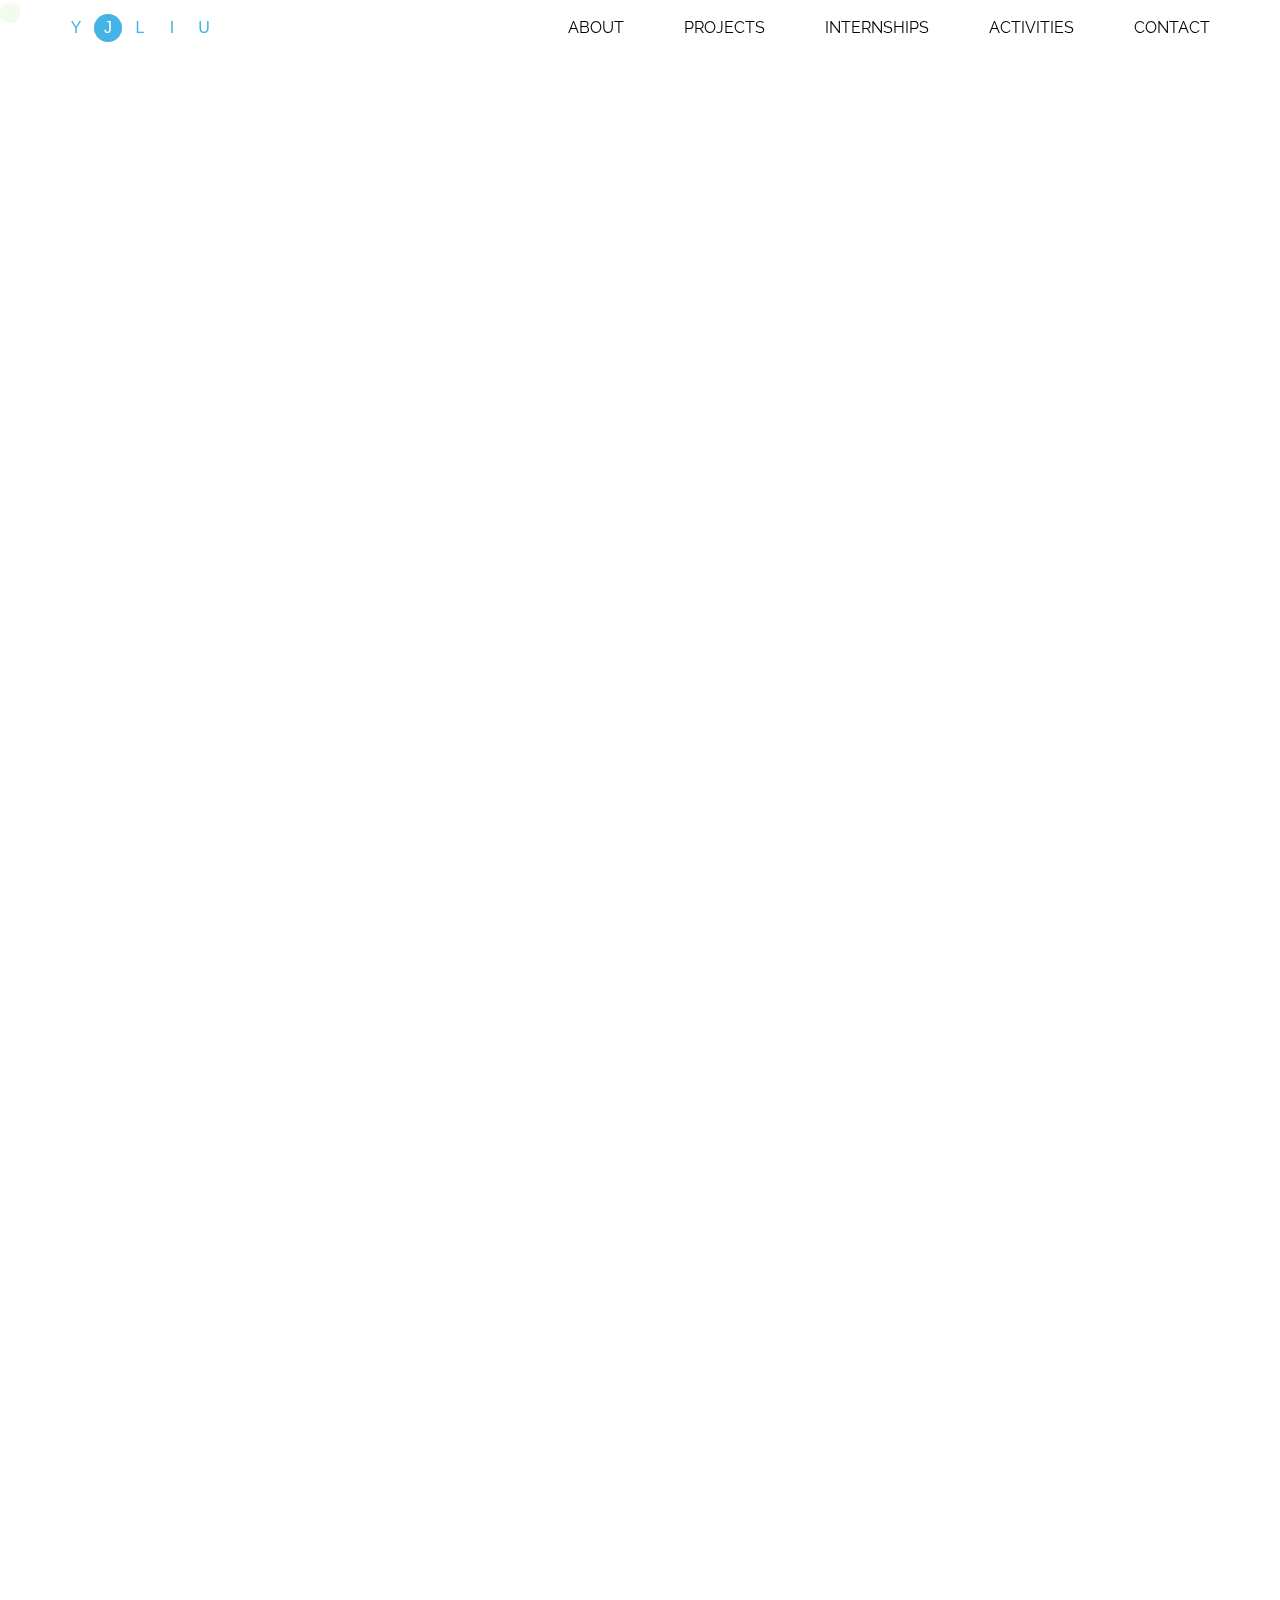
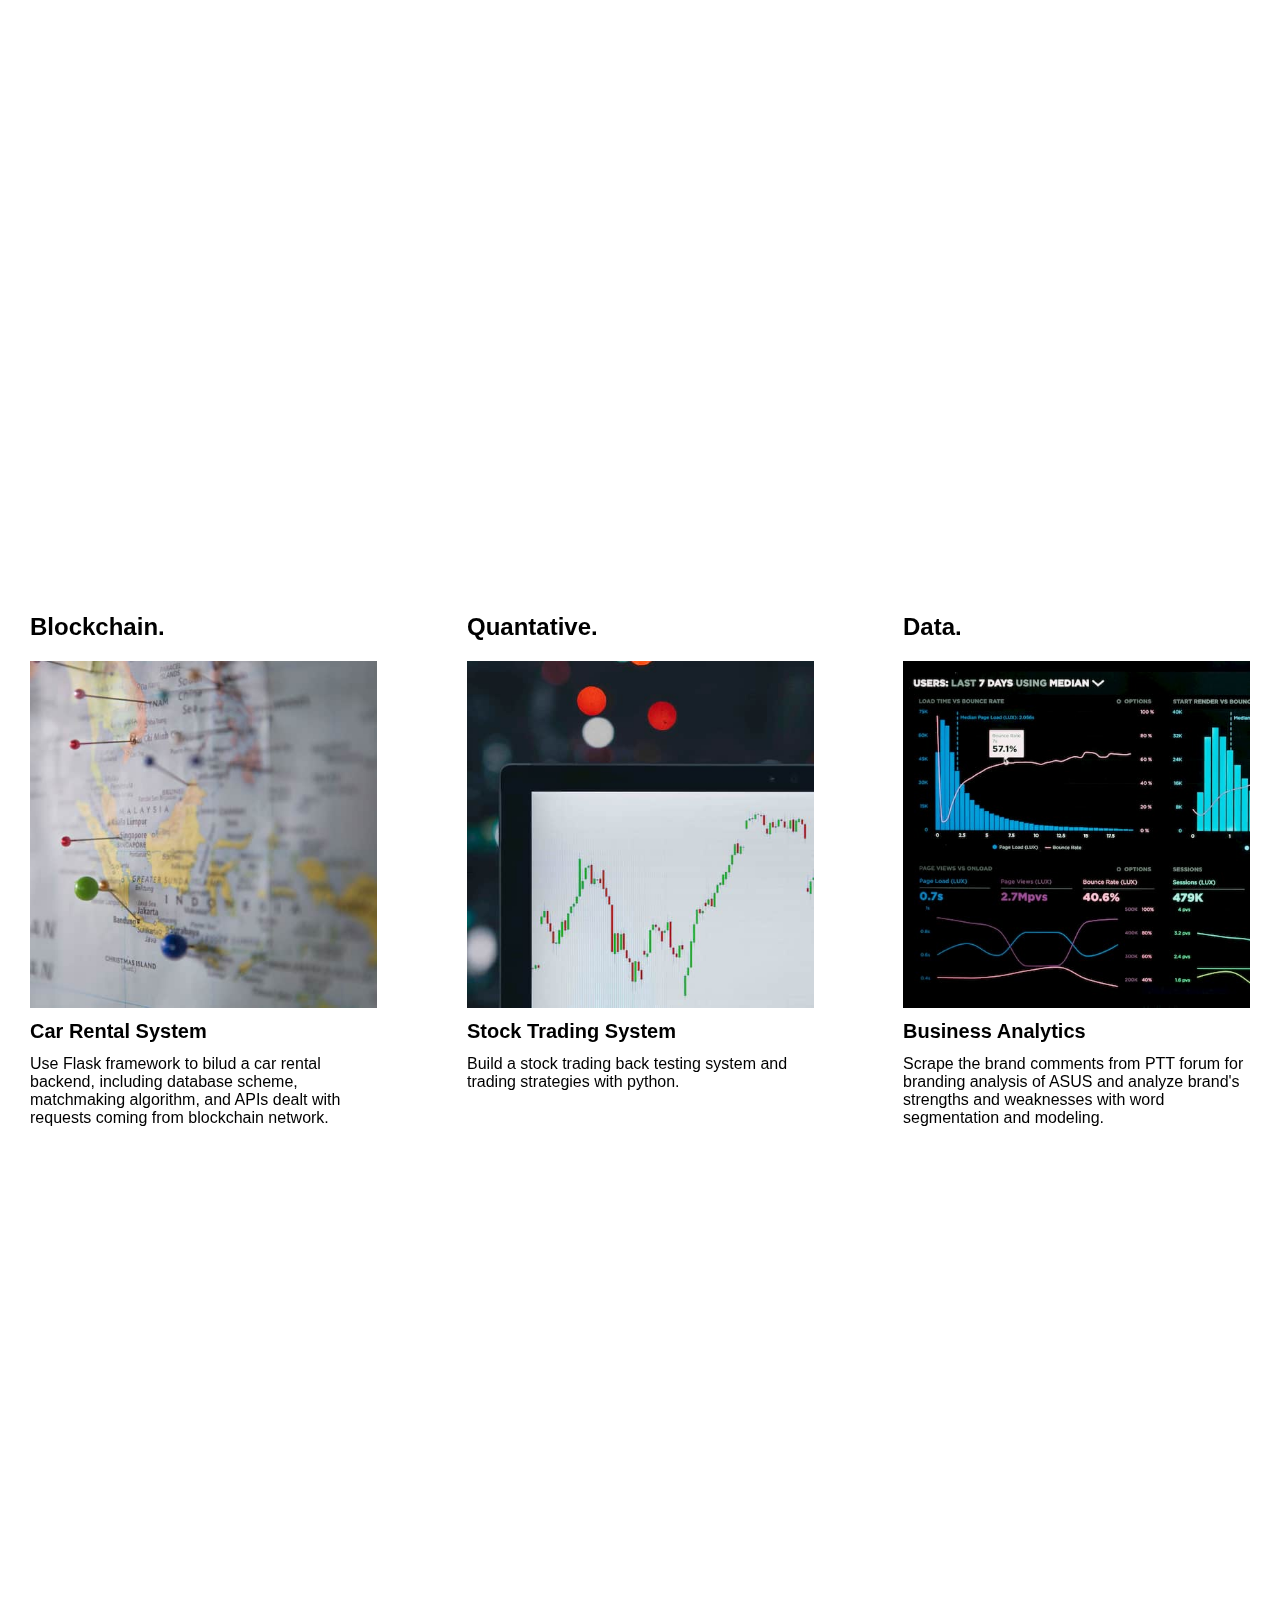
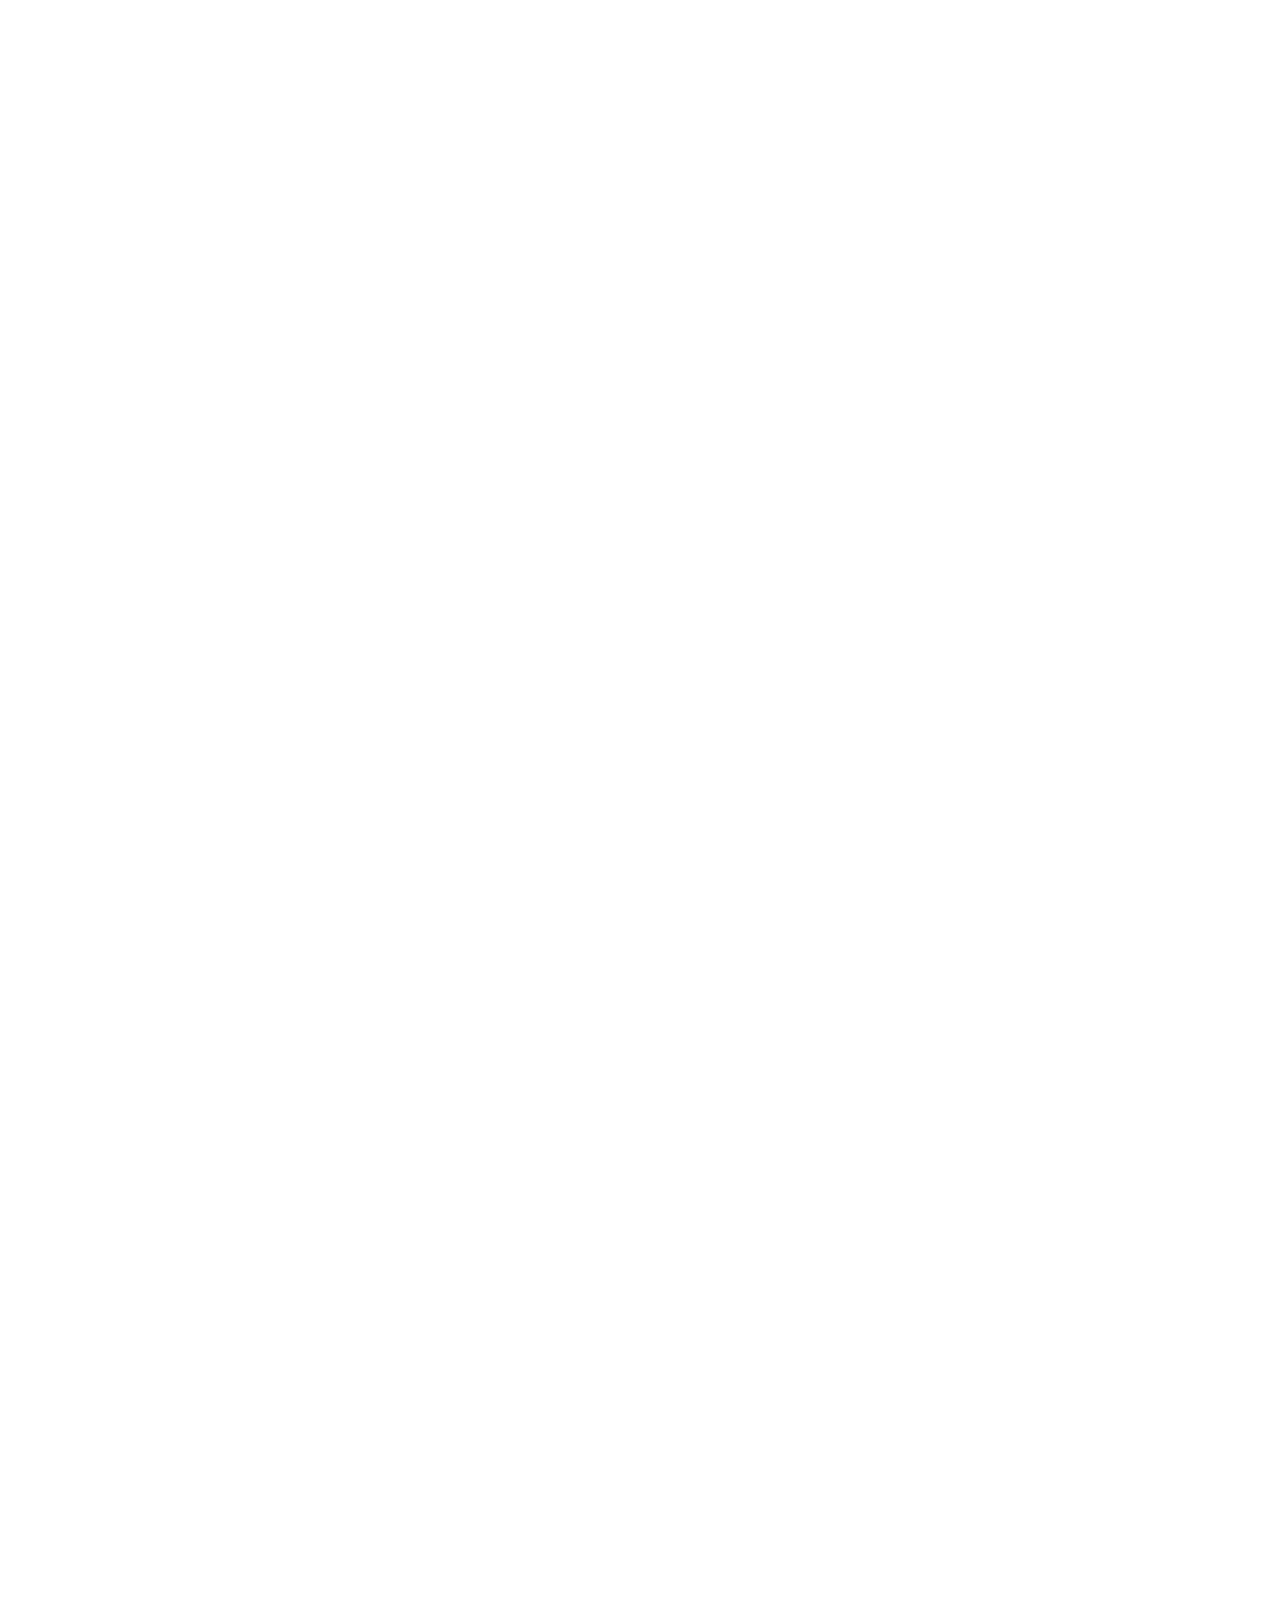
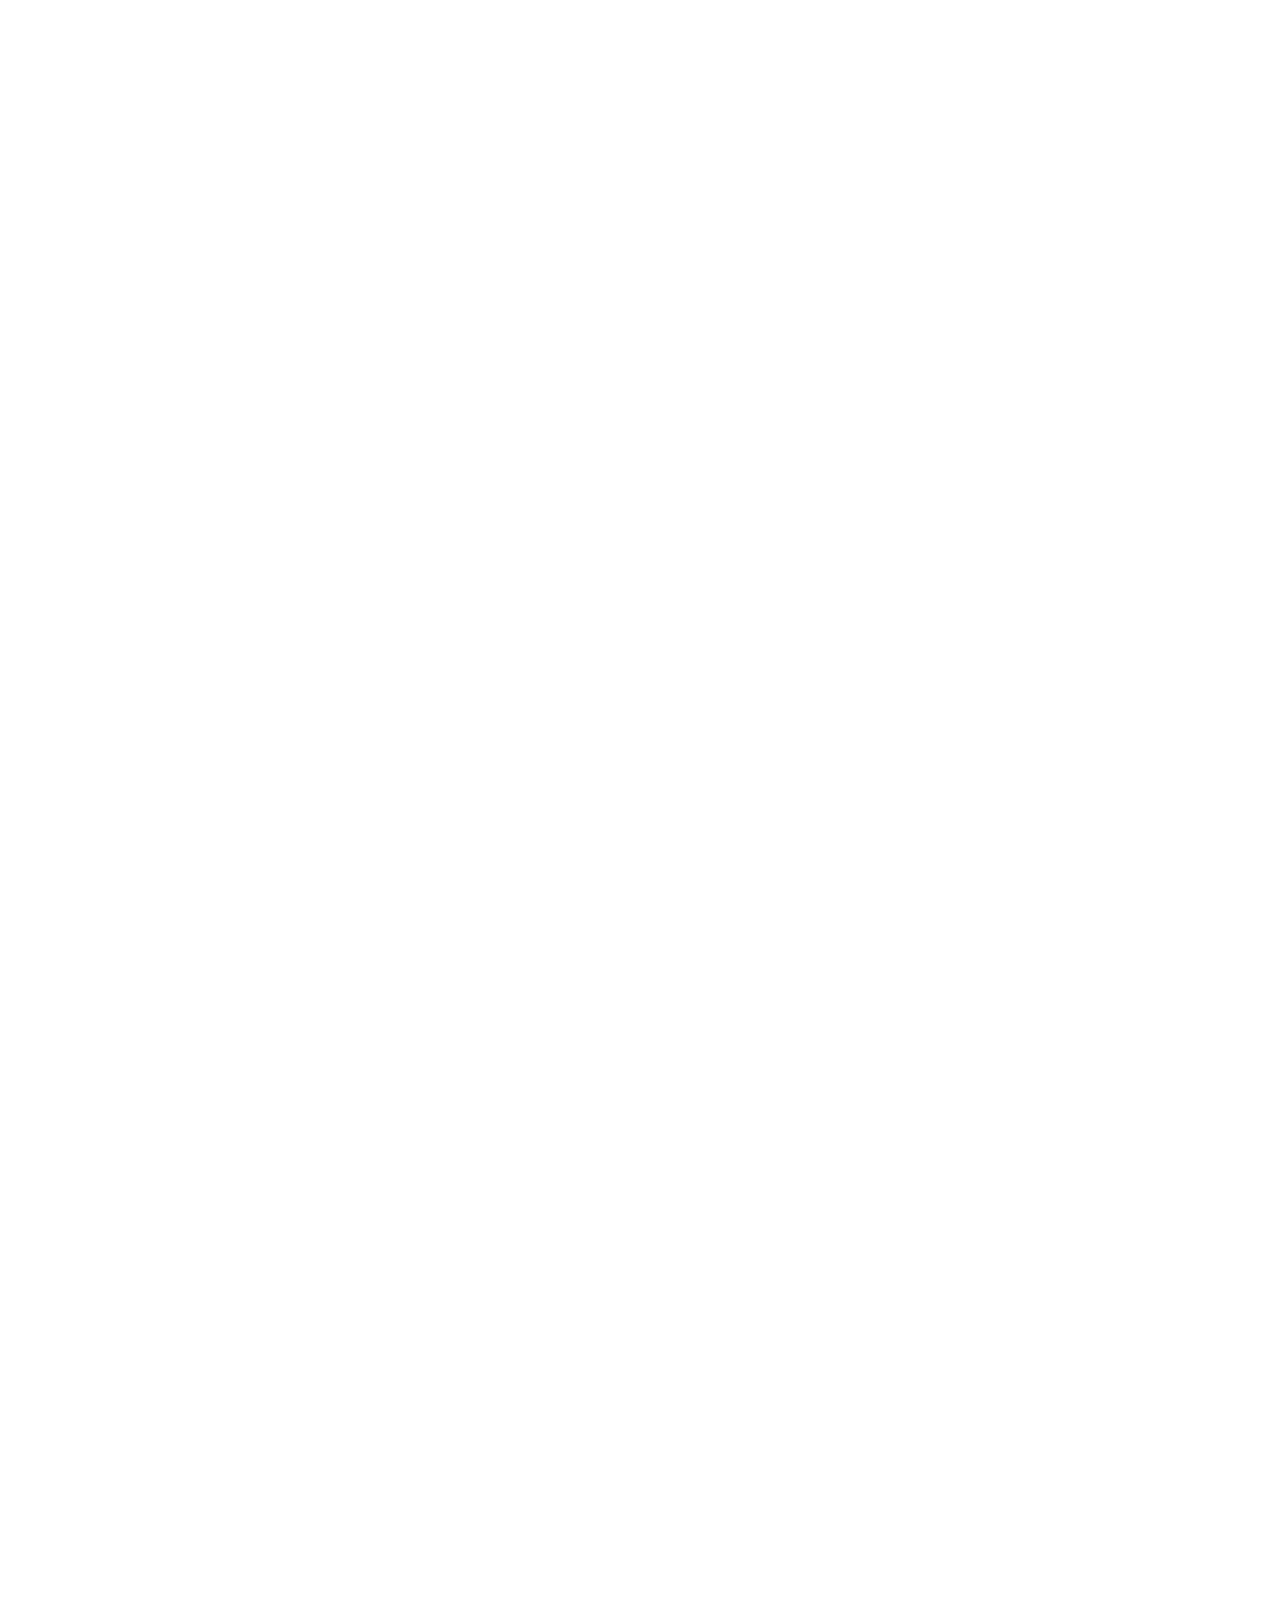
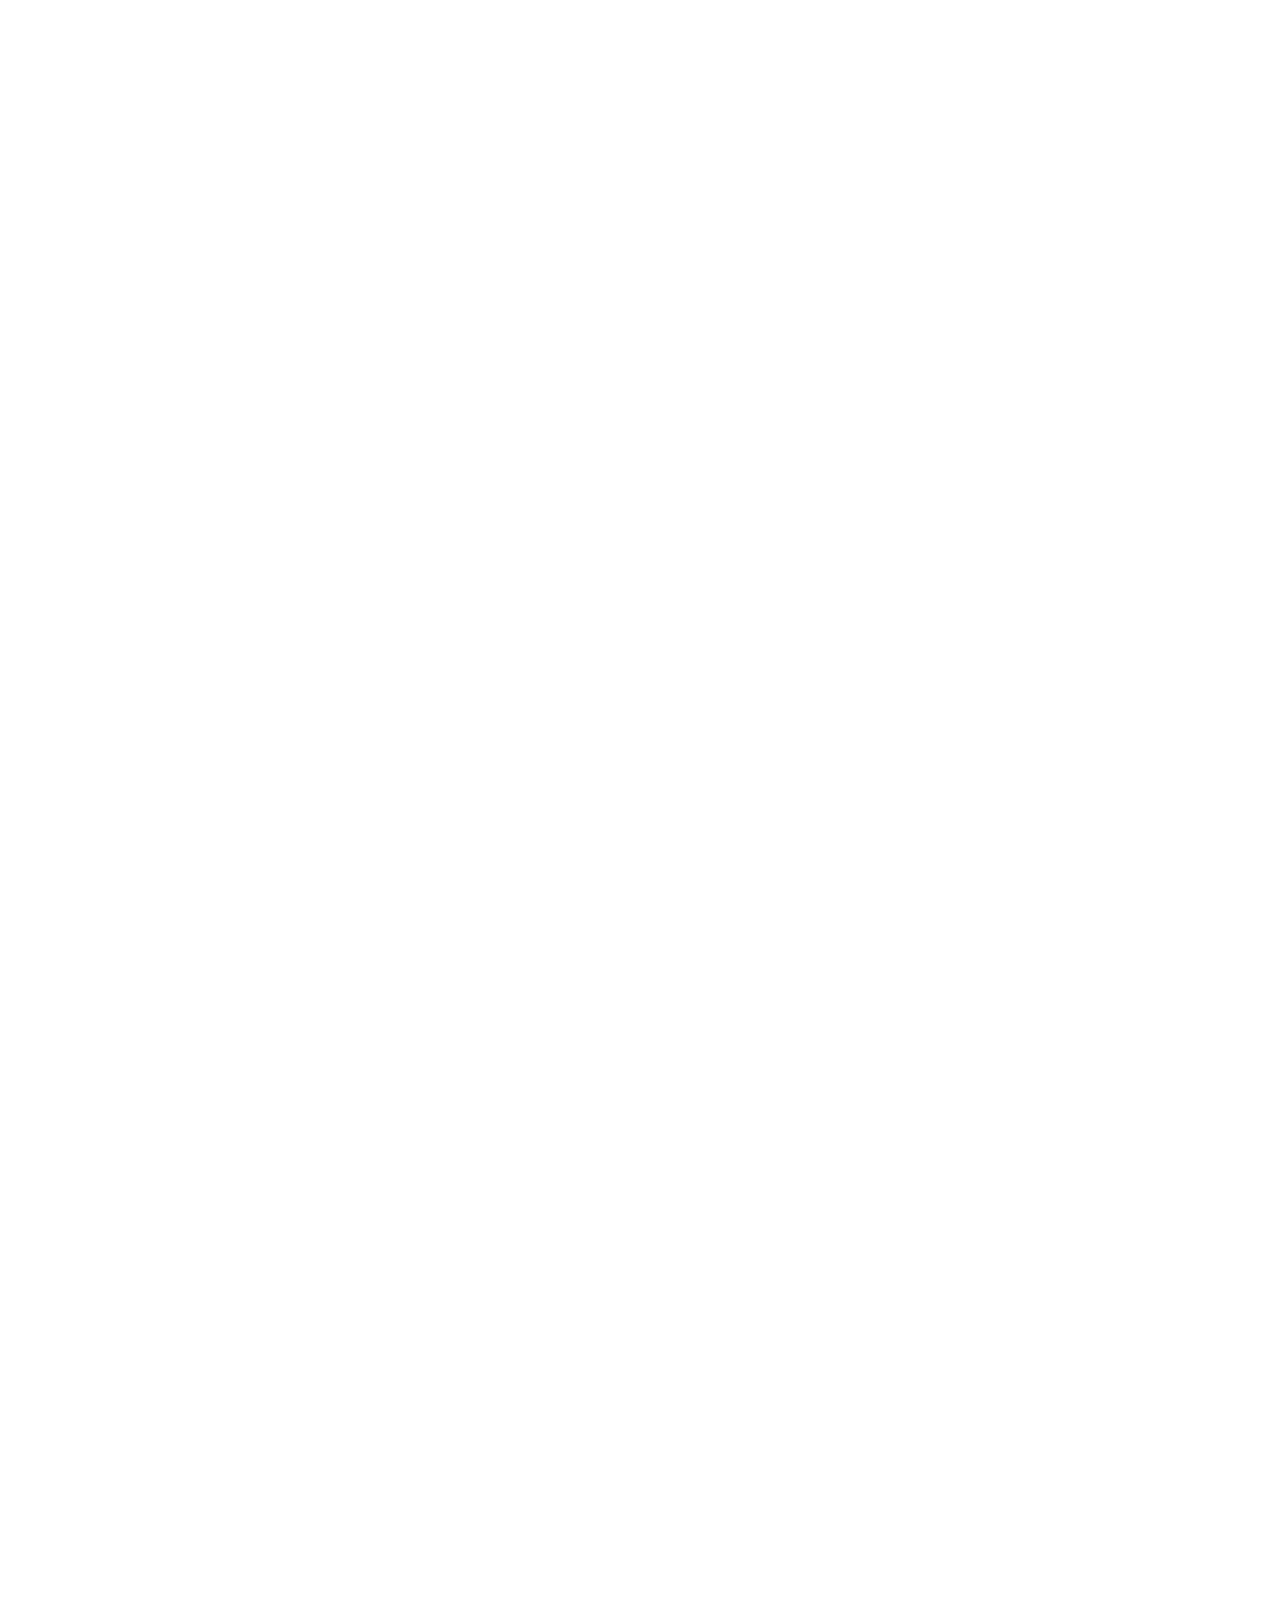
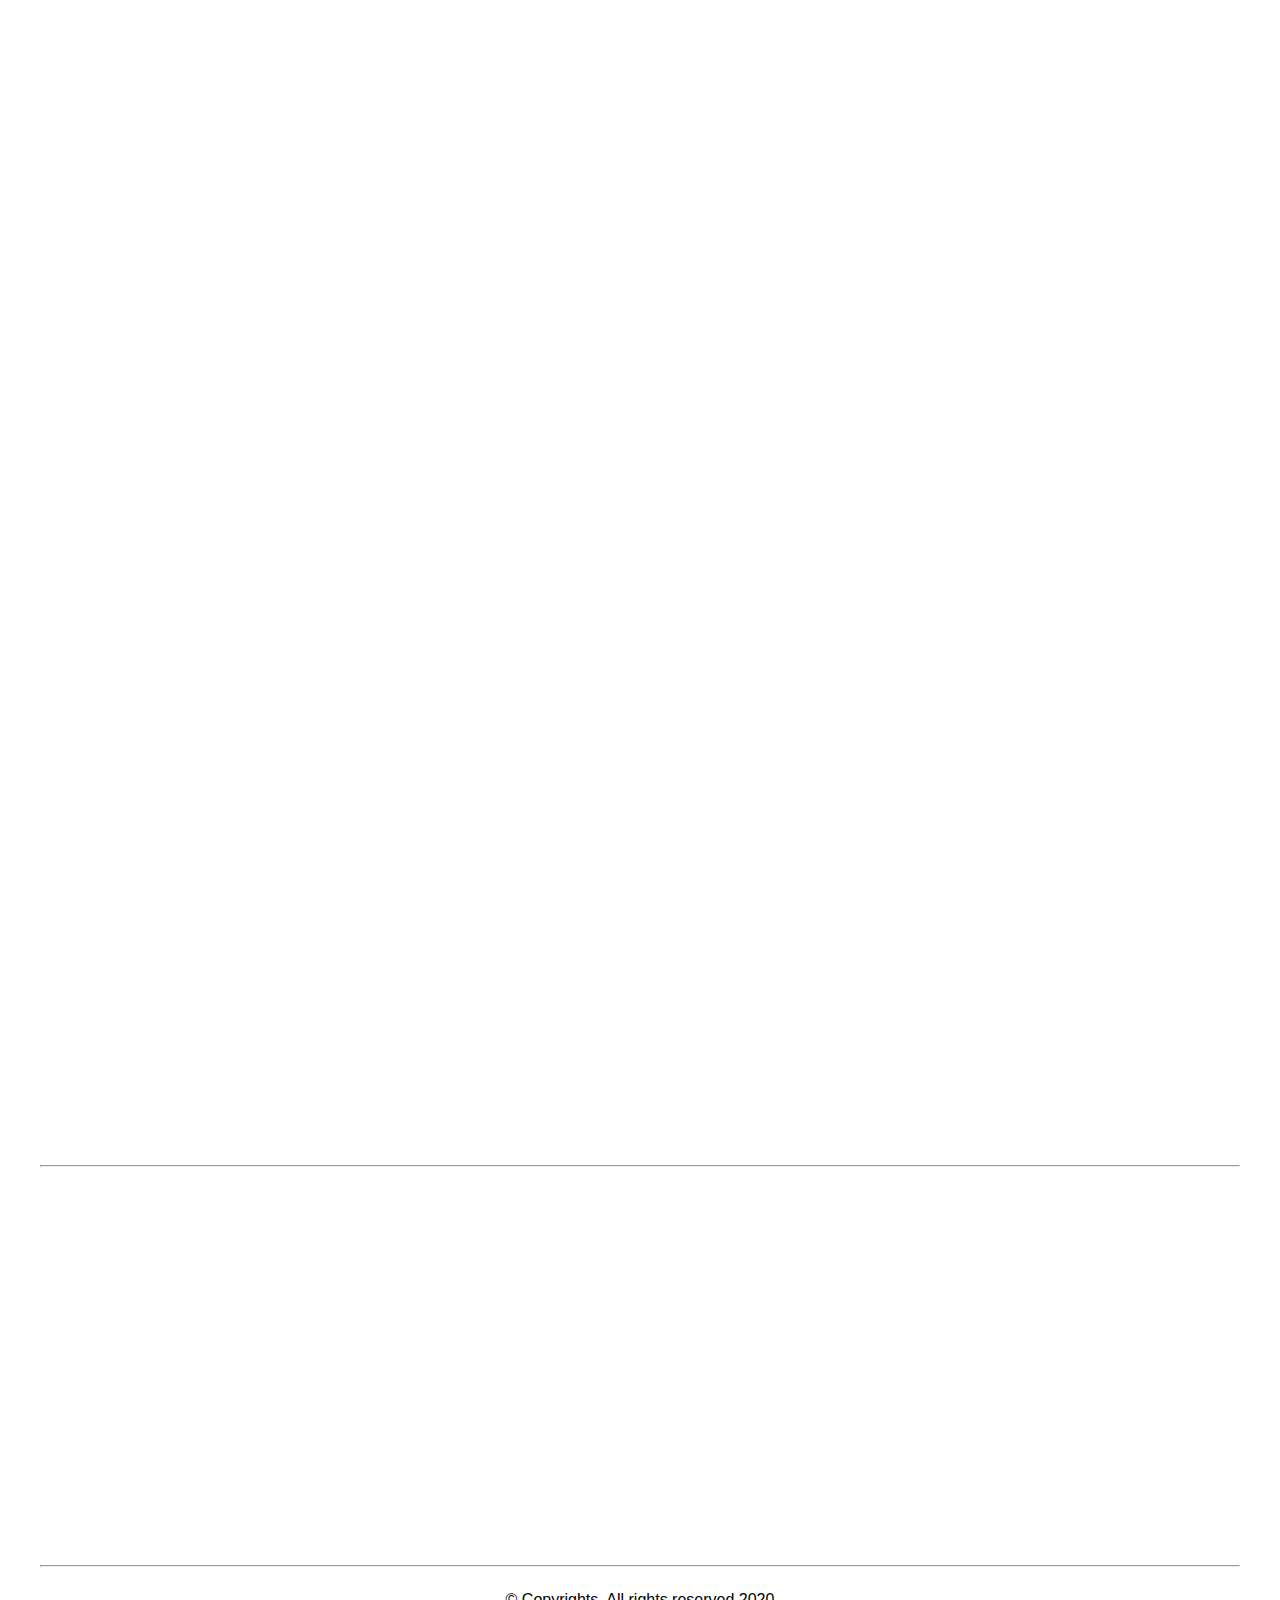
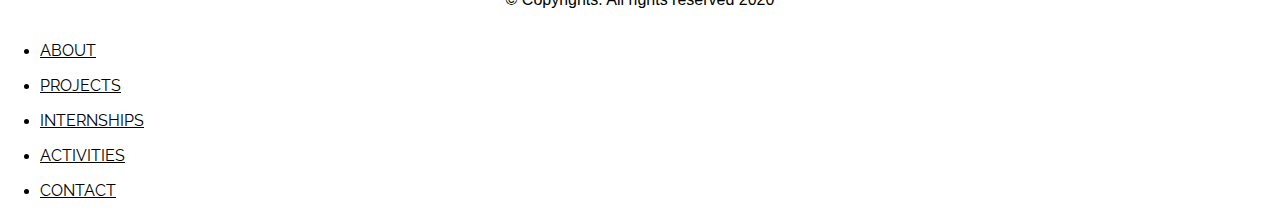
==== index.html @ fba3adbe "." ====
<!DOCTYPE html>
<html lang="en">

<head>
    <meta charset="UTF-8">
    <meta name="viewport" content="width=device-width, initial-scale=1.0,shrink-to-fit=no">
    <title>YJ LIU's Page</title>
    <link rel="stylesheet" href="index.css">
    <link rel="stylesheet" href="Hover/css/hover.css">
    <link href="https://fonts.googleapis.com/css2?family=Raleway&display=swap" rel="stylesheet">

    <!-- Bootstrap CSS -->
    <!-- <link rel=" stylesheet" href="https://maxcdn.bootstrapcdn.com/bootstrap/4.0.0/css/bootstrap.min.css" integrity="sha384-Gn5384xqQ1aoWXA+058RXPxPg6fy4IWvTNh0E263XmFcJlSAwiGgFAW/dAiS6JXm" crossorigin="anonymous"> -->
</head>

<body>

    <div class="header">
        <div class="wrap">

            <div class="header-inner">
                <div class="logo">
                    <div class="y-circle circle-font">
                        Y
                    </div>
                    <div class="j-circle circle-font">
                        J
                    </div>
                    <div class="l-circle circle-font">
                        L
                    </div>
                    <div class="i-circle circle-font">
                        I
                    </div>
                    <div class="u-circle circle-font">
                        U
                    </div>
                </div>
                <div class="menu">
                    <img src="resized_image/menu.svg" alt="menu">

                </div>

                <ul>
                    <li>
                        <!-- id要叫about -->
                        <a href="#about">
                            <p>ABOUT</p>
                        </a>
                    </li>
                    <li>
                        <a href="#projects">
                            <p>PROJECTS</p>
                        </a>
                    </li>
                    <li>
                        <a href="#internships">
                            <p>INTERNSHIPS</p>
                        </a>
                    </li>
                    <li>
                        <a href="#activities">
                            <p>ACTIVITIES</p>
                        </a>
                    </li>
                    <li>
                        <a href="#contact">
                            <p>CONTACT</p>
                        </a>
                    </li>
                </ul>
            </div>
        </div>

    </div>
    <a class="anchor" id="about"></a>
    <div class="content">

        <div class="network-container">
            <!-- <img src="resized_image/network.jpg" alt="network" class="network"> -->

            <div class="self-intro">
                <!-- <h2>self-intro</h2> -->
                <h1>A Researcher, A Developer, A Dreamer </h1>
                <h2>Love to Code and Trade.</h2>
                <h2>Turn My Big Dreams Into Reality.</h2>

            </div>
        </div>



        <div class="wrap">
            <div class="about">

                <!-- 網頁不care高度 -->
            </div>
            <div class="myimage-container">
                <img class="myimage myimage-1" src="resized_image/self.jpg" alt="self">

                <img class="myimage myimage-2" src="resized_image/gis.jpg" alt="sky">

                <img class="myimage myimage-3" src="resized_image/sky.jpg" alt="gis">

            </div>


        </div>
        <a class="anchor" id="projects"></a>
        <div class="title">
            <h3>PROJECTS
                <div class=" ball ball-1 title-ball project-title-1"></div>

            </h3>
            <h4>
                The side-projects, including Blockchain Car Rental Application Backend with Automobile Industry, Stock
                Trading System, and Product Data Analysis for Companys.
            </h4>

        </div>

        <div class="projects">
            <ul>
                <li class="project-slide hvr-radial-out project-1 ">
                    <div class="ball ball-1 project-content-1"></div>

                    <!-- <div class="slider"> -->

                    <h3>Blockchain.</h3>
                    <a href="https://github.com/yichiehliu/test-flask">
                        <img src="resized_image/map.jpg" alt="rental">
                    </a>
                    <h4>Car Rental System</h4>
                    <p>Use Flask framework to bilud a car rental backend, including database scheme, matchmaking
                        algorithm, and APIs dealt with requests coming from blockchain network.</p>
                </li>
                <li class="project-slide hvr-radial-out project-2">
                    <div class="">
                        <h3>Quantative.</h3>
                        <a href=" https://github.com/yichiehliu/volume-test">
                            <img src="resized_image/stock.jpg" alt="stock">
                        </a>
                        <h4>Stock Trading System</h4>
                        <p>Build a stock trading back testing system and trading strategies with python.</p>
                    </div>
                </li>
                <li class="project-slide hvr-radial-out project-3">
                    <div class="">
                        <h3>Data.</h3>
                        <a href="">
                            <img src="resized_image/data.jpg" alt="data">
                        </a>
                        <h4>Business Analytics</h4>
                        <p>Scrape the brand comments from PTT forum for branding analysis of ASUS and analyze brand's
                            strengths and weaknesses with word segmentation and modeling.</p>
                        <!-- <p>Scrape the SEC websites for US's funds and fund families reports.</p> -->
                    </div>

                </li>
            </ul>

        </div>
        <a class="anchor" id="internships"></a>
        <div class="title">
            <h3>

                INTERNSHIPS
                <div class=" ball ball-1 title-ball intern-title-1"></div>

            </h3>
            <h4>
                Focusing on Blockchain, Quantative Trading, Web Application Programming.
            </h4>
        </div>
        <div class="internships" id="internships">

            <!-- <div class="intern-company">

                <h3>
                    <div class="ball ball-1 intern-content-ball-1"></div>
                    AEGIS CUSTODY
                </h3>
                <h3>
                    <div class="ball ball-2 intern-content-ball-2"></div>NTU
                </h3>
                <h3>
                    <div class="ball ball-3 intern-content-ball-3"></div>
                    TAISHIN BANK
                </h3>
            </div> -->
            <ul>
                <li>
                    <div class="intern-intro intern-intro-1">
                        <div class="intern-inner">
                            <div class="intern-title">
                                <h3>
                                    <div class="ball ball-1 intern-content-ball-1"></div>
                                    AEGIS CUSTODY
                                </h3>
                            </div>


                            <div class="intern-content">
                                <h4 class="intern-content-1">
                                    Software Engineering Intern / QA Intern
                                </h4>

                                <h4 class="intern-content-2">
                                    2019.1-present
                                </h4>
                                <p class="intern-content-3">
                                    Set up testing scenario and workflow, and practiced the scenario for products.
                                </p>
                                <p class="intern-content-4">Reaearch the blockchain stable coin structure.</p>
                                <p class="intern-content-5">
                                    Tested the API for backend using Flask framework and researched the potential
                                    Blockchain techniques for products.</p>
                            </div>
                        </div>
                    </div>
                    <!-- <div class="intern-pic-container">
                            <a href="https://github.com/yichiehliu/test-flask">
                                <img src="resized_image/asus.jpg" alt="asus">
                            </a>
                        </div> -->
                </li>
                <li>
                    <!-- <div class="intern-pic-container">
                            <a href="">
                                <img src="resized_image/asus.jpg" alt="asus">
                            </a>
                        </div> -->
                    <div class="intern-intro intern-intro-2">
                        <div class="intern-inner">

                            <div class="intern-title">
                                <h3>
                                    NTU
                                    <div class="ball ball-2 intern-content-bb"></div>
                                </h3>
                            </div>
                            <div class="intern-content">

                                <h4 class="intern-content-1">Research Assistant</h4>
                                <h4 class="intern-content-2">2019.3 - present at Electrical Engineering Department</h4>
                                <p class="intern-content-3">Constructed market mechanism and developed a new form of
                                    implementation of Blockchain in automobile industry and built the backend connected
                                    the Quorum node.</p>

                                <h4 class="intern-content-4">Research Assistant</h4>
                                <h4 class="intern-content-5">2018.9 - 2020.1 at Finance Department</h4>
                                <p class="intern-content-6">Scraped the websites for CRS research of US companies, and
                                    skilled labor risks research in 10-k files.</p>
                            </div>
                        </div>
                    </div>

                </li>
                <li>
                    <div class="intern-intro intern-intro-3">
                        <div class="intern-inner">
                            <div class="intern-title">
                                <h3>
                                    TAISHIN BANK
                                    <!-- <div class="dotted-circle"></div> -->
                                    <div class="ball ball-3 intern-content-bb"></div>

                                </h3>
                            </div>
                            <div class="intern-content">
                                <h4 class="intern-content-1">Summer Macroeconomics Research Intern</h4>

                                <h4 class="intern-content-2">2018.7 – 2018.9</h4>
                                <p class="intern-content-3">
                                    Built the financial model with Bloomberg terminal and Excel to cross check the
                                    actual 45 global markets performance and the investment recommendations from the
                                    department of securities investment consulting
                                </p>

                            </div>
                        </div>
                    </div>
                </li>

            </ul>
        </div>
        <!-- <div class="title" id="activities">
            <h3>ACTIVITIES</h3>
            <h4>Build up the connections around the world.
                <br> Get prepared to start my own bussiness in the future.
            </h4>
            <div class="act-pic">
                <br> <br> <br> <br>
                <h2>
                    5+ GRAND EVENTS DELIVERED
                </h2>
                <h5>
                    and counting more..
                </h5>
                <img src="resized_image/world-map.jpg" alt="world-map" class="world-map">
            </div>
        </div> -->
        <br> <br> <br> <br> <br><br> <br> <br> <br> <br> <br> <br> <br> <br> <br>
        <a class="anchor" id="activities"></a>
        <div class="act-title">
            <h3>ACTIVITIES</h3>
            <h4>Build up the connections around the world.
                <br> Get prepared to start my own bussiness in the future.
            </h4>
            <br> <br> <br> <br> <br>
            <h2>
                5+ GRAND EVENTS DELIVERED
            </h2>
            <h5>
                and counting more..
            </h5>
            <img src="resized_image/world-map.jpg" alt="world-map" class="world-map">

        </div>
    </div>



    <div class="activities">
        <div class="activity-tokyo activity">
            <!-- <p>Tokyo</p> -->
            <div class="img-container">
                <img src="resized_image/slush.jpg" alt="slush" class="slush-img">
            </div>
            <div class="overlay-slush overlay">
                <h2>Slush Tokyo, Japan</h2>
                <h4>
                    Executive Officer in VIP Support Team
                </h4>
                <h4>
                    Mar 2017
                </h4>
                <p>
                    Organized the forum agenda for the two-day global startup forum for investors, CEOs, entrepeneurs.
                </p>
            </div>

        </div>
        <div class="activity-taipei activity">
            <div class="overlay-nfac overlay">
                <h2>
                    National Finance Apex Conference
                </h2>
                <h4>
                    Chief of academia
                </h4>
                <h4>
                    Feb 2019
                </h4>

                <p>
                    Planned for the forum's topics and Invited the CEOs, Entreprenuers, Influencers for the five-day
                    forum.
                </p>
            </div>
            <div class="img-container">

                <img src="resized_image/nfac.jpg" alt="nfac" id="nfac">
            </div>

        </div>
        <div class="activity-china activity">
            <!-- <p>Henan, China</p> -->

            <div class="img-container">
                <img src="resized_image/yanxing.jpg" alt="yanxing" id="yanxing">
            </div>
            <div class="overlay-yan overlay">
                <h2>
                    YanXing China Foundation
                </h2>
                <h4>
                    Speaker & Camp Coordinator
                </h4>
                <h4>
                    Aug 2018
                </h4>
                <p>
                    Delivered speeches at four high schools in Henan Anyang, China, toward thousands of student
                    audience. Inspired them with my struggling life story.
                </p>
            </div>
        </div>



    </div>


    <div class="wrap">
        <div class="ball-divider">
            <hr class="line">
            <div class="circle1">

            </div>
            <div class="circle2">

            </div>
            <div class="circle1">

            </div>
        </div>
        <div class="contact" id="contact">
            <div class="contact-info">

                <h3>CONTACT</h3>
                <h4>YJ LIU</h4>

                <ul class="s-media">
                    <li>
                        <a href="mailto:jacvd7@gmail.com">
                            <img src="icons/mail.svg" alt="email">
                        </a>
                    </li>
                    <li>
                        <a href="https://linkedin.com/in/jess-liu-4015b6139">
                            <img src="icons/linkedin.svg" alt="linkedin">
                        </a>
                    </li>
                    <li>
                        <a href="https://github.com/yichiehliu">
                            <img src="icons/github.svg" alt="github">
                        </a>
                    </li>
                    <li>
                        <a href="https://www.facebook.com/liuyichieh">
                            <img src="icons/facebook.svg" alt="facebook">
                        </a>
                    </li>

                </ul>

            </div>
            <!-- <h2>Have something to say?</h2> -->
            <div class="form">
                <h4>Wanna say something...?</h4>

                <!-- <div class="col-xs-6 col-sm-6 col-md-6 col-lg-6 col-xs-offset-3"> -->
                <form id="contact-form" class="form" action="#" method="POST" role="form">
                    <div class="form-group">
                        <!-- <label class="form-label" for="name">Your Name</label> -->
                        <input type="text" class="form-control" id="name" name="name" placeholder="Your name"
                            tabindex="1" required>
                    </div>
                    <div class="form-group">
                        <!-- <label class="form-label" for="email">Your Email</label> -->
                        <input type="email" class="form-control" id="email" name="email" placeholder="Your Email"
                            tabindex="2" required>
                    </div>
                    <div class="form-group">
                        <input type="text" class="form-control" id="subject" name="subject" placeholder="Subject"
                            tabindex="3">
                    </div>
                    <div class="form-group">
                        <textarea rows="5" cols="50" name="message" class="form-control" id="message"
                            placeholder="Message..." tabindex="4" required></textarea>
                    </div>
                    <div class="text-center">
                        <button type="submit" class="btn btn-start-order">Send Message</button>
                    </div>
                </form>
                <!-- </div> -->


            </div>

        </div>


        <!-- <div class="container">
        <div class="row">
            <div class="col-xs-12 col-sm-12 col-md-12 col-lg-12 text-center">
            </div>
        </div> -->



    </div>
    </div>



    <div class="footer">
        <div class="wrap">
            <hr class="line">
            <div class="copyrights">
                <p>© Copyrights. All rights reserved 2020</p>
            </div>
        </div>

    </div>
    <div class="balls">
        <div class="ball ball-blue"></div>
        <div class="ball ball-pink"></div>
        <div class="ball ball-purple"></div>
    </div>
    <div class="unfold_menu">
        <ul>
            <li>
                <!-- id要叫about -->
                <a href="#about">
                    <p>ABOUT</p>
                </a>
            </li>
            <li>
                <a href="#projects">
                    <p>PROJECTS</p>
                </a>
            </li>
            <li>
                <a href="#internships">
                    <p>INTERNSHIPS</p>
                </a>
            </li>
            <li>
                <a href="#activities">
                    <p>ACTIVITIES</p>
                </a>
            </li>
            <li>
                <a href="#contact">
                    <p>CONTACT</p>
                </a>
            </li>
        </ul>

    </div>
    <script src="https://ajax.googleapis.com/ajax/libs/jquery/3.5.1/jquery.min.js"></script>
    <script src="https://unpkg.com/scrollama"></script>
    <script src="index.js"></script>

</body>

</html>
---- index.css ----
body {
    margin: 0;
    /* padding-top: 55px; */
    font-family: -apple-system, BlinkMacSystemFont, 'Segoe UI', Roboto, Oxygen, Ubuntu, Cantarell, 'Open Sans', 'Helvetica Neue', sans-serif
}

/* 

#ffe23c
#baf1a1
#46b3e6
 */

/* 智能合約安全問題
密冠合約
DAO事件
POKATALK ETHEREUM
1. 用HIGHPERLEDGER的原因
寫過智能合約麻
履歷問題
作品集
網頁
智能合約 ERC20/721
car rental 實做哪些部分?
backend flask 實作
和區塊鏈架構
Quorum服務 使用架構

在Aegis custody做的事?
1. api testing
unitest
(穩定幣架構不知道要不要講???)

視差運動
JS固定使用者位置扣掉MARGIN

 */

a {
    color: black;
    font-family: 'Raleway';
}

a.anchor {
    display: block;
    position: relative;
    top: -50%;
    visibility: hidden;
}

a:visited {
    /* //設定已經瀏覽過的連結 */
    color: black;
}

a:active {
    text-decoration: none;
    color: black;
}

a:hover {
    text-decoration: underline;
    color: #3fc5f0;
}

.wrap {
    max-width: 1200px;
    width: 100%;
    height: 100%;
    /* width 100% padding會爆掉往外加 */
    box-sizing: border-box;
    /* 沒有加margin，不會自動左右致中 */
    margin: auto;
}

.header {
    position: fixed;
    left: 0;
    top: 0;
    display: flex;
    align-items: center;
    width: 100%;
    /* height: 55px; */
    background-color: rgba(255,255,255,0.8);
    /* box-shadow: black 0 0 10px; */
    z-index: 100;
    /* font-family: 'Raleway'; */
}

.header .header-inner {
    height: 100%;
    /* 陰影顏色，x軸座標 y軸座標 陰影範圍 */
    display: flex;
    /* 上下致中 */
    align-items: center;
    /* logo和ul分開排版，SPACE只留在中間，SAPCE AROUND左右中等分 */
    justify-content: space-between;
}

.header-inner>ul {
    height: 100%;
    margin: 0;
    padding: 0;
    /* 去掉點點 */
    list-style-type: none;
    /* 預設單列排版 */
    display: flex;
}

.header-inner li {
    padding: 10px 30px;
    /* border: double; */
    display: flex;
    /* 上下致中 */
    align-items: center;
    /* 左右致中 */
    justify-content: center;
}

.header-inner li p {
    padding: 0;
    margin: 0;
    /* 去掉文字底線 */
    display: inline-block;
    /* font-family: 'regular'; */
}

.menu {
    display: none;
}
.ball {
    width: 20px;
    height: 20px;
    margin: 3px 0 0 0;
    border-radius: 100%;
    background-color: #baf1a1;
}

.title {
    /* max-width: 70%; */
    display: block;
    margin: 300px 0;
    padding: 0 300px;
    /* text-align: center;s */
    /* visibility: hidden; */
    opacity: 0;
    transition: all 1s ease-in;

}




/* position > display > width height > padding margin >font size background */

.title>h3 {
    display: flex;
    align-items: center;
    color: #46b3e6;
    font-size: 26px;
}

.title>h4 {
    font-size: 36px;
}

.title-ball {
    margin: 3px 0 0 20px;
}

.title.animate {
    transition: all 1s ease-in;
    /* transition-duration: 2s;
    background-color: #2098D1;
    color: white; */
    /* visibility: visible; */
    opacity: 1;
}

.logo {
    position: relative;
    width: 200px;
    height: 55px;
    /* background-color: aqua; */
    display: flex;
    align-items: center;
    justify-content: center;
}


/* .y-circle {
    top: 0;
    bottom: 100%;
    left: 0;
    right: 0;
    max-height:0;
    overflow: hidden;
    opacity: 0;
    transition: .5s ease;
}

.logo:hover .y-circle {
    opacity: 1;
    color: white;
    bottom: 0;
    height: 28px;
    -webkit-transition:max-height .7s ease-in-out;
} */

.circle-font {
    border-radius: 100%;
    width: 28px;
    height: 28px;
    margin: 0 2px;
    color: #46b3e6;
    box-sizing: border-box;
    /* background-color: #381460; */
    text-align: center;
    /* margin: auto; */
    /* Referenced */
    display: inline-block;
    vertical-align: middle;
    -webkit-transform: perspective(1px) translateZ(0);
    transform: perspective(1px) translateZ(0);
    box-shadow: 0 0 1px rgba(0, 0, 0, 0);
    -webkit-transition-duration: 0.5s;
    transition-duration: 0.5s;
    -webkit-transition-property: transform;
    transition-property: transform;
    -webkit-transition-timing-function: ease-out;
    transition-timing-function: ease-out;
    /* transform: translateY(-50%); */
    /* 置中 */
    line-height: 28px;
}

.circle-font:hover,
.circle-font:focus,
.circle-font:active {
    /* Referenced */
    -webkit-transform: translateY(-8px);
    transform: translateY(-8px);
}

.y-circle {
    /* background-color: #a278b5; */
}

.j-circle {
    color: white;
    background-color: #46b3e6;
}

.l-circle {
    /* background-color: #b2dffb; */
}

.i-circle {
    /* background-color: #ff2e63; */
}

.about {
    /* %跟着哪里？》？？？ */
    /* padding-top: 5%; */
    display: block;
    text-align: center;
}


.network-container {
    width: 100%;
    height: 100vh;
    background-image: url(resized_image/network.png);
    background-size: cover ;
    background-repeat: no-repeat;
    display: flex;
    align-items: center;

}

/* .network {
    width: 100%;
    display: block;
    margin: 0 auto;
    
} */

.self-intro {
    width: 100%;
    /* background-color: white; */
    z-index: 100;
    background: rgb(255,255,255);
    background: linear-gradient(180deg, rgba(255,255,255,0) 0%, rgba(255,255,255,1) 22%, rgba(255,255,255,1) 78%, rgba(255, 255, 255, 0) 100%);
    opacity: 0;
}

.self-intro.animate {
    -webkit-transition: all 0.8 ease-in-out;
    transition: all 0.8s ease-in-out;
    opacity: 1;
}
.self-intro > h1 {
    color: #46b3e6;
    
}

.myimage-container {
    display: flex;
    /* 上下致中 */
    align-items: center;
    /* logo和ul分開排版，SPACE只留在中間，SAPCE AROUND左右中等分 */
    justify-content: space-between;
}

.myimage {
    padding: 0;
    width: calc(100%/3);
    display: block;
    margin: 0 auto;
    -webkit-transition: all 0.8 ease-in-out;
    transition: all 0.8s ease-in-out;
    opacity: 0;
}

.myimage-container.animate .myimage-1 {
    -webkit-transition: all 0.8 ease-in-out;
    transition: all 0.8s ease-in-out;
    opacity: 1;
}


.myimage-container.animate .myimage-2 {
    -webkit-transition: all 0.8 ease-in-out;
    transition: all 0.8s ease-in-out;
    opacity: 1;
    transition-delay: 600ms;
    -webkit-animation-delay: 600ms;

}

.myimage-container.animate .myimage-3 {
    -webkit-transition: all 0.8 ease-in-out;
    transition: all 0.8s ease-in-out;
    opacity: 1;
    transition-delay: 300ms;
    -webkit-animation-delay: 300ms;
}
.self-intro {
    display: block;
    /* 上下致中 */
    /* flex-grow: 1; */
    text-align: center;
}

.projects li h3 {
    /* default  */
    font-size: 24px;
    height: 1em;
}

.projects li h4 {
    /* default  */
    margin: 12px 0;
    font-size: 20px;
}

.projects li p {
    margin-top: 0;
}

.projects {
    /* position: relative; */
    overflow: hidden;
}

.projects>ul {
    /* 不能設width 100%因為已經超過100 */
    /* width: 100%; */
    margin: 0 -15px;
    /* default有padding */
    padding: 0;
    --column: 3;
    list-style-type: none;
    display: flex;
    background-color: white;
}

.projects li {
    position: relative;
    margin: 0 15px;
    padding: 0 30px;
    width: calc((100% / var(--column)) - 30px);
    box-sizing: border-box;
    /* border-style: double; */
    /* background-color: ; */
}


/* .slide:before {
    background: rgba(255, 93, 125, 0.11);
} */


/* 
.slide {}

.projects:hover {
    transition:max-height .7s ease-in-out;
    -webkit-transition:max-height .7s ease-in-out;
    border-radius: 50%;
    z-index: -1;
} */

.slider {
    position: absolute;
    top: 0;
    bottom: 100%;
    left: 0;
    right: 0;
    width: 100%;
    /* max-height:0; */
    /* height: calc(calc(100/3) * calc(10/11)); */
    overflow: hidden;
    opacity: 0;
    transition: .5s ease;
    background-color: #ff5d7d;
}


/* .activity-taipei:hover .overlay-nfac {
    opacity: 1;
    color: white;
    text-align: center;
    bottom: 0;
    height: 100%;
} */


/* .slider {
    position: absolute;
    left: 0;
    right: 0;
} */

.projects .ball {
    position: absolute;
    /* 另外一種置中方法 */
    left: 0;
    right: 0;
    margin: auto;
    top: 170px;
    /* 隱藏到圖片底下 */
    z-index: -1;
}



.projects li img {
    margin: 0;
    padding: 0;
    max-width: 100%;
    display: flex;
    margin: 0 auto;
    /* background-repeat: no-repeat;
    background-position: center;
    background-size: cover; */
}

/* 動畫 */

/* Radial Out Referenced */
.hvr-radial-out {
  display: inline-block;
  vertical-align: middle;
  -webkit-transform: perspective(1px) translateZ(0);
  transform: perspective(1px) translateZ(0);
  box-shadow: 0 0 1px rgba(0, 0, 0, 0);
  position: relative;
  overflow: hidden;
  background: white;
  -webkit-transition-property: color;
  transition-property: color;
  -webkit-transition-duration: 0.3s;
  transition-duration: 0.3s;
  
}
.hvr-radial-out:before {
  content: "";
  position: absolute;
  z-index: -1;
  top: 0;
  left: 0;
  right: 0;
  bottom: 0;
  /* background: #2098D1; */
  border-radius: 100%;
  -webkit-transform: scale(0);
  transform: scale(0);
  -webkit-transition-property: transform;
  transition-property: transform;
  -webkit-transition-duration: 0.7s;
  transition-duration: 0.7s;
  -webkit-transition-timing-function: ease-out;
  transition-timing-function: ease-out;
}
.hvr-radial-out:hover, .hvr-radial-out:focus, .hvr-radial-out:active {
  /* color: white; */
}
.hvr-radial-out:hover:before, .hvr-radial-out:focus:before, .hvr-radial-out:active:before {
  -webkit-transform: scale(2);
  transform: scale(2);
}
/* Radial Out Referenced */

.projects.animate .hvr-radial-out:before  {
  -webkit-transform: scale(2);
  transform: scale(2);
}

.projects.animate .project-1  {
    color: #46b3e6;
}

.projects.animate .project-1:before  {
    background: #d7fffd;
}

.projects.animate .project-2  {
    color: #216353;
}


.projects.animate .project-2:before  {
    background: #d1f5d3;
}

.projects.animate .project-3  {
    color: #eb8242;

}
.projects.animate .project-3:before  {
    background: #fcf7bb;
}


.project-1:hover {
    color: #46b3e6;
}

.project-2:hover{
    color: #216353;

}
.project-3:hover{
    color: #eb8242;
}
.project-1:hover:before {
    background: #d7fffd;
}

.project-2:hover:before {
    background: #d1f5d3;

}

.project-3:hover:before {
    background: #fcf7bb;
}



/* ------ */

.internships {
    max-width: 50%;
    display: block;
    margin: 0 auto;
    opacity: 0;
}

.internships.animate {
    transition: all 1s ease-in;
    opacity: 1;
}

.intern-company {
    height: 100vh;
}

.internships {
    height: 300vh;
}

.internships h3 {
    display: flex;
    position: relative;
    font-size: 50px;
    margin: 0;
}

.internships h3>.ball {
    /* 推點點出去 */
    position: absolute;
    left: -64px;
    right: 0;
    top: .15em;
    width: 1em;
    height: 1em;
}

.internships h4 {
    font-size: 20px;
}

.internships>ul {
    margin: 0;
    /* default有padding */
    padding: 0;
    /* max-width: 100%; */
    /* height: 100%; */
    list-style-type: none;
}

.internships li {
    /*  */
    margin: 30px 0;
    padding: 0;
    /* width: 100%; */
    /* border-style: double; */
    display: flex;
    /* align-items: center; */
    align-items: center;
    justify-items: center;
}

.internships li>div {
    margin: 0;
    padding: 0;
}

.internships li a {
    margin: 0;
    padding: 0;

}

.intern-company h3 {
    margin: 30px 0;
}



/* 動畫 */
/* 先從display射程none之後發現不能用動畫    display: none; */
/* 之後改成visibility 發現還是占空間 */
/* 最後改成設height，發現波不了動畫 */
/* 最後改成max-height成功 */

/* .intern-intro {
    height: 100vh;
} */

.intern-content {

    -webkit-transition: max-height 0.5 ease-in-out;
    transition: max-height 0.5s ease-in-out;
    max-height: 0;
    overflow: hidden;
}

.intern-intro.animate {
    overflow: auto;
}

.intern-content > * {
    opacity: 0;
    transform: translate(-50px, 0);
    transition: all .3s ease-out;
}

.intern-intro.animate .intern-content > * {
    opacity: 1;
    transform: translate(0, 0);
}

.intern-intro.animate .intern-content .intern-content-1 {
    transition-delay: 300ms;
}
/* 
.intern-content-1 {


    overflow: hidden;    
    transition: all 0.5s ease-in-out;
    -webkit-transition:max-height 0.5 ease-in-out;
    transition-delay: 300ms;
} */

.intern-content-2 {
    /* max-height:0; */
    overflow: hidden;
    transition:max-height 0.5s ease-in-out;
    -webkit-transition:max-height 0.5 ease-in-out;
    transition-delay: 250ms;

}
.intern-content-3 {


    /* max-height:0; */
    overflow: hidden;
    transition:max-height 0.5s ease-in-out;
    -webkit-transition:max-height 0.5 ease-in-out;

    transition-delay: 200ms;
}

.intern-content-4 {
    /* max-height:0; */

    transition:max-height 0.5s ease-in-out;
    -webkit-transition:max-height 0.5 ease-in-out;

    transition-delay: 150ms;

    overflow: hidden;


}
.intern-content-5 {

    /* max-height:0; */
    overflow: hidden;
    transition:max-height 0.5s ease-in-out;
    -webkit-transition:max-height 0.5 ease-in-out;
    transition-delay: 100ms;

}
.intern-content-6 {

    /* max-height:0; */
    overflow: hidden;
    transition: 0.5s ease-in-out;
    -webkit-transition:max-height 0.5 ease-in-out;
}
.intern-inner {
    position: -webkit-sticky;
    position: sticky;
    top: 16%; 
}

.intern-intro.animate {
    height: 100vh;
}


.intern-intro.animate .intern-content { 
    max-height:100%;
    overflow: auto;
    position: sticky;
    -webkit-transition:max-height 0.5 ease-in-out;
    transition:max-height 0.5s ease-in-out;
}

.intern-intro.animate .intern-inner {
    /* background: #216353;
    color: white; */
}

.intern-intro.animate .intern-title {
    /* opacity: 0.6; 這樣會整個都變透明 */
    color: rgba(0, 0, 0, 0.2); 
    -webkit-transition:all 0.3 linear;
    transition:all 0.3s linear;
}
/* .intern-intro.animate .intern-content-1 {
    max-height:100%;
    overflow: auto;    
    -webkit-transition:max-height 0.5 ease-in-out;
    transition:max-height 0.5s ease-in-out;
} */

.intern-intro.animate .intern-content-2 {

    max-height:100%;
    overflow: auto;

    -webkit-transition:max- height 0.5 ease-in-out;
    transition:max-height 0.5s ease-in-out;

    transition-delay: 100ms;

}
.intern-intro.animate .intern-content-3 {

    max-height:100%;
    overflow: auto;

    -webkit-transition:max-height 0.5 ease-in-out;
    transition:max-height 0.5s ease-in-out;

    transition-delay: 150ms;

    
}
.intern-intro.animate .intern-content-4 {

    max-height:100%;
    overflow: auto;
    -webkit-transition:max-height 0.5 ease-in-out;
    transition:max-height 0.5s ease-in-out;
    transition-delay: 200ms;

}
.intern-intro.animate .intern-content-5 {

    max-height:100%;
    overflow: auto;
    -webkit-transition:max-height 0.5 ease-in-out;
    transition:max-height 0.5s ease-in-out;

    transition-delay: 250ms;

}
.intern-intro.animate .intern-content-6 {

    overflow: auto;
    max-height:100%;
    -webkit-transition: max-height 0.5 ease-in-out;
    transition: max-height 0.5s ease-in-out;

    transition-delay: 300ms;

}

.internships li img {
    width: 100%;
    /* height: 100%; */
    margin: 0;
    padding: 0;
    /* img預設是inline 會有3px的空隙 */
    display: block;
}


.act-title {
    /* max-width: 70%; */
    display: block;
    margin:200px 0;
    /* display: flex; */
    /* 還是可以置中 */
    /* flex-direction: column;
    align-items: center;
    justify-content: center; */
    text-align: center;
    opacity: 0;
    transition: all 1.5s ease-in-out;

}

.act-title.animate{
    opacity: 1;
    transition: all 1.5s ease-in-out;


}

.act-title>h2 {
    margin: 100px 0 0;
    font-size: 36px;
}

.act-title>h3 {
    color: #46b3e6;
    font-size: 26px;
}

.act-title>h4 {
    margin: 0;
    font-size: 36px;
}

.act-title>h5 {
    margin: 0 0 100px;
    font-size: 20px;
}

.act-title img {
    max-width: 100%;
    display: block;
    margin: 50px auto 0;
}



.activities {
    display: block;
    width: 80%;
    /* height: 30%; */
    margin: 0 auto;
}

.activity{
    display: flex;
    align-items: center;
    justify-content: center;
    margin: 200px 0;

}

.activity > div {
    width: 40%;
}


.img-container {
    /* width: 50%; */
    /* position: relative; */
    /* padding: 30%; */
    /* background-color: #633; */
    /* padding-bottom: 67.43886%; */
    height: 100%;
}

.img-container>img {
    width: 100%;
}

.overlay {
    box-sizing: border-box;

    padding: 0 20px;
}

.activity-tokyo {
    -webkit-transition: all 0.8 ease-in-out;
    transition: all 0.8s ease-in-out;
    opacity: 0;
}

.activity-taipei {
    -webkit-transition: all 0.8 ease-in-out;
    transition: all 0.8s ease-in-out;
    opacity: 0;
}

.activity-china {
    -webkit-transition: all 0.8 ease-in-out;
    transition: all 0.8s ease-in-out;
    opacity: 0;
}

/* Activities  */

.activity-tokyo.animate  {
    -webkit-transition: all 0.8 ease-in-out;
    transition: all 0.8s ease-in-out;
    opacity: 1;

}

.activity-china.animate{
    -webkit-transition: all 0.8 ease-in-out;
    transition: all 0.8s ease-in-out;
    opacity: 1; 
}

.activity-taipei.animate {
    -webkit-transition: all 0.8 ease-in-out;
    transition: all 0.8s ease-in-out;
    opacity: 1;

}

/* Contact */
.contact {
    display: flex;
    opacity: 0;
    -webkit-transition: all 0.8 ease-in-out;
    transition: all 0.8s ease-in-out;
}

.contact.animate {
    opacity: 1;
    -webkit-transition: all 0.8 ease-in-out;
    transition: all 0.8s ease-in-out;
}

.contact>div {
    width: 50%;
}

.s-media {
    display: flex;
    /* width: calc(30%/4); */
    padding: 0;
    margin: 0;
    list-style-type: none;
    text-align: center;
}

.s-media img {
    margin: 0 10px;
    width: 30px;    
}

.contact-info {
    /* padding: 0 100px; */
    /* max-width: 60%; */
    display: flex;
    flex-direction: column;
    /* margin: 0 auto; */
    align-items: center;
    justify-content: center;
    /* text-align: center;   */
}

.contact-info>h3 {
    margin: 50px 0 0;
    color: #46b3e6;
    font-size: 26px;
}

.contact-info>h4 {
    margin: 0 0 30px;
    font-size: 36px;
}

.form {
    display: flex;
    flex-direction: column;
    margin: 15px 0;
    font-family: Arial, Helvetica, sans-serif;
    /* align-items: center;
    justify-content: center; */
}

.form>h4 {
    margin: 35px 0 10px;
    font-size: 26px;
}

.form-control {
    border-radius: 0;
    border-color: #ccc;
    border-radius: 4px;
    border-width: 0 0 2px 0;
    /* border-width: 2px; */

    border-style: none none solid none;
    box-shadow: none;
    font-family: -apple-system, BlinkMacSystemFont, 'Segoe UI', Roboto, Oxygen, Ubuntu, Cantarell, 'Open Sans', 'Helvetica Neue', sans-serif;
}

.form-control:focus {
    box-shadow: none;
    /* border-style: none none solid none; */
    outline: none;
    border-color: #46b3e6;
}


/* 
.form-control {
    border-style: none;
} */

.btn-start-order {
    background: 0 0 #ffffff;
    border: 1px solid #2f323a;
    border-radius: 3px;
    color: #2f323a;
    font-family: "Raleway";
    font-size: 16px;
    margin: 30px 0;
    padding: 10px 50px;
    text-transform: uppercase;
}

.btn-start-order:hover,
.btn-start-order:active,
.btn-start-order:focus {
    border-color: #5e9bfc;
    color: #5e9bfc;
}


/* ------------------------------------------------------------ */
/* 球動畫 */
.dotted-circle {
    position: absolute;
    border-radius: 50%;
    border-style: dashed;
    width: 1.2em;
    height: 1.2em;
    left: -71px;
    right: 0;
    bottom: .15px;
}


.balls>.ball {
    position: absolute;
    top: 0;
}

.ball {
    width: 20px;
    height: 20px;
    border-radius: 100%;
}

.ball-1 {
    background-color: #46b3e6;
    transition:max-height 0.5 ease-out;
}

.float-ball-2 {}

.ball-2 {
    background-color: #baf1a1;
}


.ball-3 {
    background-color: #ffe23c;
}

.footer {
    /* background-color: #b2dffb; */
}

.copyrights {
    display: flex;
    align-items: center;
    justify-content: center;
    max-width: 100%;
    max-height: 200px;
}

/* Media query */

@media only screen and (max-width: 980px) {
    .network-container {
        
    }
    .header ul {
        display: none;
    }
    .menu {
        display: block;
        margin: 0 10px 0;
    }
    .unfold_menu {  
        position: fixed;
        top: 0;
        right: 0;
        width: 75%;
        height: 100%;
        background-color: white;
        z-index: 1000;
    }

    
.unfold_menu>ul {
    height: 100%;
    margin: 0;
    padding: 0;
    /* 去掉點點 */
}

.unfold_menu li {
    padding: 10px 30px;
    margin: 50px ;
    /* border: double; */
    display: flex;
    flex-direction: column;
    /* 左右致中 */
    justify-content: center;
}

.unfold_menu li p {
    padding: 0;
    margin: 0;
    /* 去掉文字底線 */
    display: inline-block;
    /* font-family: 'regular'; */
}
}
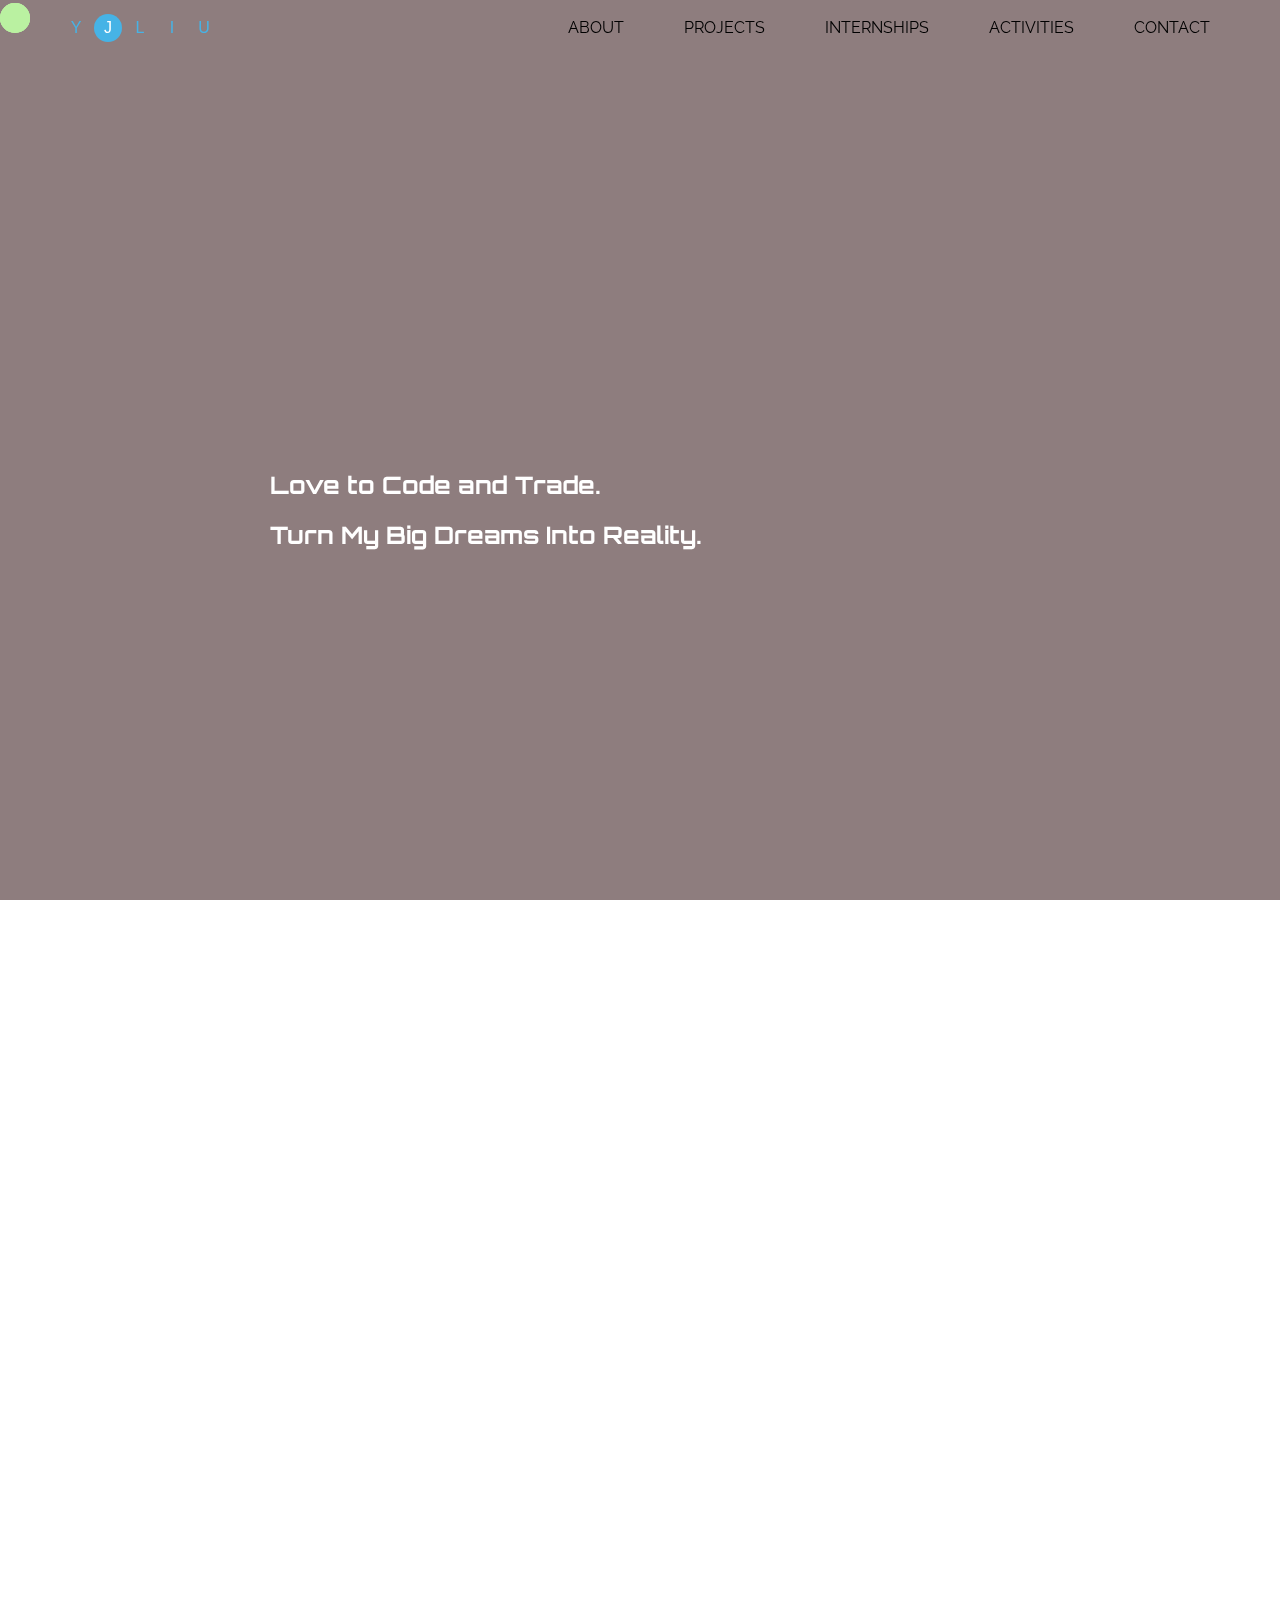
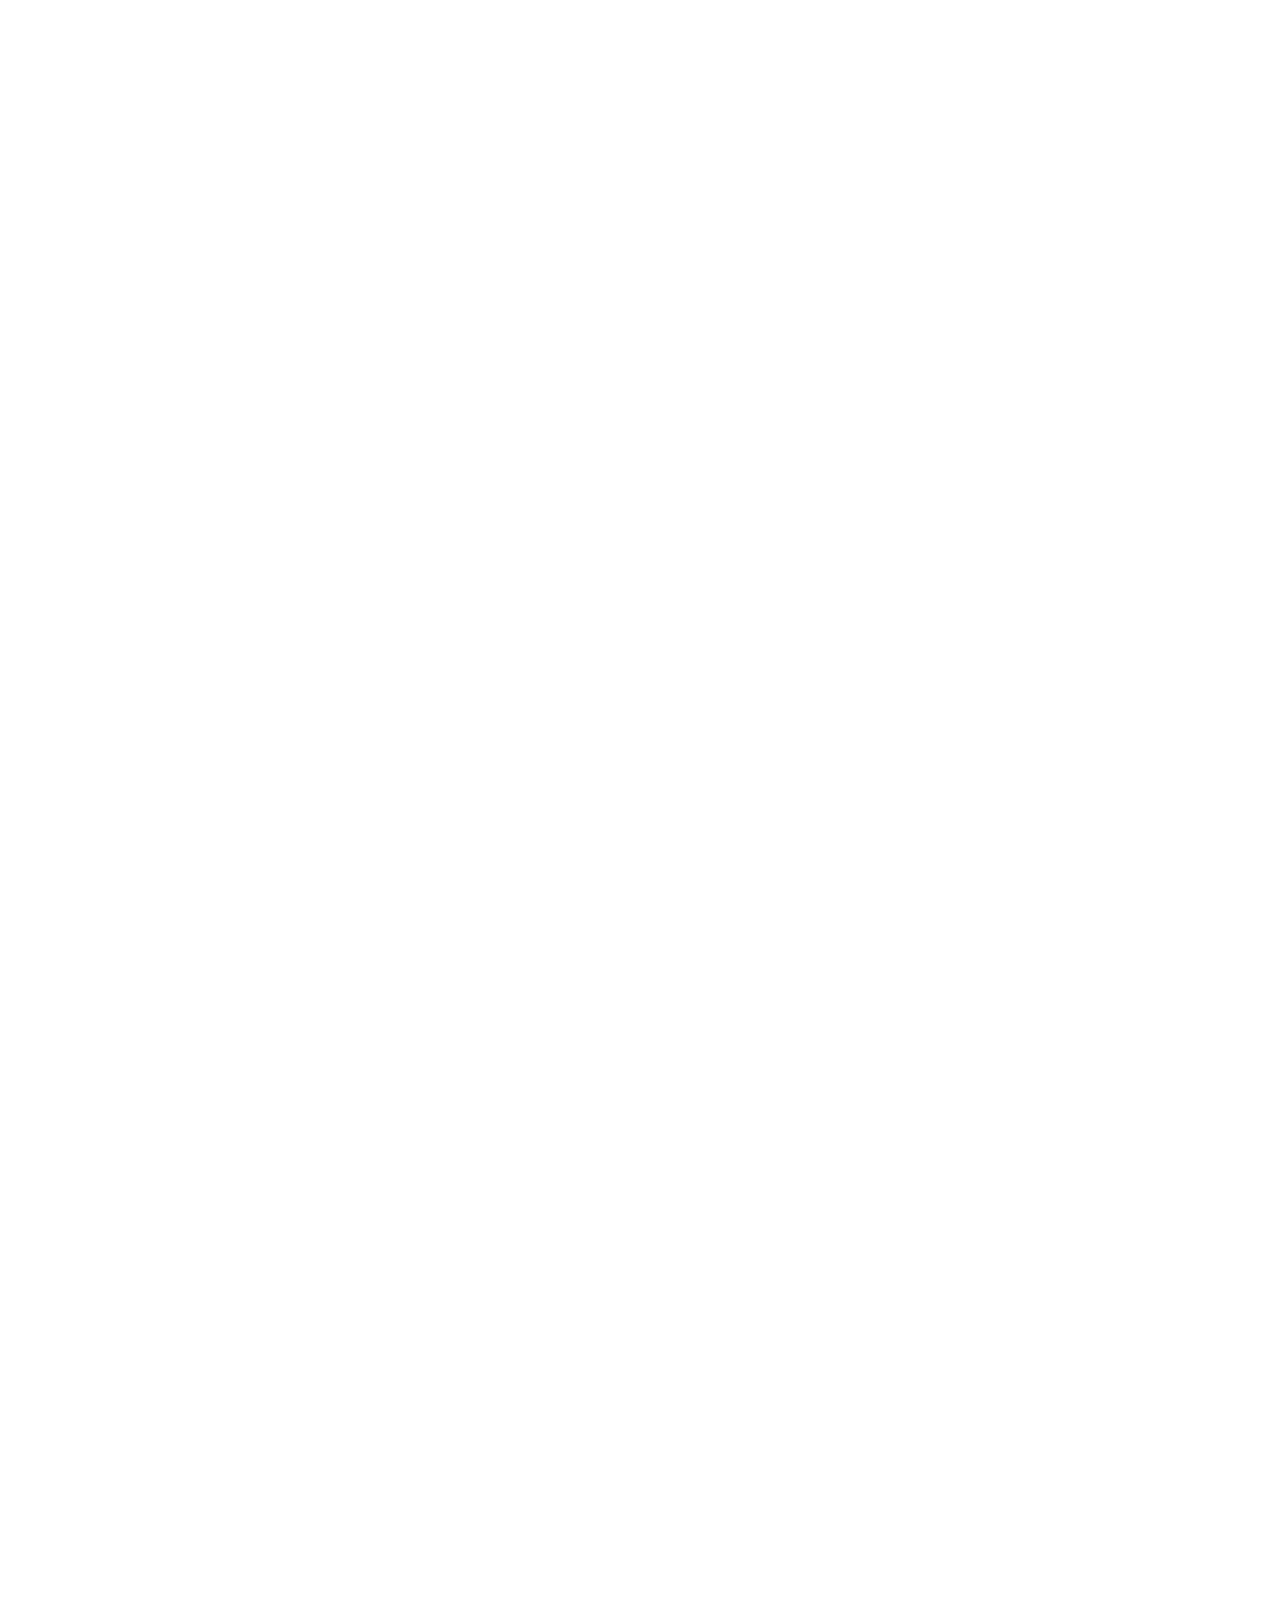
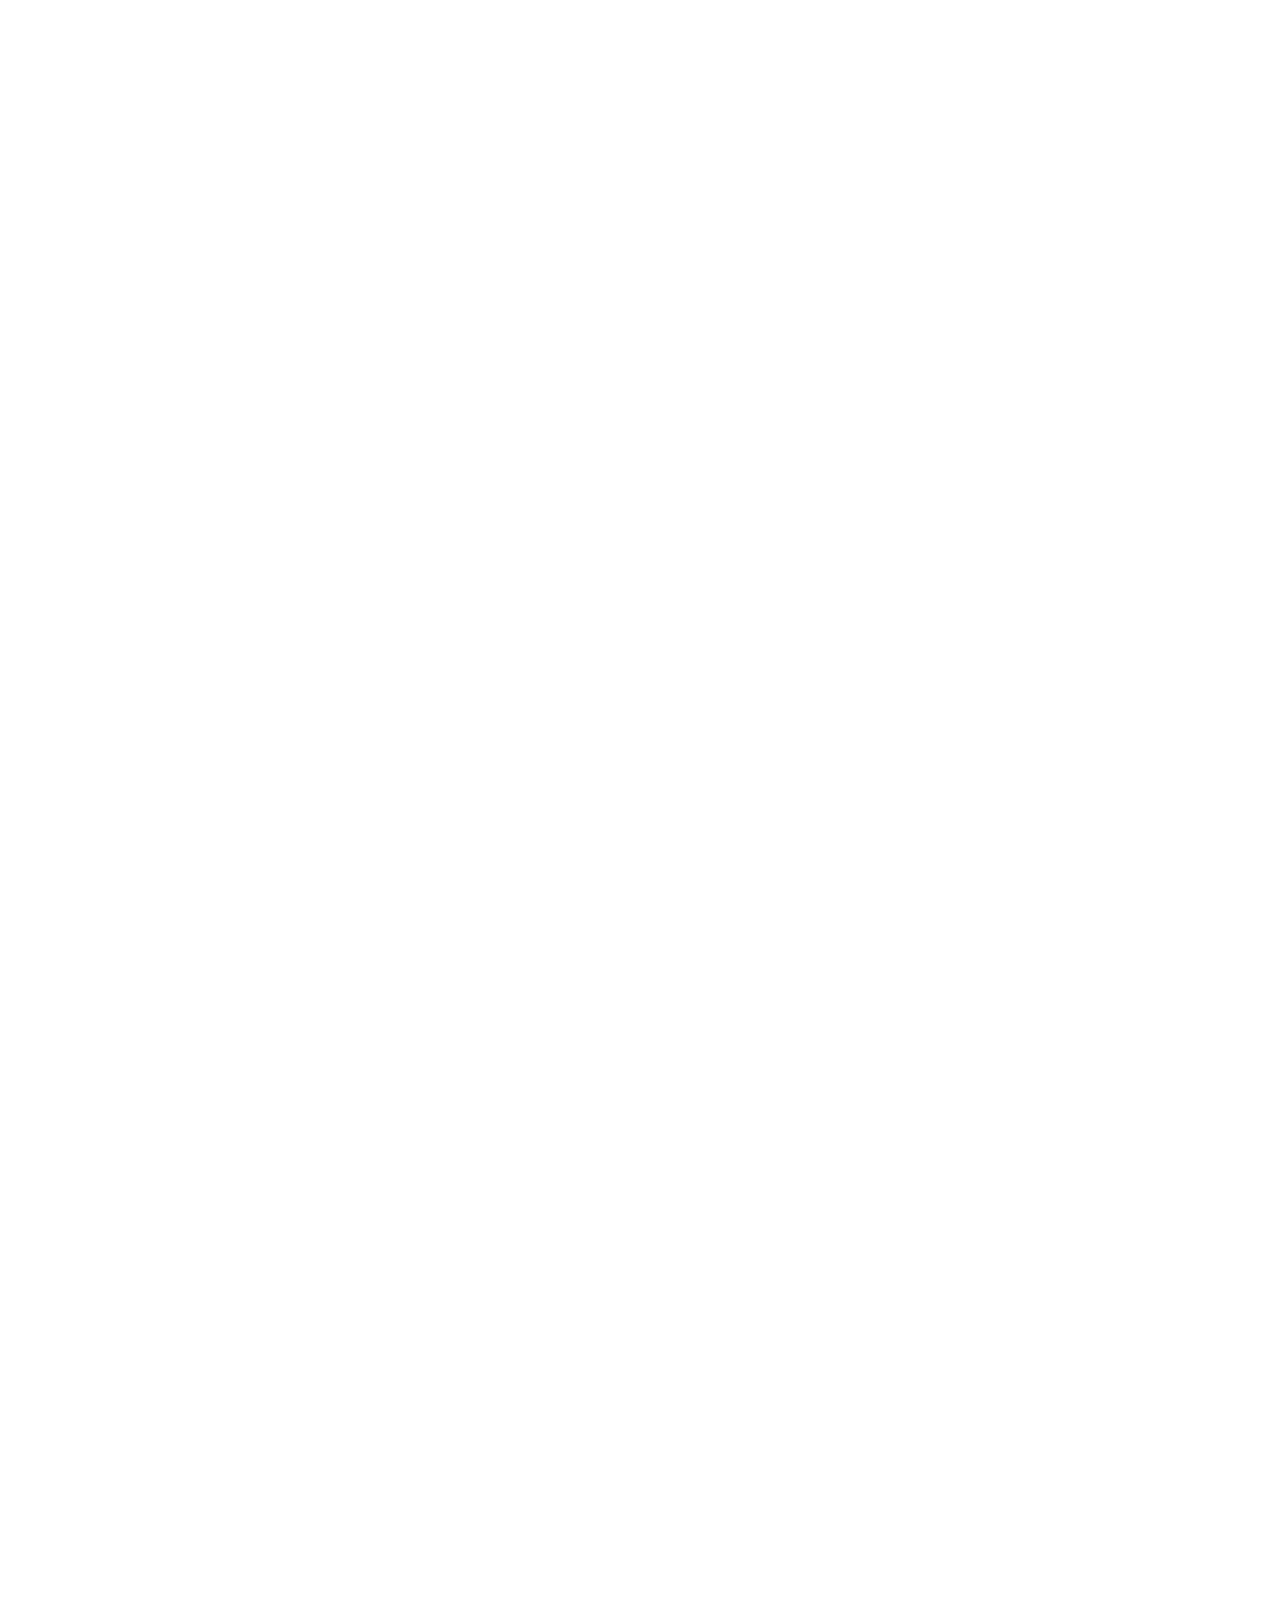
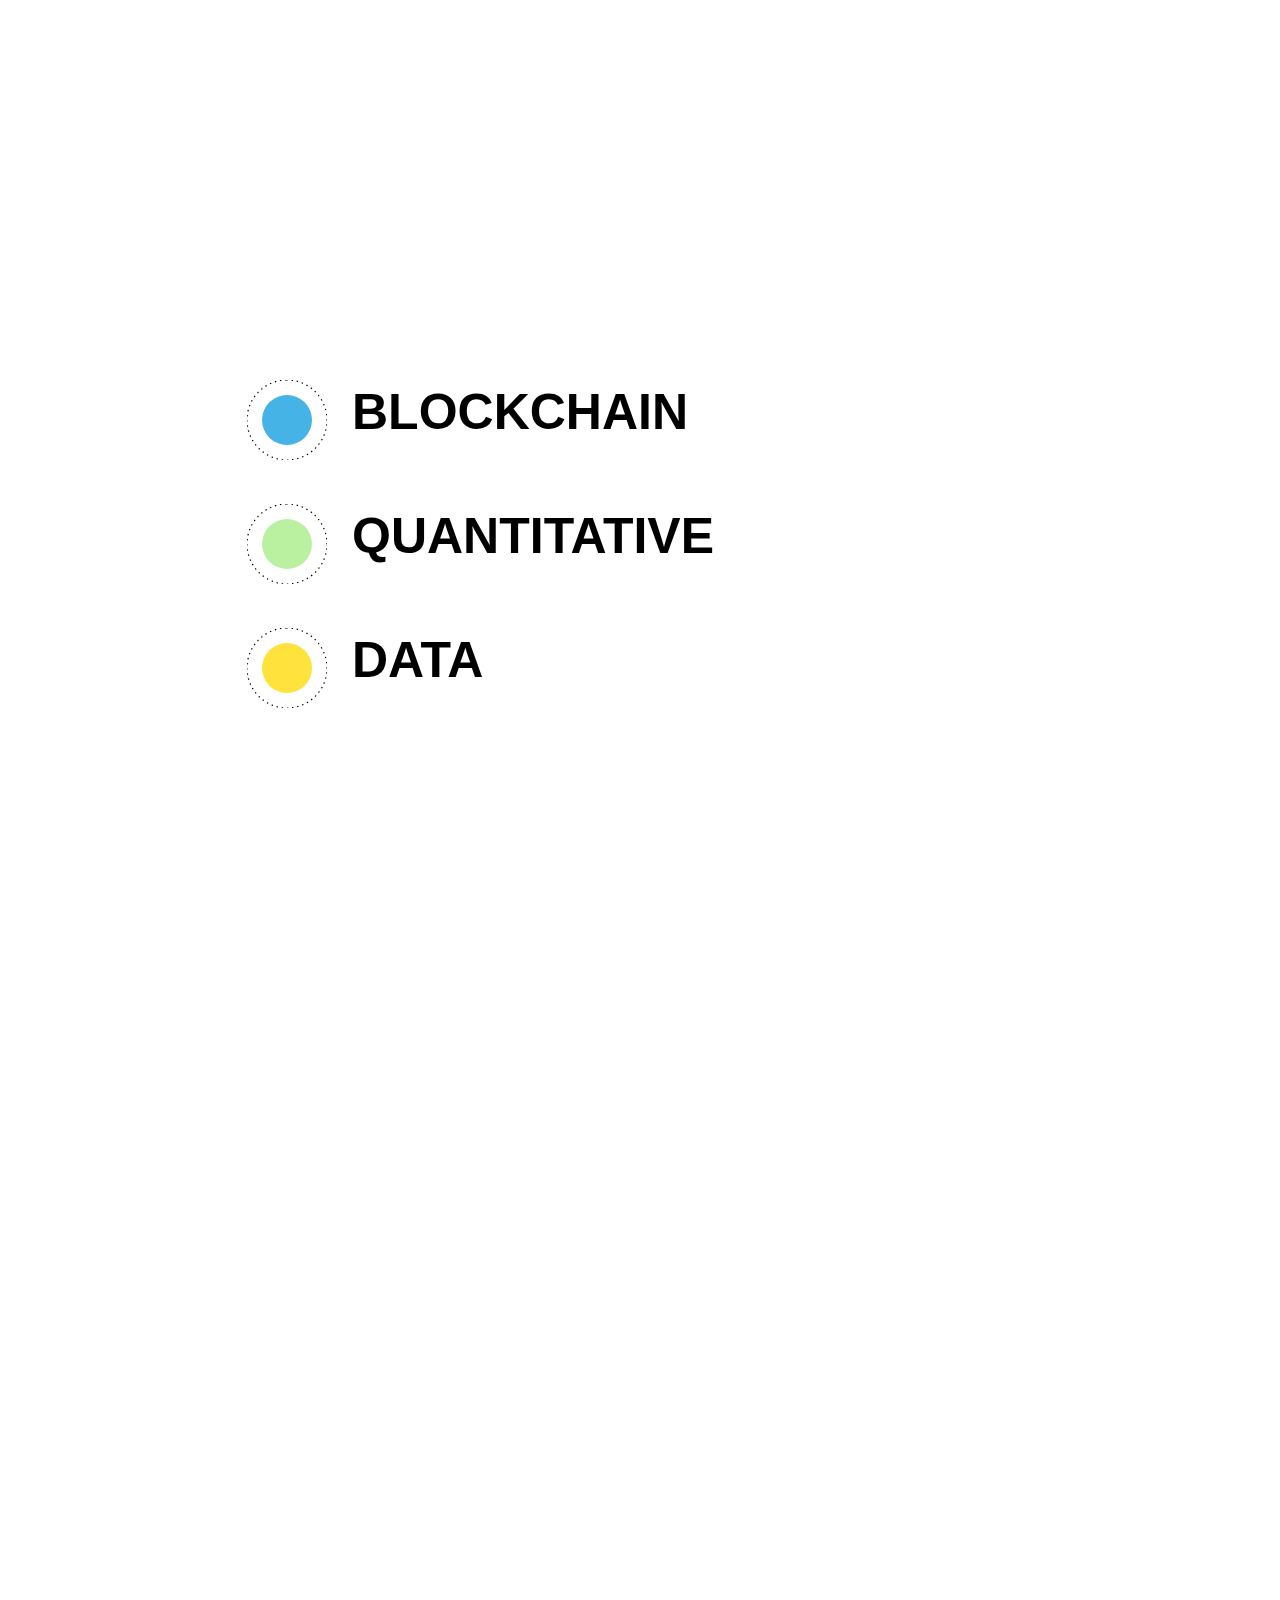
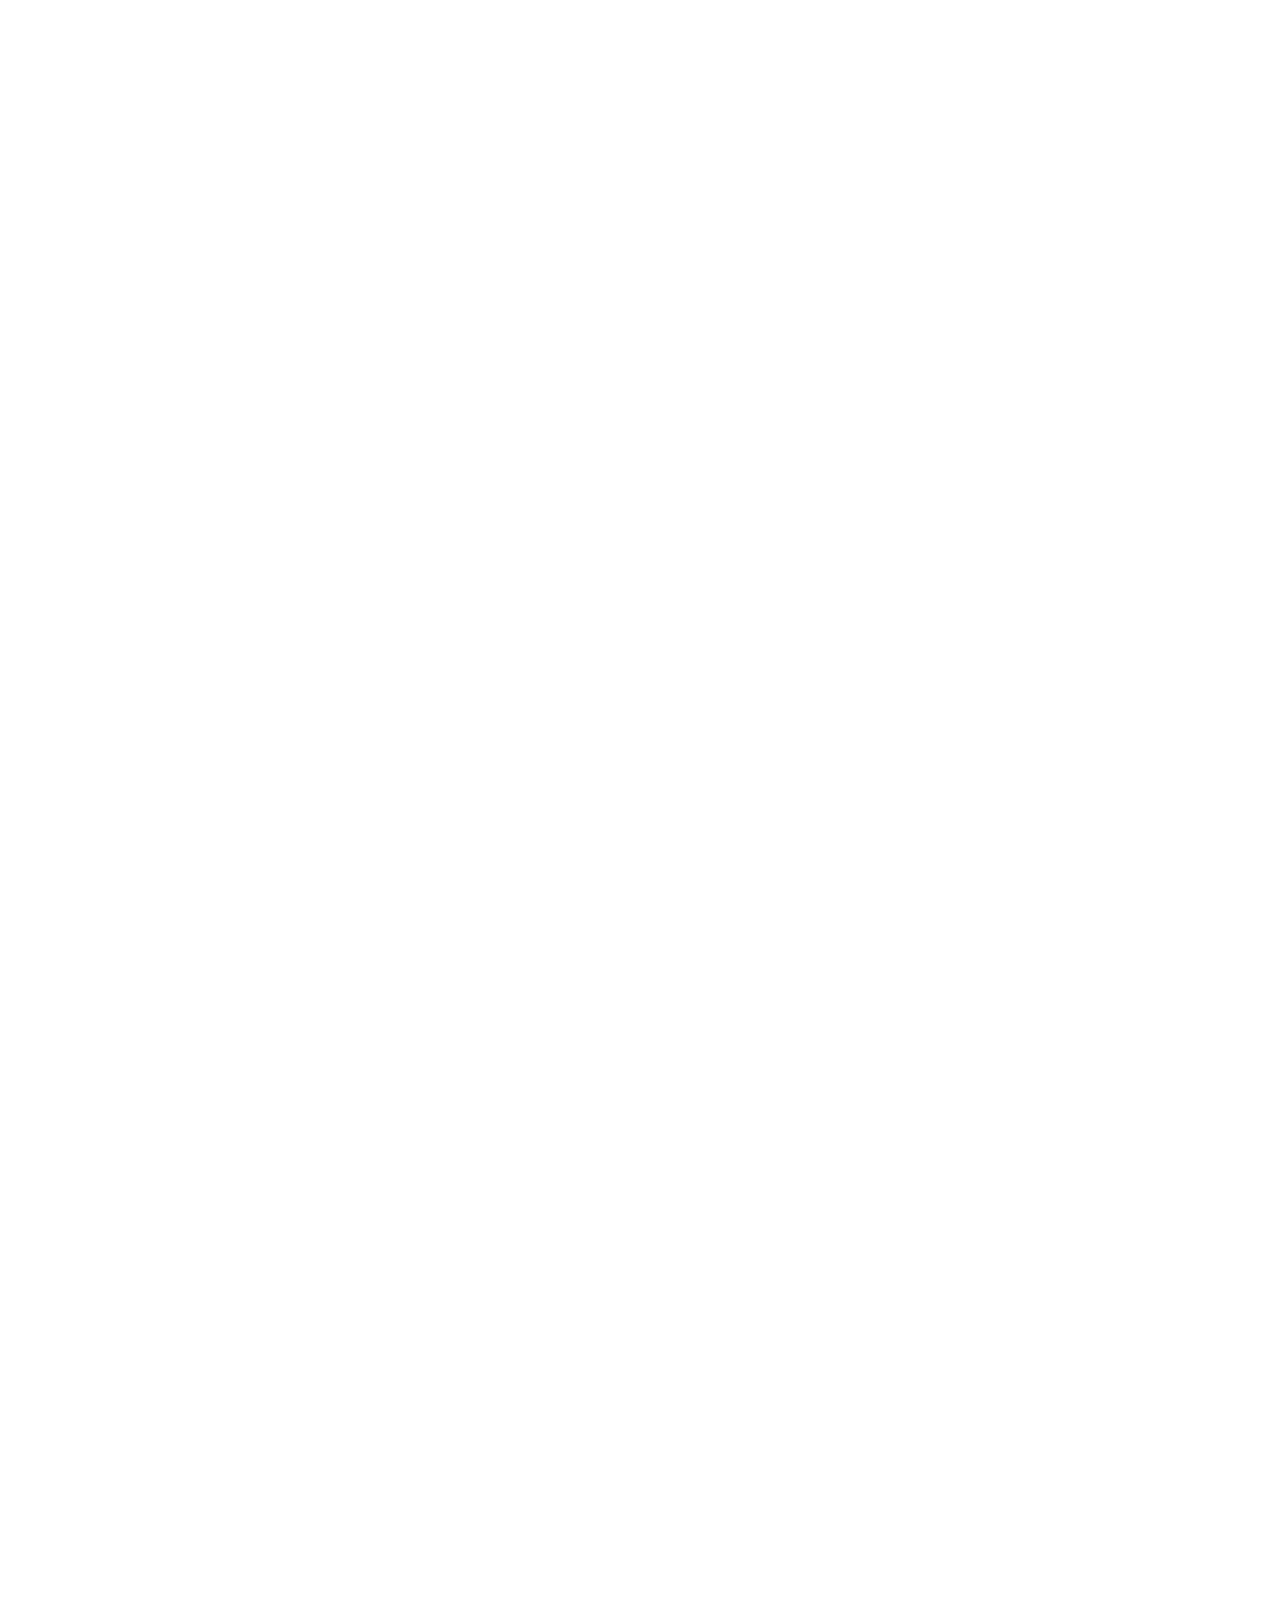
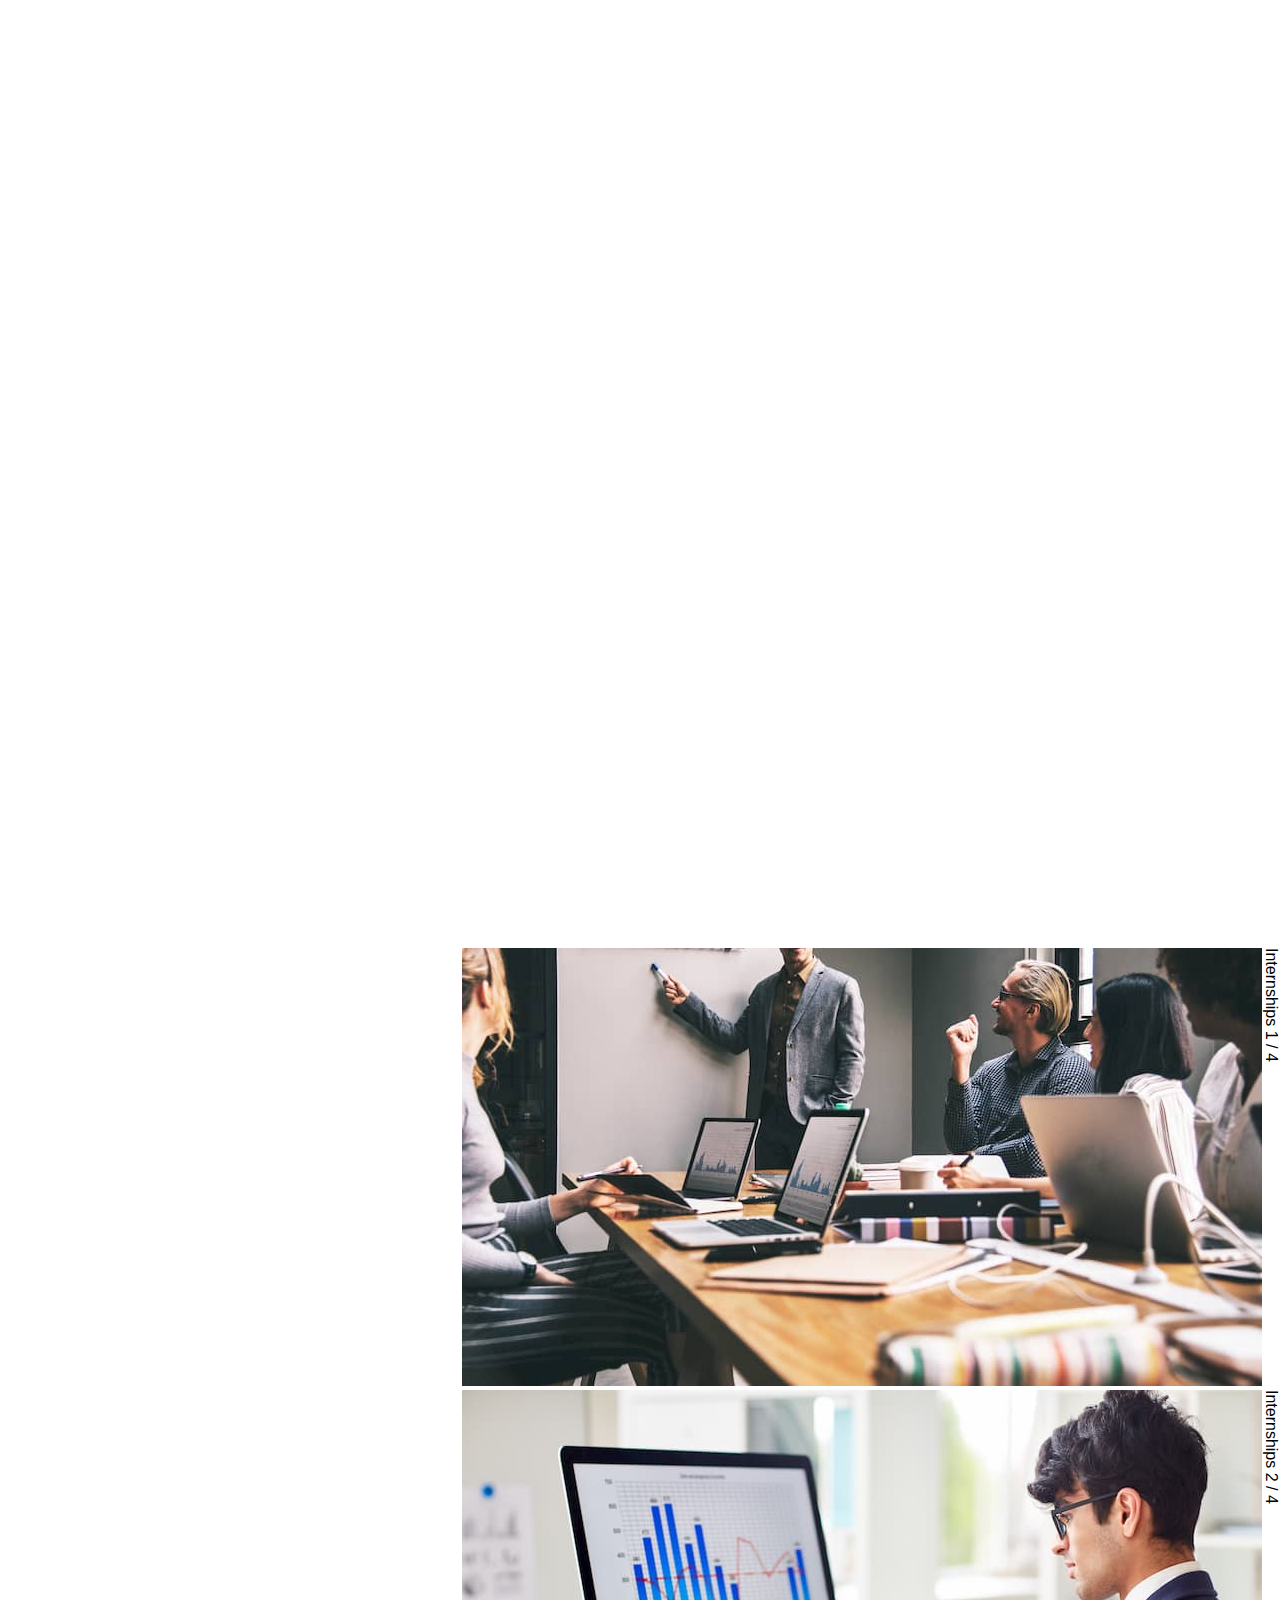
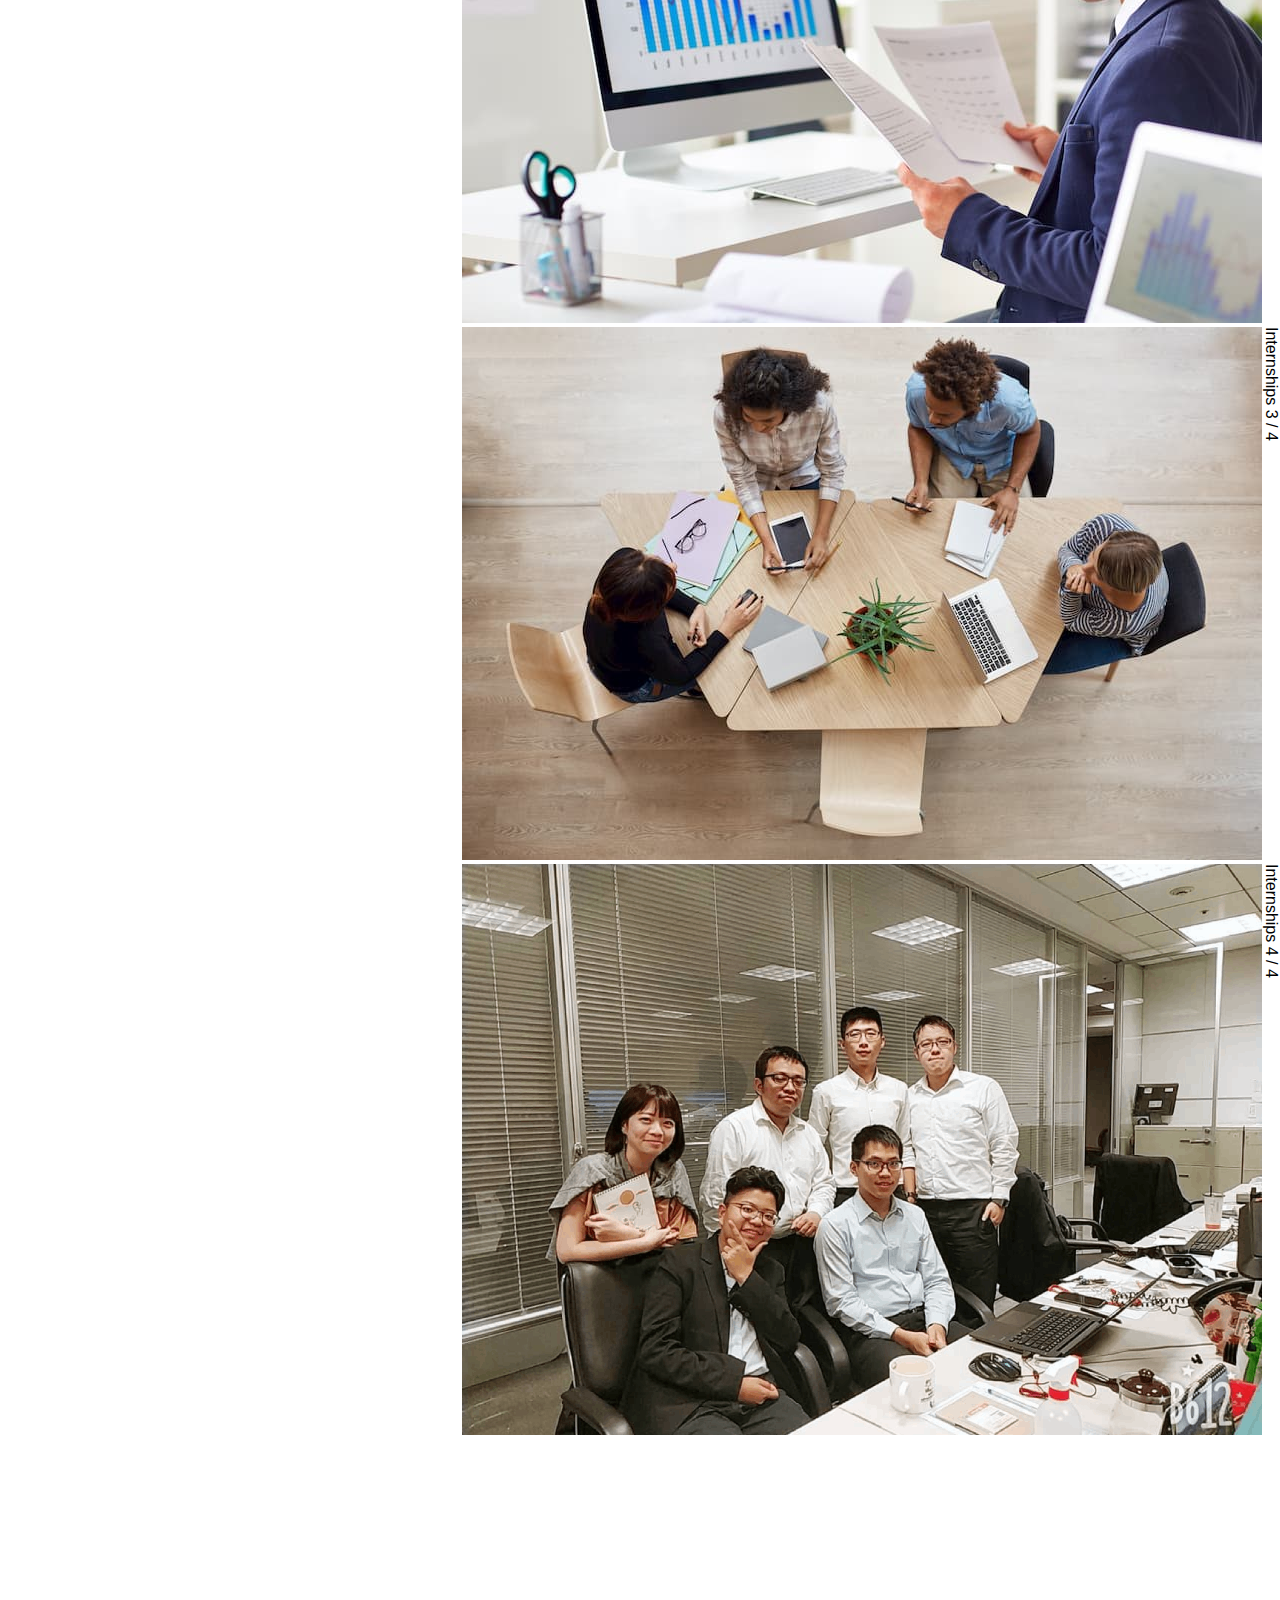
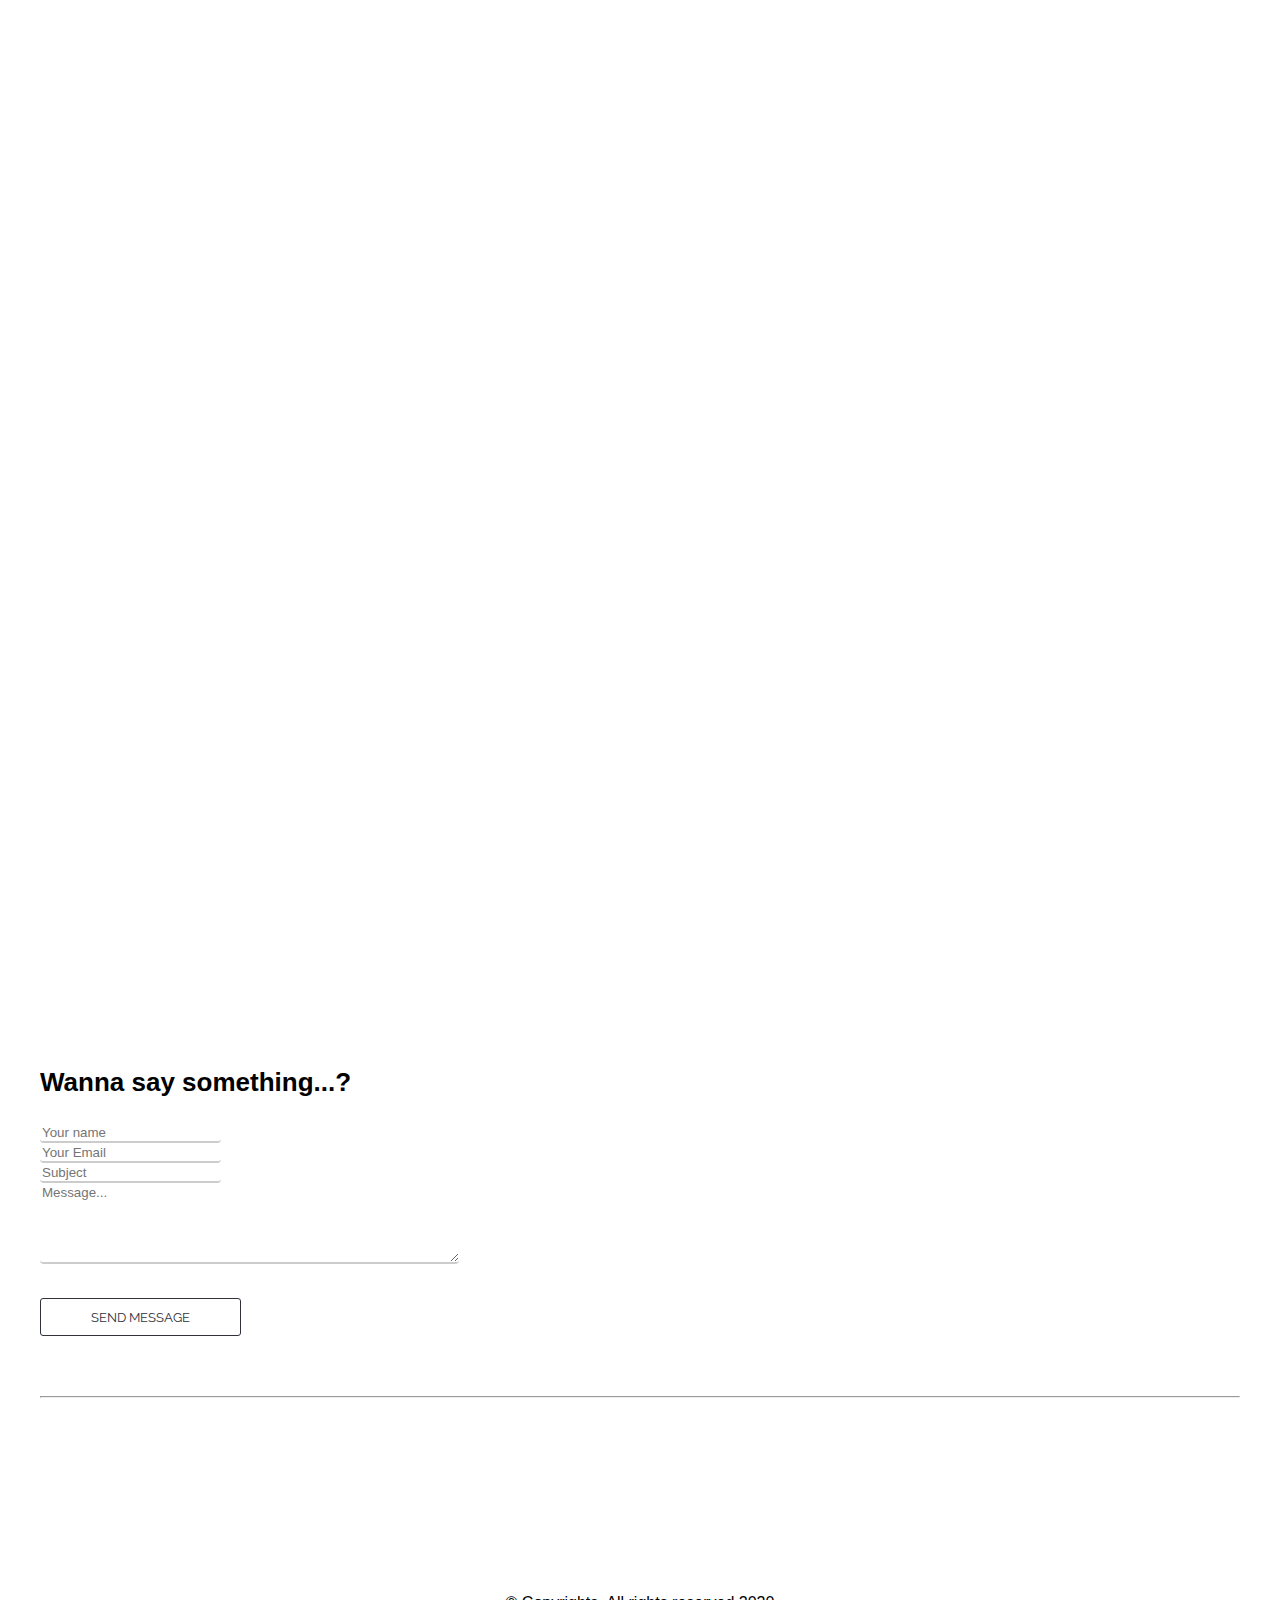
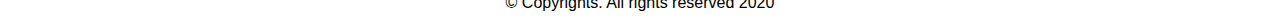
==== commit 98344eee: "." ====
--- a/index.html
+++ b/index.html
@@ -6,7 +6,10 @@
     <meta name="viewport" content="width=device-width, initial-scale=1.0,shrink-to-fit=no">
     <title>YJ LIU's Page</title>
     <link rel="stylesheet" href="index.css">
-    <link rel="stylesheet" href="Hover/css/hover.css">
+    <link rel="stylesheet" href="canvas.css">
+
+    <!-- <link rel="stylesheet" href="Hover/css/hover.css"> -->
+    <link href="https://fonts.googleapis.com/css2?family=Orbitron&display=swap" rel="stylesheet">
     <link href="https://fonts.googleapis.com/css2?family=Raleway&display=swap" rel="stylesheet">
 
     <!-- Bootstrap CSS -->
@@ -75,17 +78,17 @@
     </div>
     <a class="anchor" id="about"></a>
     <div class="content">
-
-        <div class="network-container">
-            <!-- <img src="resized_image/network.jpg" alt="network" class="network"> -->
-
-            <div class="self-intro">
-                <!-- <h2>self-intro</h2> -->
-                <h1>A Researcher, A Developer, A Dreamer </h1>
-                <h2>Love to Code and Trade.</h2>
-                <h2>Turn My Big Dreams Into Reality.</h2>
-
-            </div>
+        <!-- particles.js container -->
+        <div id="particles-js">
+
+        </div>
+        <!-- particles.js lib - https://github.com/VincentGarreau/particles.js -->
+        <!-- <img src="resized_image/network.jpg" alt="network" class="network"> -->
+
+        <div class="self-intro">
+            <!-- <h2>self-intro</h2> -->
+            <h2>Love to Code and Trade.</h2>
+            <h2>Turn My Big Dreams Into Reality.</h2>
         </div>
 
 
@@ -95,17 +98,38 @@
 
                 <!-- 網頁不care高度 -->
             </div>
-            <div class="myimage-container">
-                <img class="myimage myimage-1" src="resized_image/self.jpg" alt="self">
-
-                <img class="myimage myimage-2" src="resized_image/gis.jpg" alt="sky">
-
-                <img class="myimage myimage-3" src="resized_image/sky.jpg" alt="gis">
-
-            </div>
-
-
-        </div>
+            <div class="myimages">
+                <div class="circle-n-image">
+                    <div class="img-circle">
+
+                    </div>
+                    <div class="myimage myimage-1">
+                        <img src="resized_image/self.png" alt="self">
+                    </div>
+                </div>
+                <div class="circle-n-image">
+                    <div class="img-circle">
+
+                    </div>
+                    <div class="image-shadow image-shadow-2">
+                        <img class="myimage myimage-2" src="resized_image/gis.png" alt="sky">
+                    </div>
+                </div>
+                <div class="circle-n-image">
+                    <div class="img-circle">
+
+                    </div>
+                    <div class="image-shadow image-shadow-3">
+
+                        <img class="myimage myimage-3" src="resized_image/sky.png" alt="gis">
+                    </div>
+                </div>
+            </div>
+
+        </div>
+
+
+
         <a class="anchor" id="projects"></a>
         <div class="title">
             <h3>PROJECTS
@@ -113,57 +137,120 @@
 
             </h3>
             <h4>
-                The side-projects, including Blockchain Car Rental Application Backend with Automobile Industry, Stock
-                Trading System, and Product Data Analysis for Companys.
+                The side-projects, including Blockchain Car Rental Application Backend, Stock Trading System, and Product Data Analysis.
             </h4>
 
         </div>
 
         <div class="projects">
-            <ul>
-                <li class="project-slide hvr-radial-out project-1 ">
-                    <div class="ball ball-1 project-content-1"></div>
-
-                    <!-- <div class="slider"> -->
-
-                    <h3>Blockchain.</h3>
-                    <a href="https://github.com/yichiehliu/test-flask">
-                        <img src="resized_image/map.jpg" alt="rental">
-                    </a>
-                    <h4>Car Rental System</h4>
-                    <p>Use Flask framework to bilud a car rental backend, including database scheme, matchmaking
-                        algorithm, and APIs dealt with requests coming from blockchain network.</p>
-                </li>
-                <li class="project-slide hvr-radial-out project-2">
-                    <div class="">
-                        <h3>Quantative.</h3>
-                        <a href=" https://github.com/yichiehliu/volume-test">
-                            <img src="resized_image/stock.jpg" alt="stock">
-                        </a>
-                        <h4>Stock Trading System</h4>
-                        <p>Build a stock trading back testing system and trading strategies with python.</p>
-                    </div>
-                </li>
-                <li class="project-slide hvr-radial-out project-3">
-                    <div class="">
-                        <h3>Data.</h3>
-                        <a href="">
-                            <img src="resized_image/data.jpg" alt="data">
-                        </a>
-                        <h4>Business Analytics</h4>
-                        <p>Scrape the brand comments from PTT forum for branding analysis of ASUS and analyze brand's
-                            strengths and weaknesses with word segmentation and modeling.</p>
-                        <!-- <p>Scrape the SEC websites for US's funds and fund families reports.</p> -->
-                    </div>
-
-                </li>
-            </ul>
+
+            <div class="project-intro project-intro-1">
+                <div class="project-inner">
+                    <div class="project-title">
+                        <h3>
+                            <div class="ball ball-1 dotted-ball"></div>
+                            Blockchain
+                        </h3>
+
+                    </div>
+
+                    <div class="project-content">
+                        <h4 class="project-content-1">
+                            Smart Contract
+                        </h4>
+                        <h4 class="project-content-2">
+                            Car Rental System
+                        </h4>
+                        <h4 class="project-content-3">
+                            Python Flask
+                        </h4>
+                        <h4 class="project-content-4">
+                            Database schema
+                        </h4>
+                        <h4 class="project-content-5">
+                            Matchmaking algorithm
+                        </h4>
+                        <h4 class="project-content-6">
+                            API Design
+                        </h4>
+                    </div>
+
+                </div>
+            </div>
+            <div class="project-intro project-intro-2">
+                <div class="project-inner">
+                    <div class="project-title">
+                        <h3>
+                            <div class="ball ball-2 dotted-ball"></div>
+                            Quantitative
+                        </h3>
+
+                    </div>
+
+                    <div class="project-content">
+                        <h4 class="project-content-1">
+                            Trading Strategies
+                        </h4>
+                        <h4 class="project-content-2">
+                            Back Testing
+                        </h4>
+                        <h4 class="project-content-3">
+                            Stock
+                        </h4>
+                        <h4 class="project-content-4">
+                            Options
+                        </h4>
+                        <h4 class="project-content-5">
+                            Commodities
+                        </h4>
+                        <h4 class="project-content-6">
+                            Crypto Currencies
+                        </h4>
+                    </div>
+
+                </div>
+            </div>
+            <div class="project-intro project-intro-3">
+                <div class="project-inner">
+                    <div class="project-title">
+                        <h3>
+                            <div class="ball ball-3 dotted-ball"></div>
+                            Data
+                        </h3>
+
+                    </div>
+
+                    <div class="project-content">
+                        <h4 class="project-content-1">
+                            Statistics
+                        </h4>
+                        <h4 class="project-content-2">
+                            Analytics Skills
+                        </h4>
+                        <h4 class="project-content-3">
+                            Text Mining
+                        </h4>
+                        <h4 class="project-content-4">
+                            Branding Performance
+                        </h4>
+                        <h4 class="project-content-5">
+                            Data Engineering
+                        </h4>
+                        <h4 class="project-content-6">
+                            Social Media Analysis
+                        </h4>
+                    </div>
+
+                </div>
+            </div>
+
+
+
 
         </div>
         <a class="anchor" id="internships"></a>
         <div class="title">
             <h3>
-
                 INTERNSHIPS
                 <div class=" ball ball-1 title-ball intern-title-1"></div>
 
@@ -173,148 +260,104 @@
             </h4>
         </div>
         <div class="internships" id="internships">
-
-            <!-- <div class="intern-company">
-
-                <h3>
-                    <div class="ball ball-1 intern-content-ball-1"></div>
-                    AEGIS CUSTODY
-                </h3>
-                <h3>
-                    <div class="ball ball-2 intern-content-ball-2"></div>NTU
-                </h3>
-                <h3>
-                    <div class="ball ball-3 intern-content-ball-3"></div>
-                    TAISHIN BANK
-                </h3>
-            </div> -->
-            <ul>
-                <li>
-                    <div class="intern-intro intern-intro-1">
-                        <div class="intern-inner">
-                            <div class="intern-title">
-                                <h3>
-                                    <div class="ball ball-1 intern-content-ball-1"></div>
-                                    AEGIS CUSTODY
-                                </h3>
-                            </div>
-
-
-                            <div class="intern-content">
-                                <h4 class="intern-content-1">
-                                    Software Engineering Intern / QA Intern
-                                </h4>
-
-                                <h4 class="intern-content-2">
-                                    2019.1-present
-                                </h4>
-                                <p class="intern-content-3">
-                                    Set up testing scenario and workflow, and practiced the scenario for products.
-                                </p>
-                                <p class="intern-content-4">Reaearch the blockchain stable coin structure.</p>
-                                <p class="intern-content-5">
-                                    Tested the API for backend using Flask framework and researched the potential
-                                    Blockchain techniques for products.</p>
-                            </div>
-                        </div>
-                    </div>
-                    <!-- <div class="intern-pic-container">
-                            <a href="https://github.com/yichiehliu/test-flask">
-                                <img src="resized_image/asus.jpg" alt="asus">
-                            </a>
-                        </div> -->
-                </li>
-                <li>
-                    <!-- <div class="intern-pic-container">
-                            <a href="">
-                                <img src="resized_image/asus.jpg" alt="asus">
-                            </a>
-                        </div> -->
-                    <div class="intern-intro intern-intro-2">
-                        <div class="intern-inner">
-
-                            <div class="intern-title">
-                                <h3>
-                                    NTU
-                                    <div class="ball ball-2 intern-content-bb"></div>
-                                </h3>
-                            </div>
-                            <div class="intern-content">
-
-                                <h4 class="intern-content-1">Research Assistant</h4>
-                                <h4 class="intern-content-2">2019.3 - present at Electrical Engineering Department</h4>
-                                <p class="intern-content-3">Constructed market mechanism and developed a new form of
-                                    implementation of Blockchain in automobile industry and built the backend connected
-                                    the Quorum node.</p>
-
-                                <h4 class="intern-content-4">Research Assistant</h4>
-                                <h4 class="intern-content-5">2018.9 - 2020.1 at Finance Department</h4>
-                                <p class="intern-content-6">Scraped the websites for CRS research of US companies, and
-                                    skilled labor risks research in 10-k files.</p>
-                            </div>
-                        </div>
-                    </div>
-
-                </li>
-                <li>
-                    <div class="intern-intro intern-intro-3">
-                        <div class="intern-inner">
-                            <div class="intern-title">
-                                <h3>
-                                    TAISHIN BANK
-                                    <!-- <div class="dotted-circle"></div> -->
-                                    <div class="ball ball-3 intern-content-bb"></div>
-
-                                </h3>
-                            </div>
-                            <div class="intern-content">
-                                <h4 class="intern-content-1">Summer Macroeconomics Research Intern</h4>
-
-                                <h4 class="intern-content-2">2018.7 – 2018.9</h4>
-                                <p class="intern-content-3">
-                                    Built the financial model with Bloomberg terminal and Excel to cross check the
-                                    actual 45 global markets performance and the investment recommendations from the
-                                    department of securities investment consulting
-                                </p>
-
-                            </div>
-                        </div>
-                    </div>
-                </li>
-
-            </ul>
-        </div>
-        <!-- <div class="title" id="activities">
+            <div class="intern intern-1">
+                <div class="intern-info intern-info-1">
+                    <h3>
+                        AEGIS CUSTODY
+                    </h3>
+
+                    <h4>
+                        Software Engineering Intern / QA Intern 2019.1-present
+                    </h4>
+                    <p>
+                        Set up testing scenario and workflow, and practiced the scenario for products. Reaearch the blockchain stable coin structure. Tested the API for backend using Flask framework and researched the potential Blockchain techniques for products.
+                    </p>
+                </div>
+                <div class="intern-pic intern-pic-1">
+                    <img src="resized_image/meeting.jpg" alt="meeting">
+                </div>
+                <div class="intern-ind intern-ind-1">
+                    Internships 1 / 4
+                </div>
+            </div>
+            <div class="intern intern-2">
+                <div class="intern-info intern-info-2">
+                    <h3>
+                        NTU
+                    </h3>
+
+                    <h4>
+                        Research Assistant 2019.3 - present at Electrical Engineering Department
+                    </h4>
+                    <p>
+                        Constructed market mechanism and developed a new form of implementation of Blockchain in automobile industry and built the backend connected the Quorum node.</p>
+                    </p>
+                </div>
+                <div class="intern-pic intern-pic-2">
+                    <img src="resized_image/RA1.jpg" alt="ra">
+                </div>
+
+                <div class="intern-ind intern-ind-2">
+                    Internships 2 / 4
+                </div>
+
+            </div>
+            <div class="intern intern-3">
+                <div class="intern-info intern-info-3">
+                    <h3>
+                        NTU
+                    </h3>
+                    <h4>Research Assistant</h4>
+                    <h4>2018.9 - 2020.1 at Finance Department</h4>
+                    <p>Scraped the websites for CRS research of US companies, and skilled labor risks research in 10-k files.</p>
+                </div>
+                <div class="intern-pic intern-pic-3">
+                    <img src="resized_image/RA2.jpg" alt="ra2">
+                </div>
+                <div class="intern-ind intern-ind-3">
+                    Internships 3 / 4
+                </div>
+            </div>
+            <div class="intern intern-4">
+                <div class="intern-info intern-info-4">
+                    <h3>
+                        TAISHIN BANK
+                    </h3>
+                    <h4>Summer Macroeconomics Research Intern</h4>
+
+                    <h4>2018.7 – 2018.9</h4>
+                    <p>
+                        Built the financial model with Bloomberg terminal and Excel to cross check the actual 45 global markets performance and the investment recommendations from the department of securities investment consulting
+                    </p>
+                </div>
+                <div class="intern-pic intern-pic-4">
+                    <img src="resized_image/taishin.png" alt="taishin">
+                </div>
+                <div class="intern-ind intern-ind-4">
+                    Internships 4 / 4
+                </div>
+            </div>
+
+            <div class="intern-infos">
+            </div>
+
+
+            <div class="intern-pics">
+            </div>
+            <div class="indicators">
+
+
+            </div>
+
+        </div>
+
+        <br> <br> <br> <br> <br>
+        <a class="anchor" id="activities"></a>
+        <div class="title">
             <h3>ACTIVITIES</h3>
             <h4>Build up the connections around the world.
                 <br> Get prepared to start my own bussiness in the future.
             </h4>
-            <div class="act-pic">
-                <br> <br> <br> <br>
-                <h2>
-                    5+ GRAND EVENTS DELIVERED
-                </h2>
-                <h5>
-                    and counting more..
-                </h5>
-                <img src="resized_image/world-map.jpg" alt="world-map" class="world-map">
-            </div>
-        </div> -->
-        <br> <br> <br> <br> <br><br> <br> <br> <br> <br> <br> <br> <br> <br> <br>
-        <a class="anchor" id="activities"></a>
-        <div class="act-title">
-            <h3>ACTIVITIES</h3>
-            <h4>Build up the connections around the world.
-                <br> Get prepared to start my own bussiness in the future.
-            </h4>
-            <br> <br> <br> <br> <br>
-            <h2>
-                5+ GRAND EVENTS DELIVERED
-            </h2>
-            <h5>
-                and counting more..
-            </h5>
-            <img src="resized_image/world-map.jpg" alt="world-map" class="world-map">
 
         </div>
     </div>
@@ -324,67 +367,70 @@
     <div class="activities">
         <div class="activity-tokyo activity">
             <!-- <p>Tokyo</p> -->
-            <div class="img-container">
-                <img src="resized_image/slush.jpg" alt="slush" class="slush-img">
-            </div>
-            <div class="overlay-slush overlay">
-                <h2>Slush Tokyo, Japan</h2>
-                <h4>
-                    Executive Officer in VIP Support Team
-                </h4>
-                <h4>
-                    Mar 2017
-                </h4>
-                <p>
-                    Organized the forum agenda for the two-day global startup forum for investors, CEOs, entrepeneurs.
-                </p>
-            </div>
-
-        </div>
+            <!-- <div class="img-container">
+                <div class="overlay-slush overlay">
+                    <h2>Slush Tokyo, Japan</h2>
+                    <h4>
+                        Executive Officer in VIP Support Team
+                    </h4>
+                    <h4>
+                        Mar 2017
+                    </h4>
+                    <p>
+                        Organized the forum agenda for the two-day global startup forum for investors, CEOs, entrepeneurs.
+                    </p>
+                </div>
+                <img src="resized_image/slush.jpg" alt="slush" class="slush-img"> -->
+
+        </div>
+
+
         <div class="activity-taipei activity">
-            <div class="overlay-nfac overlay">
-                <h2>
-                    National Finance Apex Conference
-                </h2>
-                <h4>
-                    Chief of academia
-                </h4>
-                <h4>
-                    Feb 2019
-                </h4>
-
-                <p>
-                    Planned for the forum's topics and Invited the CEOs, Entreprenuers, Influencers for the five-day
-                    forum.
-                </p>
-            </div>
-            <div class="img-container">
+            <!-- <div class="img-container">
+                <div class="overlay-nfac overlay">
+                    <h2>
+                        National Finance Apex Conference
+                    </h2>
+                    <h4>
+                        Chief of academia
+                    </h4>
+                    <h4>
+                        Feb 2019
+                    </h4>
+
+                    <p>
+                        Planned for the forum's topics and Invited the CEOs, Entreprenuers, Influencers for the five-day forum.
+                    </p>
+                </div>
+
 
                 <img src="resized_image/nfac.jpg" alt="nfac" id="nfac">
-            </div>
-
-        </div>
+            </div> -->
+        </div>
+
+
         <div class="activity-china activity">
             <!-- <p>Henan, China</p> -->
 
-            <div class="img-container">
+            <!-- <div class="img-container">
+
+                <div class="overlay-yan overlay">
+                    <h2>
+                        YanXing China Foundation
+                    </h2>
+                    <h4>
+                        Speaker & Camp Coordinator
+                    </h4>
+                    <h4>
+                        Aug 2018
+                    </h4>
+                    <p>
+                        Delivered speeches at four high schools in Henan Anyang, China, toward thousands of student audience. Inspired them with my struggling life story.
+                    </p>
+                </div>
                 <img src="resized_image/yanxing.jpg" alt="yanxing" id="yanxing">
-            </div>
-            <div class="overlay-yan overlay">
-                <h2>
-                    YanXing China Foundation
-                </h2>
-                <h4>
-                    Speaker & Camp Coordinator
-                </h4>
-                <h4>
-                    Aug 2018
-                </h4>
-                <p>
-                    Delivered speeches at four high schools in Henan Anyang, China, toward thousands of student
-                    audience. Inspired them with my struggling life story.
-                </p>
-            </div>
+
+            </div> -->
         </div>
 
 
@@ -394,7 +440,6 @@
 
     <div class="wrap">
         <div class="ball-divider">
-            <hr class="line">
             <div class="circle1">
 
             </div>
@@ -405,69 +450,33 @@
 
             </div>
         </div>
-        <div class="contact" id="contact">
-            <div class="contact-info">
-
-                <h3>CONTACT</h3>
-                <h4>YJ LIU</h4>
-
-                <ul class="s-media">
-                    <li>
-                        <a href="mailto:jacvd7@gmail.com">
-                            <img src="icons/mail.svg" alt="email">
-                        </a>
-                    </li>
-                    <li>
-                        <a href="https://linkedin.com/in/jess-liu-4015b6139">
-                            <img src="icons/linkedin.svg" alt="linkedin">
-                        </a>
-                    </li>
-                    <li>
-                        <a href="https://github.com/yichiehliu">
-                            <img src="icons/github.svg" alt="github">
-                        </a>
-                    </li>
-                    <li>
-                        <a href="https://www.facebook.com/liuyichieh">
-                            <img src="icons/facebook.svg" alt="facebook">
-                        </a>
-                    </li>
-
-                </ul>
-
-            </div>
-            <!-- <h2>Have something to say?</h2> -->
-            <div class="form">
-                <h4>Wanna say something...?</h4>
-
-                <!-- <div class="col-xs-6 col-sm-6 col-md-6 col-lg-6 col-xs-offset-3"> -->
-                <form id="contact-form" class="form" action="#" method="POST" role="form">
-                    <div class="form-group">
-                        <!-- <label class="form-label" for="name">Your Name</label> -->
-                        <input type="text" class="form-control" id="name" name="name" placeholder="Your name"
-                            tabindex="1" required>
-                    </div>
-                    <div class="form-group">
-                        <!-- <label class="form-label" for="email">Your Email</label> -->
-                        <input type="email" class="form-control" id="email" name="email" placeholder="Your Email"
-                            tabindex="2" required>
-                    </div>
-                    <div class="form-group">
-                        <input type="text" class="form-control" id="subject" name="subject" placeholder="Subject"
-                            tabindex="3">
-                    </div>
-                    <div class="form-group">
-                        <textarea rows="5" cols="50" name="message" class="form-control" id="message"
-                            placeholder="Message..." tabindex="4" required></textarea>
-                    </div>
-                    <div class="text-center">
-                        <button type="submit" class="btn btn-start-order">Send Message</button>
-                    </div>
-                </form>
-                <!-- </div> -->
-
-
-            </div>
+
+        <!-- <h2>Have something to say?</h2> -->
+        <div class="form">
+            <h4>Wanna say something...?</h4>
+
+            <!-- <div class="col-xs-6 col-sm-6 col-md-6 col-lg-6 col-xs-offset-3"> -->
+            <form id="contact-form" class="form" action="#" method="POST" role="form">
+                <div class="form-group">
+                    <!-- <label class="form-label" for="name">Your Name</label> -->
+                    <input type="text" class="form-control" id="name" name="name" placeholder="Your name" tabindex="1" required>
+                </div>
+                <div class="form-group">
+                    <!-- <label class="form-label" for="email">Your Email</label> -->
+                    <input type="email" class="form-control" id="email" name="email" placeholder="Your Email" tabindex="2" required>
+                </div>
+                <div class="form-group">
+                    <input type="text" class="form-control" id="subject" name="subject" placeholder="Subject" tabindex="3">
+                </div>
+                <div class="form-group">
+                    <textarea rows="5" cols="50" name="message" class="form-control" id="message" placeholder="Message..." tabindex="4" required></textarea>
+                </div>
+                <div class="text-center">
+                    <button type="submit" class="btn btn-start-order">Send Message</button>
+                </div>
+            </form>
+            <!-- </div> -->
+
 
         </div>
 
@@ -481,13 +490,46 @@
 
 
     </div>
-    </div>
+
 
 
 
     <div class="footer">
         <div class="wrap">
             <hr class="line">
+            <div class="contact" id="contact">
+                <div class="contact-info">
+
+                    <h3>CONTACT</h3>
+                    <h4>YJ LIU</h4>
+
+                    <ul class="s-media">
+                        <li>
+                            <a href="mailto:jacvd7@gmail.com">
+                                <img src="icons/mail.svg" alt="email">
+                            </a>
+                        </li>
+                        <li>
+                            <a href="https://linkedin.com/in/jess-liu-4015b6139">
+                                <img src="icons/linkedin.svg" alt="linkedin">
+                            </a>
+                        </li>
+                        <li>
+                            <a href="https://github.com/yichiehliu">
+                                <img src="icons/github.svg" alt="github">
+                            </a>
+                        </li>
+                        <li>
+                            <a href="https://www.facebook.com/liuyichieh">
+                                <img src="icons/facebook.svg" alt="facebook">
+                            </a>
+                        </li>
+
+                    </ul>
+
+                </div>
+
+            </div>
             <div class="copyrights">
                 <p>© Copyrights. All rights reserved 2020</p>
             </div>
@@ -499,10 +541,9 @@
         <div class="ball ball-pink"></div>
         <div class="ball ball-purple"></div>
     </div>
-    <div class="unfold_menu">
+    <!-- <div class="unfold_menu">
         <ul>
             <li>
-                <!-- id要叫about -->
                 <a href="#about">
                     <p>ABOUT</p>
                 </a>
@@ -529,9 +570,12 @@
             </li>
         </ul>
 
-    </div>
+    </div> -->
     <script src="https://ajax.googleapis.com/ajax/libs/jquery/3.5.1/jquery.min.js"></script>
+    <script src="http://cdn.jsdelivr.net/particles.js/2.0.0/particles.min.js"></script>
+    <script src="http://threejs.org/examples/js/libs/stats.min.js"></script>
     <script src="https://unpkg.com/scrollama"></script>
+    <script src="canvas.js"></script>
     <script src="index.js"></script>
 
 </body>
--- a/index.css
+++ b/index.css
@@ -1,8 +1,10 @@
 body {
     margin: 0;
+    font-size: 16px;
     /* padding-top: 55px; */
     font-family: -apple-system, BlinkMacSystemFont, 'Segoe UI', Roboto, Oxygen, Ubuntu, Cantarell, 'Open Sans', 'Helvetica Neue', sans-serif
 }
+
 
 /* 
 
@@ -10,6 +12,7 @@
 #baf1a1
 #46b3e6
  */
+
 
 /* 智能合約安全問題
 密冠合約
@@ -80,11 +83,6 @@
     display: flex;
     align-items: center;
     width: 100%;
-    /* height: 55px; */
-    background-color: rgba(255,255,255,0.8);
-    /* box-shadow: black 0 0 10px; */
-    z-index: 100;
-    /* font-family: 'Raleway'; */
 }
 
 .header .header-inner {
@@ -125,9 +123,16 @@
     /* font-family: 'regular'; */
 }
 
+.show_header {
+    background-color: rgba(255, 255, 255, 0.8);
+    z-index: 100;
+    box-shadow: black 0 0 10px;
+}
+
 .menu {
     display: none;
 }
+
 .ball {
     width: 20px;
     height: 20px;
@@ -139,16 +144,13 @@
 .title {
     /* max-width: 70%; */
     display: block;
-    margin: 300px 0;
-    padding: 0 300px;
+    margin: 50vh 0;
+    padding: 0 50vh;
     /* text-align: center;s */
     /* visibility: hidden; */
     opacity: 0;
     transition: all 1s ease-in;
-
-}
-
-
+}
 
 
 /* position > display > width height > padding margin >font size background */
@@ -157,11 +159,11 @@
     display: flex;
     align-items: center;
     color: #46b3e6;
-    font-size: 26px;
+    font-size: 1.25rem;
 }
 
 .title>h4 {
-    font-size: 36px;
+    font-size: 1.7rem;
 }
 
 .title-ball {
@@ -186,26 +188,6 @@
     align-items: center;
     justify-content: center;
 }
-
-
-/* .y-circle {
-    top: 0;
-    bottom: 100%;
-    left: 0;
-    right: 0;
-    max-height:0;
-    overflow: hidden;
-    opacity: 0;
-    transition: .5s ease;
-}
-
-.logo:hover .y-circle {
-    opacity: 1;
-    color: white;
-    bottom: 0;
-    height: 28px;
-    -webkit-transition:max-height .7s ease-in-out;
-} */
 
 .circle-font {
     border-radius: 100%;
@@ -263,20 +245,28 @@
     /* %跟着哪里？》？？？ */
     /* padding-top: 5%; */
     display: block;
-    text-align: center;
-}
-
-
-.network-container {
+}
+
+.self-intro {
+    position: absolute;
+    top: 50vh;
+    left: 30vh;
+    z-index: 1;
+    font-family: 'Orbitron', sans-serif;
+    color: white;
+}
+
+
+/* .network-container {
     width: 100%;
     height: 100vh;
     background-image: url(resized_image/network.png);
-    background-size: cover ;
+    background-size: cover;
     background-repeat: no-repeat;
     display: flex;
     align-items: center;
-
-}
+} */
+
 
 /* .network {
     width: 100%;
@@ -285,12 +275,13 @@
     
 } */
 
+
+/* 
 .self-intro {
     width: 100%;
-    /* background-color: white; */
     z-index: 100;
-    background: rgb(255,255,255);
-    background: linear-gradient(180deg, rgba(255,255,255,0) 0%, rgba(255,255,255,1) 22%, rgba(255,255,255,1) 78%, rgba(255, 255, 255, 0) 100%);
+    background: rgb(255, 255, 255);
+    background: linear-gradient(180deg, rgba(255, 255, 255, 0) 0%, rgba(255, 255, 255, 1) 22%, rgba(255, 255, 255, 1) 78%, rgba(255, 255, 255, 0) 100%);
     opacity: 0;
 }
 
@@ -298,11 +289,7 @@
     -webkit-transition: all 0.8 ease-in-out;
     transition: all 0.8s ease-in-out;
     opacity: 1;
-}
-.self-intro > h1 {
-    color: #46b3e6;
-    
-}
+} */
 
 .myimage-container {
     display: flex;
@@ -313,21 +300,45 @@
 }
 
 .myimage {
-    padding: 0;
-    width: calc(100%/3);
+    /* padding: 10px; */
+    /* width: calc(100%/3); */
     display: block;
-    margin: 0 auto;
     -webkit-transition: all 0.8 ease-in-out;
     transition: all 0.8s ease-in-out;
     opacity: 0;
-}
-
-.myimage-container.animate .myimage-1 {
+    width: 100%;
+}
+
+.image-shadow {
+    width: calc(100%/3);
+    text-align: center;
+    /* height: auto; */
+    /* border-radius: 50%;
+    border: 3px solid #7E9CC2; */
+    /* height: 50vh; */
+    display: flex;
+    justify-content: center;
+    align-items: center;
+}
+
+.image-shadow-1 {
+    width: 100%;
+}
+
+.image-shadow-2 {
+    width: 100%;
+}
+
+.image-shadow-3 {
+    width: 100%;
+}
+
+
+/* .myimage-container.animate .myimage-1 {
     -webkit-transition: all 0.8 ease-in-out;
     transition: all 0.8s ease-in-out;
     opacity: 1;
 }
-
 
 .myimage-container.animate .myimage-2 {
     -webkit-transition: all 0.8 ease-in-out;
@@ -335,7 +346,6 @@
     opacity: 1;
     transition-delay: 600ms;
     -webkit-animation-delay: 600ms;
-
 }
 
 .myimage-container.animate .myimage-3 {
@@ -344,635 +354,313 @@
     opacity: 1;
     transition-delay: 300ms;
     -webkit-animation-delay: 300ms;
-}
-.self-intro {
-    display: block;
-    /* 上下致中 */
-    /* flex-grow: 1; */
-    text-align: center;
-}
-
-.projects li h3 {
+} */
+
+
+/* project */
+
+.projects h3 {
+    height: 1.5rem;
+    text-transform: uppercase;
+    display: flex;
+    position: relative;
+    font-size: 3.125rem;
+    margin: 50px 0;
+}
+
+.projects h4 {
     /* default  */
-    font-size: 24px;
-    height: 1em;
-}
-
-.projects li h4 {
-    /* default  */
-    margin: 12px 0;
-    font-size: 20px;
-}
-
-.projects li p {
-    margin-top: 0;
+    font-size: 1.25rem;
+    /* text-transform: uppercase; */
 }
 
 .projects {
-    /* position: relative; */
-    overflow: hidden;
-}
-
-.projects>ul {
-    /* 不能設width 100%因為已經超過100 */
-    /* width: 100%; */
-    margin: 0 -15px;
-    /* default有padding */
-    padding: 0;
-    --column: 3;
-    list-style-type: none;
-    display: flex;
-    background-color: white;
-}
-
-.projects li {
-    position: relative;
-    margin: 0 15px;
-    padding: 0 30px;
-    width: calc((100% / var(--column)) - 30px);
-    box-sizing: border-box;
-    /* border-style: double; */
-    /* background-color: ; */
-}
-
-
-/* .slide:before {
-    background: rgba(255, 93, 125, 0.11);
-} */
-
-
-/* 
-.slide {}
-
-.projects:hover {
-    transition:max-height .7s ease-in-out;
-    -webkit-transition:max-height .7s ease-in-out;
-    border-radius: 50%;
-    z-index: -1;
-} */
-
-.slider {
-    position: absolute;
-    top: 0;
-    bottom: 100%;
-    left: 0;
-    right: 0;
-    width: 100%;
-    /* max-height:0; */
-    /* height: calc(calc(100/3) * calc(10/11)); */
-    overflow: hidden;
-    opacity: 0;
-    transition: .5s ease;
-    background-color: #ff5d7d;
-}
-
-
-/* .activity-taipei:hover .overlay-nfac {
-    opacity: 1;
-    color: white;
-    text-align: center;
-    bottom: 0;
-    height: 100%;
-} */
-
-
-/* .slider {
-    position: absolute;
-    left: 0;
-    right: 0;
-} */
-
-.projects .ball {
-    position: absolute;
-    /* 另外一種置中方法 */
-    left: 0;
-    right: 0;
-    margin: auto;
-    top: 170px;
-    /* 隱藏到圖片底下 */
-    z-index: -1;
-}
-
-
-
-.projects li img {
-    margin: 0;
-    padding: 0;
-    max-width: 100%;
-    display: flex;
-    margin: 0 auto;
-    /* background-repeat: no-repeat;
-    background-position: center;
-    background-size: cover; */
-}
-
-/* 動畫 */
-
-/* Radial Out Referenced */
-.hvr-radial-out {
-  display: inline-block;
-  vertical-align: middle;
-  -webkit-transform: perspective(1px) translateZ(0);
-  transform: perspective(1px) translateZ(0);
-  box-shadow: 0 0 1px rgba(0, 0, 0, 0);
-  position: relative;
-  overflow: hidden;
-  background: white;
-  -webkit-transition-property: color;
-  transition-property: color;
-  -webkit-transition-duration: 0.3s;
-  transition-duration: 0.3s;
-  
-}
-.hvr-radial-out:before {
-  content: "";
-  position: absolute;
-  z-index: -1;
-  top: 0;
-  left: 0;
-  right: 0;
-  bottom: 0;
-  /* background: #2098D1; */
-  border-radius: 100%;
-  -webkit-transform: scale(0);
-  transform: scale(0);
-  -webkit-transition-property: transform;
-  transition-property: transform;
-  -webkit-transition-duration: 0.7s;
-  transition-duration: 0.7s;
-  -webkit-transition-timing-function: ease-out;
-  transition-timing-function: ease-out;
-}
-.hvr-radial-out:hover, .hvr-radial-out:focus, .hvr-radial-out:active {
-  /* color: white; */
-}
-.hvr-radial-out:hover:before, .hvr-radial-out:focus:before, .hvr-radial-out:active:before {
-  -webkit-transform: scale(2);
-  transform: scale(2);
-}
-/* Radial Out Referenced */
-
-.projects.animate .hvr-radial-out:before  {
-  -webkit-transform: scale(2);
-  transform: scale(2);
-}
-
-.projects.animate .project-1  {
-    color: #46b3e6;
-}
-
-.projects.animate .project-1:before  {
-    background: #d7fffd;
-}
-
-.projects.animate .project-2  {
-    color: #216353;
-}
-
-
-.projects.animate .project-2:before  {
-    background: #d1f5d3;
-}
-
-.projects.animate .project-3  {
-    color: #eb8242;
-
-}
-.projects.animate .project-3:before  {
-    background: #fcf7bb;
-}
-
-
-.project-1:hover {
-    color: #46b3e6;
-}
-
-.project-2:hover{
-    color: #216353;
-
-}
-.project-3:hover{
-    color: #eb8242;
-}
-.project-1:hover:before {
-    background: #d7fffd;
-}
-
-.project-2:hover:before {
-    background: #d1f5d3;
-
-}
-
-.project-3:hover:before {
-    background: #fcf7bb;
-}
-
-
-
-/* ------ */
-
-.internships {
-    max-width: 50%;
+    max-width: 45%;
     display: block;
     margin: 0 auto;
-    opacity: 0;
-}
-
-.internships.animate {
+    height: 300vh;
+}
+
+
+/* .projects.animate {
     transition: all 1s ease-in;
     opacity: 1;
-}
-
-.intern-company {
-    height: 100vh;
-}
-
-.internships {
-    height: 300vh;
-}
-
-.internships h3 {
-    display: flex;
-    position: relative;
-    font-size: 50px;
-    margin: 0;
-}
-
-.internships h3>.ball {
+} */
+
+.projects h3>.ball {
     /* 推點點出去 */
     position: absolute;
-    left: -64px;
+    left: -90px;
     right: 0;
-    top: .15em;
+    top: .18em;
     width: 1em;
     height: 1em;
 }
 
-.internships h4 {
-    font-size: 20px;
-}
-
-.internships>ul {
-    margin: 0;
-    /* default有padding */
-    padding: 0;
-    /* max-width: 100%; */
-    /* height: 100%; */
-    list-style-type: none;
-}
-
-.internships li {
-    /*  */
-    margin: 30px 0;
-    padding: 0;
-    /* width: 100%; */
-    /* border-style: double; */
-    display: flex;
-    /* align-items: center; */
-    align-items: center;
-    justify-items: center;
-}
-
-.internships li>div {
-    margin: 0;
-    padding: 0;
-}
-
-.internships li a {
-    margin: 0;
-    padding: 0;
-
-}
-
-.intern-company h3 {
-    margin: 30px 0;
-}
-
-
 
 /* 動畫 */
+
+
 /* 先從display射程none之後發現不能用動畫    display: none; */
+
+
 /* 之後改成visibility 發現還是占空間 */
+
+
 /* 最後改成設height，發現波不了動畫 */
+
+
 /* 最後改成max-height成功 */
 
-/* .intern-intro {
-    height: 100vh;
-} */
-
-.intern-content {
-
+.project-content {
     -webkit-transition: max-height 0.5 ease-in-out;
     transition: max-height 0.5s ease-in-out;
     max-height: 0;
     overflow: hidden;
-}
-
-.intern-intro.animate {
+    transition-delay: 2s;
+}
+
+
+/* .project-intro.animate {
     overflow: auto;
-}
-
-.intern-content > * {
+} */
+
+.project-content>* {
     opacity: 0;
     transform: translate(-50px, 0);
     transition: all .3s ease-out;
 }
 
-.intern-intro.animate .intern-content > * {
+.project-content-1 {
+    transition-delay: 700ms;
+}
+
+.project-content-2 {
+    transition-delay: 600ms;
+}
+
+.project-content-3 {
+    transition-delay: 500ms;
+}
+
+.project-content-4 {
+    transition-delay: 400ms;
+}
+
+.project-content-5 {
+    transition-delay: 300ms;
+}
+
+.project-content-6 {
+    transition-delay: 200ms;
+}
+
+.project-intro.animate .project-content>* {
     opacity: 1;
     transform: translate(0, 0);
 }
 
-.intern-intro.animate .intern-content .intern-content-1 {
+.project-intro.animate .project-content .project-content-1 {
+    transition-delay: 200ms;
+}
+
+.project-intro.animate .project-content .project-content-2 {
     transition-delay: 300ms;
 }
-/* 
-.intern-content-1 {
-
-
-    overflow: hidden;    
-    transition: all 0.5s ease-in-out;
-    -webkit-transition:max-height 0.5 ease-in-out;
-    transition-delay: 300ms;
-} */
-
-.intern-content-2 {
-    /* max-height:0; */
-    overflow: hidden;
-    transition:max-height 0.5s ease-in-out;
-    -webkit-transition:max-height 0.5 ease-in-out;
-    transition-delay: 250ms;
-
-}
-.intern-content-3 {
-
-
-    /* max-height:0; */
-    overflow: hidden;
-    transition:max-height 0.5s ease-in-out;
-    -webkit-transition:max-height 0.5 ease-in-out;
-
-    transition-delay: 200ms;
-}
-
-.intern-content-4 {
-    /* max-height:0; */
-
-    transition:max-height 0.5s ease-in-out;
-    -webkit-transition:max-height 0.5 ease-in-out;
-
-    transition-delay: 150ms;
-
-    overflow: hidden;
-
-
-}
-.intern-content-5 {
-
-    /* max-height:0; */
-    overflow: hidden;
-    transition:max-height 0.5s ease-in-out;
-    -webkit-transition:max-height 0.5 ease-in-out;
-    transition-delay: 100ms;
-
-}
-.intern-content-6 {
-
-    /* max-height:0; */
-    overflow: hidden;
-    transition: 0.5s ease-in-out;
-    -webkit-transition:max-height 0.5 ease-in-out;
-}
-.intern-inner {
+
+.project-intro.animate .project-content .project-content-3 {
+    transition-delay: 400ms;
+}
+
+.project-intro.animate .project-content .project-content-4 {
+    transition-delay: 500ms;
+}
+
+.project-intro.animate .project-content .project-content-5 {
+    transition-delay: 600ms;
+}
+
+.project-intro.animate .project-content .project-content-6 {
+    transition-delay: 700ms;
+}
+
+.project-inner {
     position: -webkit-sticky;
     position: sticky;
-    top: 16%; 
-}
-
-.intern-intro.animate {
+    top: 16%;
+}
+
+.project-intro.animate {
+    -webkit-transition: all 0.5 ease-in-out;
+    transition: all 0.5s ease-in-out;
     height: 100vh;
 }
 
-
-.intern-intro.animate .intern-content { 
-    max-height:100%;
+.project-intro.animate .project-content {
+    max-height: 100%;
     overflow: auto;
     position: sticky;
-    -webkit-transition:max-height 0.5 ease-in-out;
-    transition:max-height 0.5s ease-in-out;
-}
-
-.intern-intro.animate .intern-inner {
-    /* background: #216353;
-    color: white; */
-}
-
-.intern-intro.animate .intern-title {
-    /* opacity: 0.6; 這樣會整個都變透明 */
-    color: rgba(0, 0, 0, 0.2); 
-    -webkit-transition:all 0.3 linear;
-    transition:all 0.3s linear;
-}
-/* .intern-intro.animate .intern-content-1 {
-    max-height:100%;
-    overflow: auto;    
-    -webkit-transition:max-height 0.5 ease-in-out;
-    transition:max-height 0.5s ease-in-out;
-} */
-
-.intern-intro.animate .intern-content-2 {
-
-    max-height:100%;
-    overflow: auto;
-
-    -webkit-transition:max- height 0.5 ease-in-out;
-    transition:max-height 0.5s ease-in-out;
-
-    transition-delay: 100ms;
-
-}
-.intern-intro.animate .intern-content-3 {
-
-    max-height:100%;
-    overflow: auto;
-
-    -webkit-transition:max-height 0.5 ease-in-out;
-    transition:max-height 0.5s ease-in-out;
-
-    transition-delay: 150ms;
-
-    
-}
-.intern-intro.animate .intern-content-4 {
-
-    max-height:100%;
-    overflow: auto;
-    -webkit-transition:max-height 0.5 ease-in-out;
-    transition:max-height 0.5s ease-in-out;
-    transition-delay: 200ms;
-
-}
-.intern-intro.animate .intern-content-5 {
-
-    max-height:100%;
-    overflow: auto;
-    -webkit-transition:max-height 0.5 ease-in-out;
-    transition:max-height 0.5s ease-in-out;
-
-    transition-delay: 250ms;
-
-}
-.intern-intro.animate .intern-content-6 {
-
-    overflow: auto;
-    max-height:100%;
     -webkit-transition: max-height 0.5 ease-in-out;
     transition: max-height 0.5s ease-in-out;
-
-    transition-delay: 300ms;
-
-}
-
-.internships li img {
+}
+
+.project-intro.animate .project-title {
+    /* opacity: 0.6; 這樣會整個都變透明 */
+    color: rgba(0, 0, 0, 0.2);
+    -webkit-transition: all 0.2 linear;
+    transition: all 0.2 linear;
+}
+
+
+/* Internships */
+
+.internships {}
+
+.intern {
+    display: flex;
+}
+
+.intern-ind {
+    writing-mode: vertical-lr;
+    text-orientation: mixed;
+}
+
+
+/* .intern-pics {
+    width: 40vw;
+} */
+
+.intern-info {
+    opacity: 0;
+    transform: translate(-50px, 0);
+    transition: all .3s ease-out;
+}
+
+.intern.animate .intern-info {
+    opacity: 1;
+    position: sticky;
+    transform: translate(0, 0);
+    /* background-color: black; */
+    height: 100vh;
+}
+
+
+/* .intern-pic {
+    margin: 30vh 0 0;
+    width: 40vw;
+}
+
+.intern-pic img {
     width: 100%;
-    /* height: 100%; */
-    margin: 0;
-    padding: 0;
-    /* img預設是inline 會有3px的空隙 */
-    display: block;
-}
-
-
-.act-title {
-    /* max-width: 70%; */
-    display: block;
-    margin:200px 0;
-    /* display: flex; */
-    /* 還是可以置中 */
-    /* flex-direction: column;
-    align-items: center;
-    justify-content: center; */
-    text-align: center;
-    opacity: 0;
-    transition: all 1.5s ease-in-out;
-
-}
-
-.act-title.animate{
-    opacity: 1;
-    transition: all 1.5s ease-in-out;
-
-
-}
-
-.act-title>h2 {
-    margin: 100px 0 0;
-    font-size: 36px;
-}
-
-.act-title>h3 {
-    color: #46b3e6;
-    font-size: 26px;
-}
-
-.act-title>h4 {
-    margin: 0;
-    font-size: 36px;
-}
-
-.act-title>h5 {
-    margin: 0 0 100px;
-    font-size: 20px;
-}
-
-.act-title img {
-    max-width: 100%;
-    display: block;
-    margin: 50px auto 0;
-}
-
-
+}
+
+.intern-info>* {
+    opacity: 0;
+    transform: translate(-50px, 0);
+    transition: all .3s ease-out;
+}
+
+.intern-pic.animate .intern-info>* {
+    opacity: 1;
+    transform: translate(0, 0);
+} */
+
+
+/* .intern-info-2 {
+    opacity: 0;
+}
+
+.intern-pic-2 {
+    opacity: 0;
+}
+
+.intern-info-3 {
+    opacity: 0;
+}
+
+.intern-pic-3 {
+    opacity: 0;
+}
+
+.intern-info-4 {
+    opacity: 0;
+}
+
+.intern-pic-4 {
+    opacity: 0;
+} */
+
+
+/* Activity */
+
+.thumb {}
+
+.thumb a:hover img {
+    opacity: 1;
+    transform: scale(1.2);
+}
 
 .activities {
-    display: block;
-    width: 80%;
-    /* height: 30%; */
-    margin: 0 auto;
-}
-
-.activity{
-    display: flex;
-    align-items: center;
-    justify-content: center;
-    margin: 200px 0;
-
-}
-
-.activity > div {
-    width: 40%;
-}
-
+    display: flex;
+    /* width: 80%;
+    height: 100%; */
+    /* margin: 0 auto; */
+}
+
+.activity>div {
+    /* width: 50vw;
+    height: 50vh; */
+}
 
 .img-container {
     /* width: 50%; */
     /* position: relative; */
+    /* overflow: hidden; */
     /* padding: 30%; */
     /* background-color: #633; */
     /* padding-bottom: 67.43886%; */
-    height: 100%;
-}
-
-.img-container>img {
-    width: 100%;
+    display: flex;
+    flex-direction: column;
+}
+
+.img-container:hover img {
+    opacity: .25;
+    transform: scale(.8);
+    transition: opacity 1s, transform 1s;
+}
+
+.overlay img:hover {
+    opacity: 1;
+    transform: scale(1.2);
+    transition: opacity 1s, transform 1s;
+}
+
+
+/* position: absolute; */
+
+.overlay>* {
+    margin: 0;
 }
 
 .overlay {
-    box-sizing: border-box;
-
-    padding: 0 20px;
-}
-
-.activity-tokyo {
-    -webkit-transition: all 0.8 ease-in-out;
-    transition: all 0.8s ease-in-out;
-    opacity: 0;
-}
-
-.activity-taipei {
-    -webkit-transition: all 0.8 ease-in-out;
-    transition: all 0.8s ease-in-out;
-    opacity: 0;
-}
-
-.activity-china {
-    -webkit-transition: all 0.8 ease-in-out;
-    transition: all 0.8s ease-in-out;
-    opacity: 0;
-}
-
-/* Activities  */
-
-.activity-tokyo.animate  {
-    -webkit-transition: all 0.8 ease-in-out;
-    transition: all 0.8s ease-in-out;
-    opacity: 1;
-
-}
-
-.activity-china.animate{
-    -webkit-transition: all 0.8 ease-in-out;
-    transition: all 0.8s ease-in-out;
-    opacity: 1; 
-}
-
-.activity-taipei.animate {
-    -webkit-transition: all 0.8 ease-in-out;
-    transition: all 0.8s ease-in-out;
-    opacity: 1;
-
-}
+    /* position: absolute; */
+    color: white;
+    align-self: flex-end;
+    top: 75%;
+    left: 0%;
+}
+
+.overlay-taipei {
+    top: 80%;
+}
+
+.overlay-taipei {
+    top: 80%;
+}
+
 
 /* Contact */
+
 .contact {
     display: flex;
     opacity: 0;
@@ -1001,7 +689,7 @@
 
 .s-media img {
     margin: 0 10px;
-    width: 30px;    
+    width: 30px;
 }
 
 .contact-info {
@@ -1037,7 +725,7 @@
 
 .form>h4 {
     margin: 35px 0 10px;
-    font-size: 26px;
+    font-size: 1.625rem;
 }
 
 .form-control {
@@ -1046,7 +734,6 @@
     border-radius: 4px;
     border-width: 0 0 2px 0;
     /* border-width: 2px; */
-
     border-style: none none solid none;
     box-shadow: none;
     font-family: -apple-system, BlinkMacSystemFont, 'Segoe UI', Roboto, Oxygen, Ubuntu, Cantarell, 'Open Sans', 'Helvetica Neue', sans-serif;
@@ -1071,7 +758,6 @@
     border-radius: 3px;
     color: #2f323a;
     font-family: "Raleway";
-    font-size: 16px;
     margin: 30px 0;
     padding: 10px 50px;
     text-transform: uppercase;
@@ -1086,7 +772,10 @@
 
 
 /* ------------------------------------------------------------ */
+
+
 /* 球動畫 */
+
 .dotted-circle {
     position: absolute;
     border-radius: 50%;
@@ -1098,29 +787,52 @@
     bottom: .15px;
 }
 
-
 .balls>.ball {
     position: absolute;
     top: 0;
 }
 
 .ball {
-    width: 20px;
-    height: 20px;
-    border-radius: 100%;
+    position: relative;
+    width: 30px;
+    height: 30px;
+    border-radius: 50%;
+}
+
+.dotted-ball {
+    position: relative;
+    width: 30px;
+    height: 30px;
+    border-radius: 50%;
+}
+
+.dotted-ball:before {
+    position: absolute;
+    content: '';
+    height: calc(100% + 30px);
+    width: calc(100% + 30px);
+    top: -15px;
+    left: -15px;
+    /* border: 5px dotted;
+    border-radius: inherit; */
+    animation: spin 5s linear infinite;
+    background-image: url("data:image/svg+xml,%3csvg width='100%25' height='100%25' xmlns='http://www.w3.org/2000/svg'%3e%3crect width='100%25' height='100%25' fill='none' rx='100' ry='100' stroke='black' stroke-width='1.2' stroke-dasharray='0.2%2c 5' stroke-dashoffset='0' stroke-linecap='square'/%3e%3c/svg%3e");
+}
+
+@keyframes spin {
+    100% {
+        transform: rotateZ(360deg);
+    }
 }
 
 .ball-1 {
     background-color: #46b3e6;
-    transition:max-height 0.5 ease-out;
-}
-
-.float-ball-2 {}
+    transition: max-height 0.5 ease-out;
+}
 
 .ball-2 {
     background-color: #baf1a1;
 }
-
 
 .ball-3 {
     background-color: #ffe23c;
@@ -1138,12 +850,14 @@
     max-height: 200px;
 }
 
+
 /* Media query */
 
 @media only screen and (max-width: 980px) {
-    .network-container {
-        
+    html {
+        font-size: 10px;
     }
+    .network-container {}
     .header ul {
         display: none;
     }
@@ -1151,7 +865,8 @@
         display: block;
         margin: 0 10px 0;
     }
-    .unfold_menu {  
+    .unfold_menu {
+        display: block;
         position: fixed;
         top: 0;
         right: 0;
@@ -1160,30 +875,26 @@
         background-color: white;
         z-index: 1000;
     }
-
-    
-.unfold_menu>ul {
-    height: 100%;
-    margin: 0;
-    padding: 0;
-    /* 去掉點點 */
-}
-
-.unfold_menu li {
-    padding: 10px 30px;
-    margin: 50px ;
-    /* border: double; */
-    display: flex;
-    flex-direction: column;
-    /* 左右致中 */
-    justify-content: center;
-}
-
-.unfold_menu li p {
-    padding: 0;
-    margin: 0;
-    /* 去掉文字底線 */
-    display: inline-block;
-    /* font-family: 'regular'; */
-}
+    .unfold_menu>ul {
+        height: 100%;
+        margin: 0;
+        padding: 0;
+        /* 去掉點點 */
+    }
+    .unfold_menu li {
+        padding: 10px 30px;
+        margin: 50px;
+        /* border: double; */
+        display: flex;
+        flex-direction: column;
+        /* 左右致中 */
+        justify-content: center;
+    }
+    .unfold_menu li p {
+        padding: 0;
+        margin: 0;
+        /* 去掉文字底線 */
+        display: inline-block;
+        /* font-family: 'regular'; */
+    }
 }--- a/canvas.css
+++ b/canvas.css
@@ -0,0 +1,68 @@
+/* ---- reset ---- */
+
+
+/* body {
+    margin: 0;
+    font: normal 75% Arial, Helvetica, sans-serif;
+}
+
+canvas {
+    display: block;
+    vertical-align: bottom;
+} */
+
+
+/* ---- particles.js container ---- */
+
+#particles-js {
+    /* position: absolute; */
+    width: 100%;
+    height: 100vh;
+    background-color: #8e7d7e;
+    background-image: url("");
+    background-repeat: no-repeat;
+    background-size: cover;
+    background-position: 100% 100%;
+}
+
+
+/* ---- stats.js ---- */
+
+
+/* .count-particles {
+    background: #000022;
+    position: absolute;
+    top: 48px;
+    left: 0;
+    width: 80px;
+    color: #13e8e9;
+    font-size: 0.8em;
+    text-align: left;
+    text-indent: 4px;
+    line-height: 14px;
+    padding-bottom: 2px;
+    font-family: Helvetica, Arial, sans-serif;
+    font-weight: bold;
+} */
+
+
+/* .js-count-particles {
+    font-size: 1.1em;
+} */
+
+
+/* #stats,
+.count-particles {
+    -webkit-user-select: none;
+    margin-top: 5px;
+    margin-left: 5px;
+}
+
+#stats {
+    border-radius: 3px 3px 0 0;
+    overflow: hidden;
+}
+
+.count-particles {
+    border-radius: 0 0 3px 3px;
+} */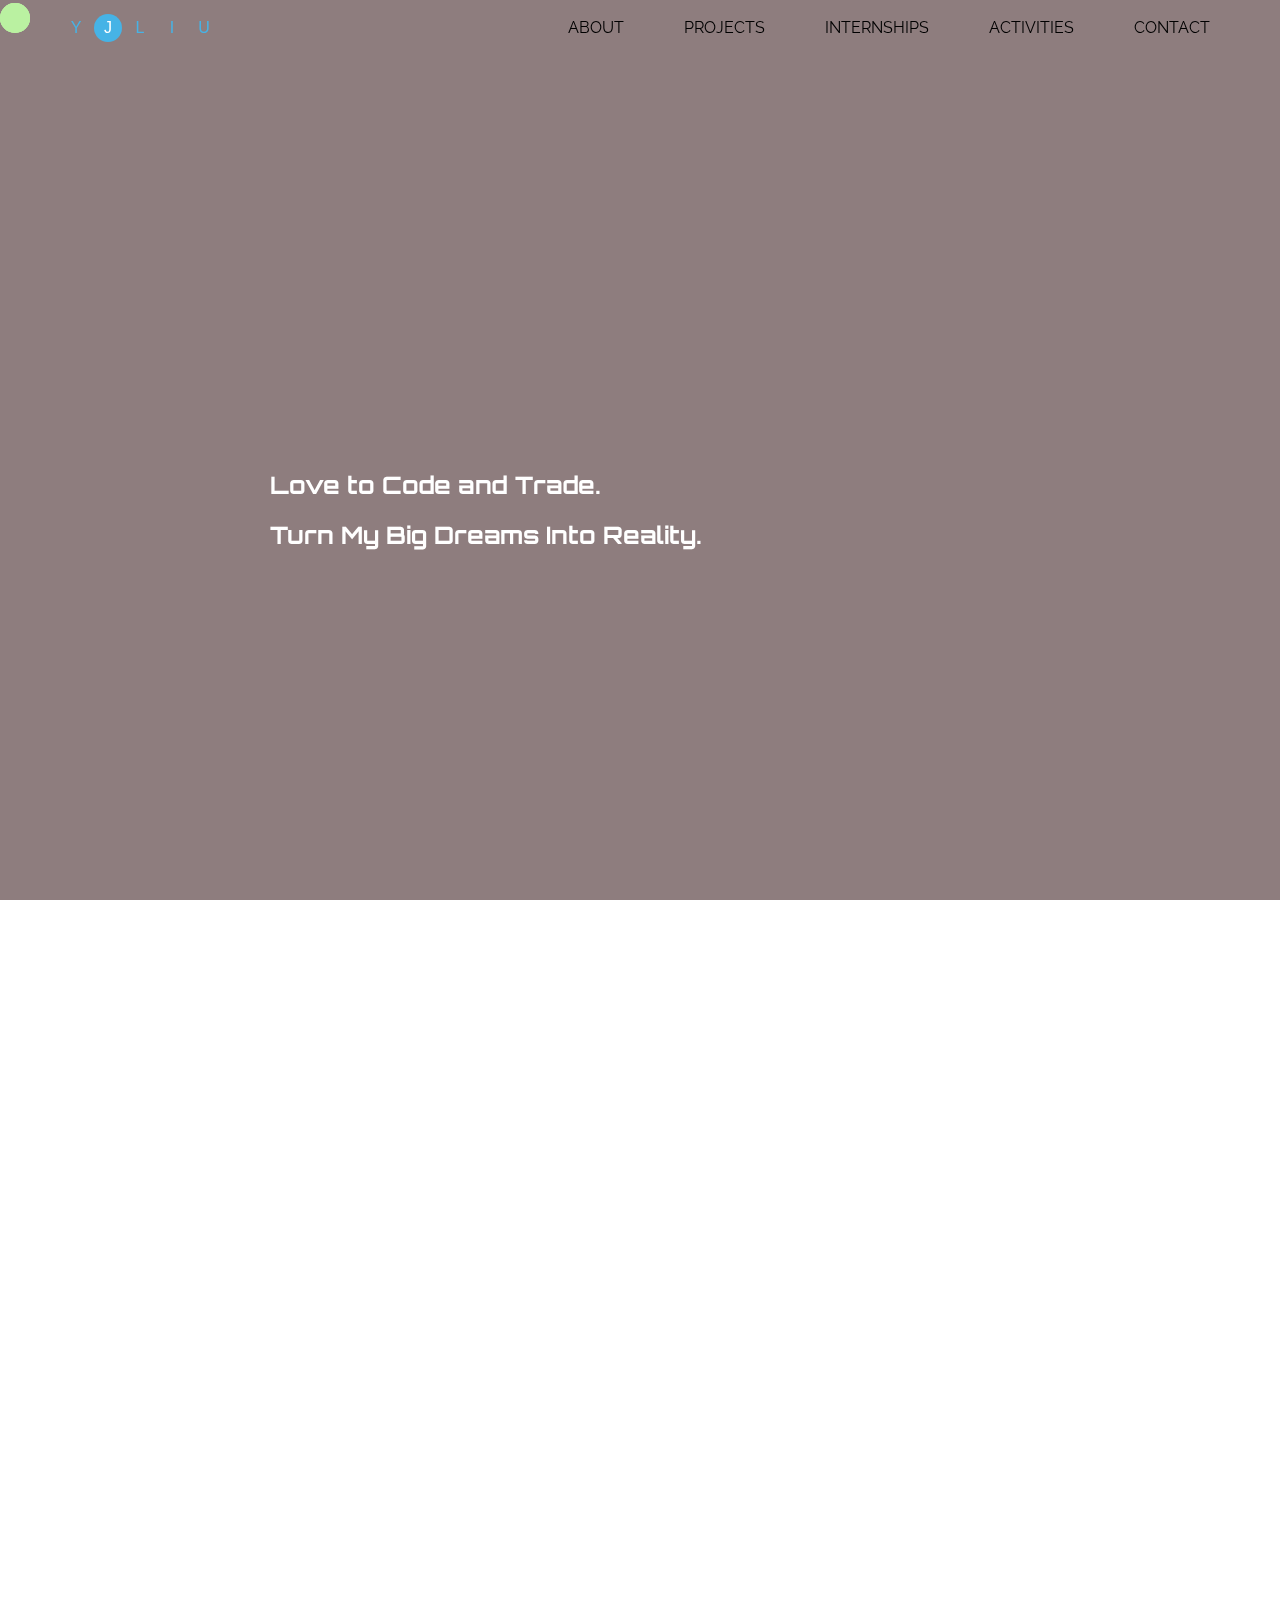
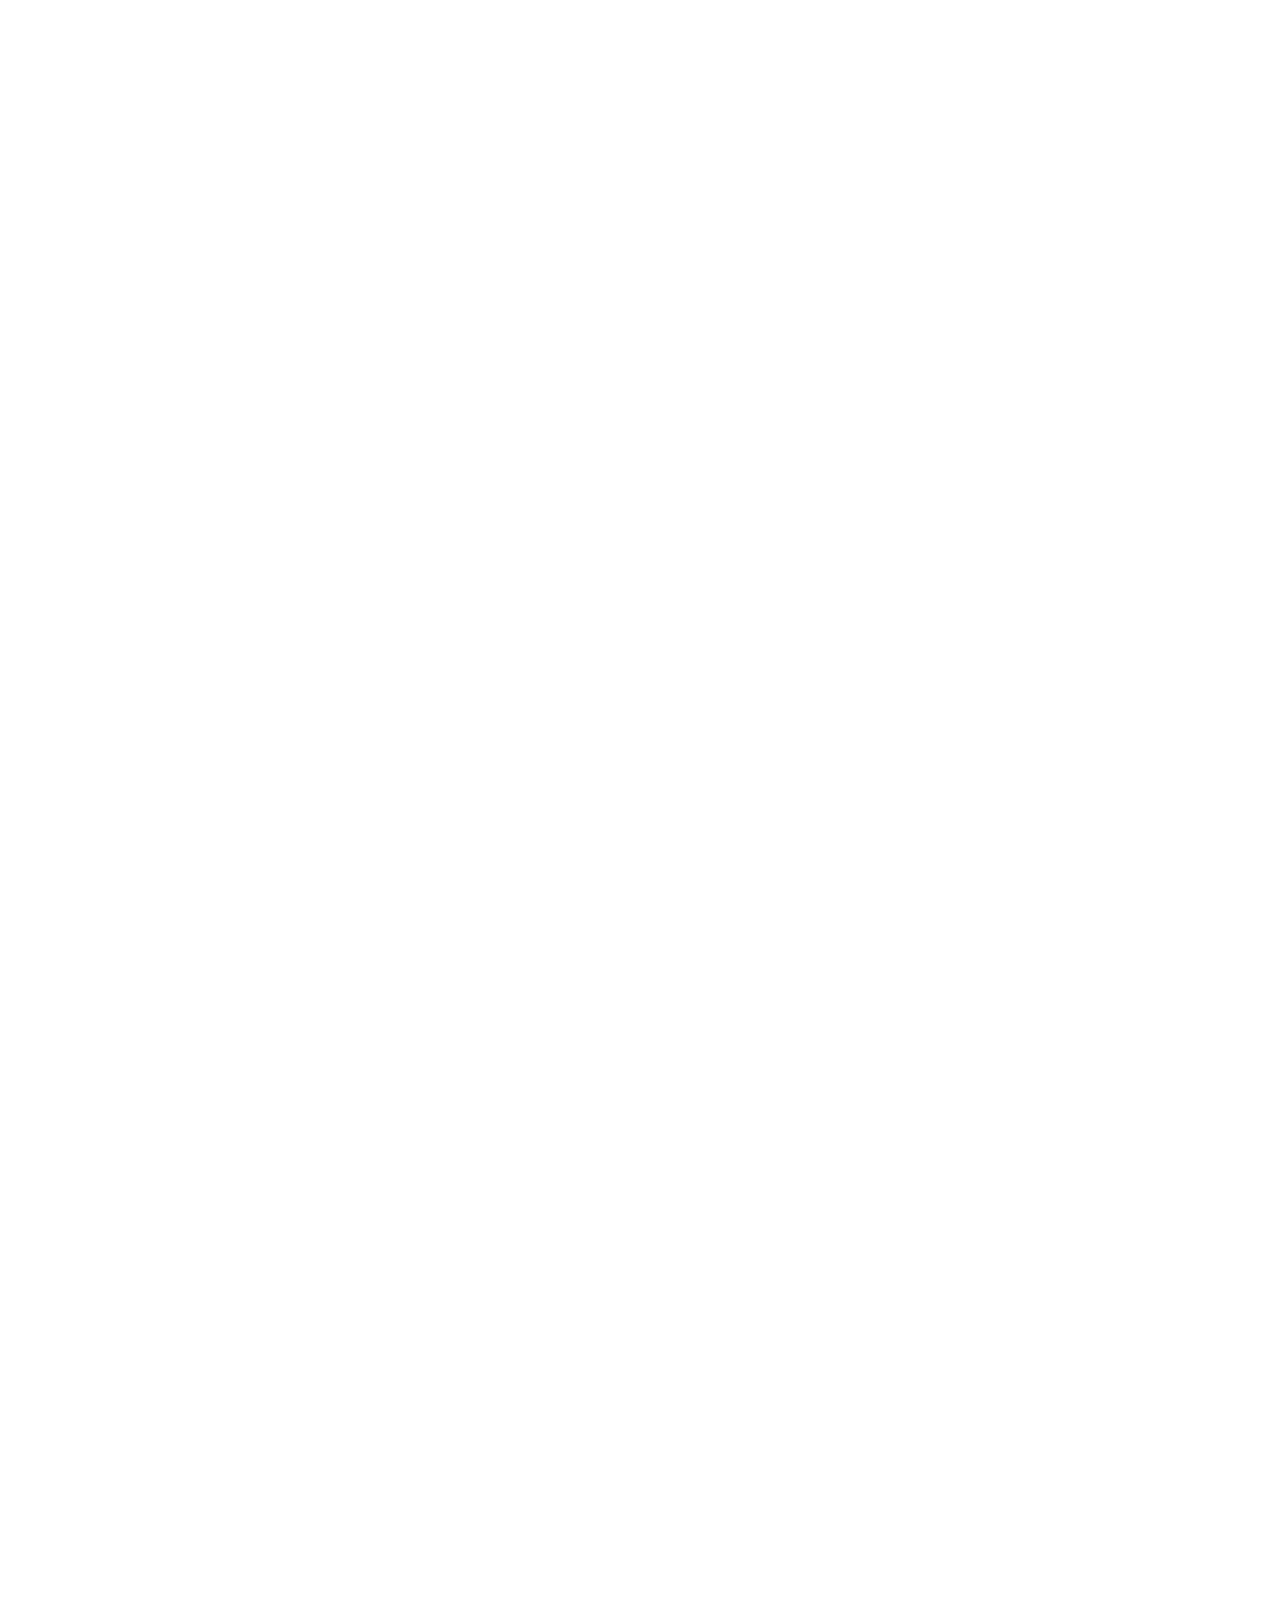
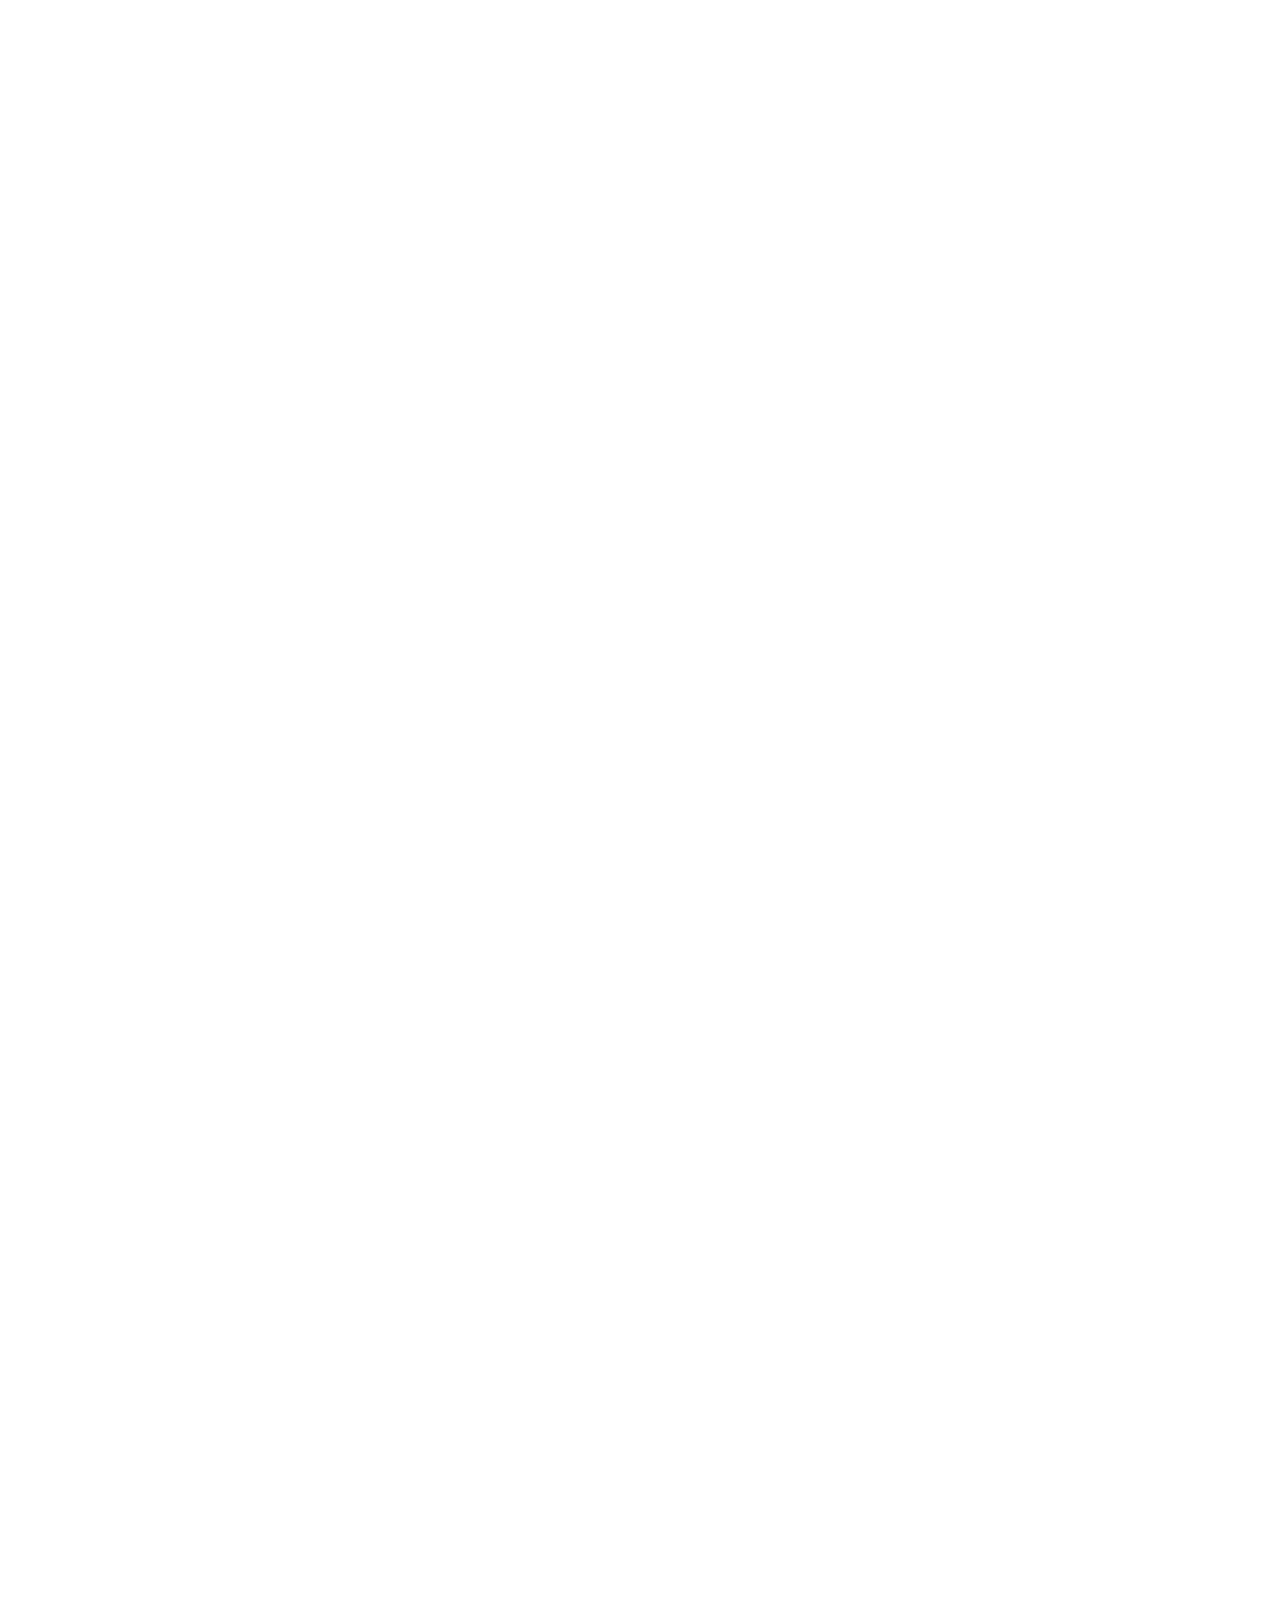
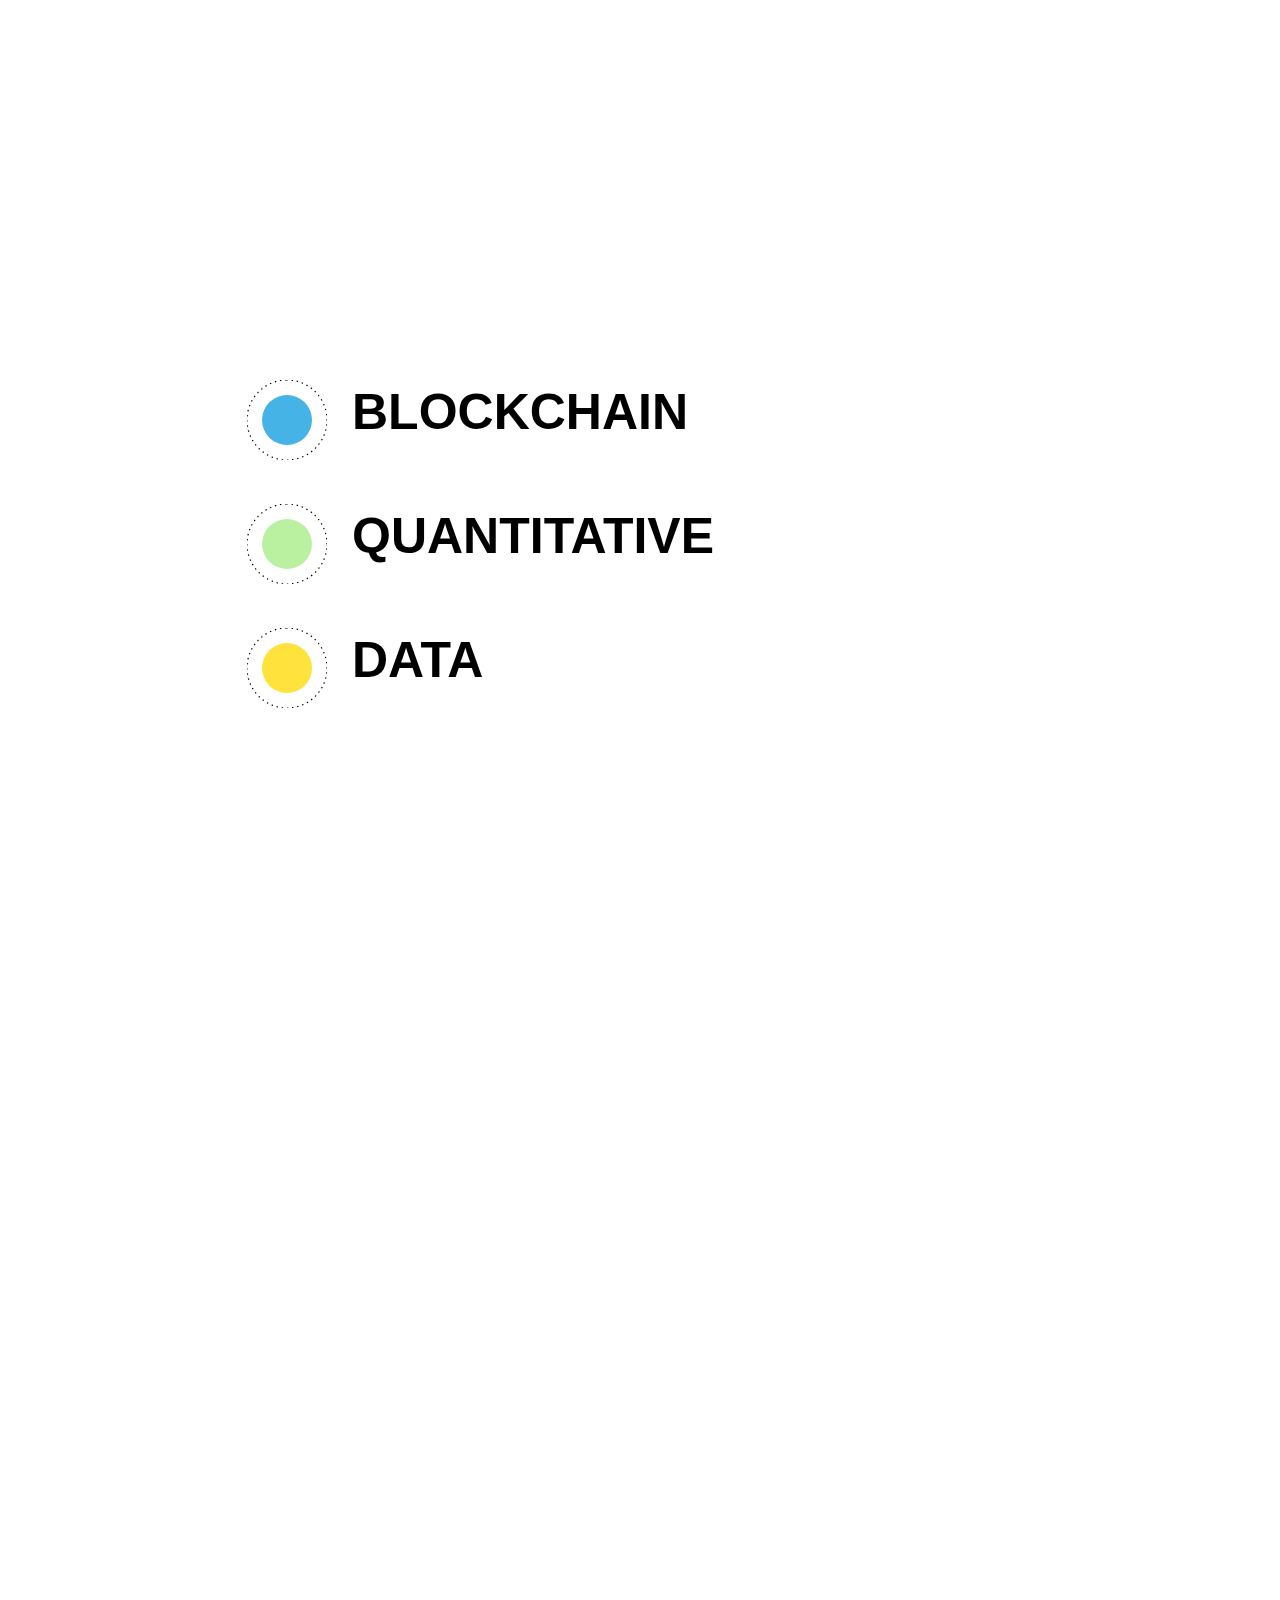
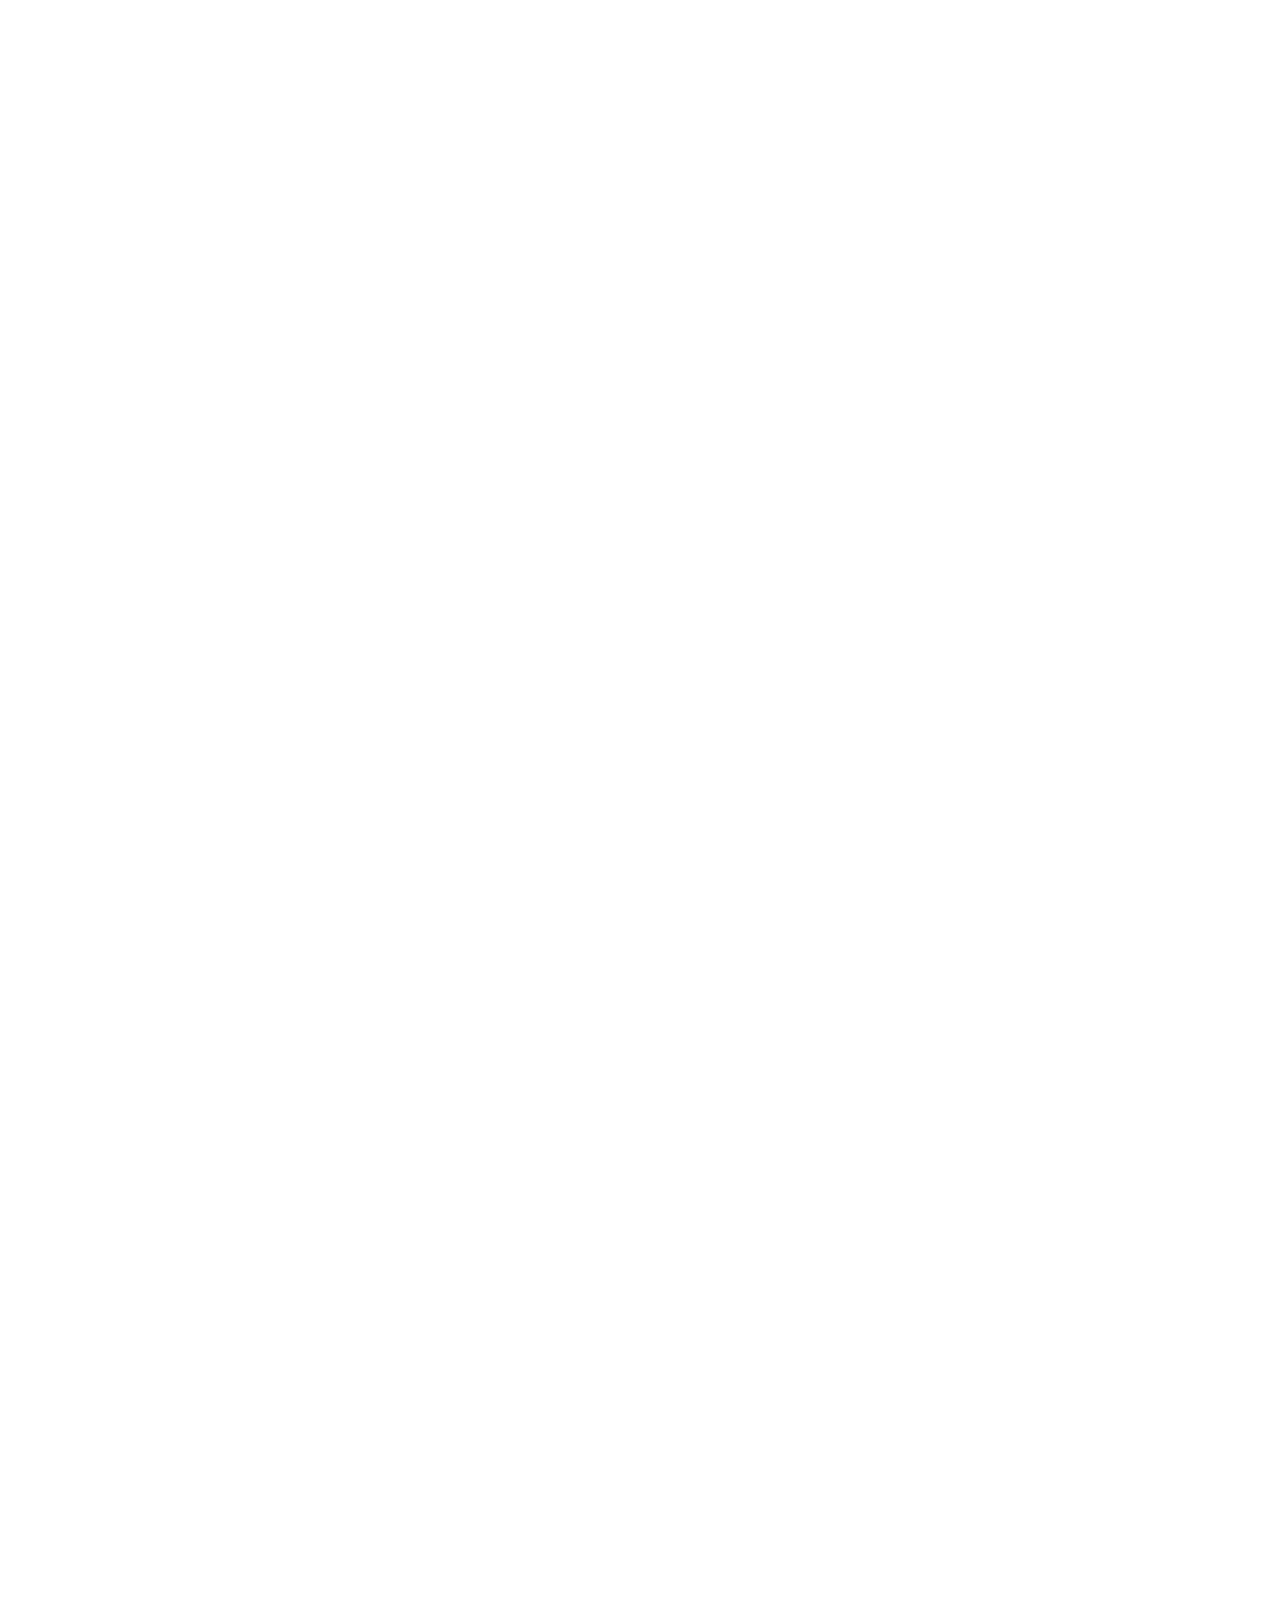
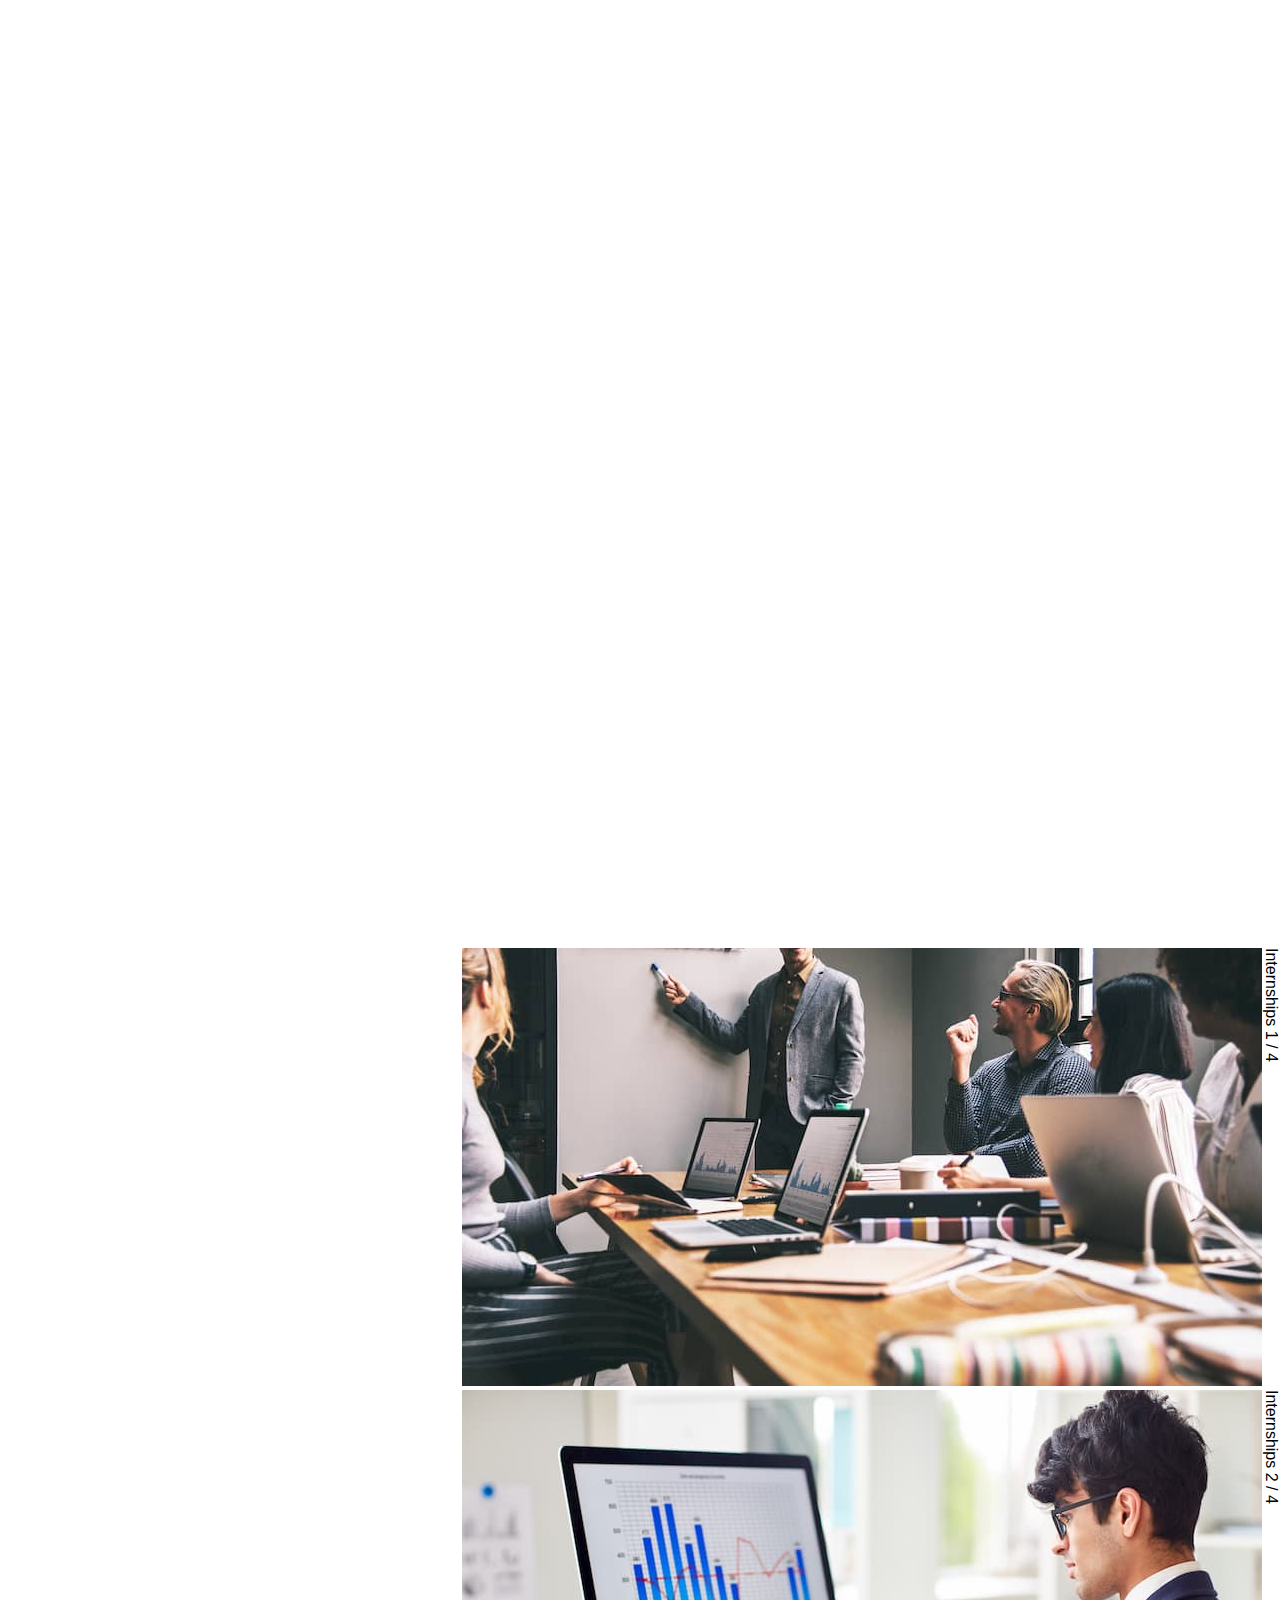
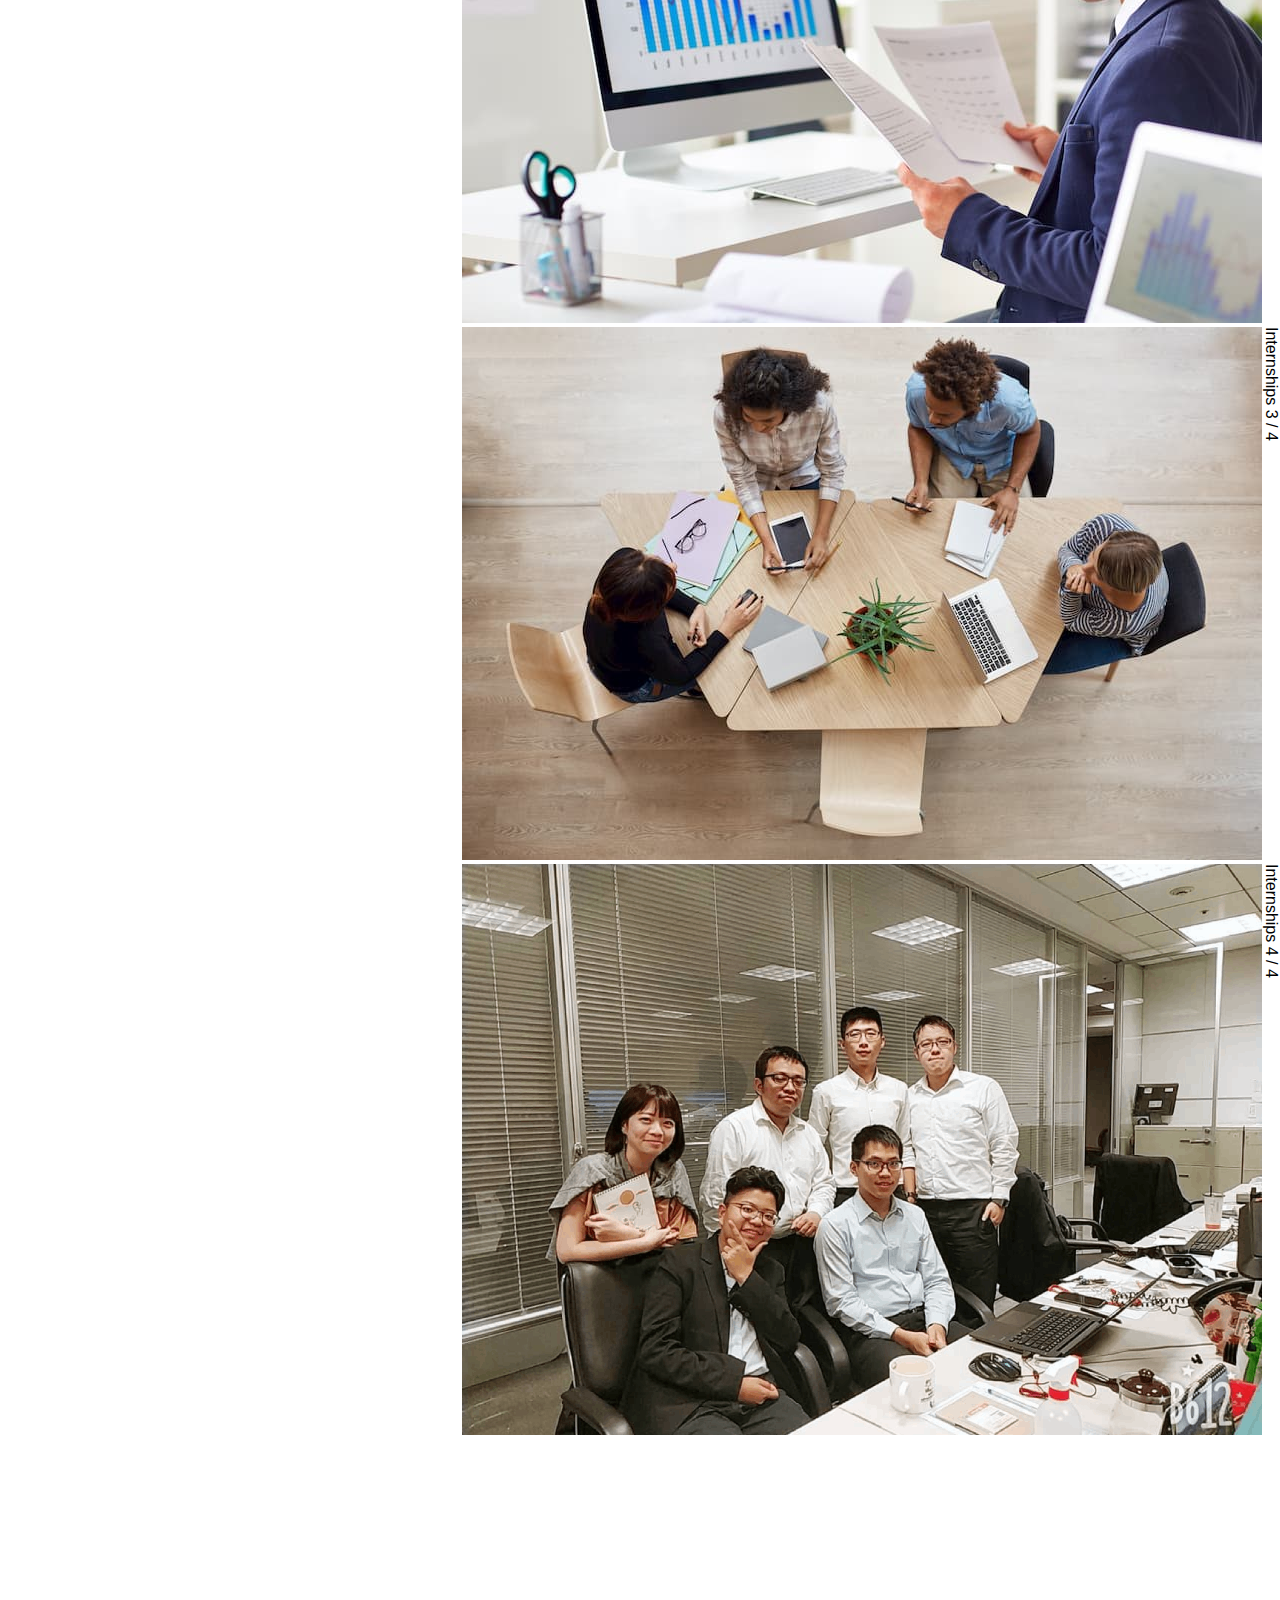
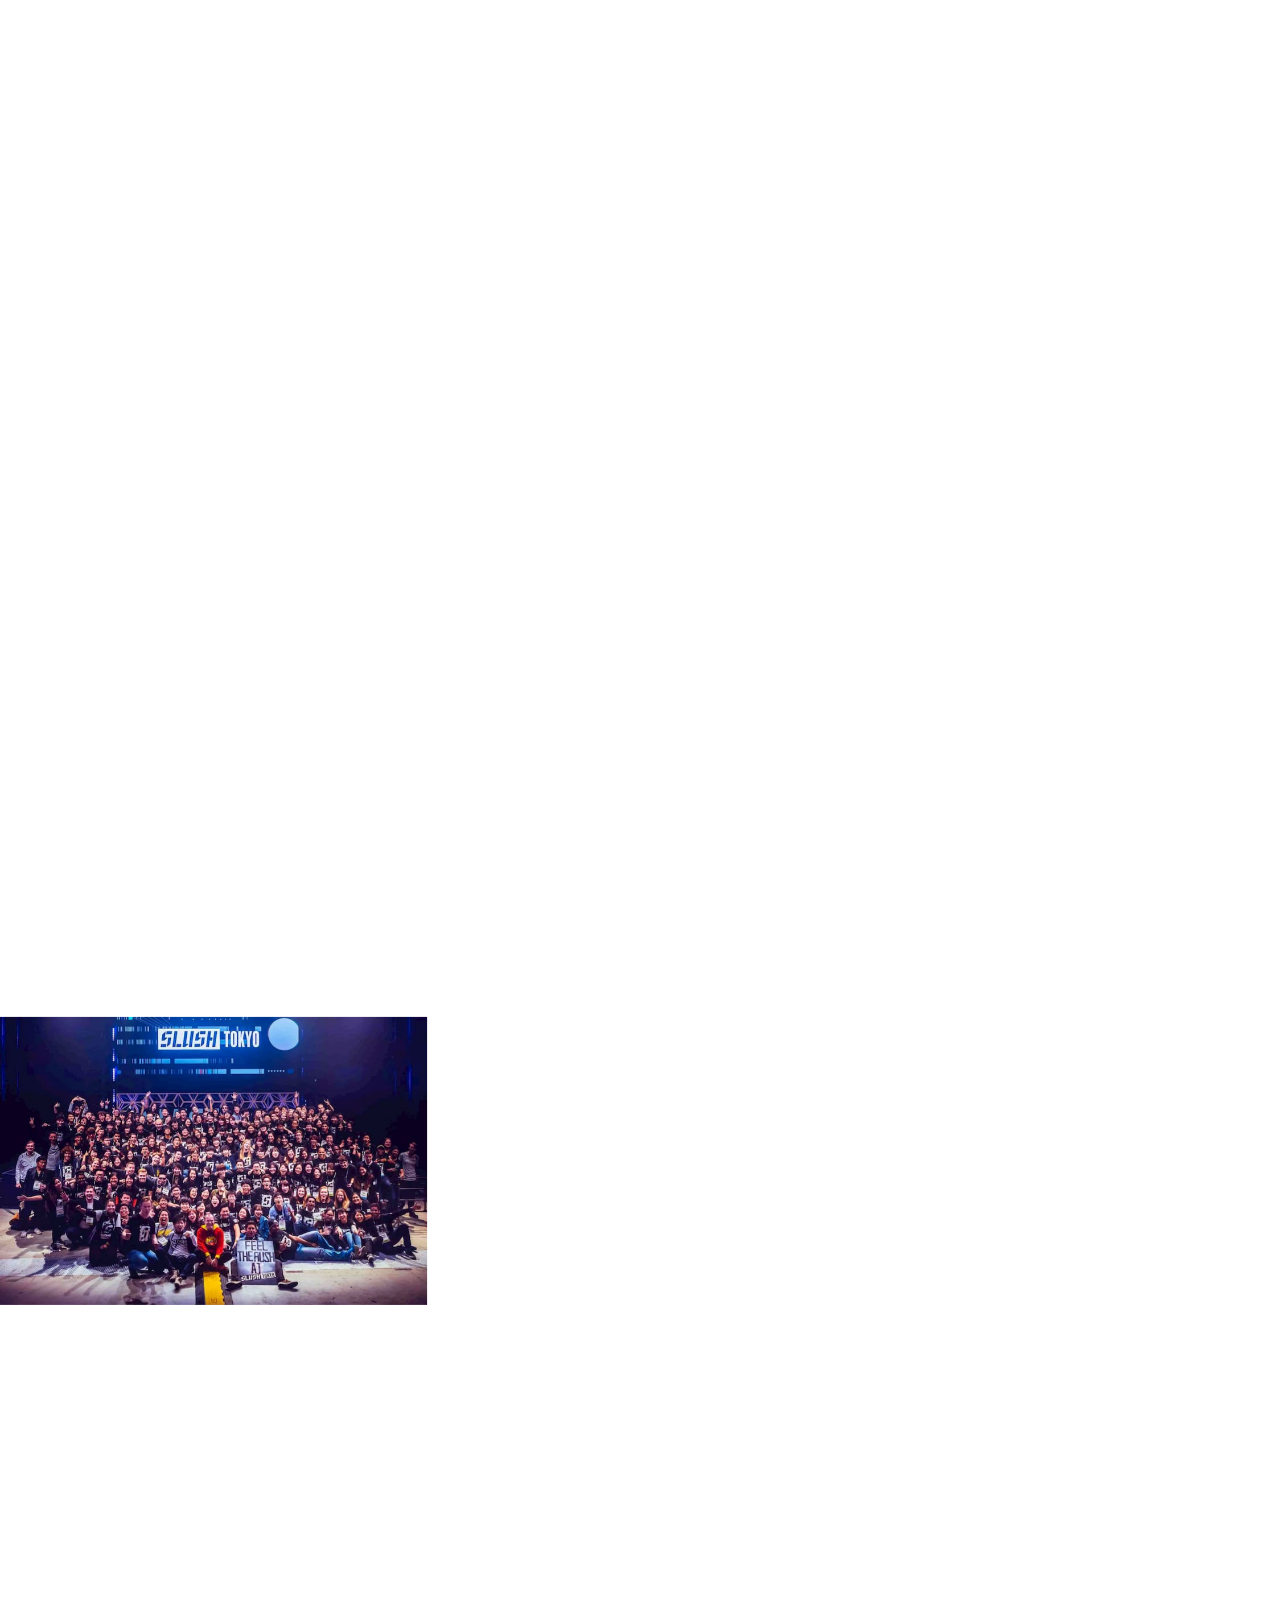
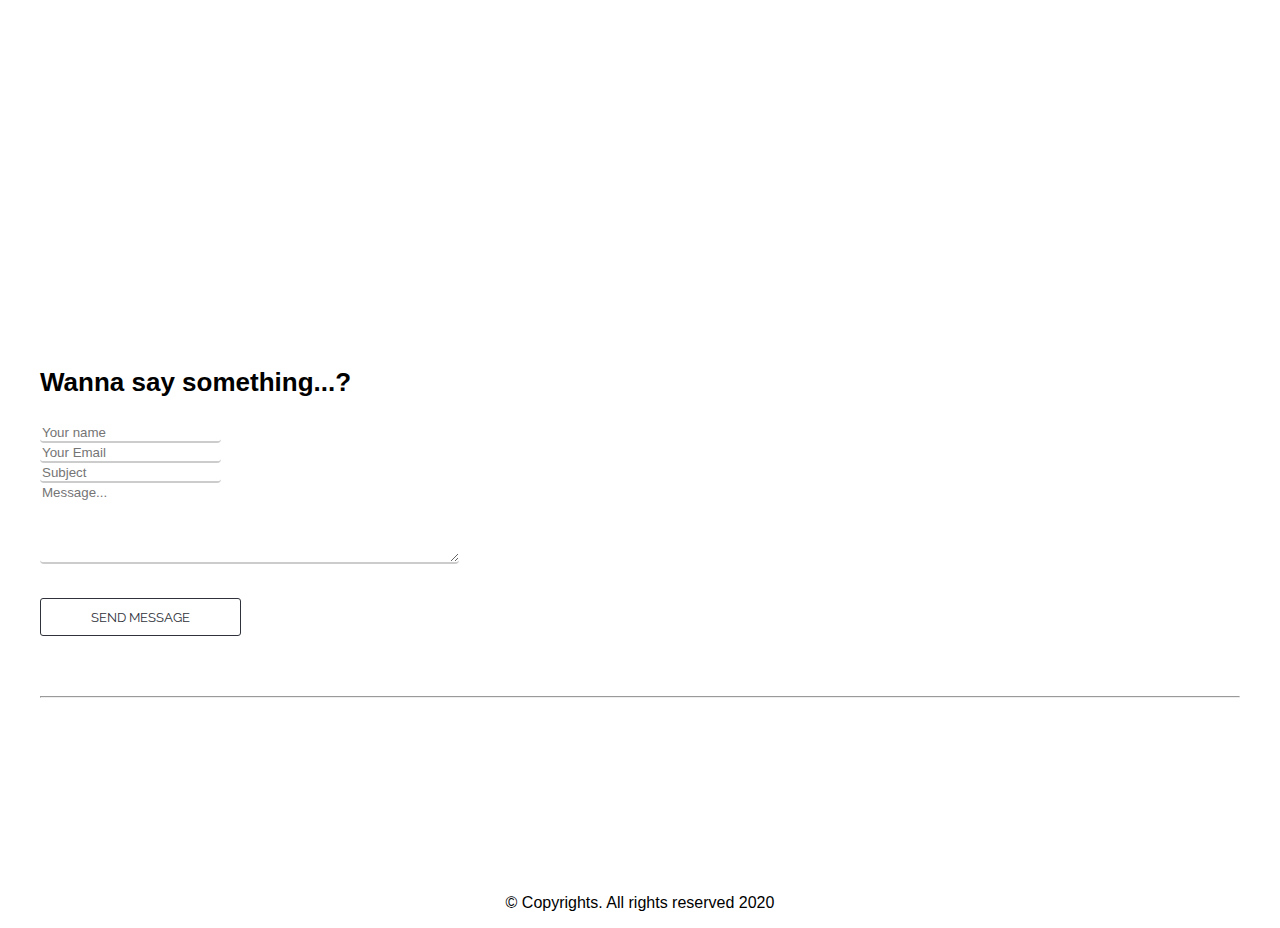
==== commit 9ec6f096: "." ====
--- a/index.html
+++ b/index.html
@@ -137,7 +137,8 @@
 
             </h3>
             <h4>
-                The side-projects, including Blockchain Car Rental Application Backend, Stock Trading System, and Product Data Analysis.
+                The side-projects, including Blockchain Car Rental Application Backend, Stock Trading System, and
+                Product Data Analysis.
             </h4>
 
         </div>
@@ -270,7 +271,9 @@
                         Software Engineering Intern / QA Intern 2019.1-present
                     </h4>
                     <p>
-                        Set up testing scenario and workflow, and practiced the scenario for products. Reaearch the blockchain stable coin structure. Tested the API for backend using Flask framework and researched the potential Blockchain techniques for products.
+                        Set up testing scenario and workflow, and practiced the scenario for products. Reaearch the
+                        blockchain stable coin structure. Tested the API for backend using Flask framework and
+                        researched the potential Blockchain techniques for products.
                     </p>
                 </div>
                 <div class="intern-pic intern-pic-1">
@@ -290,7 +293,8 @@
                         Research Assistant 2019.3 - present at Electrical Engineering Department
                     </h4>
                     <p>
-                        Constructed market mechanism and developed a new form of implementation of Blockchain in automobile industry and built the backend connected the Quorum node.</p>
+                        Constructed market mechanism and developed a new form of implementation of Blockchain in
+                        automobile industry and built the backend connected the Quorum node.</p>
                     </p>
                 </div>
                 <div class="intern-pic intern-pic-2">
@@ -309,7 +313,8 @@
                     </h3>
                     <h4>Research Assistant</h4>
                     <h4>2018.9 - 2020.1 at Finance Department</h4>
-                    <p>Scraped the websites for CRS research of US companies, and skilled labor risks research in 10-k files.</p>
+                    <p>Scraped the websites for CRS research of US companies, and skilled labor risks research in 10-k
+                        files.</p>
                 </div>
                 <div class="intern-pic intern-pic-3">
                     <img src="resized_image/RA2.jpg" alt="ra2">
@@ -327,7 +332,9 @@
 
                     <h4>2018.7 – 2018.9</h4>
                     <p>
-                        Built the financial model with Bloomberg terminal and Excel to cross check the actual 45 global markets performance and the investment recommendations from the department of securities investment consulting
+                        Built the financial model with Bloomberg terminal and Excel to cross check the actual 45 global
+                        markets performance and the investment recommendations from the department of securities
+                        investment consulting
                     </p>
                 </div>
                 <div class="intern-pic intern-pic-4">
@@ -381,7 +388,7 @@
                     </p>
                 </div>
                 <img src="resized_image/slush.jpg" alt="slush" class="slush-img"> -->
-
+            <!-- <img src="resized_image/slush.jpg" alt="slush" class="slush-img"> -->
         </div>
 
 
@@ -406,6 +413,8 @@
 
                 <img src="resized_image/nfac.jpg" alt="nfac" id="nfac">
             </div> -->
+            <!-- <img src="resized_image/nfac.jpg" alt="nfac" id="nfac"> -->
+
         </div>
 
 
@@ -431,6 +440,8 @@
                 <img src="resized_image/yanxing.jpg" alt="yanxing" id="yanxing">
 
             </div> -->
+            <!-- <img src="resized_image/yanxing.jpg" alt="yanxing" id="yanxing"> -->
+
         </div>
 
 
@@ -459,17 +470,21 @@
             <form id="contact-form" class="form" action="#" method="POST" role="form">
                 <div class="form-group">
                     <!-- <label class="form-label" for="name">Your Name</label> -->
-                    <input type="text" class="form-control" id="name" name="name" placeholder="Your name" tabindex="1" required>
+                    <input type="text" class="form-control" id="name" name="name" placeholder="Your name" tabindex="1"
+                        required>
                 </div>
                 <div class="form-group">
                     <!-- <label class="form-label" for="email">Your Email</label> -->
-                    <input type="email" class="form-control" id="email" name="email" placeholder="Your Email" tabindex="2" required>
+                    <input type="email" class="form-control" id="email" name="email" placeholder="Your Email"
+                        tabindex="2" required>
                 </div>
                 <div class="form-group">
-                    <input type="text" class="form-control" id="subject" name="subject" placeholder="Subject" tabindex="3">
+                    <input type="text" class="form-control" id="subject" name="subject" placeholder="Subject"
+                        tabindex="3">
                 </div>
                 <div class="form-group">
-                    <textarea rows="5" cols="50" name="message" class="form-control" id="message" placeholder="Message..." tabindex="4" required></textarea>
+                    <textarea rows="5" cols="50" name="message" class="form-control" id="message"
+                        placeholder="Message..." tabindex="4" required></textarea>
                 </div>
                 <div class="text-center">
                     <button type="submit" class="btn btn-start-order">Send Message</button>
--- a/index.css
+++ b/index.css
@@ -601,16 +601,46 @@
 }
 
 .activities {
-    display: flex;
-    /* width: 80%;
-    height: 100%; */
-    /* margin: 0 auto; */
-}
-
-.activity>div {
-    /* width: 50vw;
-    height: 50vh; */
-}
+  display: flex;
+  height:100vh;
+}
+.activity {
+  overflow: hidden;
+  position: relative;
+  flex-grow: 1;
+  transition: flex .3s ease-out, background-size 1.5s ease-out;
+  background-attachment: scroll;
+  background-size: 100%;
+  background-repeat: no-repeat;
+}
+.activity:nth-child(1) {
+  background-image: url("https://yichiehliu.github.io/resized_image/slush.jpg");
+  background-position: 0 0;
+}
+.activity:nth-child(2) {
+  background-image: url("https://yichiehliu.github.io/resized_image/nfac.jpg");
+  background-position: 50% 0;
+}
+.activity:nth-child(3) {
+  background-image: url("https://yichiehliu.github.io/resized_image/yanxing.jpg");
+  background-position: 100% 0;
+}
+.activity:hover {
+  flex-grow: 2;
+  background-size: 100%;
+}
+
+/* 
+.activity-tokyo {
+    background-color: #2f323a;
+}
+
+.activity-taipei {
+    background-color: #46b3e6;
+}
+.activity-china {
+    background-color: #baf1a1;
+} */
 
 .img-container {
     /* width: 50%; */
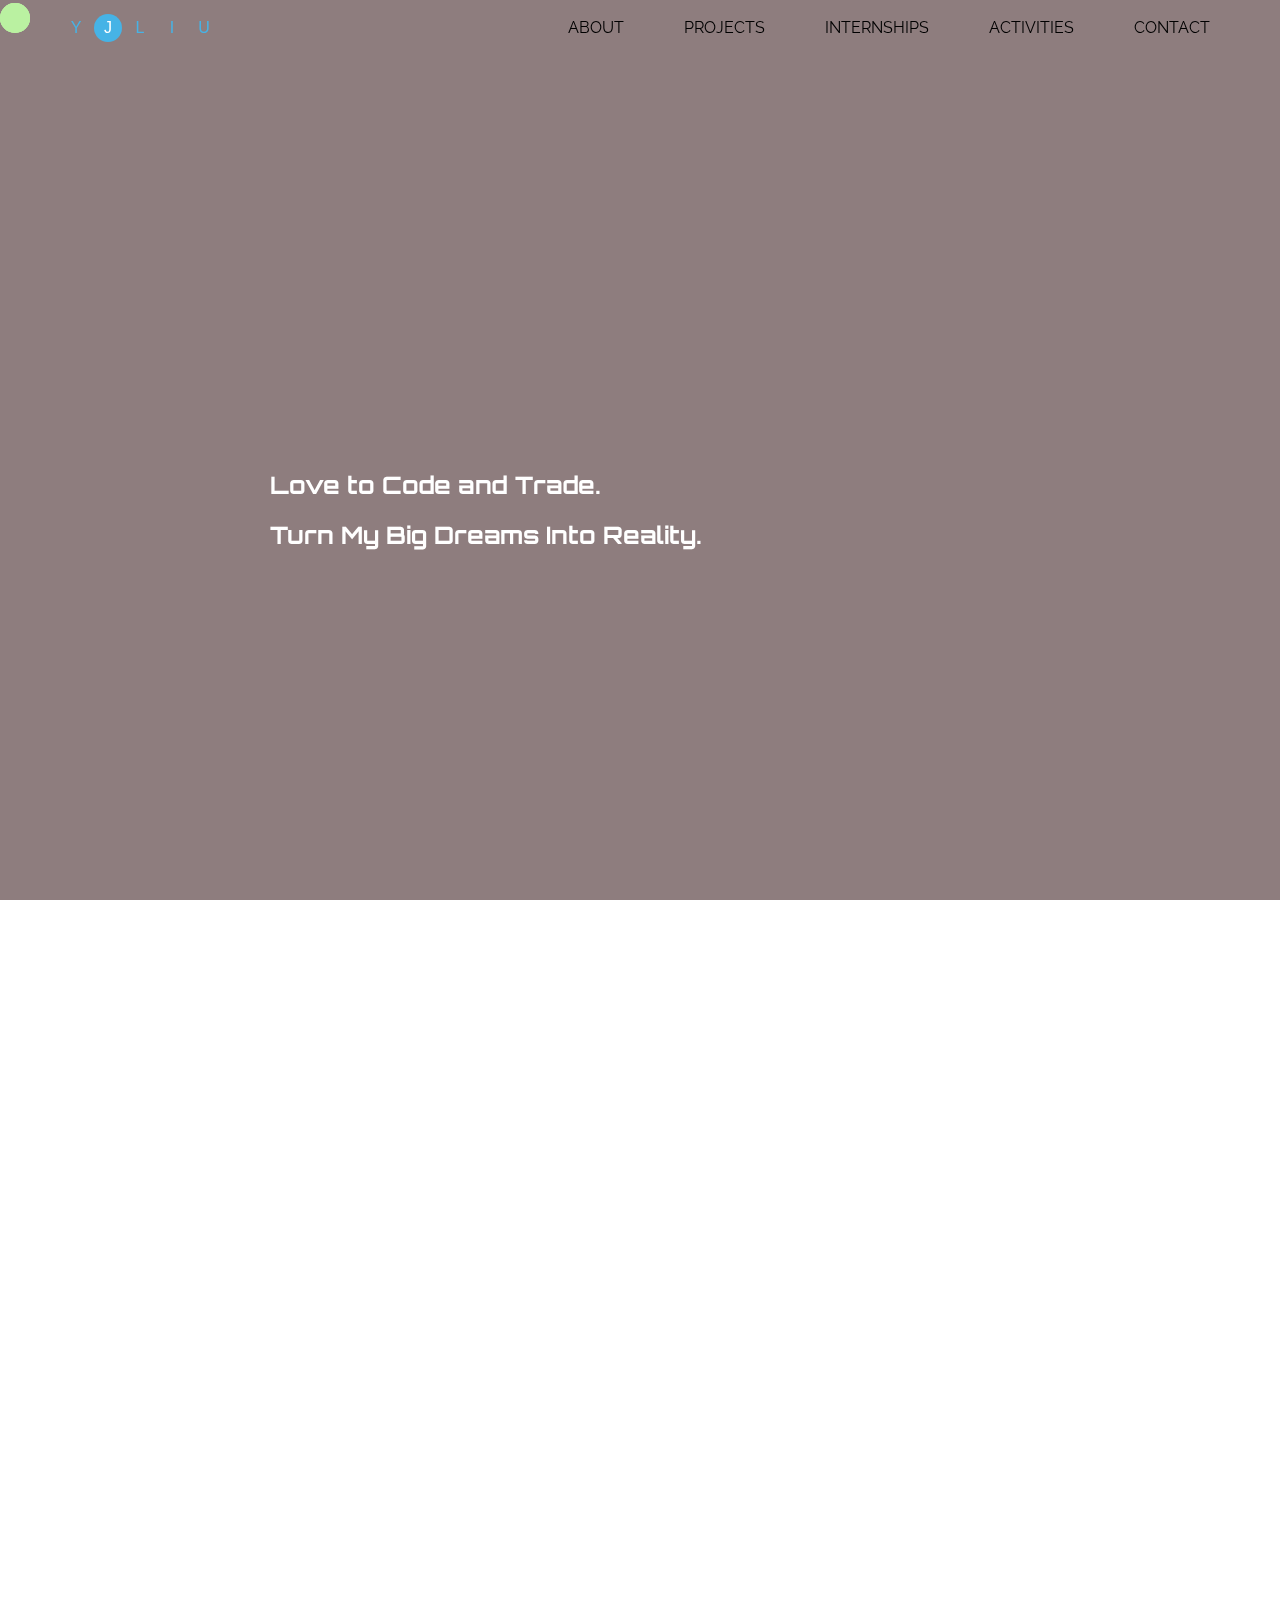
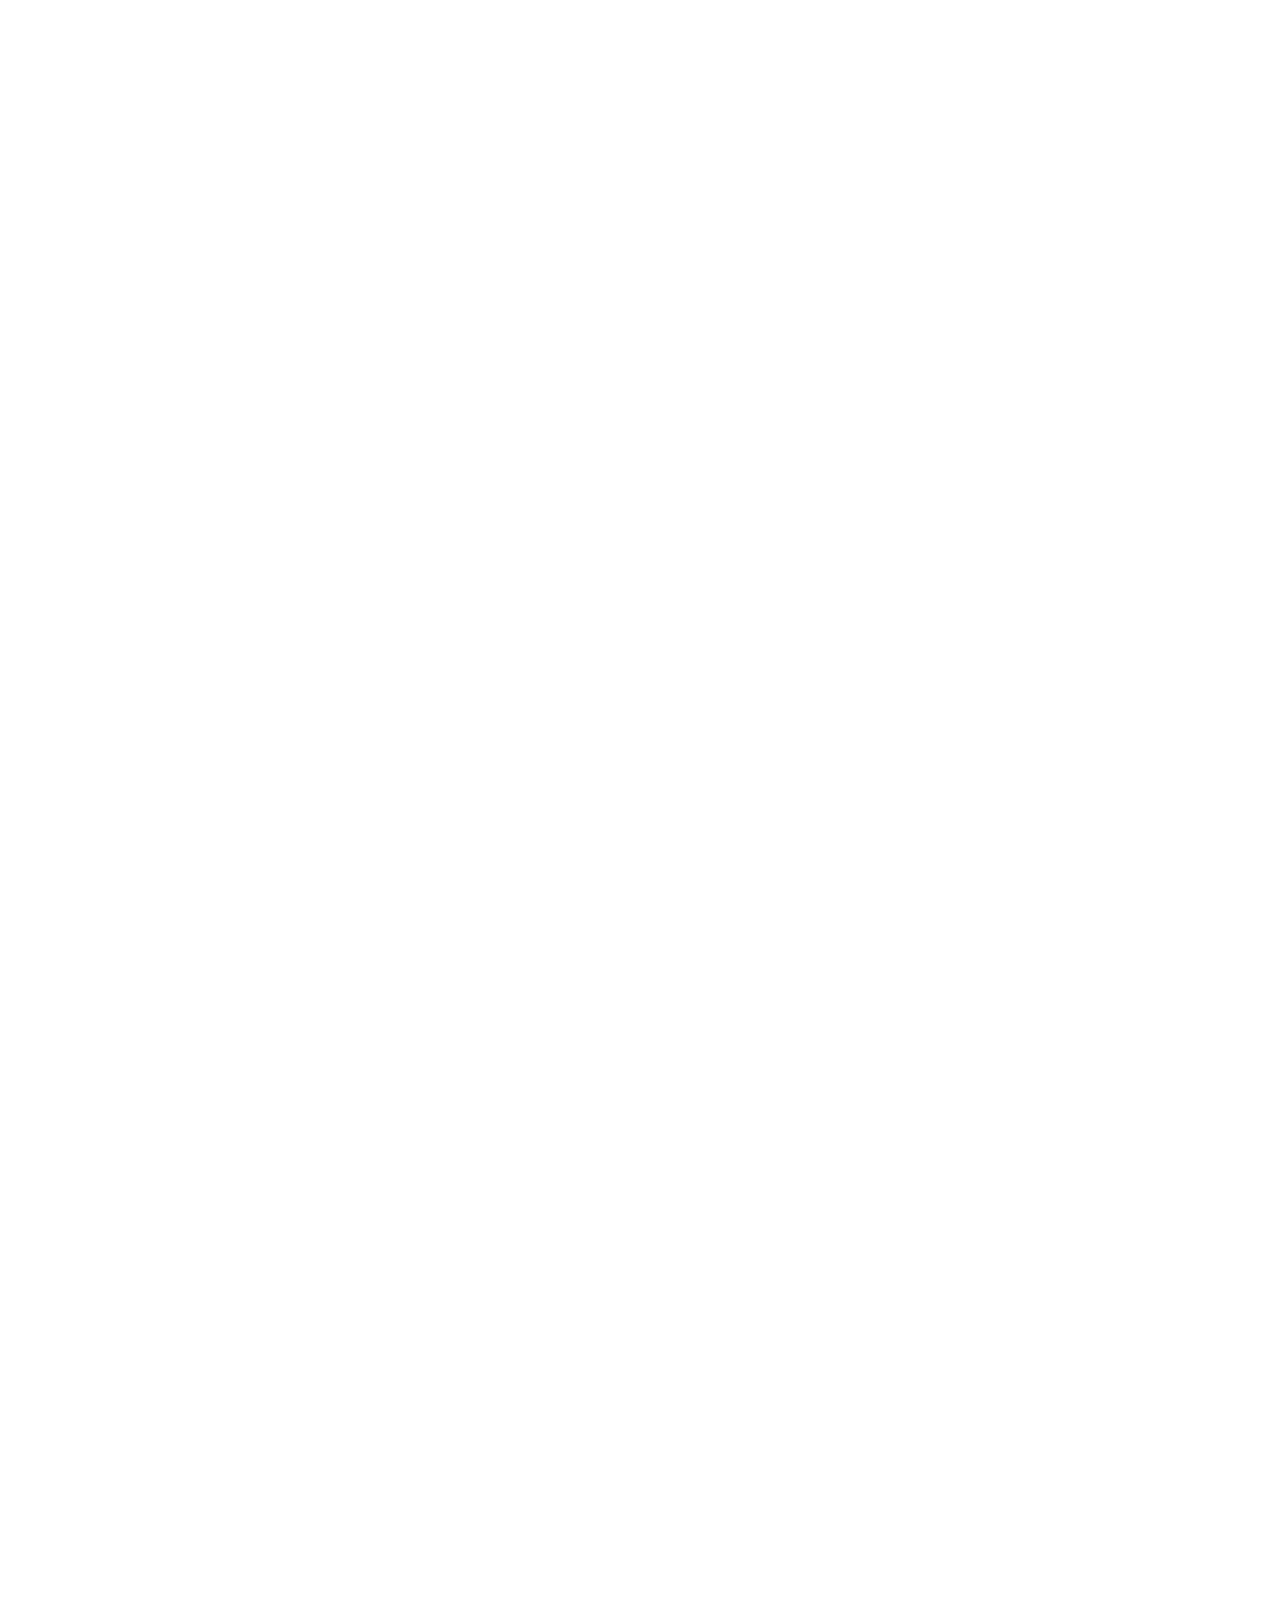
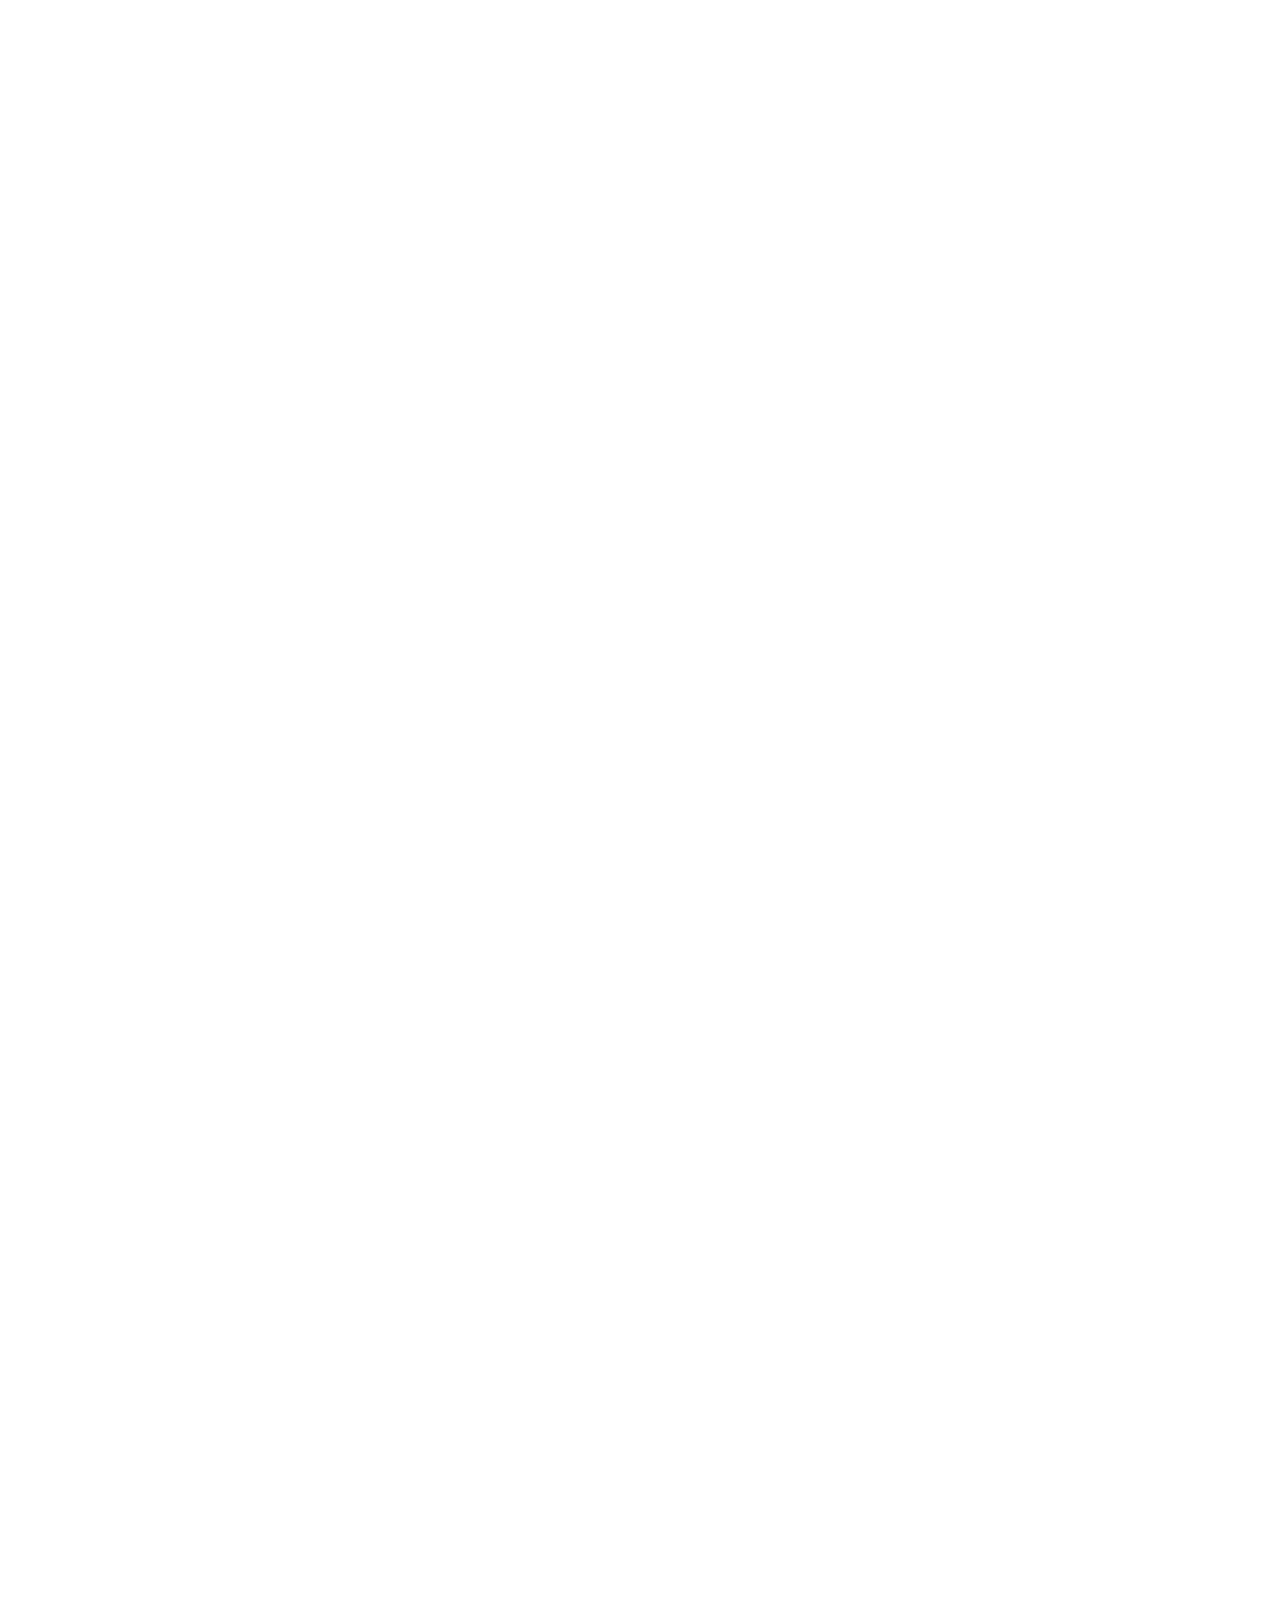
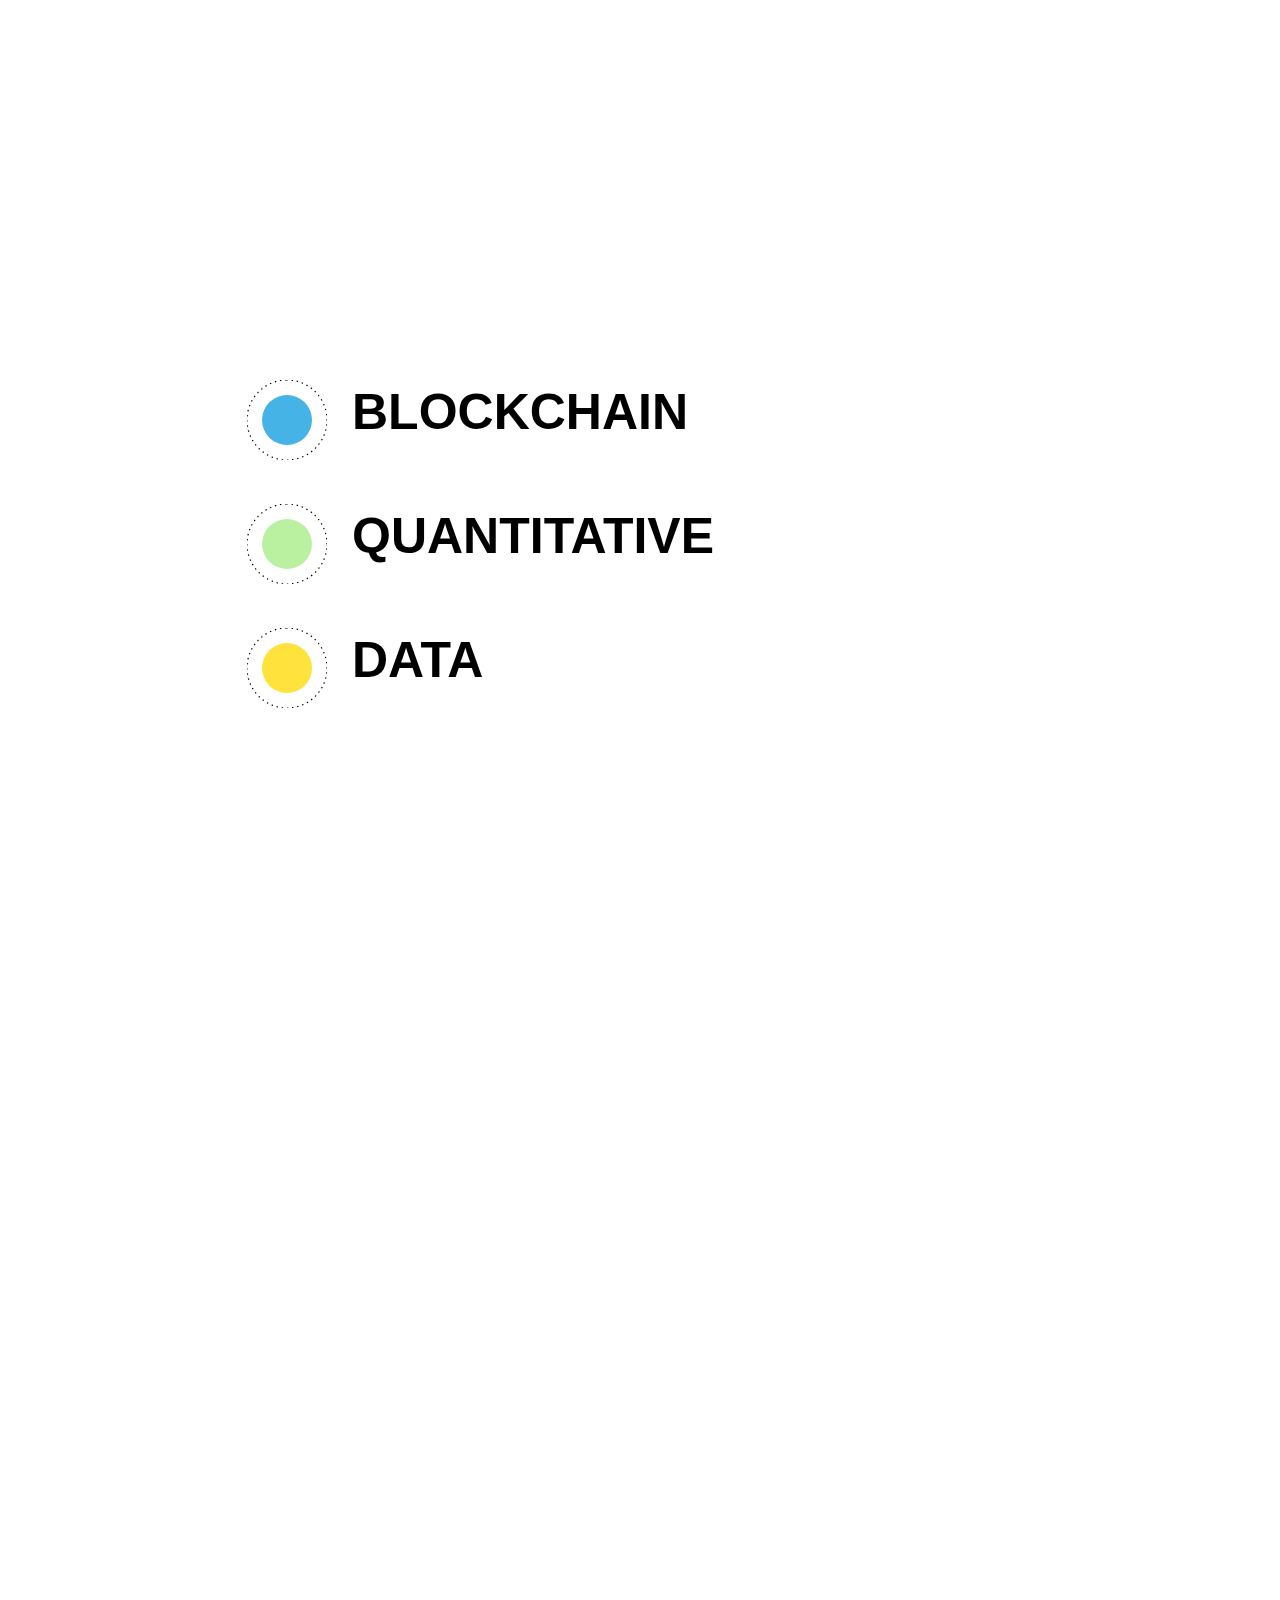
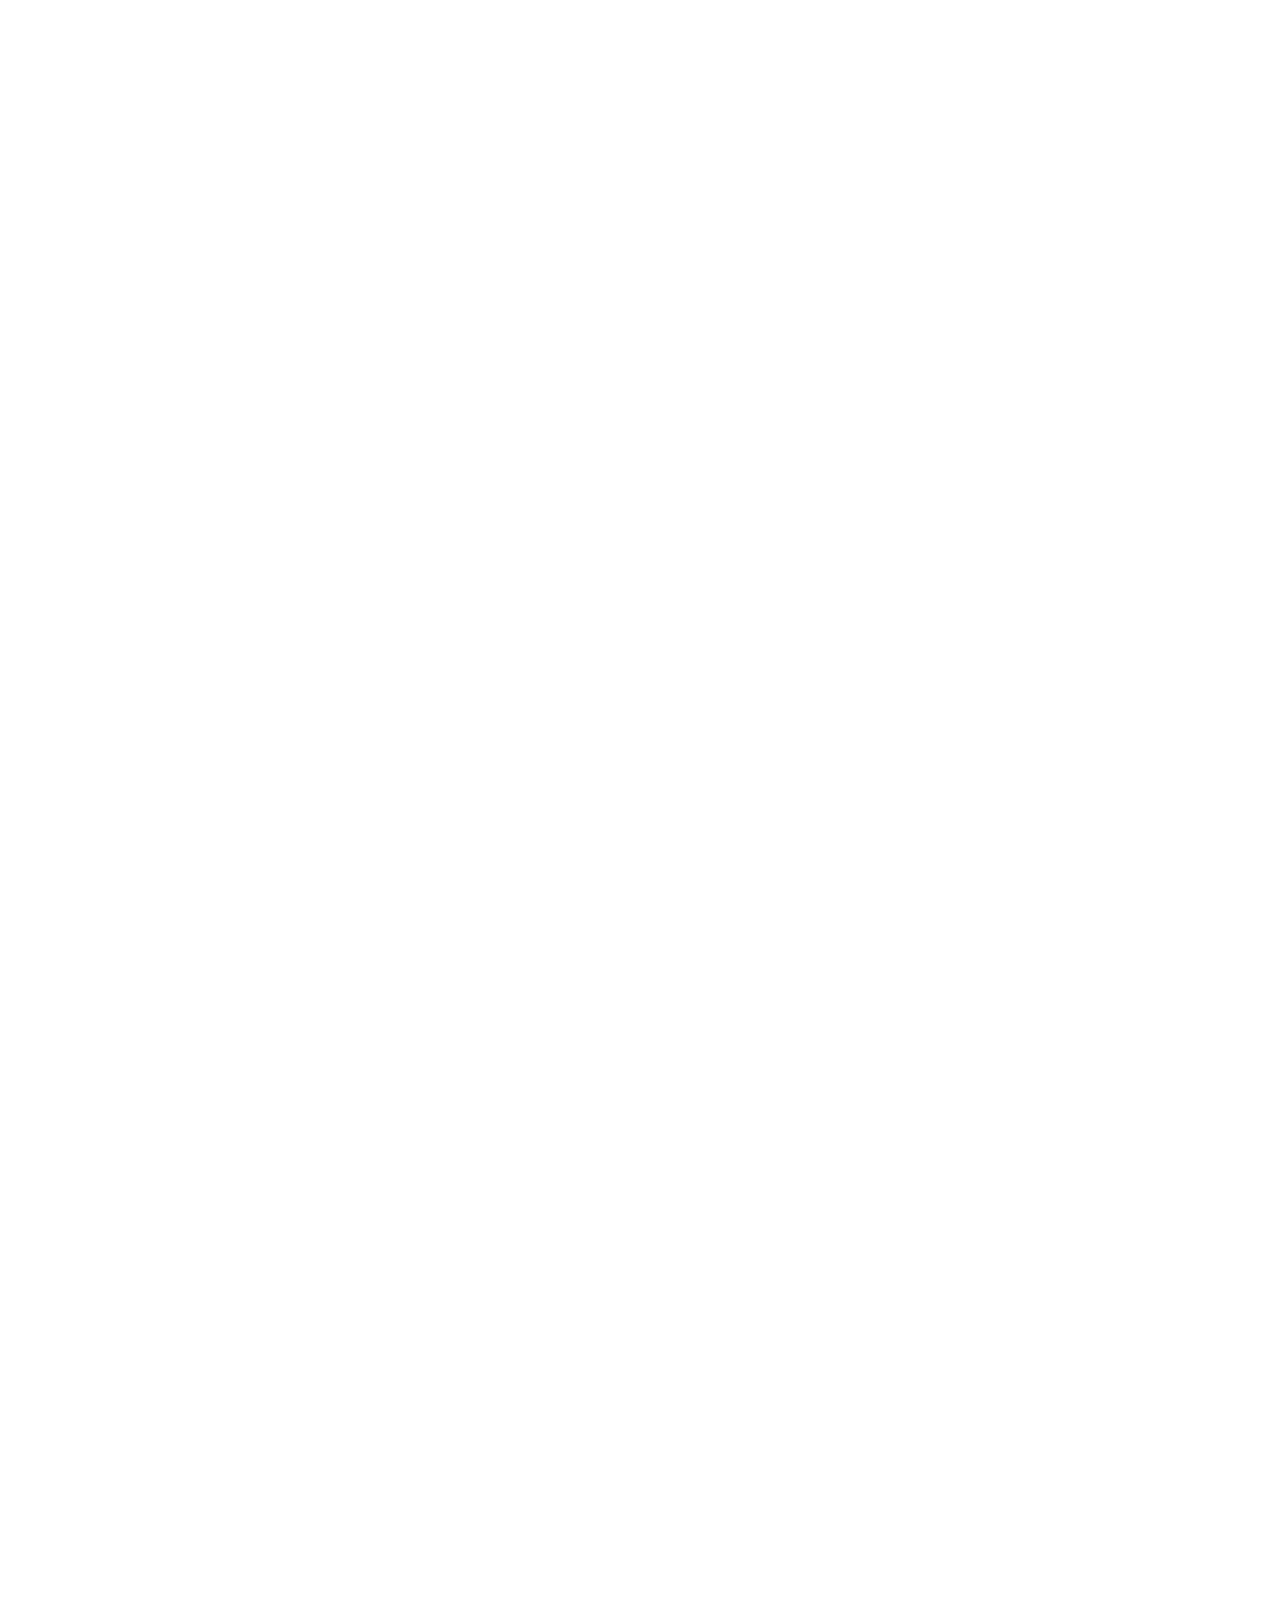
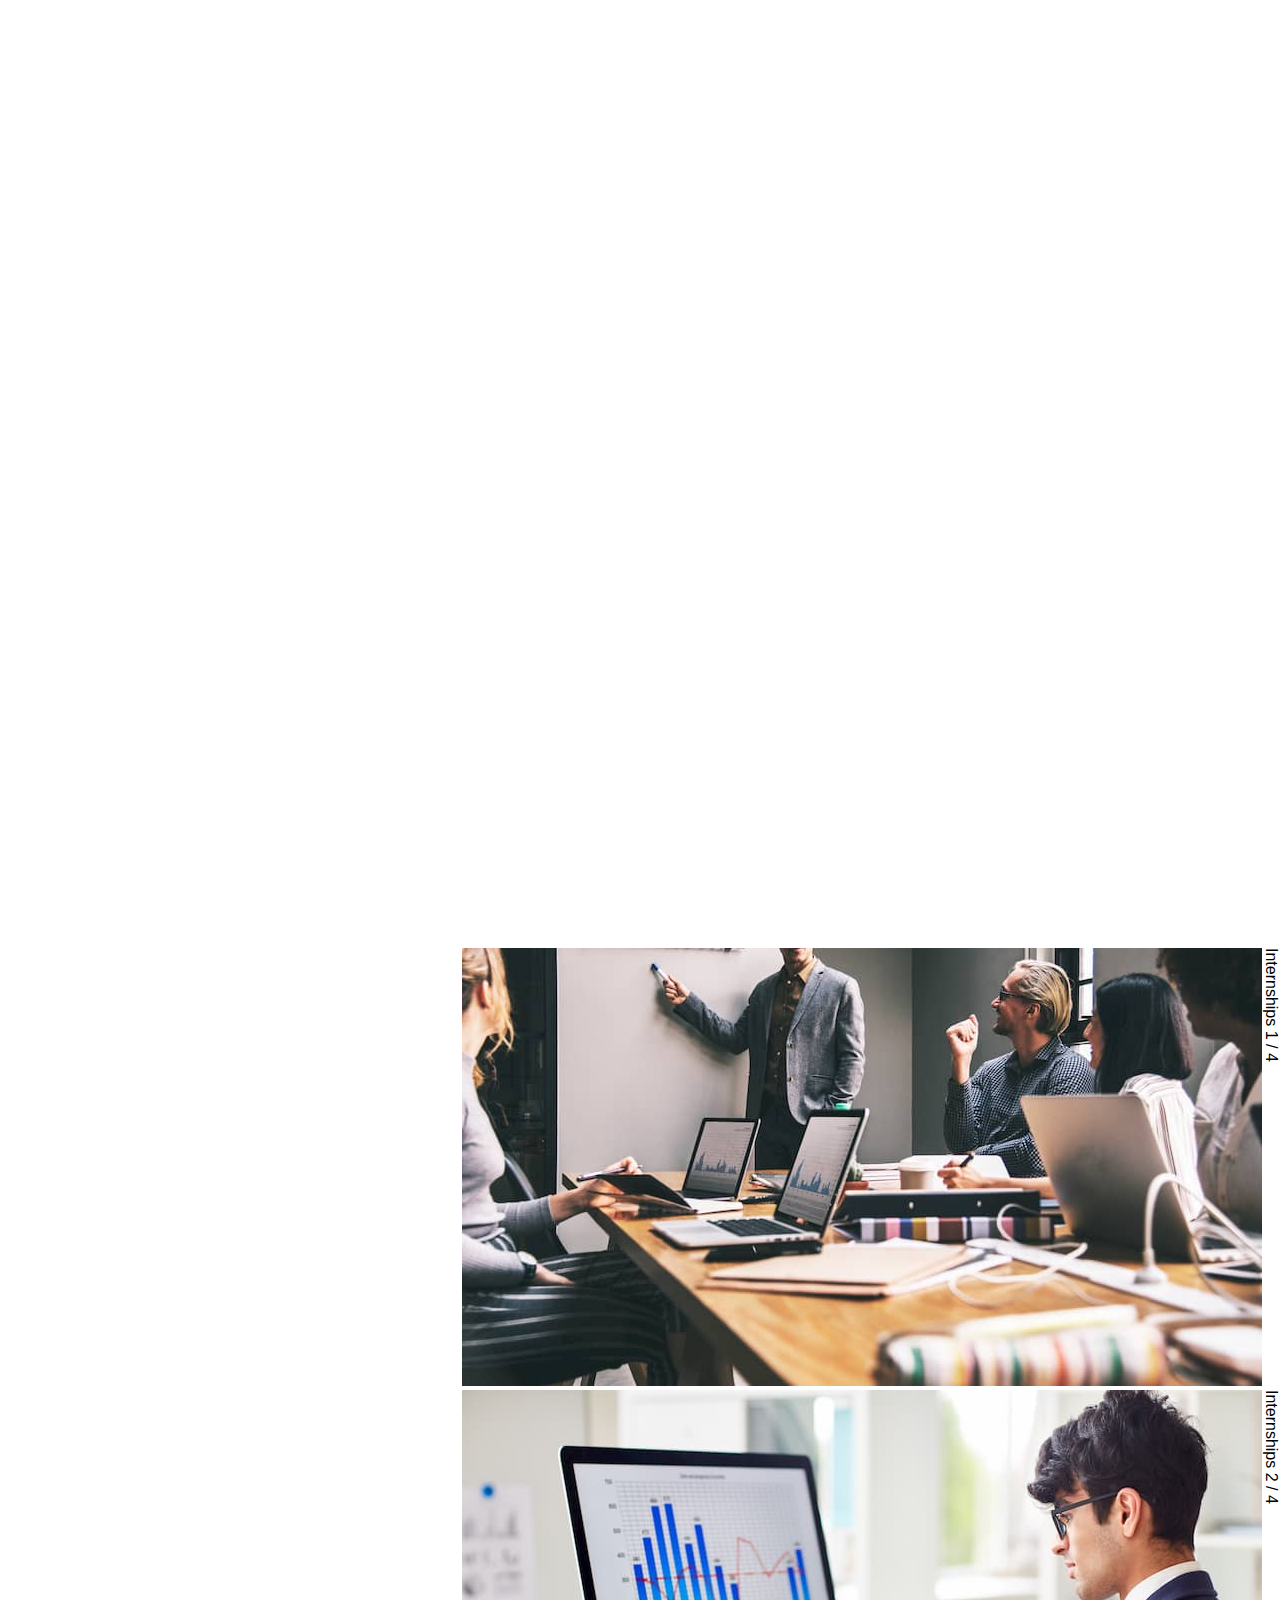
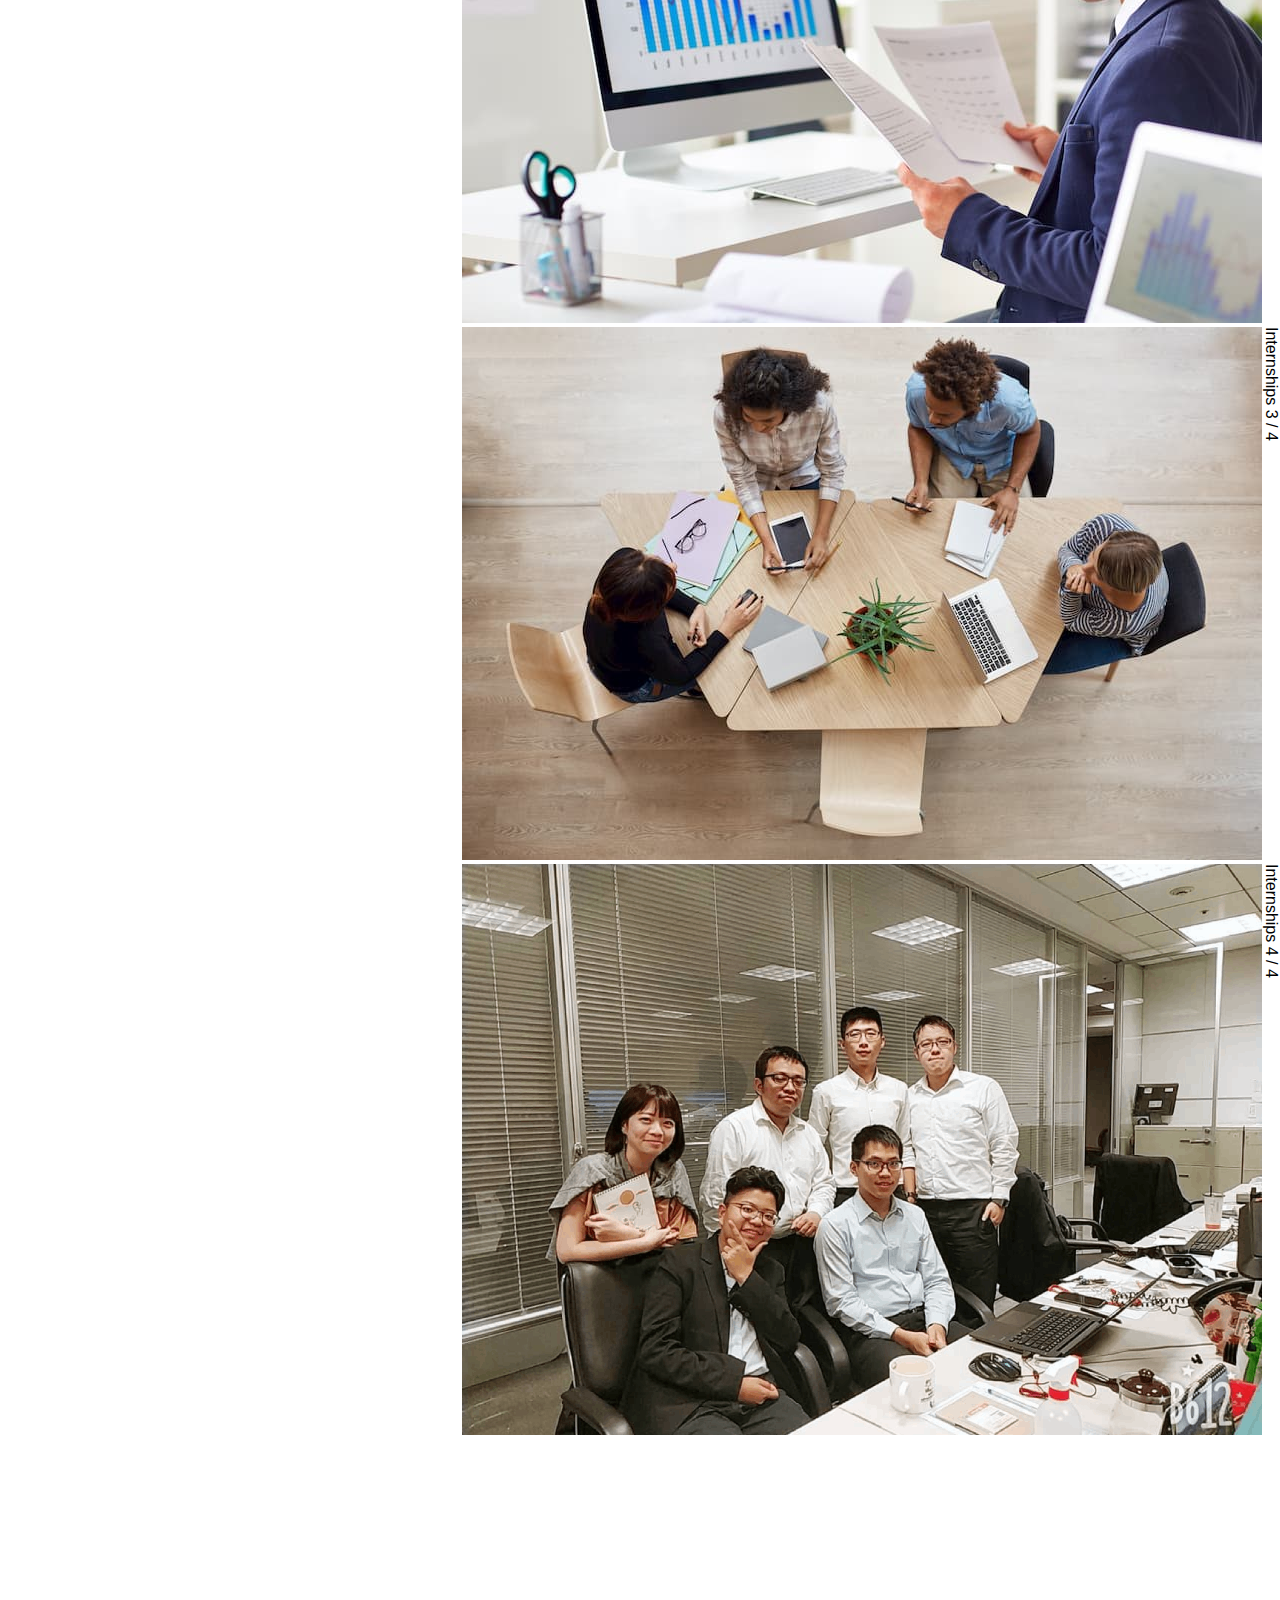
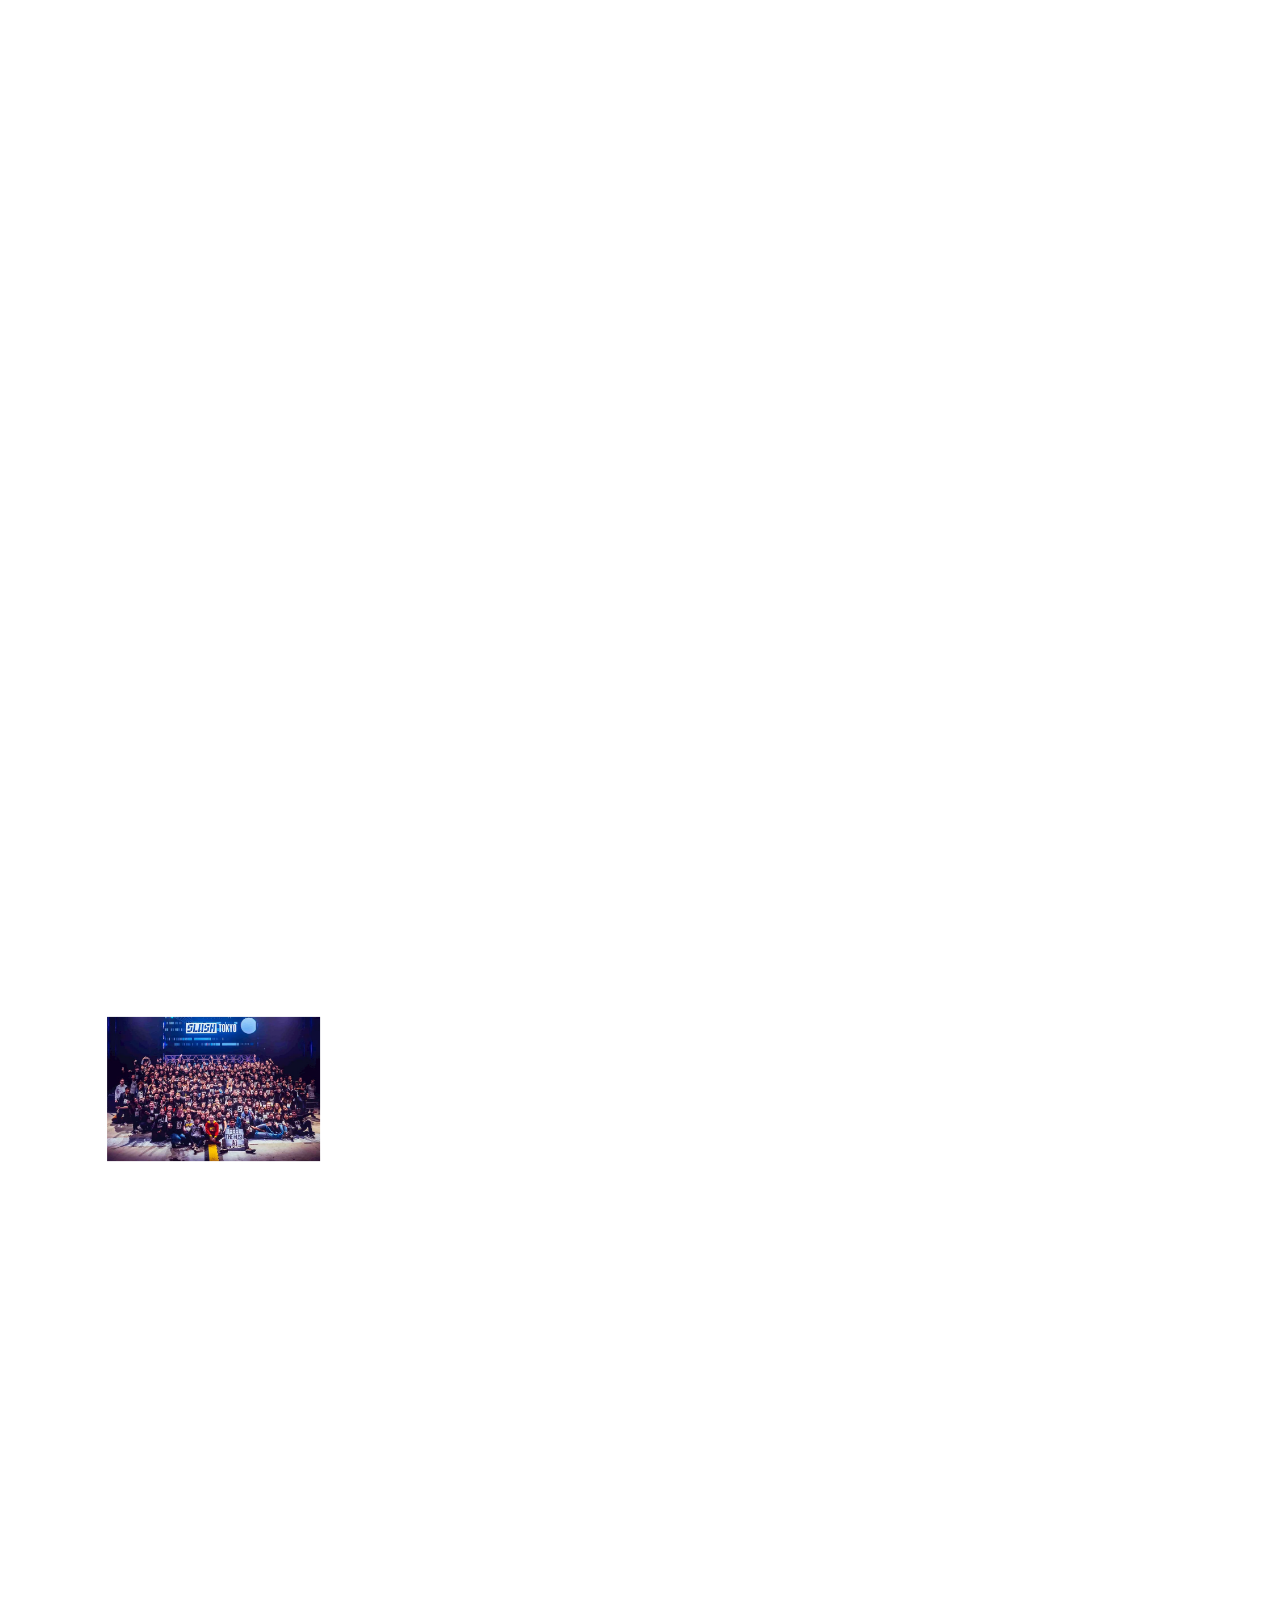
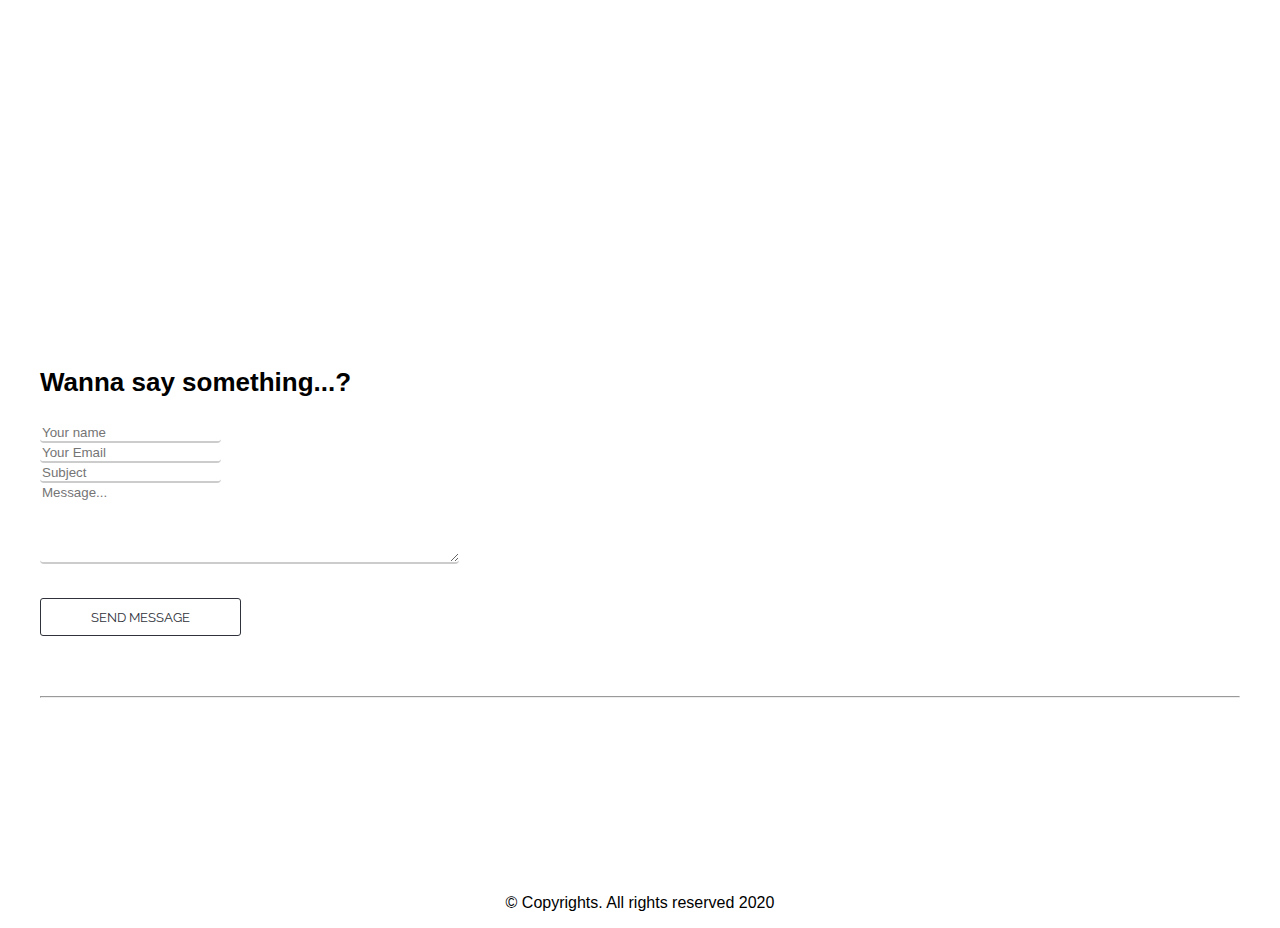
==== commit ca7caeac: "." ====
--- a/index.html
+++ b/index.html
@@ -78,10 +78,11 @@
     </div>
     <a class="anchor" id="about"></a>
     <div class="content">
+        <div id="particles-js">
+
+        </div>
         <!-- particles.js container -->
-        <div id="particles-js">
-
-        </div>
+
         <!-- particles.js lib - https://github.com/VincentGarreau/particles.js -->
         <!-- <img src="resized_image/network.jpg" alt="network" class="network"> -->
 
--- a/index.css
+++ b/index.css
@@ -602,6 +602,7 @@
 
 .activities {
   display: flex;
+  /* flex-direction: column; */
   height:100vh;
 }
 .activity {
@@ -610,12 +611,13 @@
   flex-grow: 1;
   transition: flex .3s ease-out, background-size 1.5s ease-out;
   background-attachment: scroll;
-  background-size: 100%;
+  background-size: 50%;
   background-repeat: no-repeat;
 }
 .activity:nth-child(1) {
   background-image: url("https://yichiehliu.github.io/resized_image/slush.jpg");
-  background-position: 0 0;
+  background-position: 50% 0;
+  
 }
 .activity:nth-child(2) {
   background-image: url("https://yichiehliu.github.io/resized_image/nfac.jpg");
@@ -623,11 +625,12 @@
 }
 .activity:nth-child(3) {
   background-image: url("https://yichiehliu.github.io/resized_image/yanxing.jpg");
-  background-position: 100% 0;
+  background-position: 50% 0;
 }
 .activity:hover {
   flex-grow: 2;
-  background-size: 100%;
+  background-size: 53%;
+  
 }
 
 /* 
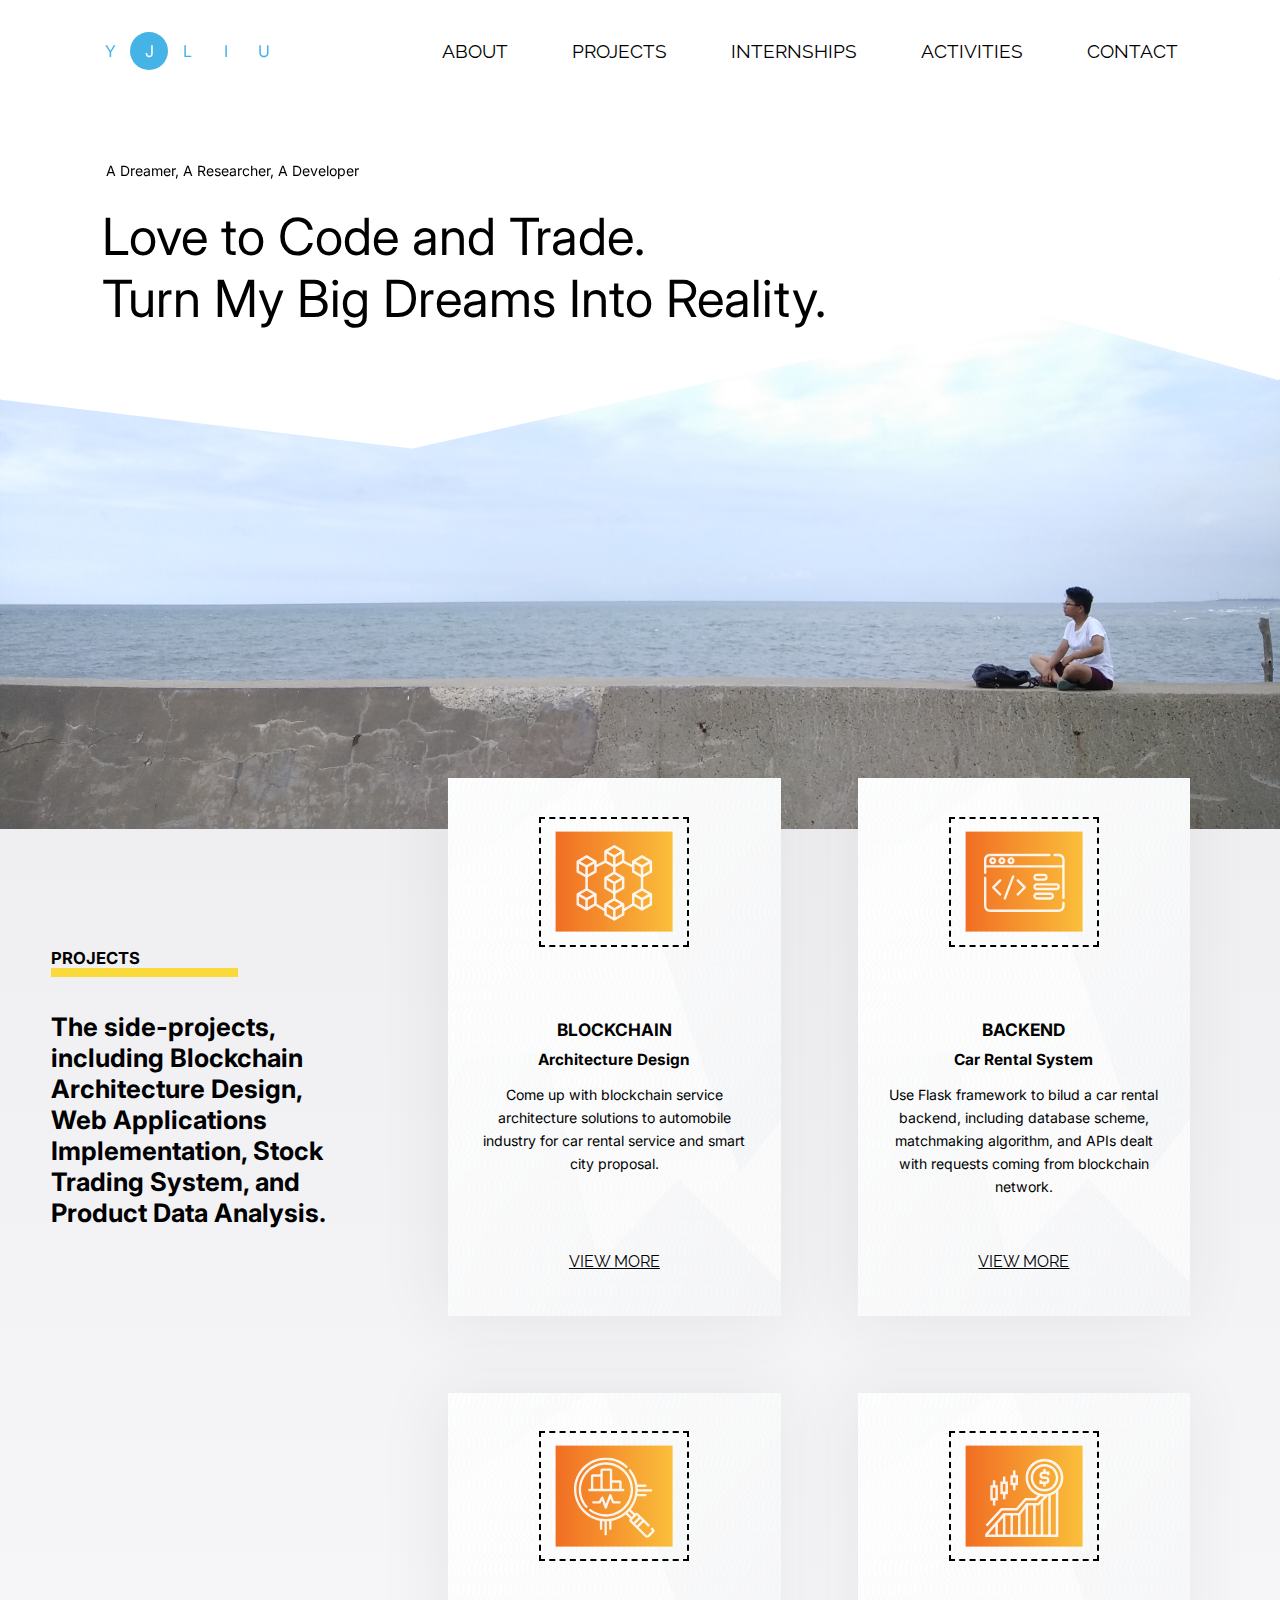
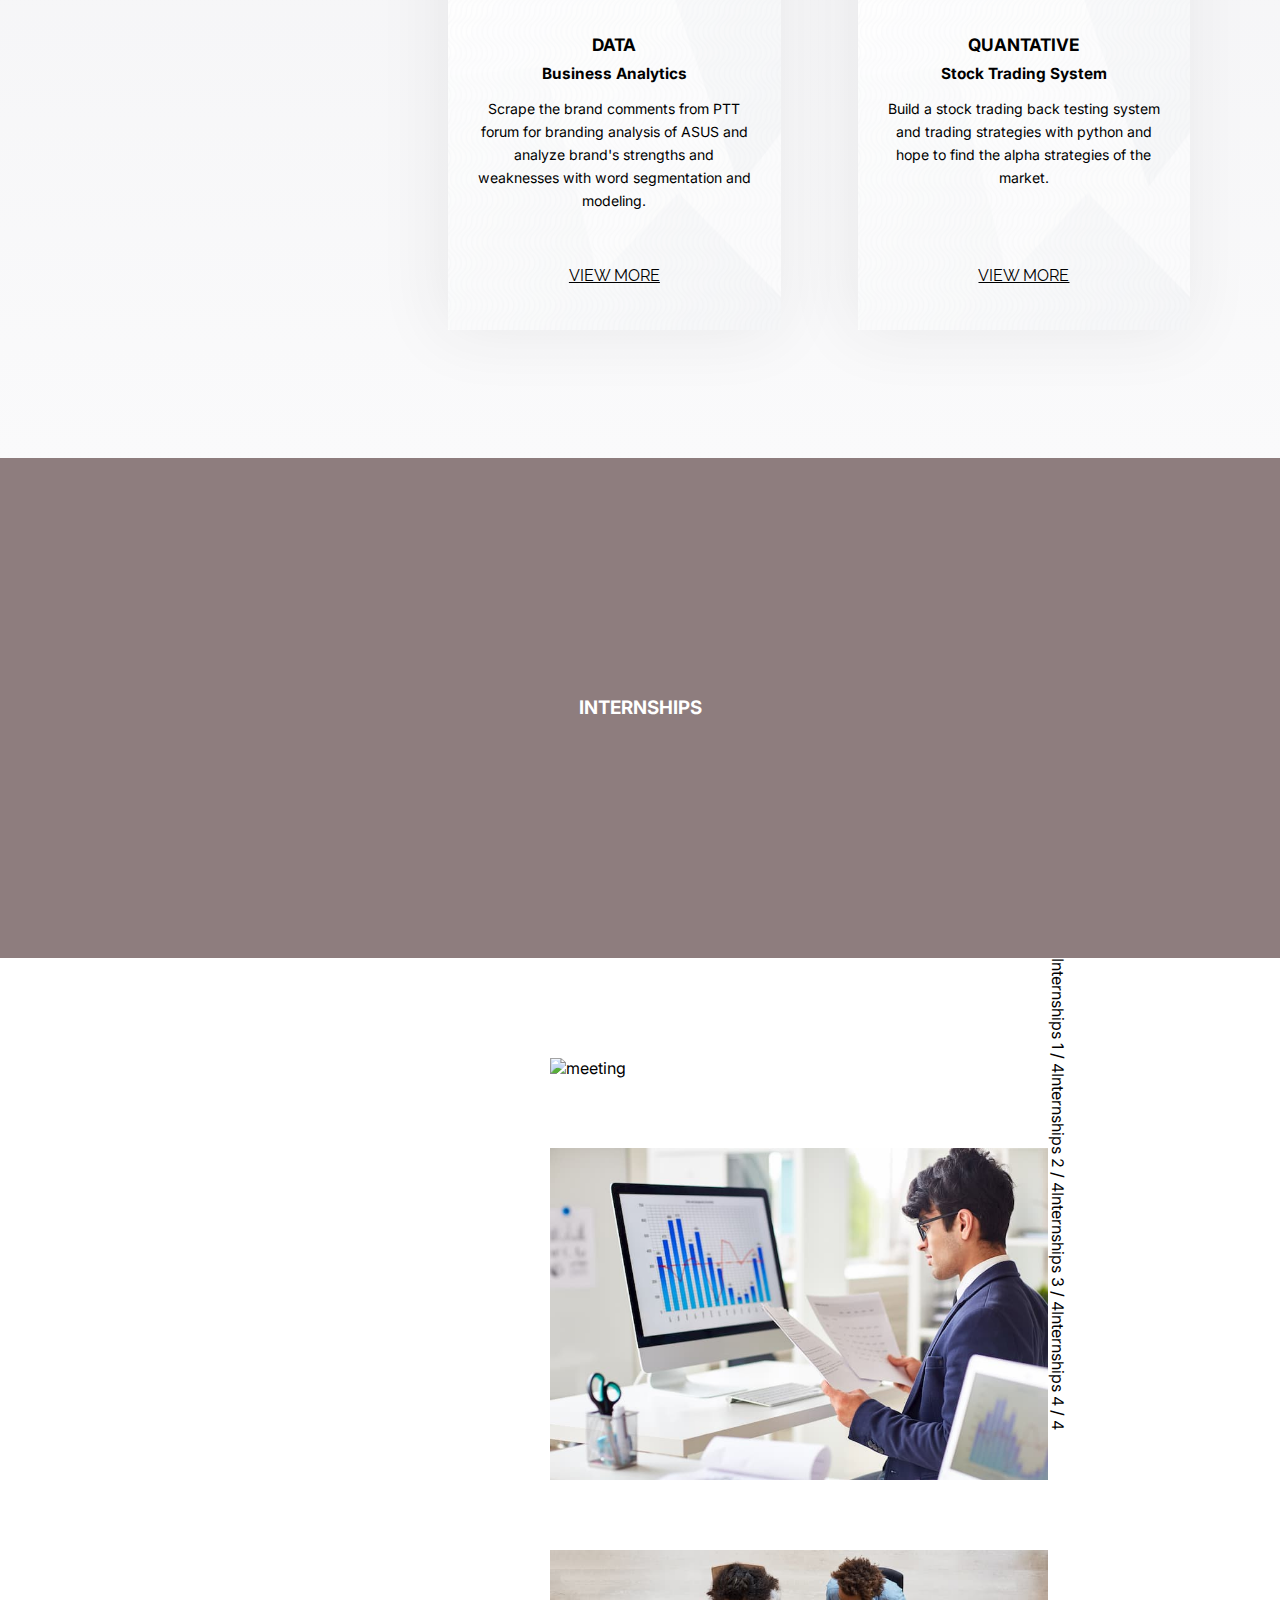
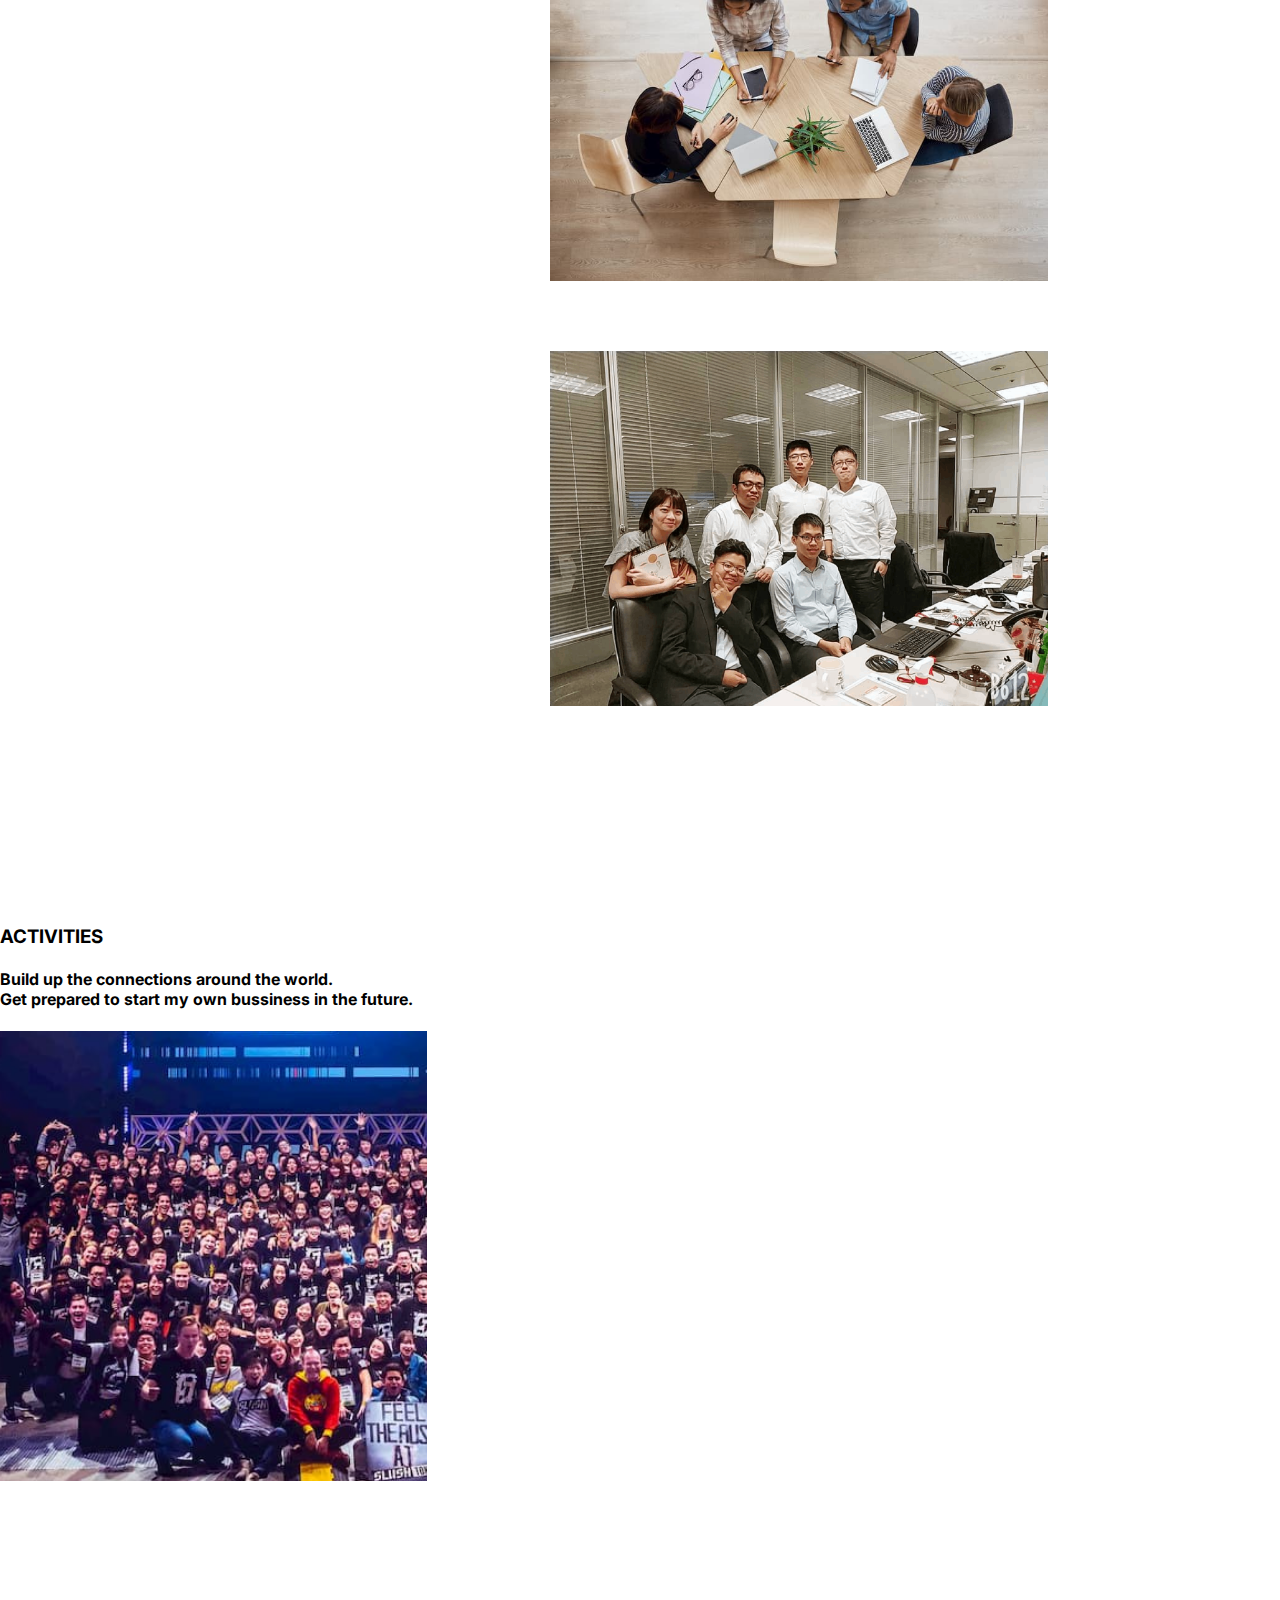
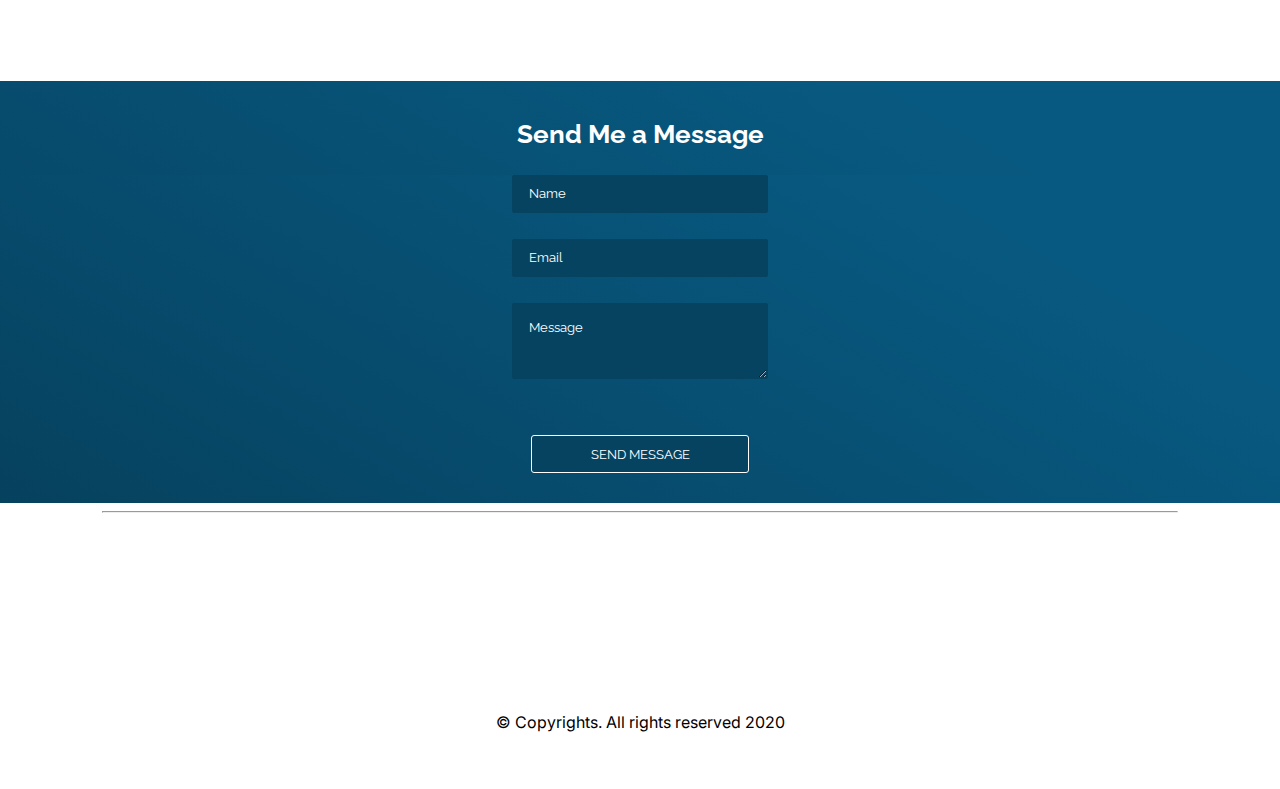
==== commit a11b7633: "." ====
--- a/index.html
+++ b/index.html
@@ -7,506 +7,468 @@
     <title>YJ LIU's Page</title>
     <link rel="stylesheet" href="index.css">
     <link rel="stylesheet" href="canvas.css">
+    <link rel="stylesheet" href="https://unpkg.com/swiper/css/swiper.css">
+    <link rel="stylesheet" href="https://unpkg.com/swiper/css/swiper.min.css">
 
     <!-- <link rel="stylesheet" href="Hover/css/hover.css"> -->
     <link href="https://fonts.googleapis.com/css2?family=Orbitron&display=swap" rel="stylesheet">
-    <link href="https://fonts.googleapis.com/css2?family=Raleway&display=swap" rel="stylesheet">
+    <link href="https://fonts.googleapis.com/css2?family=Handlee&family=Orbitron&family=Patrick+Hand+SC&display=swap"
+        rel="stylesheet">
+    <link href="https://fonts.googleapis.com/css2?family=Inter&family=Raleway&family=Roboto&display=swap"
+        rel="stylesheet">
+    <link href="https://fonts.googleapis.com/css2?family=Marck+Script&display=swap" rel="stylesheet">
 
     <!-- Bootstrap CSS -->
     <!-- <link rel=" stylesheet" href="https://maxcdn.bootstrapcdn.com/bootstrap/4.0.0/css/bootstrap.min.css" integrity="sha384-Gn5384xqQ1aoWXA+058RXPxPg6fy4IWvTNh0E263XmFcJlSAwiGgFAW/dAiS6JXm" crossorigin="anonymous"> -->
 </head>
 
 <body>
-
-    <div class="header">
-        <div class="wrap">
-
-            <div class="header-inner">
-                <div class="logo">
-                    <div class="y-circle circle-font">
-                        Y
-                    </div>
-                    <div class="j-circle circle-font">
-                        J
-                    </div>
-                    <div class="l-circle circle-font">
-                        L
-                    </div>
-                    <div class="i-circle circle-font">
-                        I
-                    </div>
-                    <div class="u-circle circle-font">
-                        U
-                    </div>
-                </div>
-                <div class="menu">
-                    <img src="resized_image/menu.svg" alt="menu">
-
-                </div>
-
-                <ul>
-                    <li>
-                        <!-- id要叫about -->
-                        <a href="#about">
-                            <p>ABOUT</p>
-                        </a>
-                    </li>
-                    <li>
-                        <a href="#projects">
-                            <p>PROJECTS</p>
-                        </a>
-                    </li>
-                    <li>
-                        <a href="#internships">
-                            <p>INTERNSHIPS</p>
-                        </a>
-                    </li>
-                    <li>
-                        <a href="#activities">
-                            <p>ACTIVITIES</p>
-                        </a>
-                    </li>
-                    <li>
-                        <a href="#contact">
-                            <p>CONTACT</p>
-                        </a>
-                    </li>
-                </ul>
-            </div>
+    <main>
+        <div class="header">
+            <div class="wrap">
+
+                <div class="header-inner">
+                    <div class="logo">
+                        <div class="y-circle circle-font">
+                            Y
+                        </div>
+                        <div class="j-circle circle-font">
+                            J
+                        </div>
+                        <div class="l-circle circle-font">
+                            L
+                        </div>
+                        <div class="i-circle circle-font">
+                            I
+                        </div>
+                        <div class="u-circle circle-font">
+                            U
+                        </div>
+                    </div>
+                    <div class="menu">
+                        <img class="menu_pic" src="resized_image/menu.svg" alt="menu">
+                    </div>
+
+                    <ul>
+                        <li>
+                            <!-- id要叫about -->
+                            <a href="#about">
+                                <p>ABOUT</p>
+                            </a>
+                        </li>
+                        <li>
+                            <a href="#projects">
+                                <p>PROJECTS</p>
+                            </a>
+                        </li>
+                        <li>
+                            <a href="#internships">
+                                <p>INTERNSHIPS</p>
+                            </a>
+                        </li>
+                        <li>
+                            <a href="#activities">
+                                <p>ACTIVITIES</p>
+                            </a>
+                        </li>
+                        <li>
+                            <a href="#contact">
+                                <p>CONTACT</p>
+                            </a>
+                        </li>
+                    </ul>
+
+                </div>
+
+            </div>
+
         </div>
-
-    </div>
-    <a class="anchor" id="about"></a>
-    <div class="content">
-        <div id="particles-js">
+        <a class="anchor" id="about"></a>
+        <div class="content">
+            <div class="wrap">
+
+                <div class="self-intro">
+                    <h4>&nbsp;A Dreamer, A Researcher, A Developer</h4>
+                    <h2>Love to Code and Trade.</h2>
+                    <h2>Turn My Big Dreams Into Reality.</h2>
+                </div>
+            </div>
+
+            <div class="front-page">
+                <img class="home-header" src="resized_image/home-header.svg" alt="">
+                <!-- <img class="page-img" src="resized_image/sky-me.jpg" alt=""> -->
+
+            </div>
+            <!-- particles.js container -->
+
+            <!-- particles.js lib - https://github.com/VincentGarreau/particles.js -->
+            <!-- <img src="resized_image/network.jpg" alt="network" class="network"> -->
+
+
+
+            <a class="anchor" id="projects"></a>
+
+            <div class="projects">
+                <div class="title project-title">
+                    <h3>
+                        PROJECTS
+                        <div class="title-underline">
+
+                        </div>
+                    </h3>
+                    <h4>
+                        The side-projects, including Blockchain Architecture Design, Web Applications Implementation,
+                        Stock Trading System,
+                        and Product Data Analysis.
+                    </h4>
+
+                </div>
+                <div class="projects-intro">
+                    <div class="project project-1">
+                        <div class="project-svg">
+                            <div class="p-svg-inner">
+                                <!-- <img class="p-svg" src="icons/blockchain.svg" alt="blockchain"> -->
+                                <svg xmlns="http://www.w3.org/2000/svg" viewBox="0 0 64 64" width="512" height="512">
+                                    <g id="Blockchain">
+                                        <path
+                                            d="M61.5,23.868A1,1,0,0,0,62,23V15a1,1,0,0,0-.5-.868l-7-4a1,1,0,0,0-.992,0l-7,4A1,1,0,0,0,46,15v2.382l-6-3V7a1,1,0,0,0-.5-.868l-7-4a1,1,0,0,0-.992,0l-7,4A1,1,0,0,0,24,7v7.382l-6,3V15a1,1,0,0,0-.5-.868l-7-4a1,1,0,0,0-.992,0l-7,4A1,1,0,0,0,2,15v8a1,1,0,0,0,.5.868L9,27.58v8.84L2.5,40.132A1,1,0,0,0,2,41v8a1,1,0,0,0,.5.868l7,4a1,1,0,0,0,.992,0l6.481-3.7L24,54.555V57a1,1,0,0,0,.5.868l7,4a1,1,0,0,0,.992,0l7-4A1,1,0,0,0,40,57V54.555l7.023-4.39,6.481,3.7a1,1,0,0,0,.992,0l7-4A1,1,0,0,0,62,49V41a1,1,0,0,0-.5-.868L55,36.42V27.58ZM55,25.277v-5.7l5-2.857v5.7ZM54,43.848,49.015,41,54,38.152,58.985,41ZM48,16.723l5,2.857v5.7L48,22.42Zm6-4.571L58.985,15,54,17.848,49.015,15Zm-22,39.7L27.015,49,32,46.152,36.985,49ZM26,29.723l5,2.857v5.7L26,35.42Zm7,2.857,5-2.857v5.7l-5,2.857Zm-1-1.732L27.015,28,32,25.152,36.985,28ZM26,8.723l5,2.857v5.7L26,14.42Zm7,2.857,5-2.857v5.7l-5,2.857ZM32,4.152,36.985,7,32,9.848,27.015,7ZM11,19.58l5-2.857v5.7l-5,2.857Zm-1-7.428L14.985,15,10,17.848,5.015,15ZM4,16.723,9,19.58v5.7L4,22.42Zm6,27.125L5.015,41,10,38.152,14.985,41ZM4,42.723,9,45.58v5.7L4,48.42Zm7,8.554v-5.7l5-2.857v5.7Zm7-2.832V41a1,1,0,0,0-.5-.868L11,36.42V27.58l6.5-3.712A1,1,0,0,0,18,23V19.618l6.969-3.484L31,19.58v3.84l-6.5,3.712A1,1,0,0,0,24,28v8a1,1,0,0,0,.5.868L31,40.58v3.84l-6.5,3.712A1,1,0,0,0,24,49v3.2Zm8,2.278,5,2.857v5.7L26,56.42Zm7,8.554v-5.7l5-2.857v5.7Zm6.5-11.145L33,44.42V40.58l6.5-3.712A1,1,0,0,0,40,36V28a1,1,0,0,0-.5-.868L33,23.42V19.58l6.031-3.446L46,19.618V23a1,1,0,0,0,.5.868L53,27.58v8.84l-6.5,3.712A1,1,0,0,0,46,41v7.445L40,52.2V49A1,1,0,0,0,39.5,48.132ZM48,42.723l5,2.857v5.7L48,48.42Zm7,8.554v-5.7l5-2.857v5.7Z" />
+                                    </g>
+                                </svg>
+                            </div>
+                        </div>
+                        <div class="p-text">
+
+                            <h3>BLOCKCHAIN
+                                <br>
+
+                            </h3>
+                            <h4>
+                                Architecture Design
+
+                            </h4>
+
+                            <p>Come up with blockchain service architecture solutions to automobile industry for car
+                                rental
+                                service and smart
+                                city proposal.</p>
+                            <a href="https://github.com/yichiehliu/test-flask">
+                                VIEW MORE
+                            </a>
+                        </div>
+                    </div>
+
+                    <div class="project project-2">
+                        <div class="project-svg">
+                            <div class="p-svg-inner">
+                                <svg xmlns="http://www.w3.org/2000/svg" id="Layer_1" enable-background="new 0 0 512 512"
+                                    height="512" viewBox="0 0 512 512" width="512">
+                                    <g>
+                                        <g>
+                                            <path
+                                                d="m474.5 71.5h-26.261c-4.143 0-7.5 3.357-7.5 7.5s3.357 7.5 7.5 7.5h26.261c12.406 0 22.5 10.094 22.5 22.5v34.5h-482v-34.5c0-12.406 10.093-22.5 22.5-22.5h377.809c4.143 0 7.5-3.357 7.5-7.5s-3.357-7.5-7.5-7.5h-377.809c-20.678 0-37.5 16.822-37.5 37.5v82.681c0 4.143 3.358 7.5 7.5 7.5s7.5-3.357 7.5-7.5v-33.181h482v193.366c0 4.143 3.357 7.5 7.5 7.5s7.5-3.357 7.5-7.5v-242.866c0-20.678-16.822-37.5-37.5-37.5z" />
+                                            <path
+                                                d="m504.5 375.994c-4.143 0-7.5 3.357-7.5 7.5v19.506c0 12.406-10.094 22.5-22.5 22.5h-437c-12.407 0-22.5-10.094-22.5-22.5v-179.133c0-4.143-3.358-7.5-7.5-7.5s-7.5 3.357-7.5 7.5v179.133c0 20.678 16.822 37.5 37.5 37.5h437c20.678 0 37.5-16.822 37.5-37.5v-19.506c0-4.142-3.357-7.5-7.5-7.5z" />
+                                            <path
+                                                d="m108.482 234.457c-2.929-2.928-7.678-2.928-10.606 0l-45.07 45.07c-1.407 1.407-2.197 3.314-2.197 5.304s.79 3.896 2.197 5.304l44.474 44.474c1.464 1.464 3.384 2.196 5.303 2.196s3.839-.732 5.303-2.196c2.929-2.93 2.929-7.678 0-10.607l-39.171-39.17 39.767-39.767c2.93-2.93 2.93-7.678 0-10.608z" />
+                                            <path
+                                                d="m209.344 334.608c1.464 1.464 3.384 2.196 5.303 2.196s3.839-.732 5.303-2.196l44.475-44.474c1.406-1.407 2.196-3.314 2.196-5.304s-.79-3.896-2.196-5.304l-45.071-45.07c-2.929-2.928-7.678-2.928-10.606 0-2.929 2.93-2.929 7.678 0 10.607l39.768 39.767-39.171 39.17c-2.93 2.931-2.93 7.679-.001 10.608z" />
+                                            <path
+                                                d="m131.99 362.234c3.025 0 5.876-1.844 7.013-4.841l53.294-140.398c1.47-3.873-.478-8.204-4.35-9.674-3.872-1.471-8.204.478-9.673 4.35l-53.294 140.4c-1.47 3.872.478 8.203 4.35 9.673.876.333 1.775.49 2.66.49z" />
+                                            <path
+                                                d="m33.006 115.371c0 12.406 10.093 22.5 22.5 22.5s22.5-10.094 22.5-22.5-10.093-22.5-22.5-22.5-22.5 10.094-22.5 22.5zm30 0c0 4.136-3.364 7.5-7.5 7.5s-7.5-3.364-7.5-7.5 3.364-7.5 7.5-7.5 7.5 3.364 7.5 7.5z" />
+                                            <path
+                                                d="m91.166 115.371c0 12.406 10.093 22.5 22.5 22.5s22.5-10.094 22.5-22.5-10.093-22.5-22.5-22.5-22.5 10.094-22.5 22.5zm30 0c0 4.136-3.364 7.5-7.5 7.5s-7.5-3.364-7.5-7.5 3.364-7.5 7.5-7.5 7.5 3.364 7.5 7.5z" />
+                                            <path
+                                                d="m149.325 115.371c0 12.406 10.093 22.5 22.5 22.5s22.5-10.094 22.5-22.5-10.093-22.5-22.5-22.5-22.5 10.094-22.5 22.5zm30 0c0 4.136-3.364 7.5-7.5 7.5s-7.5-3.364-7.5-7.5 3.364-7.5 7.5-7.5 7.5 3.364 7.5 7.5z" />
+                                            <path
+                                                d="m335.5 242.368h47c12.406 0 22.5-10.094 22.5-22.5s-10.094-22.5-22.5-22.5h-47c-12.406 0-22.5 10.094-22.5 22.5s10.094 22.5 22.5 22.5zm0-30h47c4.136 0 7.5 3.364 7.5 7.5s-3.364 7.5-7.5 7.5h-47c-4.136 0-7.5-3.364-7.5-7.5s3.364-7.5 7.5-7.5z" />
+                                            <path
+                                                d="m335.5 302.368h124c12.406 0 22.5-10.094 22.5-22.5s-10.094-22.5-22.5-22.5h-124c-12.406 0-22.5 10.094-22.5 22.5s10.094 22.5 22.5 22.5zm0-30h124c4.136 0 7.5 3.364 7.5 7.5s-3.364 7.5-7.5 7.5h-124c-4.136 0-7.5-3.364-7.5-7.5s3.364-7.5 7.5-7.5z" />
+                                            <path
+                                                d="m335.5 362.368h87.165c12.406 0 22.5-10.094 22.5-22.5s-10.094-22.5-22.5-22.5h-87.165c-12.406 0-22.5 10.094-22.5 22.5s10.094 22.5 22.5 22.5zm0-30h87.165c4.136 0 7.5 3.364 7.5 7.5s-3.364 7.5-7.5 7.5h-87.165c-4.136 0-7.5-3.364-7.5-7.5s3.364-7.5 7.5-7.5z" />
+                                        </g>
+                                    </g>
+                                </svg>
+                            </div>
+                        </div>
+                        <div class="p-text">
+
+                            <h3>BACKEND
+                                <br>
+                            </h3>
+                            <h4>
+                                Car Rental System
+                            </h4>
+                            <!-- <p>PoC Demo of the Blockchain Consortium Network proposal.</p> -->
+                            <p> Use Flask framework to bilud a car rental backend, including database scheme,
+                                matchmaking
+                                algorithm, and APIs
+                                dealt with requests coming from blockchain network.</p>
+                            <a href="https://github.com/yichiehliu/test-flask">
+                                VIEW MORE
+                            </a>
+                        </div>
+
+                    </div>
+                    <div class="project project-3">
+                        <div class="project-svg">
+                            <div class="p-svg-inner">
+                                <!-- <img class="p-svg" src="icons/blockchain.svg" alt="blockchain"> -->
+                                <svg xmlns="http://www.w3.org/2000/svg" id="Layer_1" enable-background="new 0 0 512 512"
+                                    height="512" viewBox="0 0 512 512" width="512">
+                                    <g>
+                                        <g>
+                                            <path
+                                                d="m508.046 455.014-7.304-7.305c-2.929-2.93-7.678-2.929-10.606-.001-2.93 2.929-2.93 7.678-.001 10.606l6.243 6.244-31.818 31.819-54.094-54.093 31.819-31.819 25.236 25.236c2.93 2.928 7.678 2.928 10.607 0 2.929-2.93 2.929-7.678 0-10.607l-30.526-30.525c-.005-.005-.009-.01-.013-.015l-21.213-21.213c-.006-.006-.012-.01-.018-.016l-18.721-18.721c-2.55-2.551-5.94-3.956-9.547-3.956s-6.997 1.405-9.546 3.954l-1.061 1.062-26.837-26.844c19.182-23.966 33.036-52.367 39.76-83.398h52.845c4.143 0 7.5-3.357 7.5-7.5s-3.357-7.5-7.5-7.5h-50.186c.661-4.77 1.155-9.592 1.476-14.461h84.459c4.143 0 7.5-3.357 7.5-7.5s-3.357-7.5-7.5-7.5h-84.016c-.036-4.853-.237-9.675-.605-14.462h48.873c4.143 0 7.5-3.357 7.5-7.5s-3.357-7.5-7.5-7.5h-50.586c-5.24-34.479-19.253-66.731-41.304-94.589-2.571-3.247-7.287-3.795-10.536-1.226-3.247 2.571-3.796 7.288-1.226 10.536 26.43 33.389 40.4 73.598 40.4 116.28 0 103.388-84.112 187.5-187.5 187.5s-187.5-84.112-187.5-187.5 84.112-187.5 187.5-187.5c46.738 0 91.511 17.298 126.069 48.707 3.064 2.788 7.81 2.56 10.594-.505 2.786-3.065 2.56-7.809-.506-10.595-37.324-33.924-85.679-52.607-136.157-52.607-111.659 0-202.5 90.841-202.5 202.5 0 98.582 70.814 180.921 164.243 198.859v50.599c0 4.143 3.357 7.5 7.5 7.5s7.5-3.357 7.5-7.5v-48.301c4.773.548 9.595.932 14.462 1.141v82.43c0 4.143 3.357 7.5 7.5 7.5s7.5-3.357 7.5-7.5v-82.332c4.864-.147 9.688-.457 14.462-.943v48.005c0 4.143 3.357 7.5 7.5 7.5s7.5-3.357 7.5-7.5v-50.104c33.863-6.042 64.83-20.538 90.654-41.208l26.844 26.838-1.06 1.06c-2.551 2.55-3.956 5.94-3.956 9.547s1.405 6.997 3.954 9.546l18.728 18.727c.004.004.007.008.011.012l21.213 21.213c.004.004.01.008.014.013l60.443 60.442c2.55 2.552 5.94 3.956 9.547 3.956s6.996-1.404 9.547-3.954l33.94-33.94c2.55-2.551 3.954-5.94 3.954-9.547s-1.404-6.997-3.954-9.545zm-157.225-114.806 26.054 26.06-10.606 10.606-26.06-26.054c3.666-3.405 7.206-6.945 10.612-10.612zm49.038 91.47-10.607-10.606 31.819-31.819 10.606 10.607zm-1.768-65.407 12.374 12.374-31.819 31.819-12.374-12.374z" />
+                                            <path
+                                                d="m98.056 339.792c30.039 22.579 66.125 34.754 104.444 35.208 95.117 0 172.5-77.383 172.5-172.5s-77.383-172.5-172.5-172.5c-45.903 0-89.078 17.967-121.569 50.591-32.354 32.485-50.441 75.752-50.931 121.829-.45 42.419 14.963 83.191 43.399 114.805 2.77 3.079 7.512 3.331 10.592.561s3.331-7.513.561-10.592c-25.916-28.812-39.963-65.965-39.552-104.614.447-42.143 16.982-81.707 46.559-111.403 29.656-29.778 69.055-46.177 110.941-46.177 86.846 0 157.5 70.654 157.5 157.5s-70.654 157.5-157.411 157.501c-35.019-.416-68.049-11.551-95.521-32.199-3.309-2.491-8.013-1.822-10.501 1.489-2.49 3.311-1.823 8.013 1.489 10.501z" />
+                                            <path
+                                                d="m231 68.5h-52c-6.341 0-11.5 5.159-11.5 11.5v26.5h-48.5c-6.341 0-11.5 5.159-11.5 11.5v80.5h-10.038c-4.143 0-7.5 3.357-7.5 7.5s3.357 7.5 7.5 7.5h215.076c4.143 0 7.5-3.357 7.5-7.5s-3.357-7.5-7.5-7.5h-10.038v-42.5c0-6.341-5.159-11.5-11.5-11.5h-48.5v-64.5c0-6.341-5.159-11.5-11.5-11.5zm-108.5 53h45v77h-45zm60-38h45v115h-45zm105 76v39h-45v-39z" />
+                                            <path
+                                                d="m289 277.053h-35.309l-16.04-41.003c-1.134-2.897-3.912-4.772-7.051-4.768-3.112.028-5.884 1.975-6.966 4.893l-21.92 59.109-15.32-43.423c-.98-2.78-3.498-4.728-6.436-4.978-2.934-.254-5.748 1.244-7.186 3.816l-14.712 26.353h-35.216c-4.143 0-7.5 3.357-7.5 7.5s3.357 7.5 7.5 7.5h39.618c2.718 0 5.224-1.471 6.549-3.844l8.763-15.695 16.691 47.31c1.051 2.979 3.854 4.979 7.013 5.005h.061c3.133 0 5.94-1.95 7.031-4.893l22.283-60.088 10.733 27.438c1.125 2.875 3.896 4.768 6.984 4.768h40.43c4.143 0 7.5-3.357 7.5-7.5s-3.357-7.5-7.5-7.5z" />
+                                        </g>
+                                    </g>
+                                </svg>
+                            </div>
+                        </div>
+                        <div class="p-text">
+                            <h3>DATA
+                                <br>
+                            </h3>
+                            <h4>
+                                Business Analytics
+
+                            </h4>
+
+                            <h4></h4>
+                            <p>Scrape the brand comments from PTT forum for branding analysis of ASUS and analyze
+                                brand's strengths and
+                                weaknesses with word segmentation and modeling.</p>
+                            <!-- <p>Scrape the SEC websites for US's funds and fund families reports.</p> -->
+                            <a href="https://github.com/yichiehliu/Machine-Learning-for-NCTS">
+                                VIEW MORE
+                            </a>
+                        </div>
+                    </div>
+                    <div class="project project-4">
+                        <div class="project-svg">
+                            <div class="p-svg-inner">
+                                <svg xmlns="http://www.w3.org/2000/svg" id="Layer_5" enable-background="new 0 0 64 64"
+                                    height="512" viewBox="0 0 64 64" width="512">
+                                    <g>
+                                        <path
+                                            d="m49 23v-2c1.654 0 3-1.346 3-3s-1.346-3-3-3h-2c-.552 0-1-.448-1-1s.448-1 1-1h3v1h2v-3h-3v-2h-2v2c-1.654 0-3 1.346-3 3s1.346 3 3 3h2c.552 0 1 .448 1 1s-.448 1-1 1h-3v-1h-2v3h3v2z" />
+                                        <path
+                                            d="m59 16c0-6.065-4.935-11-11-11s-11 4.935-11 11 4.935 11 11 11 11-4.935 11-11zm-20 0c0-4.963 4.037-9 9-9s9 4.037 9 9-4.037 9-9 9-9-4.037-9-9z" />
+                                        <path
+                                            d="m63 16c0-8.271-6.729-15-15-15s-15 6.729-15 15c0 6.368 3.995 11.808 9.606 13.98l-2.02 2.02h-8.04l-7 8h-11.983l-12.297 13.321 1.469 1.357 11.703-12.678h12.017l7-8h7.96l3.359-3.359c.916.202 1.863.314 2.833.339l-5.021 5.02h-9.086l-6 8h-11.954l-14.546 16.624v2.376h58v-36.836c2.474-2.676 4-6.241 4-10.164zm-28 0c0-7.168 5.832-13 13-13s13 5.832 13 13-5.832 13-13 13-13-5.832-13-13zm16 14.698v30.302h-4v-26.586l3.665-3.665c.111-.02.225-.029.335-.051zm-7.586 7.302 1.586-1.586v24.586h-4v-23zm-28.414 23h-4v-8.767l4-4.571zm2-15h4v15h-4zm6 0h4v15h-4zm6-.667 4-5.333v21h-4zm6-7.333h4v23h-4zm-26 16.519v6.481h-5.671zm44 6.481v-30.875c1.449-.515 2.794-1.244 4-2.153v33.028z" />
+                                        <path d="m7 38h2v-4h2v-12h-2v-4h-2v4h-2v12h2zm0-14h2v8h-2z" />
+                                        <path d="m15 33h2v-4h2v-10h-2v-4h-2v4h-2v10h2zm0-12h2v6h-2z" />
+                                        <path d="m23 26h2v-4h2v-8h-2v-4h-2v4h-2v8h2zm0-10h2v4h-2z" />
+                                    </g>
+                                </svg>
+                            </div>
+                        </div>
+                        <div class="p-text">
+
+                            <h3>QUANTATIVE
+                                <br>
+                            </h3>
+                            <h4>
+                                Stock Trading System
+                            </h4>
+
+                            <h4></h4>
+                            <p>Build a stock trading back testing system and trading strategies with python and hope to
+                                find the alpha strategies of the market.</p>
+                            <a href="https://github.com/yichiehliu/volume-test">
+                                VIEW MORE
+                            </a>
+                        </div>
+                    </div>
+
+                </div>
+
+
+
+            </div>
+            <a class="anchor" id="internships"></a>
+            <div class="title intern-title" id="particles-js">
+                <div class="title intern-title-text">
+                    <h3>
+                        INTERNSHIPS
+
+                    </h3>
+                    <h4>
+                        <!-- Blockchain
+                        <br>
+                        Finance
+                        <br>
+                        Data
+                        <br>
+
+                        Computer Science -->
+                    </h4>
+                </div>
+            </div>
+            <div class="internships" id="internships">
+                <div class="intern-infos">
+                    <div class="intern-sticky">
+                        <div class="intern-info intern-info-1">
+                            <h3>
+                                AEGIS CUSTODY
+                                <div class="title-underline">
+                            </h3>
+
+                            <h4>
+                                Software Engineering Intern / QA Intern
+                            </h4>
+                            <h4>
+                                2019.1-present
+                            </h4>
+                            <p>
+                                Set up testing scenario and workflow, and practiced the scenario for products. Reaearch
+                                the blockchain stable coin structure.
+                                <br>
+                                <br>
+                                Tested the API for backend using Flask framework
+                                and researched the potential Blockchain techniques for products.
+                            </p>
+                        </div>
+                        <div class="intern-info intern-info-2">
+                            <h3>
+                                NTU
+                                <div class="title-underline">
+                            </h3>
+
+                            <h4>
+                                Research Assistant at Electrical Engineering Department
+                            </h4>
+                            <h4>
+                                2019.3 - present
+                            </h4>
+                            <p>
+                                Constructed market mechanism and developed a new form of implementation of Blockchain in
+                                automobile industry and built the backend connected the Quorum node.</p>
+                            </p>
+                        </div>
+                        <div class="intern-info intern-info-3">
+                            <h3>
+                                NTU
+                                <div class="title-underline">
+                            </h3>
+                            <h4>Research Assistant at Finance Department</h4>
+                            <h4>2018.9 - 2020.1 </h4>
+                            <p>Scraped the websites for CRS research of US companies, and skilled labor risks research
+                                in 10-k files.</p>
+                        </div>
+                        <div class="intern-info intern-info-4">
+                            <h3>
+                                TAISHIN BANK
+                                <div class="title-underline">
+                            </h3>
+                            <h4>Macroeconomics Research Intern</h4>
+                            <h4>2018.7 – 2018.9</h4>
+                            <p>
+                                Built the financial model with Bloomberg terminal and Excel to cross check the actual 45
+                                global markets performance and the investment recommendations from the department of
+                                securities investment consulting
+                            </p>
+                        </div>
+                    </div>
+                </div>
+
+
+
+                <div class="intern-pics">
+                    <div class="intern-pic intern-pic-1" data-step="1">
+                        <img src="resized_image/discuss.jpg" alt="meeting">
+                    </div>
+                    <div class="intern-pic intern-pic-2" data-step="2">
+                        <img src="resized_image/RA1.jpg" alt="ra">
+                    </div>
+                    <div class="intern-pic intern-pic-3" data-step="3">
+                        <img src="resized_image/RA2.jpg" alt="ra2">
+                    </div>
+                    <div class="intern-pic intern-pic-4" data-step="4">
+                        <img src="resized_image/taishin.png" alt="taishin">
+                    </div>
+
+                </div>
+                <div class="indicators">
+                    <div class="intern-ind intern-ind-1">
+                        Internships 1 / 4
+                    </div>
+                    <div class="intern-ind intern-ind-2">
+                        Internships 2 / 4
+                    </div>
+                    <div class="intern-ind intern-ind-3">
+                        Internships 3 / 4
+                    </div>
+                    <div class="intern-ind intern-ind-4">
+                        Internships 4 / 4
+                    </div>
+                </div>
+
+
+            </div>
+
+            <a class="anchor" id="activities"></a>
+
+            <br> <br> <br> <br> <br><br> <br> <br> <br> <br>
+            <div class="title">
+                <h3>ACTIVITIES</h3>
+                <h4>Build up the connections around the world.
+                    <br> Get prepared to start my own bussiness in the future.
+                </h4>
+
+            </div>
+
+
+
+            <div class="activities">
+
+                <div class="item">
+                    <img src="resized_image/slush.jpg" alt="">
+                </div>
+                <div class="item">
+                    <img src="resized_image/nfac.jpg" alt="">
+                </div>
+                <div class="item">
+                    <img src="resized_image/yanxing.jpg" alt="">
+                </div>
+                <!-- Add Scrollbar -->
+                <div class="swiper-scrollbar"></div>
+            </div>
+
+
 
         </div>
-        <!-- particles.js container -->
-
-        <!-- particles.js lib - https://github.com/VincentGarreau/particles.js -->
-        <!-- <img src="resized_image/network.jpg" alt="network" class="network"> -->
-
-        <div class="self-intro">
-            <!-- <h2>self-intro</h2> -->
-            <h2>Love to Code and Trade.</h2>
-            <h2>Turn My Big Dreams Into Reality.</h2>
+
+
+        <br> <br> <br> <br> <br><br> <br> <br> <br> <br>
+
+        <div class="form-img">
+            <!-- <img src="resized_image/lanyu.jpg" alt="korea"> -->
+            <!-- <div class="wrap"> -->
+
+
+            <div class="form">
+                <h4>Send Me a Message</h4>
+                <form id="contact-form" class="form" method="POST">
+                    <input type="name" id="name" name="name" placeholder="Name" required="">
+                    <input type="email" id="email" name="email" placeholder="Email" required="">
+                    <textarea name="message" id="message" placeholder="Message" required=""
+                        spellcheck="false"></textarea>
+                    <button type="submit" class="btn">Send Message</button>
+                </form>
+            </div>
+
+            <!-- </div> -->
         </div>
-
-
-
-        <div class="wrap">
-            <div class="about">
-
-                <!-- 網頁不care高度 -->
-            </div>
-            <div class="myimages">
-                <div class="circle-n-image">
-                    <div class="img-circle">
-
-                    </div>
-                    <div class="myimage myimage-1">
-                        <img src="resized_image/self.png" alt="self">
-                    </div>
-                </div>
-                <div class="circle-n-image">
-                    <div class="img-circle">
-
-                    </div>
-                    <div class="image-shadow image-shadow-2">
-                        <img class="myimage myimage-2" src="resized_image/gis.png" alt="sky">
-                    </div>
-                </div>
-                <div class="circle-n-image">
-                    <div class="img-circle">
-
-                    </div>
-                    <div class="image-shadow image-shadow-3">
-
-                        <img class="myimage myimage-3" src="resized_image/sky.png" alt="gis">
-                    </div>
-                </div>
-            </div>
-
         </div>
 
-
-
-        <a class="anchor" id="projects"></a>
-        <div class="title">
-            <h3>PROJECTS
-                <div class=" ball ball-1 title-ball project-title-1"></div>
-
-            </h3>
-            <h4>
-                The side-projects, including Blockchain Car Rental Application Backend, Stock Trading System, and
-                Product Data Analysis.
-            </h4>
-
-        </div>
-
-        <div class="projects">
-
-            <div class="project-intro project-intro-1">
-                <div class="project-inner">
-                    <div class="project-title">
-                        <h3>
-                            <div class="ball ball-1 dotted-ball"></div>
-                            Blockchain
-                        </h3>
-
-                    </div>
-
-                    <div class="project-content">
-                        <h4 class="project-content-1">
-                            Smart Contract
-                        </h4>
-                        <h4 class="project-content-2">
-                            Car Rental System
-                        </h4>
-                        <h4 class="project-content-3">
-                            Python Flask
-                        </h4>
-                        <h4 class="project-content-4">
-                            Database schema
-                        </h4>
-                        <h4 class="project-content-5">
-                            Matchmaking algorithm
-                        </h4>
-                        <h4 class="project-content-6">
-                            API Design
-                        </h4>
-                    </div>
-
-                </div>
-            </div>
-            <div class="project-intro project-intro-2">
-                <div class="project-inner">
-                    <div class="project-title">
-                        <h3>
-                            <div class="ball ball-2 dotted-ball"></div>
-                            Quantitative
-                        </h3>
-
-                    </div>
-
-                    <div class="project-content">
-                        <h4 class="project-content-1">
-                            Trading Strategies
-                        </h4>
-                        <h4 class="project-content-2">
-                            Back Testing
-                        </h4>
-                        <h4 class="project-content-3">
-                            Stock
-                        </h4>
-                        <h4 class="project-content-4">
-                            Options
-                        </h4>
-                        <h4 class="project-content-5">
-                            Commodities
-                        </h4>
-                        <h4 class="project-content-6">
-                            Crypto Currencies
-                        </h4>
-                    </div>
-
-                </div>
-            </div>
-            <div class="project-intro project-intro-3">
-                <div class="project-inner">
-                    <div class="project-title">
-                        <h3>
-                            <div class="ball ball-3 dotted-ball"></div>
-                            Data
-                        </h3>
-
-                    </div>
-
-                    <div class="project-content">
-                        <h4 class="project-content-1">
-                            Statistics
-                        </h4>
-                        <h4 class="project-content-2">
-                            Analytics Skills
-                        </h4>
-                        <h4 class="project-content-3">
-                            Text Mining
-                        </h4>
-                        <h4 class="project-content-4">
-                            Branding Performance
-                        </h4>
-                        <h4 class="project-content-5">
-                            Data Engineering
-                        </h4>
-                        <h4 class="project-content-6">
-                            Social Media Analysis
-                        </h4>
-                    </div>
-
-                </div>
-            </div>
-
-
-
-
-        </div>
-        <a class="anchor" id="internships"></a>
-        <div class="title">
-            <h3>
-                INTERNSHIPS
-                <div class=" ball ball-1 title-ball intern-title-1"></div>
-
-            </h3>
-            <h4>
-                Focusing on Blockchain, Quantative Trading, Web Application Programming.
-            </h4>
-        </div>
-        <div class="internships" id="internships">
-            <div class="intern intern-1">
-                <div class="intern-info intern-info-1">
-                    <h3>
-                        AEGIS CUSTODY
-                    </h3>
-
-                    <h4>
-                        Software Engineering Intern / QA Intern 2019.1-present
-                    </h4>
-                    <p>
-                        Set up testing scenario and workflow, and practiced the scenario for products. Reaearch the
-                        blockchain stable coin structure. Tested the API for backend using Flask framework and
-                        researched the potential Blockchain techniques for products.
-                    </p>
-                </div>
-                <div class="intern-pic intern-pic-1">
-                    <img src="resized_image/meeting.jpg" alt="meeting">
-                </div>
-                <div class="intern-ind intern-ind-1">
-                    Internships 1 / 4
-                </div>
-            </div>
-            <div class="intern intern-2">
-                <div class="intern-info intern-info-2">
-                    <h3>
-                        NTU
-                    </h3>
-
-                    <h4>
-                        Research Assistant 2019.3 - present at Electrical Engineering Department
-                    </h4>
-                    <p>
-                        Constructed market mechanism and developed a new form of implementation of Blockchain in
-                        automobile industry and built the backend connected the Quorum node.</p>
-                    </p>
-                </div>
-                <div class="intern-pic intern-pic-2">
-                    <img src="resized_image/RA1.jpg" alt="ra">
-                </div>
-
-                <div class="intern-ind intern-ind-2">
-                    Internships 2 / 4
-                </div>
-
-            </div>
-            <div class="intern intern-3">
-                <div class="intern-info intern-info-3">
-                    <h3>
-                        NTU
-                    </h3>
-                    <h4>Research Assistant</h4>
-                    <h4>2018.9 - 2020.1 at Finance Department</h4>
-                    <p>Scraped the websites for CRS research of US companies, and skilled labor risks research in 10-k
-                        files.</p>
-                </div>
-                <div class="intern-pic intern-pic-3">
-                    <img src="resized_image/RA2.jpg" alt="ra2">
-                </div>
-                <div class="intern-ind intern-ind-3">
-                    Internships 3 / 4
-                </div>
-            </div>
-            <div class="intern intern-4">
-                <div class="intern-info intern-info-4">
-                    <h3>
-                        TAISHIN BANK
-                    </h3>
-                    <h4>Summer Macroeconomics Research Intern</h4>
-
-                    <h4>2018.7 – 2018.9</h4>
-                    <p>
-                        Built the financial model with Bloomberg terminal and Excel to cross check the actual 45 global
-                        markets performance and the investment recommendations from the department of securities
-                        investment consulting
-                    </p>
-                </div>
-                <div class="intern-pic intern-pic-4">
-                    <img src="resized_image/taishin.png" alt="taishin">
-                </div>
-                <div class="intern-ind intern-ind-4">
-                    Internships 4 / 4
-                </div>
-            </div>
-
-            <div class="intern-infos">
-            </div>
-
-
-            <div class="intern-pics">
-            </div>
-            <div class="indicators">
-
-
-            </div>
-
-        </div>
-
-        <br> <br> <br> <br> <br>
-        <a class="anchor" id="activities"></a>
-        <div class="title">
-            <h3>ACTIVITIES</h3>
-            <h4>Build up the connections around the world.
-                <br> Get prepared to start my own bussiness in the future.
-            </h4>
-
-        </div>
-    </div>
-
-
-
-    <div class="activities">
-        <div class="activity-tokyo activity">
-            <!-- <p>Tokyo</p> -->
-            <!-- <div class="img-container">
-                <div class="overlay-slush overlay">
-                    <h2>Slush Tokyo, Japan</h2>
-                    <h4>
-                        Executive Officer in VIP Support Team
-                    </h4>
-                    <h4>
-                        Mar 2017
-                    </h4>
-                    <p>
-                        Organized the forum agenda for the two-day global startup forum for investors, CEOs, entrepeneurs.
-                    </p>
-                </div>
-                <img src="resized_image/slush.jpg" alt="slush" class="slush-img"> -->
-            <!-- <img src="resized_image/slush.jpg" alt="slush" class="slush-img"> -->
-        </div>
-
-
-        <div class="activity-taipei activity">
-            <!-- <div class="img-container">
-                <div class="overlay-nfac overlay">
-                    <h2>
-                        National Finance Apex Conference
-                    </h2>
-                    <h4>
-                        Chief of academia
-                    </h4>
-                    <h4>
-                        Feb 2019
-                    </h4>
-
-                    <p>
-                        Planned for the forum's topics and Invited the CEOs, Entreprenuers, Influencers for the five-day forum.
-                    </p>
-                </div>
-
-
-                <img src="resized_image/nfac.jpg" alt="nfac" id="nfac">
-            </div> -->
-            <!-- <img src="resized_image/nfac.jpg" alt="nfac" id="nfac"> -->
-
-        </div>
-
-
-        <div class="activity-china activity">
-            <!-- <p>Henan, China</p> -->
-
-            <!-- <div class="img-container">
-
-                <div class="overlay-yan overlay">
-                    <h2>
-                        YanXing China Foundation
-                    </h2>
-                    <h4>
-                        Speaker & Camp Coordinator
-                    </h4>
-                    <h4>
-                        Aug 2018
-                    </h4>
-                    <p>
-                        Delivered speeches at four high schools in Henan Anyang, China, toward thousands of student audience. Inspired them with my struggling life story.
-                    </p>
-                </div>
-                <img src="resized_image/yanxing.jpg" alt="yanxing" id="yanxing">
-
-            </div> -->
-            <!-- <img src="resized_image/yanxing.jpg" alt="yanxing" id="yanxing"> -->
-
-        </div>
-
-
-
-    </div>
-
-
-    <div class="wrap">
-        <div class="ball-divider">
-            <div class="circle1">
-
-            </div>
-            <div class="circle2">
-
-            </div>
-            <div class="circle1">
-
-            </div>
-        </div>
-
-        <!-- <h2>Have something to say?</h2> -->
-        <div class="form">
-            <h4>Wanna say something...?</h4>
-
-            <!-- <div class="col-xs-6 col-sm-6 col-md-6 col-lg-6 col-xs-offset-3"> -->
-            <form id="contact-form" class="form" action="#" method="POST" role="form">
-                <div class="form-group">
-                    <!-- <label class="form-label" for="name">Your Name</label> -->
-                    <input type="text" class="form-control" id="name" name="name" placeholder="Your name" tabindex="1"
-                        required>
-                </div>
-                <div class="form-group">
-                    <!-- <label class="form-label" for="email">Your Email</label> -->
-                    <input type="email" class="form-control" id="email" name="email" placeholder="Your Email"
-                        tabindex="2" required>
-                </div>
-                <div class="form-group">
-                    <input type="text" class="form-control" id="subject" name="subject" placeholder="Subject"
-                        tabindex="3">
-                </div>
-                <div class="form-group">
-                    <textarea rows="5" cols="50" name="message" class="form-control" id="message"
-                        placeholder="Message..." tabindex="4" required></textarea>
-                </div>
-                <div class="text-center">
-                    <button type="submit" class="btn btn-start-order">Send Message</button>
-                </div>
-            </form>
-            <!-- </div> -->
-
-
-        </div>
-
-
-        <!-- <div class="container">
-        <div class="row">
-            <div class="col-xs-12 col-sm-12 col-md-12 col-lg-12 text-center">
-            </div>
-        </div> -->
-
-
-
-    </div>
-
+    </main>
 
 
 
@@ -557,42 +519,57 @@
         <div class="ball ball-pink"></div>
         <div class="ball ball-purple"></div>
     </div>
-    <!-- <div class="unfold_menu">
-        <ul>
-            <li>
-                <a href="#about">
-                    <p>ABOUT</p>
-                </a>
-            </li>
-            <li>
-                <a href="#projects">
-                    <p>PROJECTS</p>
-                </a>
-            </li>
-            <li>
-                <a href="#internships">
-                    <p>INTERNSHIPS</p>
-                </a>
-            </li>
-            <li>
-                <a href="#activities">
-                    <p>ACTIVITIES</p>
-                </a>
-            </li>
-            <li>
-                <a href="#contact">
-                    <p>CONTACT</p>
-                </a>
-            </li>
-        </ul>
-
-    </div> -->
+    <div class="menu-overlay">
+        <div class="unfold_menu">
+            <div class="menu-close">
+                <img src="icons/cross.svg" alt="cross">
+            </div>
+
+            <ul>
+                <li>
+                    <a href="#about">
+                        <p>ABOUT</p>
+                    </a>
+                </li>
+                <li>
+                    <a href="#projects">
+                        <p>PROJECTS</p>
+                    </a>
+                </li>
+                <li>
+                    <a href="#internships">
+                        <p>INTERNSHIPS</p>
+                    </a>
+                </li>
+                <li>
+                    <a href="#activities">
+                        <p>ACTIVITIES</p>
+                    </a>
+                </li>
+                <li>
+                    <a href="#contact">
+                        <p>CONTACT</p>
+                    </a>
+                </li>
+
+            </ul>
+
+        </div>
+    </div>
     <script src="https://ajax.googleapis.com/ajax/libs/jquery/3.5.1/jquery.min.js"></script>
     <script src="http://cdn.jsdelivr.net/particles.js/2.0.0/particles.min.js"></script>
     <script src="http://threejs.org/examples/js/libs/stats.min.js"></script>
     <script src="https://unpkg.com/scrollama"></script>
+    <script src="https://unpkg.com/d3@5.9.1/dist/d3.min.js"></script>
+    <script src="https://unpkg.com/intersection-observer@0.5.1/intersection-observer.js"></script>
+    <script src="https://unpkg.com/swiper/js/swiper.js"></script>
+    <script src="https://unpkg.com/swiper/js/swiper.min.js"></script>
+    <script src="https://cdn.jsdelivr.net/npm/emailjs-com@2/dist/email.min.js"></script>
+
+    <script src="https://cdn.jsdelivr.net/parallax.js/1.4.2/parallax.min.js"></script>
     <script src="canvas.js"></script>
     <script src="index.js"></script>
+    <!-- <script src="sticky-side.js"></script> -->
 
 </body>
 
--- a/index.css
+++ b/index.css
@@ -1,47 +1,13 @@
 body {
     margin: 0;
     font-size: 16px;
-    /* padding-top: 55px; */
-    font-family: -apple-system, BlinkMacSystemFont, 'Segoe UI', Roboto, Oxygen, Ubuntu, Cantarell, 'Open Sans', 'Helvetica Neue', sans-serif
-}
-
-
-/* 
-
-#ffe23c
-#baf1a1
-#46b3e6
- */
-
-
-/* 智能合約安全問題
-密冠合約
-DAO事件
-POKATALK ETHEREUM
-1. 用HIGHPERLEDGER的原因
-寫過智能合約麻
-履歷問題
-作品集
-網頁
-智能合約 ERC20/721
-car rental 實做哪些部分?
-backend flask 實作
-和區塊鏈架構
-Quorum服務 使用架構
-
-在Aegis custody做的事?
-1. api testing
-unitest
-(穩定幣架構不知道要不要講???)
-
-視差運動
-JS固定使用者位置扣掉MARGIN
-
- */
+    padding-top: 8vw;
+    font-family: 'Inter',sans-serif;
+}
 
 a {
     color: black;
-    font-family: 'Raleway';
+    font-family: 'Raleway';c
 }
 
 a.anchor {
@@ -67,13 +33,14 @@
 }
 
 .wrap {
-    max-width: 1200px;
+    /* max-width: 1248px; */
     width: 100%;
     height: 100%;
     /* width 100% padding會爆掉往外加 */
     box-sizing: border-box;
     /* 沒有加margin，不會自動左右致中 */
-    margin: auto;
+    padding: 0 8vw;
+    margin: 0 auto;
 }
 
 .header {
@@ -83,8 +50,10 @@
     display: flex;
     align-items: center;
     width: 100%;
-}
-
+    box-sizing: border-box;
+    background-color: #fff;
+    z-index: 100;
+}
 .header .header-inner {
     height: 100%;
     /* 陰影顏色，x軸座標 y軸座標 陰影範圍 */
@@ -100,13 +69,13 @@
     margin: 0;
     padding: 0;
     /* 去掉點點 */
-    list-style-type: none;
+    list-style-type: none;  
     /* 預設單列排版 */
     display: flex;
 }
 
 .header-inner li {
-    padding: 10px 30px;
+    padding: 0 0 0 5vw;
     /* border: double; */
     display: flex;
     /* 上下致中 */
@@ -118,6 +87,7 @@
 .header-inner li p {
     padding: 0;
     margin: 0;
+    font-size: 1.5vw;
     /* 去掉文字底線 */
     display: inline-block;
     /* font-family: 'regular'; */
@@ -133,67 +103,23 @@
     display: none;
 }
 
-.ball {
-    width: 20px;
-    height: 20px;
-    margin: 3px 0 0 0;
-    border-radius: 100%;
-    background-color: #baf1a1;
-}
-
-.title {
-    /* max-width: 70%; */
-    display: block;
-    margin: 50vh 0;
-    padding: 0 50vh;
-    /* text-align: center;s */
-    /* visibility: hidden; */
-    opacity: 0;
-    transition: all 1s ease-in;
-}
-
-
-/* position > display > width height > padding margin >font size background */
-
-.title>h3 {
+
+.logo {
+    position: relative;
+    width: 15vw;
+    height: 8vw;
+    /* background-color: aqua; */
     display: flex;
     align-items: center;
-    color: #46b3e6;
-    font-size: 1.25rem;
-}
-
-.title>h4 {
-    font-size: 1.7rem;
-}
-
-.title-ball {
-    margin: 3px 0 0 20px;
-}
-
-.title.animate {
-    transition: all 1s ease-in;
-    /* transition-duration: 2s;
-    background-color: #2098D1;
-    color: white; */
-    /* visibility: visible; */
-    opacity: 1;
-}
-
-.logo {
-    position: relative;
-    width: 200px;
-    height: 55px;
-    /* background-color: aqua; */
-    display: flex;
-    align-items: center;
-    justify-content: center;
+    margin-left: -11px;
+
 }
 
 .circle-font {
     border-radius: 100%;
-    width: 28px;
-    height: 28px;
-    margin: 0 2px;
+    width: 3vw;
+    height: 3vw;
+    margin: 0;
     color: #46b3e6;
     box-sizing: border-box;
     /* background-color: #381460; */
@@ -213,7 +139,7 @@
     transition-timing-function: ease-out;
     /* transform: translateY(-50%); */
     /* 置中 */
-    line-height: 28px;
+    line-height: 3vw;
 }
 
 .circle-font:hover,
@@ -248,449 +174,361 @@
 }
 
 .self-intro {
+    position: relative;
+    margin-top: 60px;
+    z-index: 10;
+    font-family: 'Inter';
+
+
+}
+.self-intro h4 {
+    font-size: 1.1vw;
+    margin-bottom: 2vw;
+    font-weight: normal;
+}
+
+.self-intro h2 {
+    font-size: 4vw;
+    margin: 0em;
+    font-weight: normal;
+}
+
+
+.front-page {
+    position: relative;
+    background-repeat: no-repeat;
+    background-image: url(resized_image/sky-me.jpg);
+    background-position: bottom;
+    background-size: cover;
+    
+    padding-bottom: 43%;
+    margin-top: -50px;
+}
+
+.home-header {
+    position: absolute; 
+    width: 100%;
+    /* top: -100px;     */
+
+    /* z-index: -10; */
+}
+
+.page-img {
+    width: 100%;
+}
+
+/* title */
+.title-underline {
+    width: 187px;
+    height: 9px;
+    background: #FADA3B;
+}
+
+
+
+/* Projects */
+
+.projects {
+    position: relative;
+    width: 100%;
+    background: linear-gradient(180deg, #EFEFF2 0%, #FAFAFB 100%);
+    display: flex;
+
+}
+
+.project-title {
     position: absolute;
-    top: 50vh;
-    left: 30vh;
-    z-index: 1;
-    font-family: 'Orbitron', sans-serif;
-    color: white;
-}
-
-
-/* .network-container {
-    width: 100%;
-    height: 100vh;
-    background-image: url(resized_image/network.png);
+    top: 8vw;
+    left: 4vw;
+    width: 22vw;
+}
+
+.project-title h3 {
+    font-size: 1.3vw;
+}
+
+.project-title h4 {
+    font-size: 2vw;
+}
+
+
+.projects-intro {
+    width:78vw;
+    margin-left: 35vw;
+    display: flex;
+    flex-wrap: wrap;
+    
+}
+
+.project:nth-child(odd) {
+    margin-right: 6vw;
+}
+.project {
+    position: relative;
+
+    width: 26vw;
+    height: 42vw;
+    display: flex;
+    flex-direction: column;
+    /* justify-content: center; */
+    align-items: center;
+    text-align: center;
+    
+    background-image: url(resized_image/tile-pattern.png);
     background-size: cover;
     background-repeat: no-repeat;
-    display: flex;
-    align-items: center;
-} */
-
-
-/* .network {
-    width: 100%;
+    background-color: #fff;
+    box-shadow: -0.4vw 0.1vw 5vw rgba(50,50,50,0.08);
+    margin-top: -4vw;
+    margin-bottom: 10vw;
+}
+
+.project>* {
+    /* margin: 0; */
+}
+
+
+.project-svg {
+    position: relative;
+    width: 150px;
+    height: 130px;
+    margin: 3vw 0;
+    border: 2px dashed #000000;
+    box-sizing: border-box; 
+}
+
+
+.p-svg-inner {
+    position: absolute;
+    width: 80%;
+    height: 80%;
+    position: absolute;
+    top:50%;
+    left: 50%;
+    transform: translate(-50%, -50%);
+    box-sizing: border-box;
+    background: linear-gradient(90deg, #F16E23 0%, #FABF3B 100%);
+}
+
+svg {
+    margin-top: 10%;
+    width: 80%;
+    height: 80%;
+    opacity: 0.9;
+    fill: #FFFFFF;
+}
+
+.p-text {
+    margin: 1.5vw 0;
+    padding: 0 2.1vw;
+}
+.p-text h3 {
+    font-size: 1.35vw;
+    line-height: 1.4vw;
+    margin-bottom: 0.8vw;
+}
+
+.p-text h4 {
+    margin: 0;
+    font-size: 1.2vw;
+    /* line-height: 1.9vw; */
+}
+.p-text p {
+    font-size: 1.1vw;
+    line-height: 1.8vw;
+
+}
+
+.p-text a {
+    position: absolute;
+    bottom: 3.5vw;
+    left: 50%;
+    transform: translate(-50%, 0);
+    text-align: center;
+}
+
+/* Internships */
+
+
+.intern-title {
+    margin: 0;
+    height: 500px;
+    color: #fff;
+    /* background: linear-gradient(235.39deg, #085981 0.83%, #053349 100%); */
+    background-color: #8e7d7e;
+    text-align: center;
+    position: relative;
+    /* padding: 14vw 6vw; */
+}
+
+.intern-title-text {
+    position: absolute;
+    /* display: flex; */
+    top: 50%;
+    left: 50%;
+    transform: translate(-50%, -50%);
+}
+
+
+.internships {
+    display: flex;
+    /* background-color: #f3f3f3; */
+    width: 70%;
+    margin: 0 auto;
+}
+
+.intern-pics {
     display: block;
-    margin: 0 auto;
-    
-} */
-
-
-/* 
-.self-intro {
-    width: 100%;
-    z-index: 100;
-    background: rgb(255, 255, 255);
-    background: linear-gradient(180deg, rgba(255, 255, 255, 0) 0%, rgba(255, 255, 255, 1) 22%, rgba(255, 255, 255, 1) 78%, rgba(255, 255, 255, 0) 100%);
-    opacity: 0;
-}
-
-.self-intro.animate {
-    -webkit-transition: all 0.8 ease-in-out;
-    transition: all 0.8s ease-in-out;
-    opacity: 1;
-} */
-
-.myimage-container {
-    display: flex;
-    /* 上下致中 */
-    align-items: center;
-    /* logo和ul分開排版，SPACE只留在中間，SAPCE AROUND左右中等分 */
-    justify-content: space-between;
-}
-
-.myimage {
-    /* padding: 10px; */
-    /* width: calc(100%/3); */
+    width: 100%;
+}
+
+.intern-pics img {
     display: block;
-    -webkit-transition: all 0.8 ease-in-out;
-    transition: all 0.8s ease-in-out;
-    opacity: 0;
-    width: 100%;
-}
-
-.image-shadow {
-    width: calc(100%/3);
-    text-align: center;
-    /* height: auto; */
-    /* border-radius: 50%;
-    border: 3px solid #7E9CC2; */
-    /* height: 50vh; */
-    display: flex;
-    justify-content: center;
-    align-items: center;
-}
-
-.image-shadow-1 {
-    width: 100%;
-}
-
-.image-shadow-2 {
-    width: 100%;
-}
-
-.image-shadow-3 {
-    width: 100%;
-}
-
-
-/* .myimage-container.animate .myimage-1 {
-    -webkit-transition: all 0.8 ease-in-out;
-    transition: all 0.8s ease-in-out;
-    opacity: 1;
-}
-
-.myimage-container.animate .myimage-2 {
-    -webkit-transition: all 0.8 ease-in-out;
-    transition: all 0.8s ease-in-out;
-    opacity: 1;
-    transition-delay: 600ms;
-    -webkit-animation-delay: 600ms;
-}
-
-.myimage-container.animate .myimage-3 {
-    -webkit-transition: all 0.8 ease-in-out;
-    transition: all 0.8s ease-in-out;
-    opacity: 1;
-    transition-delay: 300ms;
-    -webkit-animation-delay: 300ms;
-} */
-
-
-/* project */
-
-.projects h3 {
-    height: 1.5rem;
-    text-transform: uppercase;
-    display: flex;
-    position: relative;
-    font-size: 3.125rem;
-    margin: 50px 0;
-}
-
-.projects h4 {
-    /* default  */
-    font-size: 1.25rem;
-    /* text-transform: uppercase; */
-}
-
-.projects {
-    max-width: 45%;
-    display: block;
-    margin: 0 auto;
-    height: 300vh;
-}
-
-
-/* .projects.animate {
-    transition: all 1s ease-in;
-    opacity: 1;
-} */
-
-.projects h3>.ball {
-    /* 推點點出去 */
+    width: 100%;
+    /* height: 100%; */
+}
+
+.intern-pic {
+    width: 100%;
+}
+
+.intern-pic:nth-child(1){
+    margin-top: 100px;
+
+}
+
+.intern-pic:not(:last-child) {
+    margin-bottom: 70px;
+}
+
+.intern-infos {
+    position: relative;
+    width: 28vw;
+    /* height: 22vw; */
+    flex-shrink: 0;  
+
+}
+
+.intern-sticky {
+    position: sticky;
+    top: 40%;
+    margin: 0 3rem;
+    background-color: #f3f3f3;
+}
+
+
+.intern-info {
     position: absolute;
-    left: -90px;
-    right: 0;
-    top: .18em;
-    width: 1em;
-    height: 1em;
-}
-
-
-/* 動畫 */
-
-
-/* 先從display射程none之後發現不能用動畫    display: none; */
-
-
-/* 之後改成visibility 發現還是占空間 */
-
-
-/* 最後改成設height，發現波不了動畫 */
-
-
-/* 最後改成max-height成功 */
-
-.project-content {
-    -webkit-transition: max-height 0.5 ease-in-out;
-    transition: max-height 0.5s ease-in-out;
-    max-height: 0;
-    overflow: hidden;
-    transition-delay: 2s;
-}
-
-
-/* .project-intro.animate {
-    overflow: auto;
-} */
-
-.project-content>* {
-    opacity: 0;
-    transform: translate(-50px, 0);
-    transition: all .3s ease-out;
-}
-
-.project-content-1 {
-    transition-delay: 700ms;
-}
-
-.project-content-2 {
-    transition-delay: 600ms;
-}
-
-.project-content-3 {
-    transition-delay: 500ms;
-}
-
-.project-content-4 {
-    transition-delay: 400ms;
-}
-
-.project-content-5 {
-    transition-delay: 300ms;
-}
-
-.project-content-6 {
-    transition-delay: 200ms;
-}
-
-.project-intro.animate .project-content>* {
-    opacity: 1;
-    transform: translate(0, 0);
-}
-
-.project-intro.animate .project-content .project-content-1 {
-    transition-delay: 200ms;
-}
-
-.project-intro.animate .project-content .project-content-2 {
-    transition-delay: 300ms;
-}
-
-.project-intro.animate .project-content .project-content-3 {
-    transition-delay: 400ms;
-}
-
-.project-intro.animate .project-content .project-content-4 {
-    transition-delay: 500ms;
-}
-
-.project-intro.animate .project-content .project-content-5 {
-    transition-delay: 600ms;
-}
-
-.project-intro.animate .project-content .project-content-6 {
-    transition-delay: 700ms;
-}
-
-.project-inner {
-    position: -webkit-sticky;
-    position: sticky;
-    top: 16%;
-}
-
-.project-intro.animate {
-    -webkit-transition: all 0.5 ease-in-out;
-    transition: all 0.5s ease-in-out;
-    height: 100vh;
-}
-
-.project-intro.animate .project-content {
-    max-height: 100%;
-    overflow: auto;
-    position: sticky;
-    -webkit-transition: max-height 0.5 ease-in-out;
-    transition: max-height 0.5s ease-in-out;
-}
-
-.project-intro.animate .project-title {
-    /* opacity: 0.6; 這樣會整個都變透明 */
-    color: rgba(0, 0, 0, 0.2);
-    -webkit-transition: all 0.2 linear;
-    transition: all 0.2 linear;
-}
-
-
-/* Internships */
-
-.internships {}
-
-.intern {
-    display: flex;
-}
+    box-shadow: -0.4vw 0.1vw 5vw rgba(177, 175, 175, 0.08);
+
+}
+
+.intern-info h3 {
+    font-size: 2vw;
+    margin: 0;
+}
+
+.intern-info h4 {
+    font-size: 1.3vw;
+}
+
+.intern-info p {
+    font-size: 1vw;
+}
+
+.intern-info:nth-child(1){
+    margin-top: 100px;
+}
+
 
 .intern-ind {
     writing-mode: vertical-lr;
     text-orientation: mixed;
 }
 
-
-/* .intern-pics {
-    width: 40vw;
-} */
-
-.intern-info {
+.intern-sticky>* {
+    transform: translate3d(-100px, 0px, 0px);
+    transition: all .5s ease-out;
     opacity: 0;
-    transform: translate(-50px, 0);
-    transition: all .3s ease-out;
-}
-
-.intern.animate .intern-info {
+}
+
+.intern-info:nth-child(4){
+    /* overflow: hidden; */
+    /* margin-bottom: 100px; */
+    /* transform: translate3d(-100px, 0px, 0px);
+    transition: all .5s ease-out;
+    opacity: 0;
+    bottom: 0px; */
+}
+
+
+.intern-sticky.animate-1 .intern-info-1 {
+    transform: translate(0, 0);
     opacity: 1;
-    position: sticky;
+}
+
+.intern-sticky.animate-2 .intern-info-2 {
     transform: translate(0, 0);
-    /* background-color: black; */
-    height: 100vh;
-}
-
-
-/* .intern-pic {
-    margin: 30vh 0 0;
-    width: 40vw;
-}
-
-.intern-pic img {
-    width: 100%;
-}
-
-.intern-info>* {
-    opacity: 0;
-    transform: translate(-50px, 0);
-    transition: all .3s ease-out;
-}
-
-.intern-pic.animate .intern-info>* {
     opacity: 1;
+}
+
+.intern-sticky.animate-3 .intern-info-3 {
     transform: translate(0, 0);
-} */
-
-
-/* .intern-info-2 {
-    opacity: 0;
-}
-
-.intern-pic-2 {
-    opacity: 0;
-}
-
-.intern-info-3 {
-    opacity: 0;
-}
-
-.intern-pic-3 {
-    opacity: 0;
-}
-
-.intern-info-4 {
-    opacity: 0;
-}
-
-.intern-pic-4 {
-    opacity: 0;
-} */
+    opacity: 1;
+}
+
+.intern-sticky.animate-4 .intern-info-4 {
+    transform: translate(0, 0);
+    opacity: 1;
+}
 
 
 /* Activity */
-
-.thumb {}
-
-.thumb a:hover img {
-    opacity: 1;
-    transform: scale(1.2);
-}
 
 .activities {
   display: flex;
-  /* flex-direction: column; */
-  height:100vh;
-}
-.activity {
+  height: 50vh;
+}
+.item {
   overflow: hidden;
   position: relative;
   flex-grow: 1;
-  transition: flex .3s ease-out, background-size 1.5s ease-out;
-  background-attachment: scroll;
-  background-size: 50%;
-  background-repeat: no-repeat;
-}
-.activity:nth-child(1) {
-  background-image: url("https://yichiehliu.github.io/resized_image/slush.jpg");
-  background-position: 50% 0;
-  
-}
-.activity:nth-child(2) {
-  background-image: url("https://yichiehliu.github.io/resized_image/nfac.jpg");
-  background-position: 50% 0;
-}
-.activity:nth-child(3) {
-  background-image: url("https://yichiehliu.github.io/resized_image/yanxing.jpg");
-  background-position: 50% 0;
-}
-.activity:hover {
+  height: 100%;
+  transition: all .3s ease-out;
+}
+.item img {
+  position: absolute;
+  width: 50vw;
+  transform: scale(1.3);
+  transition: all 1.5s ease-out;
+  /* opacity: .9 */
+}
+.item:nth-child(1) {
+  /* background-color: #900; */
+}
+.item:nth-child(2) img {
+  top: 50%;
+  left: 50%;
+  transform: translate(-50%, -50%) scale(1.3);
+}
+.item:nth-child(2) {
+  /* background-color: #390; */
+}
+.item:nth-child(3) {
+  /* background-color: #009; */
+}
+.item:nth-child(3) img {
+  right: 0;
+}
+.item:hover {
   flex-grow: 2;
-  background-size: 53%;
-  
-}
-
-/* 
-.activity-tokyo {
-    background-color: #2f323a;
-}
-
-.activity-taipei {
-    background-color: #46b3e6;
-}
-.activity-china {
-    background-color: #baf1a1;
-} */
-
-.img-container {
-    /* width: 50%; */
-    /* position: relative; */
-    /* overflow: hidden; */
-    /* padding: 30%; */
-    /* background-color: #633; */
-    /* padding-bottom: 67.43886%; */
-    display: flex;
-    flex-direction: column;
-}
-
-.img-container:hover img {
-    opacity: .25;
-    transform: scale(.8);
-    transition: opacity 1s, transform 1s;
-}
-
-.overlay img:hover {
-    opacity: 1;
-    transform: scale(1.2);
-    transition: opacity 1s, transform 1s;
-}
-
-
-/* position: absolute; */
-
-.overlay>* {
-    margin: 0;
-}
-
-.overlay {
-    /* position: absolute; */
-    color: white;
-    align-self: flex-end;
-    top: 75%;
-    left: 0%;
-}
-
-.overlay-taipei {
-    top: 80%;
-}
-
-.overlay-taipei {
-    top: 80%;
-}
-
+}
+.item:hover img {
+  transform: scale(1);
+}
+.item:nth-child(2):hover img {
+  transform: translate(-50%, -50%) scale(1);
+}
 
 /* Contact */
 
@@ -707,9 +545,7 @@
     transition: all 0.8s ease-in-out;
 }
 
-.contact>div {
-    width: 50%;
-}
+.contact>div {}
 
 .s-media {
     display: flex;
@@ -733,124 +569,159 @@
     /* margin: 0 auto; */
     align-items: center;
     justify-content: center;
+    margin: 0 auto;
     /* text-align: center;   */
 }
 
 .contact-info>h3 {
     margin: 50px 0 0;
     color: #46b3e6;
-    font-size: 26px;
+    font-size: 1.625em;
 }
 
 .contact-info>h4 {
     margin: 0 0 30px;
-    font-size: 36px;
+    font-size: 2.25em;
+}
+
+
+/*  */
+
+
+.form-img {
+    position: relative;
+}
+
+.form-img img {
+    width: 100%;
 }
 
 .form {
+    /* width: 100%; */
+    /* top: 50%; */
+    /* position: absolute;
+    bottom: 20;
+    left: 0; */
+    font-family: 'Raleway';
+    background: linear-gradient(30deg, #053349 -50%, #085981 80%);
+    color: #fff;
     display: flex;
     flex-direction: column;
-    margin: 15px 0;
-    font-family: Arial, Helvetica, sans-serif;
-    /* align-items: center;
-    justify-content: center; */
+    justify-content: left;
+    align-items: center;
+    margin: 0 auto;
+    padding: 0;
+    width: 100%;
+
+    -webkit-tap-highlight-color: transparent;
+    /* background-image: url(resized_image/lanyu.jpg); */
+    background-size: cover;
+    background-repeat: no-repeat;
+    background-position: top;
+
+    /* background-position: 50%; */
+}
+.contact-form {
+
+}
+::placeholder {
+    /* Most modern browsers support this now. */
+    color: #fff;
+}
+
+input {
+    margin: 0;
+    box-sizing: border-box;
+    -webkit-tap-highlight-color: transparent;
+    font-family: 'Raleway';
+    color: #fff;
+    background: #064360;
+    border-radius: 0.15vw;
+    border: 1px solid #064360;
+    -webkit-appearance: none;
+    font-size: 1vw;
+    width: 20%;
+    height: 3vw;
+    padding: 1.25vw;
+    margin-bottom: 2vw;
+    border-color: rgb(6, 67, 96);
+    background-color: rgb(6, 67, 96);
+}
+
+textarea {
+    margin: 0;
+    box-sizing: border-box;
+    -webkit-tap-highlight-color: transparent;
+    font-family: 'Raleway';
+    color: white;
+    background: #064360;
+    border-radius: 0.15vw;
+    border: 1px solid #064360;
+    -webkit-appearance: none;
+    font-size: 1vw;
+    width: 20%;
+    height: 6vw;
+    padding: 1.25vw;
+    margin-bottom: 2vw;
+    border-color: rgb(6, 67, 96);
+    background-color: rgb(6, 67, 96);
 }
 
 .form>h4 {
-    margin: 35px 0 10px;
-    font-size: 1.625rem;
-}
-
-.form-control {
-    border-radius: 0;
-    border-color: #ccc;
-    border-radius: 4px;
-    border-width: 0 0 2px 0;
-    /* border-width: 2px; */
-    border-style: none none solid none;
-    box-shadow: none;
-    font-family: -apple-system, BlinkMacSystemFont, 'Segoe UI', Roboto, Oxygen, Ubuntu, Cantarell, 'Open Sans', 'Helvetica Neue', sans-serif;
-}
-
-.form-control:focus {
+    margin: 3vw 0 2vw;
+    font-size: 2vw;
+}
+
+.form>*:hover,
+.form>*:focus,
+.form>*:active {
     box-shadow: none;
     /* border-style: none none solid none; */
     outline: none;
     border-color: #46b3e6;
 }
 
-
-/* 
-.form-control {
-    border-style: none;
-} */
-
-.btn-start-order {
-    background: 0 0 #ffffff;
-    border: 1px solid #2f323a;
+textarea:focus,
+textarea:active,
+input:focus,
+input:active {
+    transition: all .2s ease-in-out;
+    -webkit-transition: all .2s ease-in-out;
+    background-color: rgb(8, 89, 129);
+}
+
+button {
+    border: 1px solid #fff;
     border-radius: 3px;
-    color: #2f323a;
+    color: #fff;
+    background-color: rgb(6, 67, 96);
     font-family: "Raleway";
     margin: 30px 0;
-    padding: 10px 50px;
+    padding: 10px 20px;
+    width: 17%;
     text-transform: uppercase;
-}
-
-.btn-start-order:hover,
-.btn-start-order:active,
-.btn-start-order:focus {
-    border-color: #5e9bfc;
-    color: #5e9bfc;
+    text-align: center;
+}
+
+
+
+.btn:hover,
+.btn:active,
+.btn:focus {
+    border-color: rgb(112, 199, 243);
+    color: rgb(112, 199, 243);
+}
+
+
+/* RWD */
+
+.unfold_menu {
+    display: none;
 }
 
 
 /* ------------------------------------------------------------ */
 
-
-/* 球動畫 */
-
-.dotted-circle {
-    position: absolute;
-    border-radius: 50%;
-    border-style: dashed;
-    width: 1.2em;
-    height: 1.2em;
-    left: -71px;
-    right: 0;
-    bottom: .15px;
-}
-
-.balls>.ball {
-    position: absolute;
-    top: 0;
-}
-
-.ball {
-    position: relative;
-    width: 30px;
-    height: 30px;
-    border-radius: 50%;
-}
-
-.dotted-ball {
-    position: relative;
-    width: 30px;
-    height: 30px;
-    border-radius: 50%;
-}
-
-.dotted-ball:before {
-    position: absolute;
-    content: '';
-    height: calc(100% + 30px);
-    width: calc(100% + 30px);
-    top: -15px;
-    left: -15px;
-    /* border: 5px dotted;
-    border-radius: inherit; */
-    animation: spin 5s linear infinite;
-    background-image: url("data:image/svg+xml,%3csvg width='100%25' height='100%25' xmlns='http://www.w3.org/2000/svg'%3e%3crect width='100%25' height='100%25' fill='none' rx='100' ry='100' stroke='black' stroke-width='1.2' stroke-dasharray='0.2%2c 5' stroke-dashoffset='0' stroke-linecap='square'/%3e%3c/svg%3e");
-}
 
 @keyframes spin {
     100% {
@@ -858,18 +729,6 @@
     }
 }
 
-.ball-1 {
-    background-color: #46b3e6;
-    transition: max-height 0.5 ease-out;
-}
-
-.ball-2 {
-    background-color: #baf1a1;
-}
-
-.ball-3 {
-    background-color: #ffe23c;
-}
 
 .footer {
     /* background-color: #b2dffb; */
@@ -886,9 +745,16 @@
 
 /* Media query */
 
+@media only screen and (max-width: 1280px) {
+    .header {
+        /* padding: 0 30px; */
+    }
+}
+
 @media only screen and (max-width: 980px) {
-    html {
-        font-size: 10px;
+
+    body {
+
     }
     .network-container {}
     .header ul {
@@ -896,17 +762,50 @@
     }
     .menu {
         display: block;
-        margin: 0 10px 0;
-    }
-    .unfold_menu {
+        /* margin: 0 10px 0; */
+        margin: 0;
+        z-index: 150;
+    }
+
+
+    .menu-close {
+        position: absolute;
+        top: calc(7.5vw - 16px);
+        right: 8vw;
+        display: none;
+        width: 30px;
+        transition: all 1s ease-in;
+        z-index: 150;
+    }
+    .menu-close.on {
         display: block;
+        transition: all 1s ease-in;
+        z-index: 150;
+    }
+
+    .menu-overlay.on {
+        /* display: block; */
         position: fixed;
         top: 0;
         right: 0;
-        width: 75%;
+        width: 100vw;
+        height: 100vh;
+        background: rgb(105,105,105);
+        background: linear-gradient(180deg, rgba(105,105,105,0.6451622885482318) 0%, rgba(88,87,87,1) 0%, rgba(10,10,10,0.8188317563353467) 0%);
+        z-index: 120;
+        /* transition: all 1s ease-in; */
+    }
+    .unfold_menu {
+        /* left: -20em; */
+        /* opacity: 0; */
+        display: none;
+        position: fixed;
+        top: 0;
+        right: 0;
+        width: 60%;
         height: 100%;
         background-color: white;
-        z-index: 1000;
+        z-index: 100;
     }
     .unfold_menu>ul {
         height: 100%;
@@ -915,7 +814,7 @@
         /* 去掉點點 */
     }
     .unfold_menu li {
-        padding: 10px 30px;
+        padding: 10px 0;
         margin: 50px;
         /* border: double; */
         display: flex;
@@ -930,4 +829,37 @@
         display: inline-block;
         /* font-family: 'regular'; */
     }
+    .menu-pic {
+        /* width: 8vw; */
+    }
+
+    /* LOGO */
+    .logo {
+        width: 50vw;
+        height: 8vw;
+    }
+
+    .wrap {
+
+    }
+
+    .self-intro {
+    margin-top: 8vw;
+    }
+
+    .header {
+        height: 15vw;
+    }
+
+
+    .circle-font {
+        width: 8vw;
+        height: 8vw;
+        line-height: 8vw;
+        font-size: 3vw;
+
+    }
+    .front-page {
+        height: 100%;
+    }
 }--- a/canvas.css
+++ b/canvas.css
@@ -14,16 +14,6 @@
 
 /* ---- particles.js container ---- */
 
-#particles-js {
-    /* position: absolute; */
-    width: 100%;
-    height: 100vh;
-    background-color: #8e7d7e;
-    background-image: url("");
-    background-repeat: no-repeat;
-    background-size: cover;
-    background-position: 100% 100%;
-}
 
 
 /* ---- stats.js ---- */
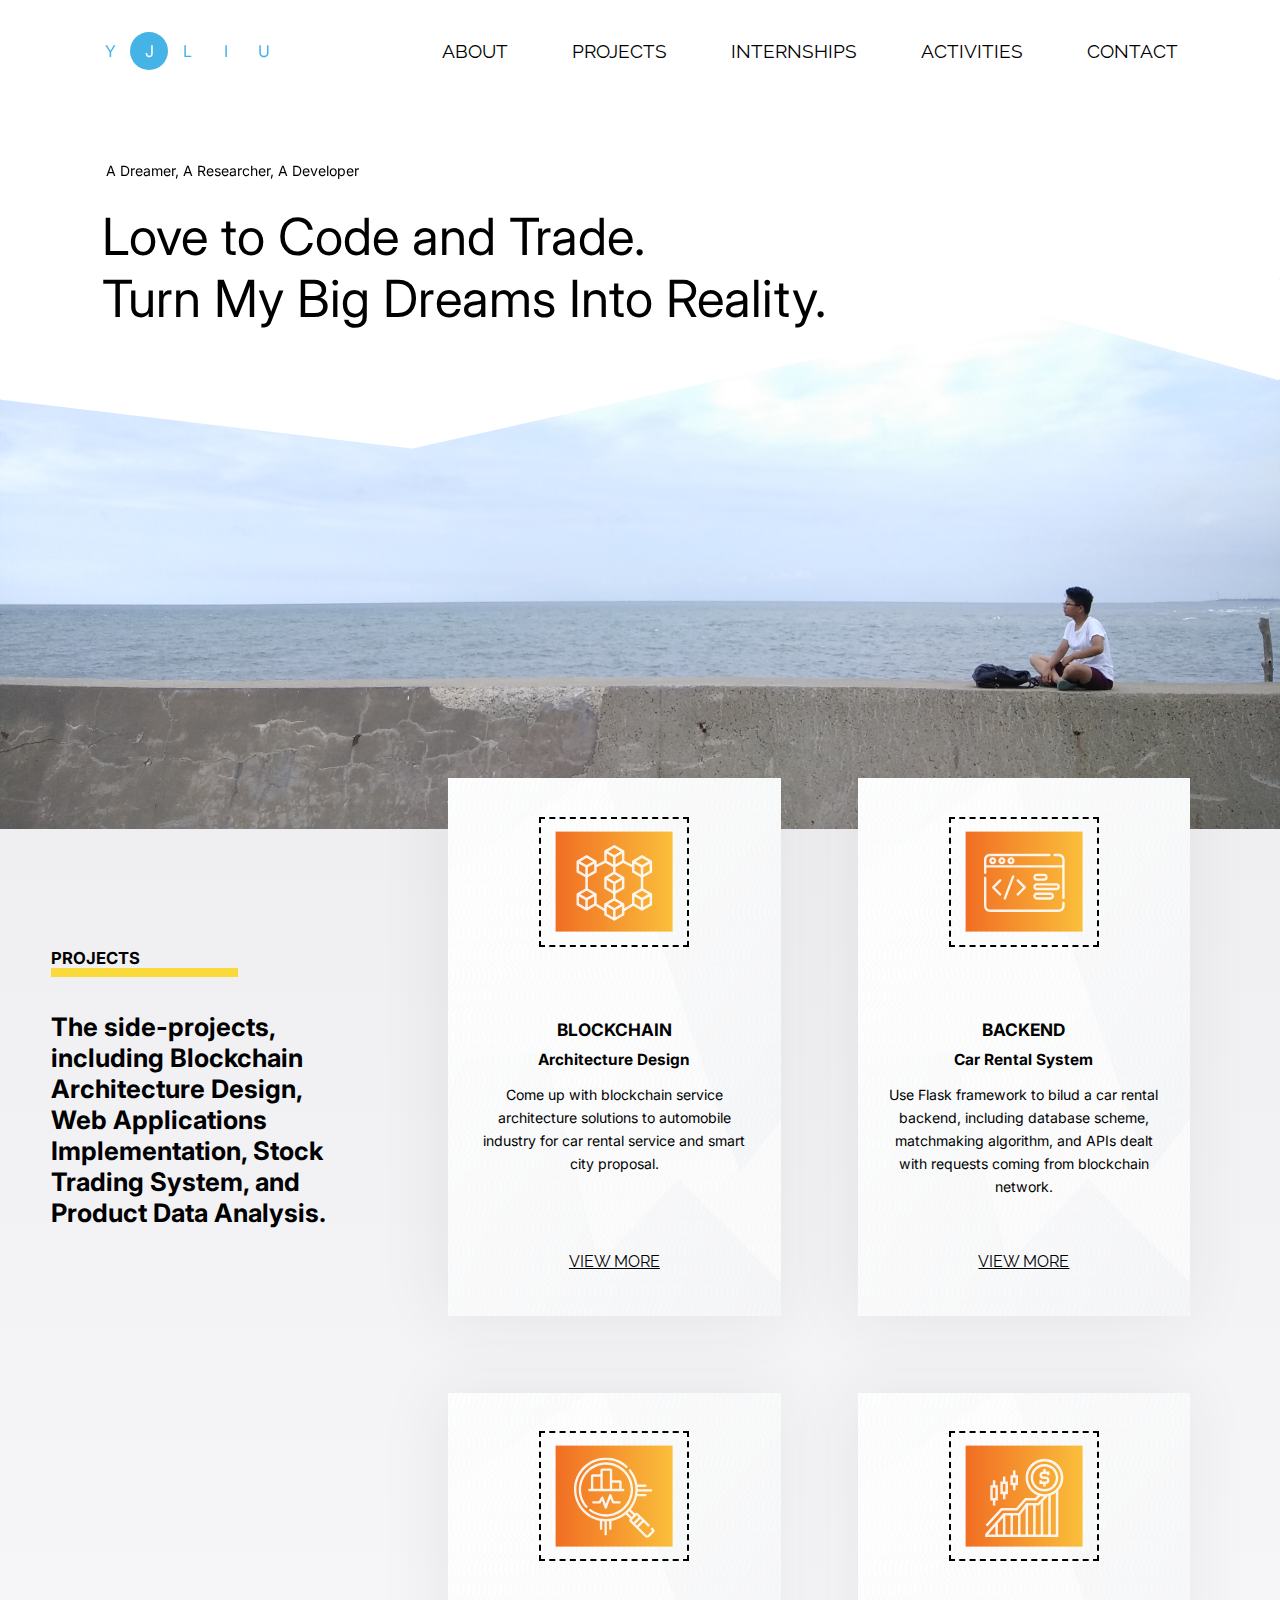
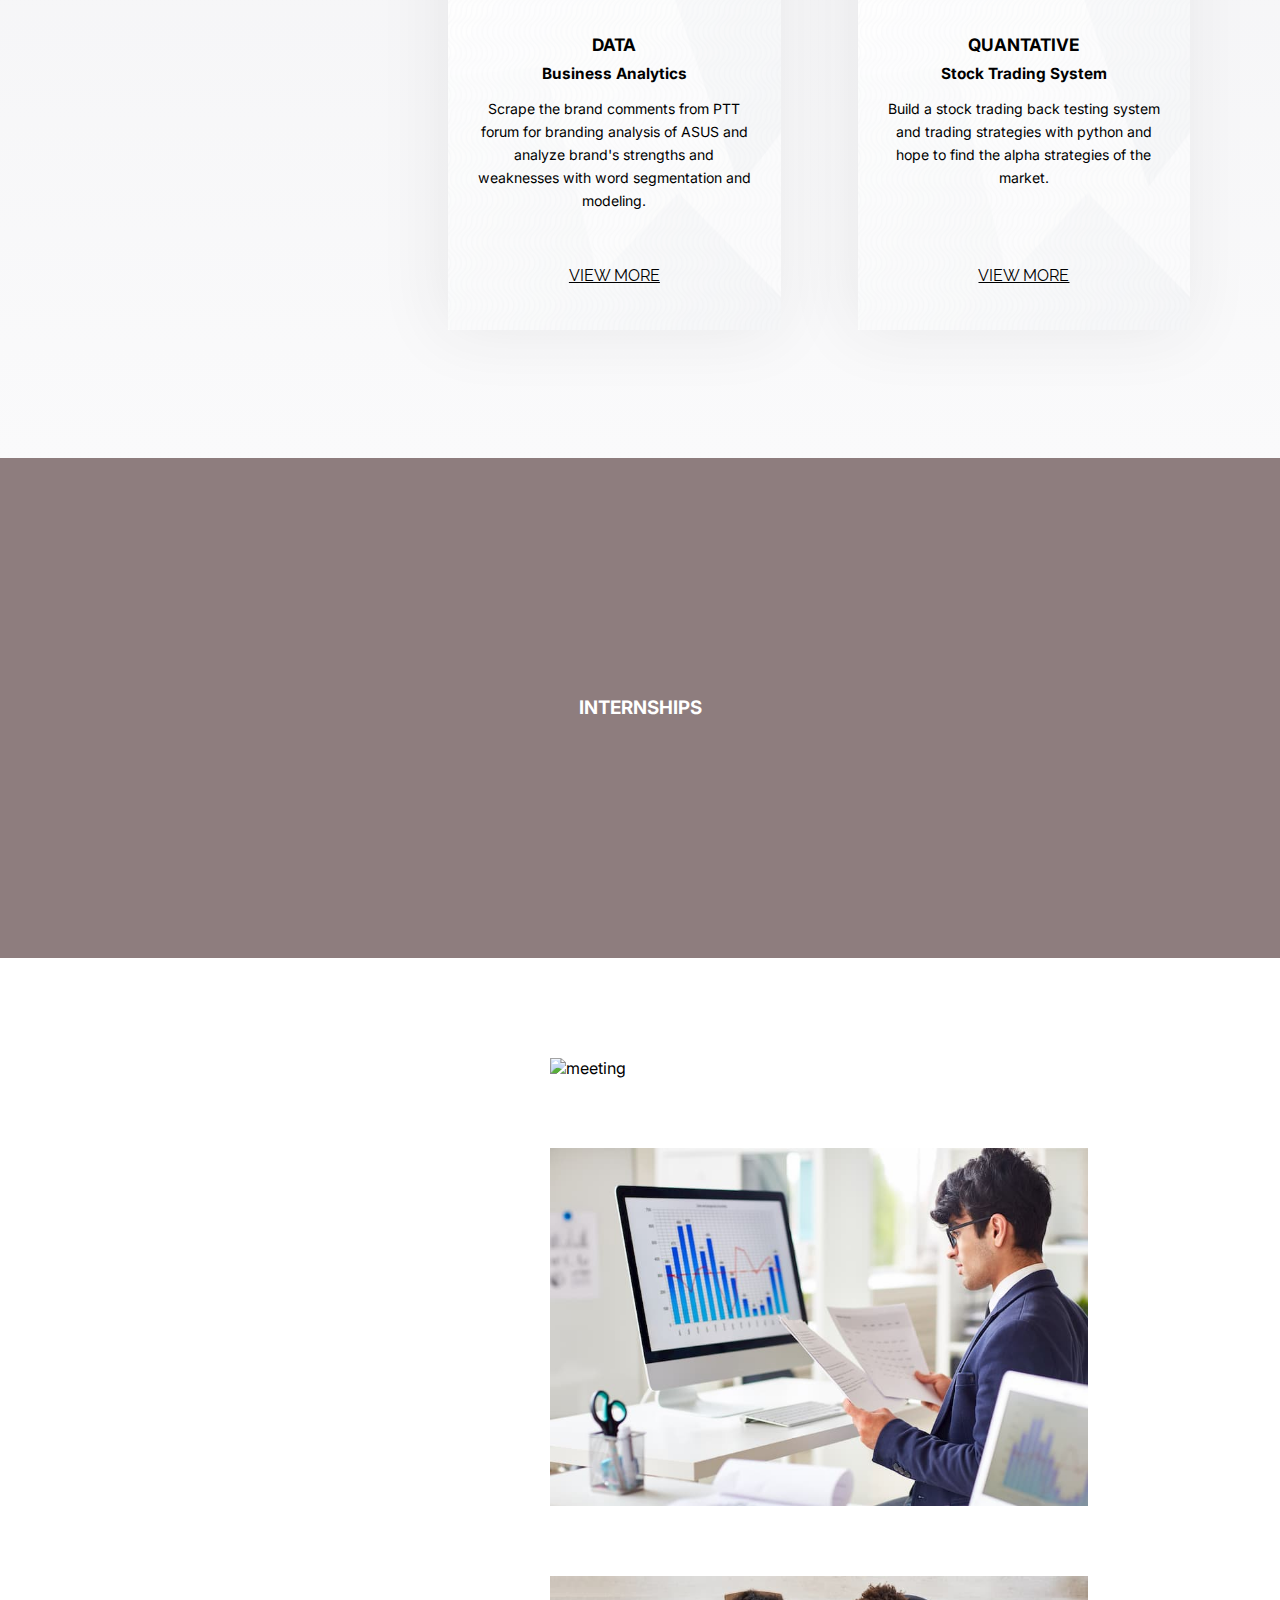
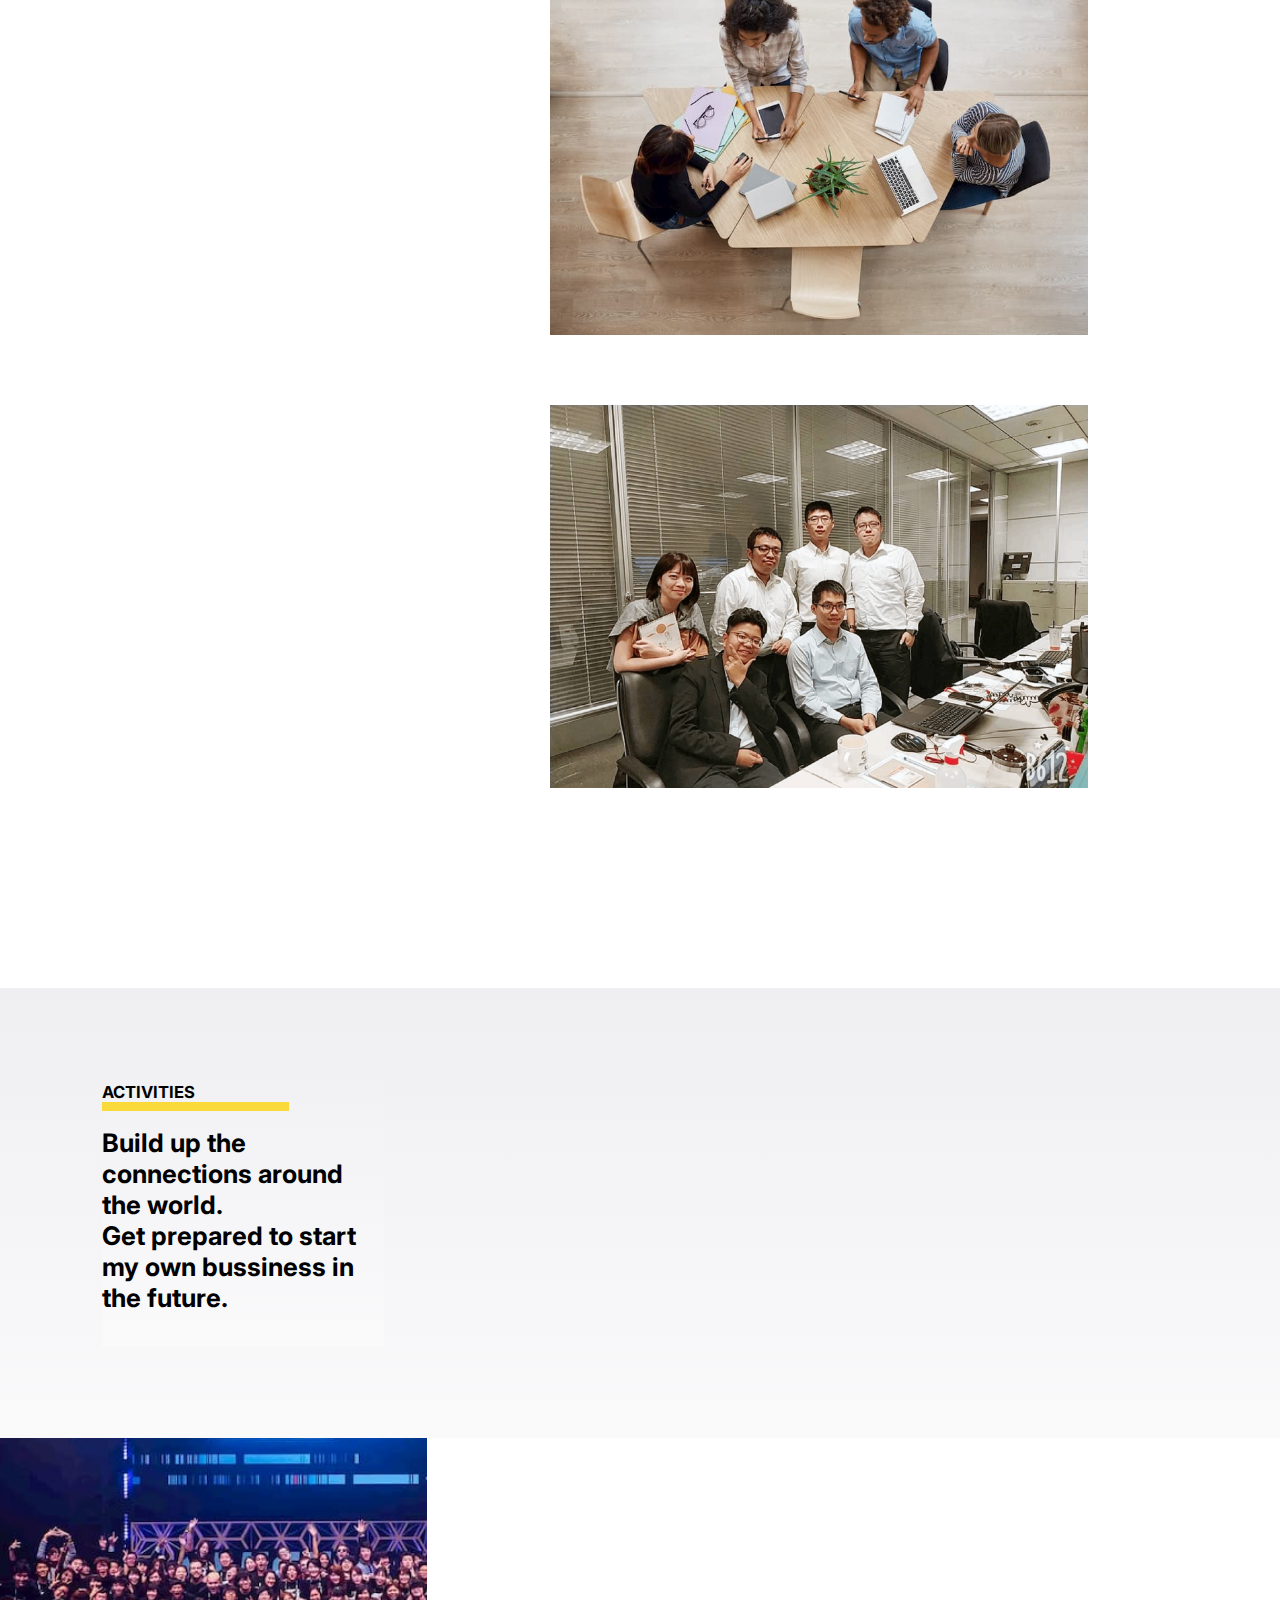
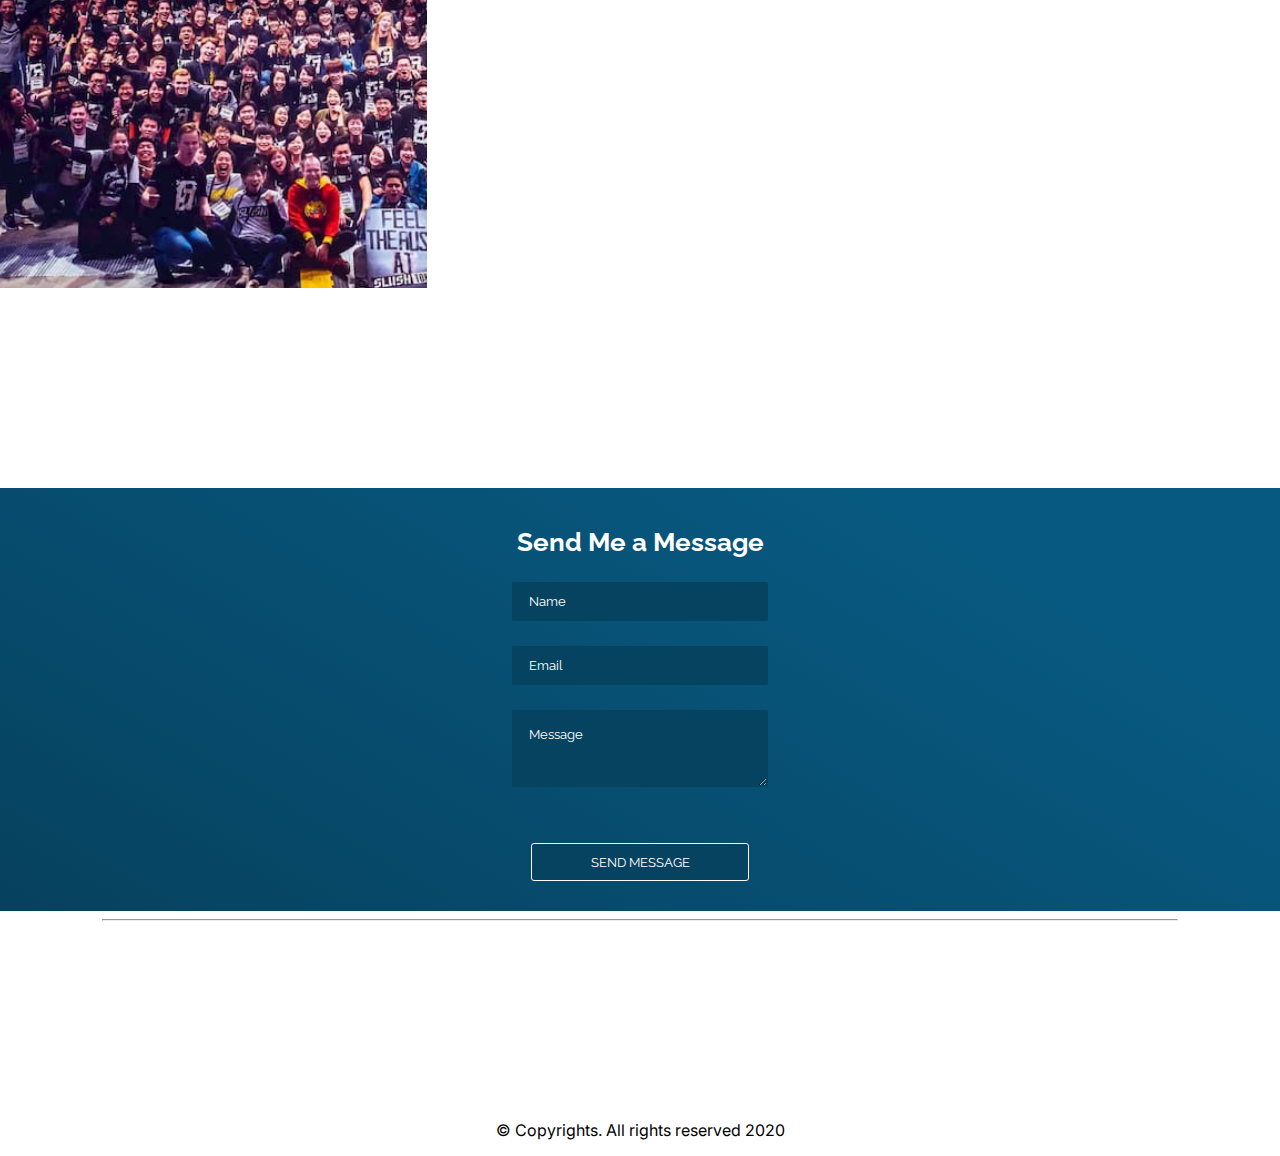
==== commit 90fee047: "." ====
--- a/index.html
+++ b/index.html
@@ -383,20 +383,83 @@
                 <div class="intern-pics">
                     <div class="intern-pic intern-pic-1" data-step="1">
                         <img src="resized_image/discuss.jpg" alt="meeting">
+                        <div class="rwd-content rwd-content-1">
+                            <h3>
+                                AEGIS CUSTODY
+                                <div class="title-underline">
+                            </h3>
+
+                            <h4>
+                                Software Engineering Intern / QA Intern
+                            </h4>
+                            <h4>
+                                2019.1-present
+                            </h4>
+                            <p>
+                                Set up testing scenario and workflow, and practiced the scenario for products. Reaearch
+                                the blockchain stable coin structure.
+                                <br>
+                                <br>
+                                Tested the API for backend using Flask framework
+                                and researched the potential Blockchain techniques for products.
+                            </p>
+                        </div>
                     </div>
                     <div class="intern-pic intern-pic-2" data-step="2">
                         <img src="resized_image/RA1.jpg" alt="ra">
+                        <div class="rwd-content">
+                            <h3>
+                                NTU
+                                <div class="title-underline">
+                            </h3>
+
+                            <h4>
+                                Research Assistant at Electrical Engineering Department
+                            </h4>
+                            <h4>
+                                2019.3 - present
+                            </h4>
+                            <p>
+                                Constructed market mechanism and developed a new form of implementation of Blockchain in
+                                automobile industry and built the backend connected the Quorum node.</p>
+                            </p>
+                        </div>
                     </div>
                     <div class="intern-pic intern-pic-3" data-step="3">
                         <img src="resized_image/RA2.jpg" alt="ra2">
+                        <div class="rwd-content rwd-content-1">
+                            <h3>
+                                NTU
+                                <div class="title-underline">
+                            </h3>
+                            <h4>Research Assistant at Finance Department</h4>
+                            <h4>2018.9 - 2020.1 </h4>
+                            <p>Scraped the websites for CRS research of US companies, and skilled labor risks research
+                                in 10-k files.</p>
+                        </div>
+
                     </div>
                     <div class="intern-pic intern-pic-4" data-step="4">
                         <img src="resized_image/taishin.png" alt="taishin">
+                        <div class="rwd-content rwd-content-1">
+                            <h3>
+                                TAISHIN BANK
+                                <div class="title-underline">
+                            </h3>
+                            <h4>Macroeconomics Research Intern</h4>
+                            <h4>2018.7 – 2018.9</h4>
+                            <p>
+                                Built the financial model with Bloomberg terminal and Excel to cross check the actual 45
+                                global markets performance and the investment recommendations from the department of
+                                securities investment consulting
+                            </p>
+                        </div>
+
                     </div>
 
                 </div>
                 <div class="indicators">
-                    <div class="intern-ind intern-ind-1">
+                    <!-- <div class="intern-ind intern-ind-1">
                         Internships 1 / 4
                     </div>
                     <div class="intern-ind intern-ind-2">
@@ -407,7 +470,7 @@
                     </div>
                     <div class="intern-ind intern-ind-4">
                         Internships 4 / 4
-                    </div>
+                    </div> -->
                 </div>
 
 
@@ -416,18 +479,22 @@
             <a class="anchor" id="activities"></a>
 
             <br> <br> <br> <br> <br><br> <br> <br> <br> <br>
-            <div class="title">
-                <h3>ACTIVITIES</h3>
-                <h4>Build up the connections around the world.
-                    <br> Get prepared to start my own bussiness in the future.
-                </h4>
-
-            </div>
-
-
-
             <div class="activities">
 
+                <div class="title act-title">
+                    <h3>ACTIVITIES
+                        <div class="title-underline">
+                        </div>
+                    </h3>
+                    <h4>Build up the connections around the world.
+                        <br> Get prepared to start my own bussiness in the future.
+                    </h4>
+                </div>
+
+
+            </div>
+
+            <div class="act-pic">
                 <div class="item">
                     <img src="resized_image/slush.jpg" alt="">
                 </div>
@@ -440,7 +507,6 @@
                 <!-- Add Scrollbar -->
                 <div class="swiper-scrollbar"></div>
             </div>
-
 
 
         </div>
@@ -454,8 +520,9 @@
 
 
             <div class="form">
-                <h4>Send Me a Message</h4>
-                <form id="contact-form" class="form" method="POST">
+                <form class="contact-form" method="POST">
+                    <h4>Send Me a Message</h4>
+
                     <input type="name" id="name" name="name" placeholder="Name" required="">
                     <input type="email" id="email" name="email" placeholder="Email" required="">
                     <textarea name="message" id="message" placeholder="Message" required=""
--- a/index.css
+++ b/index.css
@@ -483,9 +483,42 @@
 }
 
 
+.rwd-content {
+    display: none;
+}
+
+
 /* Activity */
-
 .activities {
+    position: relative;
+    width: 100%;
+    background: linear-gradient(180deg, #EFEFF2 0%, #FAFAFB 100%);
+    display: flex;
+    height: 50vh;
+
+
+}
+
+.act-title {
+    position: absolute;
+    top: 6vw;
+    left: 4vw;
+    width: 22vw;
+    margin-left: 4vw;
+    background: linear-gradient(180deg, #F1F1F4 0%, #FAFAFB 100%);
+}
+
+.act-title h3 {
+    font-size: 1.3vw;
+}
+
+.act-title h4 {
+    margin-top: 0;
+    font-size: 2vw;
+}
+
+
+.act-pic {
   display: flex;
   height: 50vh;
 }
@@ -605,10 +638,7 @@
     font-family: 'Raleway';
     background: linear-gradient(30deg, #053349 -50%, #085981 80%);
     color: #fff;
-    display: flex;
-    flex-direction: column;
-    justify-content: left;
-    align-items: center;
+
     margin: 0 auto;
     padding: 0;
     width: 100%;
@@ -622,7 +652,10 @@
     /* background-position: 50%; */
 }
 .contact-form {
-
+    display: flex;
+    flex-direction: column;
+    justify-content: center;
+    align-items: center;
 }
 ::placeholder {
     /* Most modern browsers support this now. */
@@ -667,7 +700,7 @@
     background-color: rgb(6, 67, 96);
 }
 
-.form>h4 {
+.form h4 {
     margin: 3vw 0 2vw;
     font-size: 2vw;
 }
@@ -808,7 +841,7 @@
         z-index: 100;
     }
     .unfold_menu>ul {
-        height: 100%;
+    height: 100%;
         margin: 0;
         padding: 0;
         /* 去掉點點 */
@@ -862,4 +895,182 @@
     .front-page {
         height: 100%;
     }
+
+    .title-underline {
+        width: 29vw;
+        height: 1vw;
+        background: #FADA3B;
+    }
+
+
+    .projects {
+    /* position: relative; */
+    width: 100%;
+    background: linear-gradient(180deg, #EFEFF2 0%, #FAFAFB 100%);
+    display: block;
+
+    }
+
+    .projects-intro {
+        width:100vw;
+        margin-left: 0;
+        display: flex;
+        flex-direction: column;
+        flex-wrap: wrap;
+        
+    }
+
+    .project-title {
+        width: 100vw;
+        height: 90vh;
+        /* margin-bottom: 0 2vh;  */
+        padding: 16vh 20vw 5vh;
+        box-sizing: border-box;
+        position: static;
+
+    }
+
+    .project-title h3 {
+        font-size: 3vw;
+    }
+
+    .project-title h4 {
+        font-size: 4vw;
+        line-height: 7vw;
+    }
+    .project {
+        /* position: static; */
+        width: 100vw;
+        height: 90vh;
+        padding: 0 10vw;
+        box-sizing: border-box;
+        /* display: block; */
+        
+    }
+
+    .project-svg {
+        margin-top: 7vw;
+        width: 40vw;
+        height: 40vw;
+    }
+
+    .p-text {
+        max-height: 60vh;
+        margin: 8vw 0;
+        padding: 0 6vw;
+    }
+    .p-text h3 {
+        font-size: 5vw;
+        line-height: 6vw;
+        margin: 0 0 1vw;
+
+    }
+
+    .p-text h4 {
+        margin: 0 0 5vw;
+        font-size: 4vw;
+        /* line-height: 1.9vw; */
+    }
+    .p-text p {
+        font-size: 3vw;
+        line-height: 4vw;
+        margin-bottom: 5vw;
+
+
+    }
+
+    .p-text a {
+        position: absolute;
+        bottom: 5vw;
+        left: 50%;
+        transform: translate(-50%, 0);
+        text-align: center;
+        font-size: 3vw;
+    }
+
+
+    .intern-infos {
+        display: none;
+    }
+
+    .intern-pics .title-underline{
+        width: 20vw;
+    }
+
+    .intern-pic:nth-child(1) {
+        margin-top: 10vh;
+    }
+
+
+
+    
+    .act-title {
+        width: 100vw;
+        height: 90vh;
+        /* margin-bottom: 0 2vh;  */
+        padding: 16vh 20vw 5vh;
+        box-sizing: border-box;
+        position: static;
+
+    }
+
+    .act-title h3 {
+        font-size: 3vw;
+    }
+
+    .act-title h4 {
+        font-size: 4vw;
+        line-height: 7vw;
+    }
+
+    .form {
+        display: block;
+        /* flex-direction: column; */
+        height: 100vh;
+        width: 100vw;
+        padding: 10vh 8vw;
+        box-sizing: border-box;
+        /* margin: 0 auto; */
+        text-align: center;
+    }
+
+    
+    .form h4 {
+        /* margin: 7vw 0; */
+        margin-bottom: 5vh;
+        width: 80%;
+        font-size: 7vw;
+        /* text-align: center; */
+    }
+
+
+
+    .contact-form > * {
+        display: block;
+        font-size: 4vw;
+        /* width: 20%; */
+        
+        /* height: 10vw; */
+        width: 80%;
+        /* padding: 0 4vw; */
+        margin: 0 auto 3vw;
+        line-height: 8vw;
+    }
+    input {
+        height: 10vh;
+    }
+    textarea {
+        height: 30vh;
+        /* padding: 10vw 0; */
+    }
+    button {
+        height: 10vh;
+        /* width: 50%; */
+        margin: 10px 0;
+        bottom: 0;
+    }
+
+
+
+
 }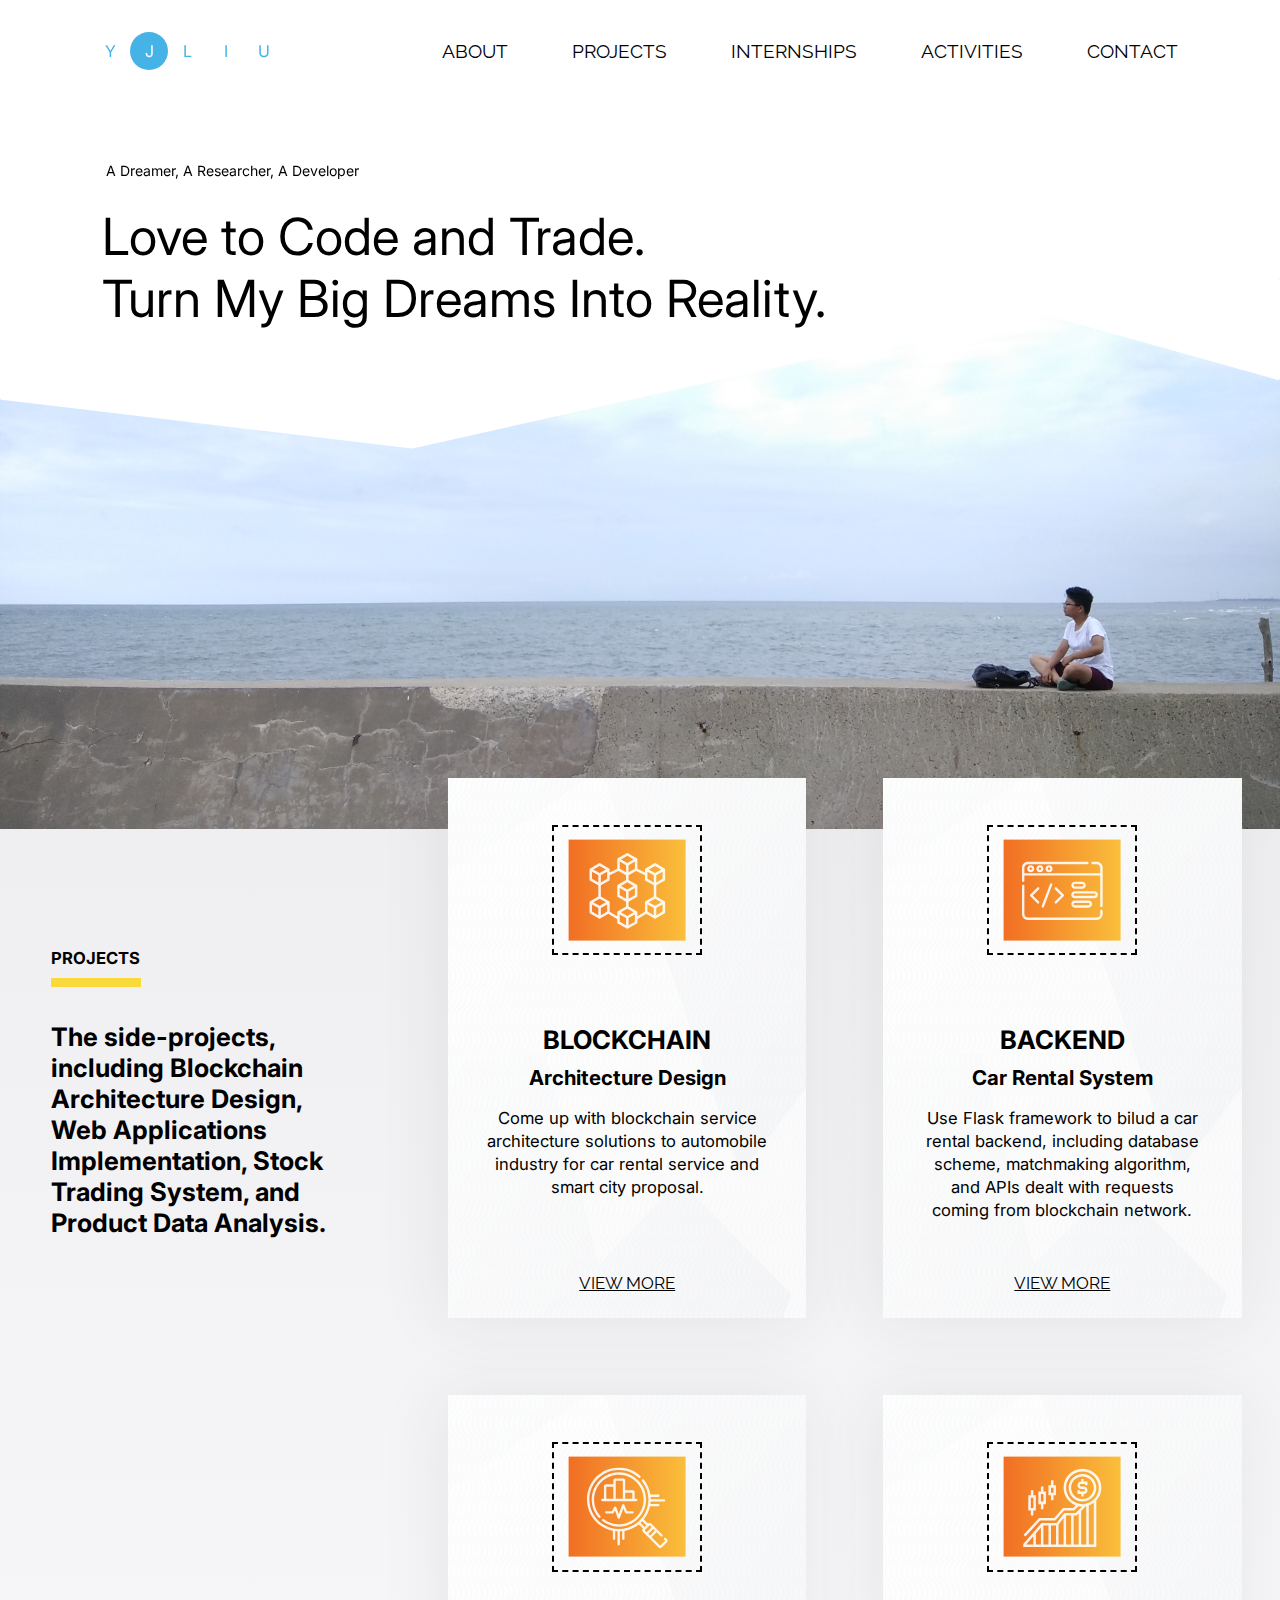
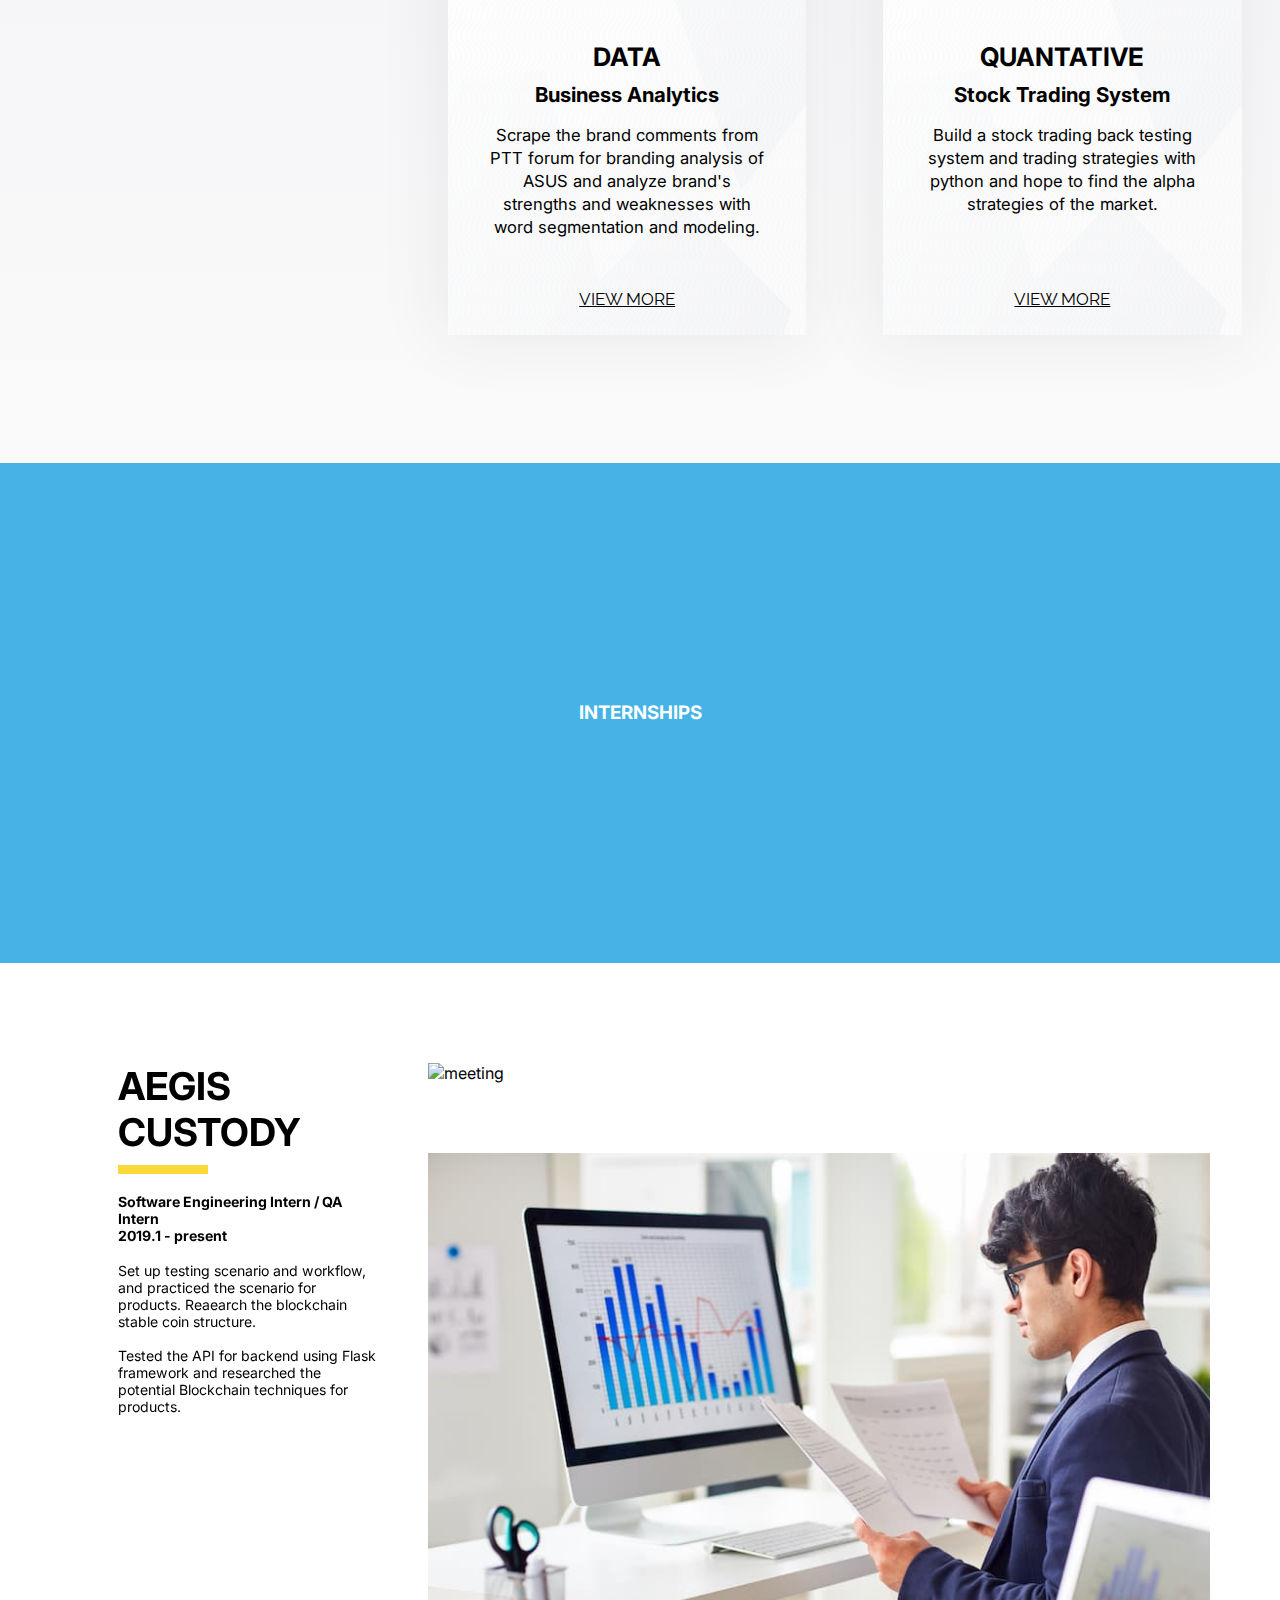
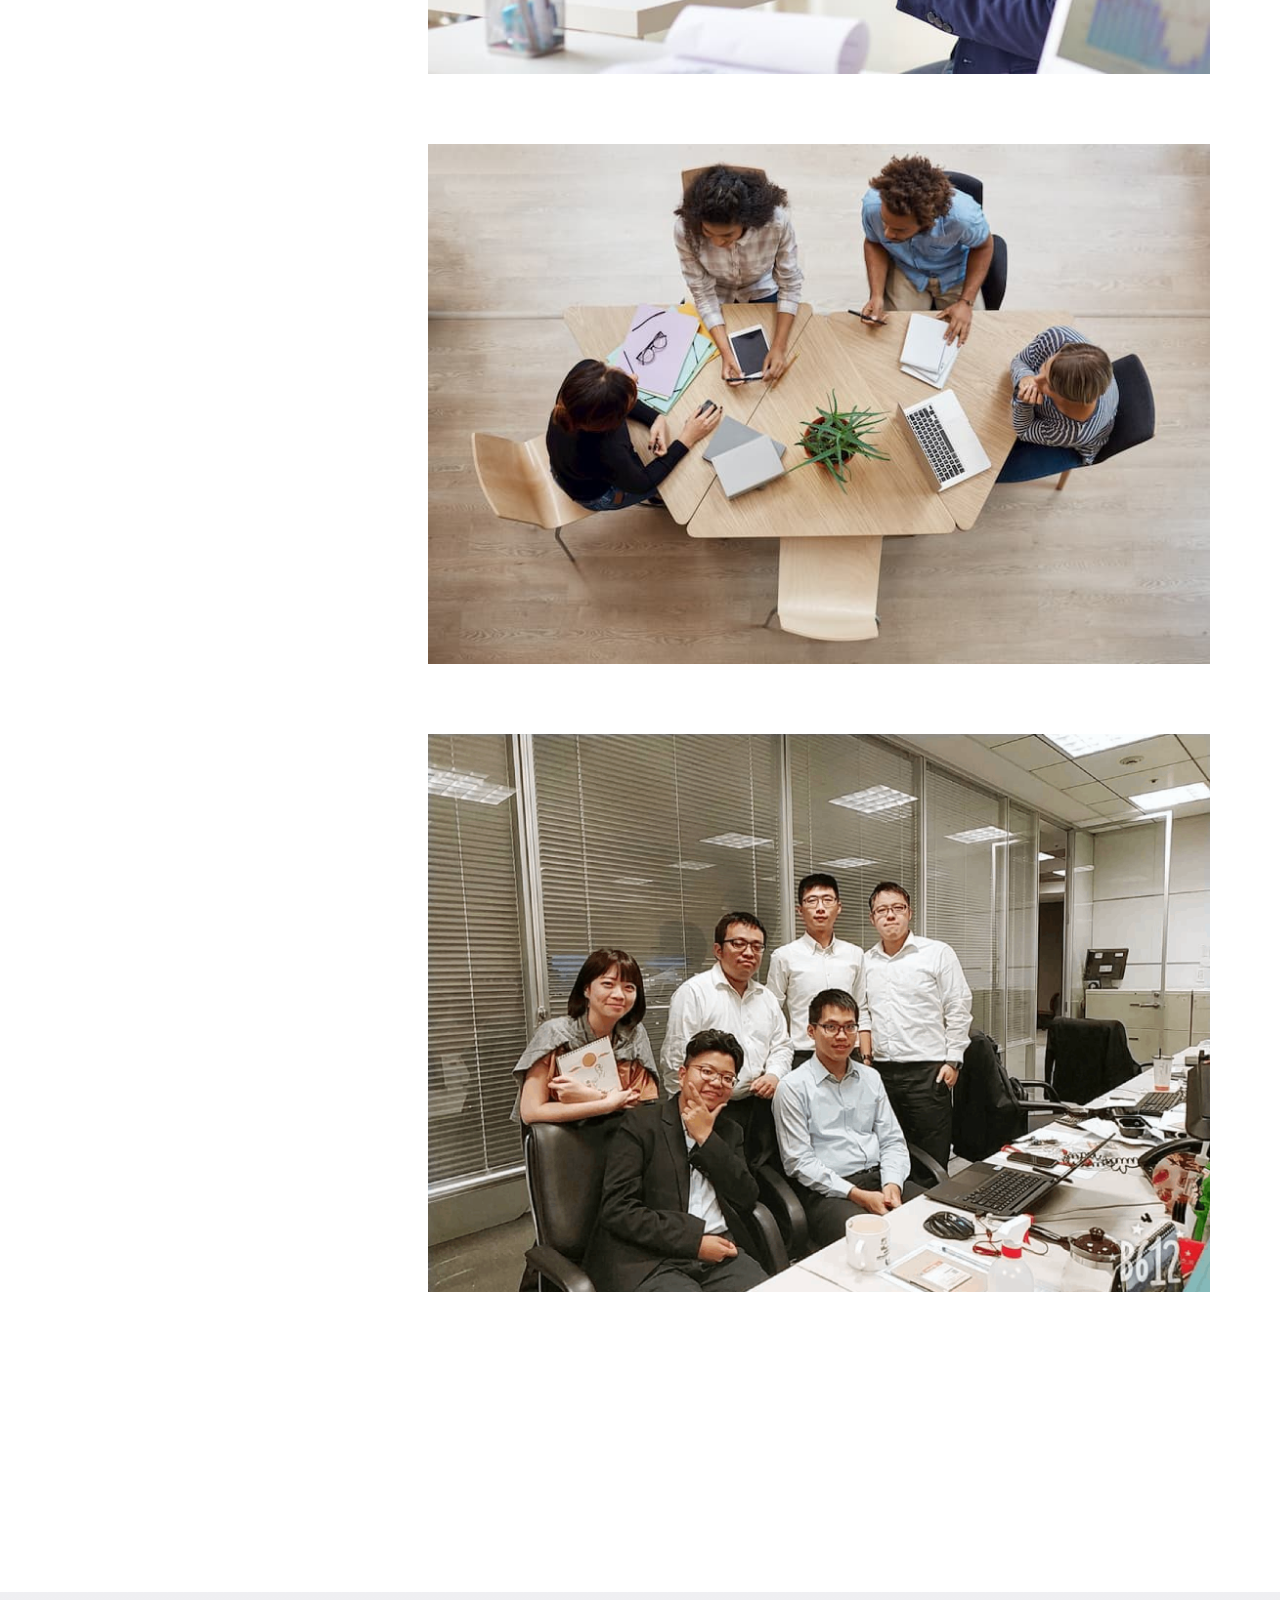
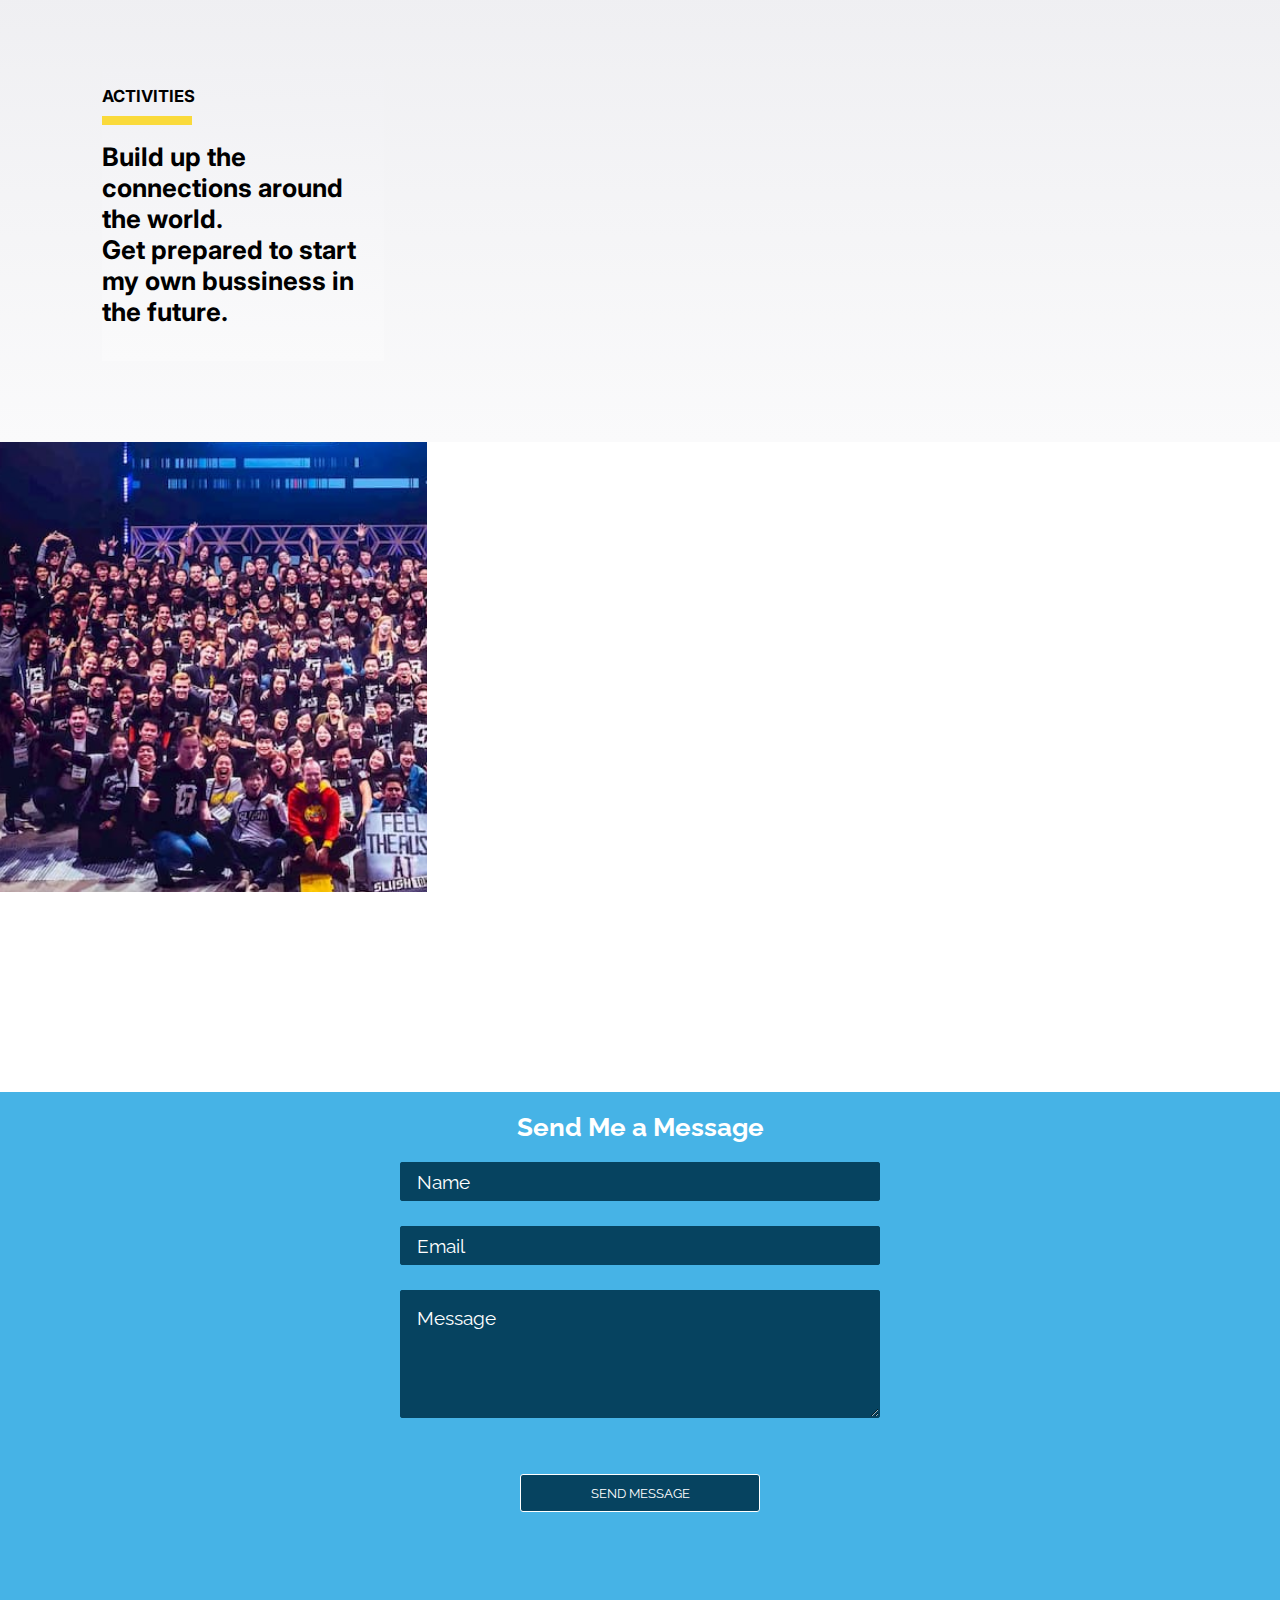
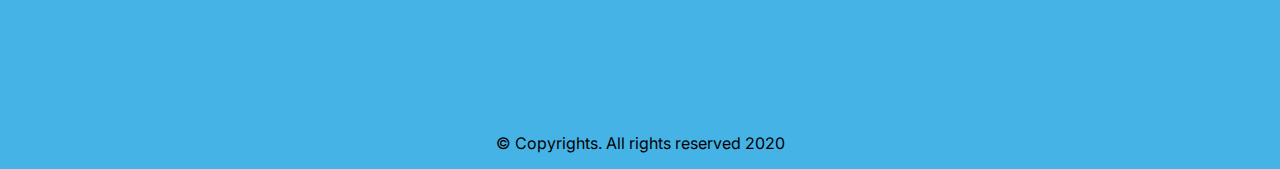
==== commit b89817a3: "." ====
--- a/index.html
+++ b/index.html
@@ -97,6 +97,11 @@
             <div class="front-page">
                 <img class="home-header" src="resized_image/home-header.svg" alt="">
                 <!-- <img class="page-img" src="resized_image/sky-me.jpg" alt=""> -->
+                <div class="self-intro">
+                    <h4>&nbsp;A Dreamer, A Researcher, A Developer</h4>
+                    <h2>Love to Code and Trade.</h2>
+                    <h2>Turn My Big Dreams Into Reality.</h2>
+                </div>
 
             </div>
             <!-- particles.js container -->
@@ -313,7 +318,7 @@
             </div>
             <div class="internships" id="internships">
                 <div class="intern-infos">
-                    <div class="intern-sticky">
+                    <div class="intern-sticky animate-1">
                         <div class="intern-info intern-info-1">
                             <h3>
                                 AEGIS CUSTODY
@@ -322,9 +327,8 @@
 
                             <h4>
                                 Software Engineering Intern / QA Intern
-                            </h4>
-                            <h4>
-                                2019.1-present
+                                <br>
+                                2019.1 - present
                             </h4>
                             <p>
                                 Set up testing scenario and workflow, and practiced the scenario for products. Reaearch
@@ -343,8 +347,7 @@
 
                             <h4>
                                 Research Assistant at Electrical Engineering Department
-                            </h4>
-                            <h4>
+                                <br>
                                 2019.3 - present
                             </h4>
                             <p>
@@ -357,12 +360,92 @@
                                 NTU
                                 <div class="title-underline">
                             </h3>
+                            <h4>Research Assistant at Finance Department
+                                <br>
+                                2018.9 - 2020.1 </h4>
+                            <p>Scraped the websites for CRS research of US companies, and skilled labor risks research
+                                in 10-k files.</p>
+                        </div>
+                        <div class="intern-info intern-info-4">
+                            <h3>
+                                TAISHIN BANK
+                                <div class="title-underline">
+                            </h3>
+                            <h4>Macroeconomics Research Intern
+                                <br>
+                                2018.7 – 2018.9</h4>
+                            <p>
+                                Built the financial model with Bloomberg terminal and Excel to cross check the actual 45
+                                global markets performance and the investment recommendations from the department of
+                                securities investment consulting
+                            </p>
+                        </div>
+                    </div>
+                </div>
+
+
+
+                <div class="intern-pics">
+                    <div class="intern-pic intern-pic-1" data-step="1">
+                        <img src="resized_image/discuss.jpg" alt="meeting">
+                        <div class="rwd-content rwd-content-1">
+                            <h3>
+                                AEGIS CUSTODY
+                                <div class="title-underline">
+                            </h3>
+
+                            <h4>
+                                Software Engineering Intern / QA Intern
+
+                                2019.1-present
+                            </h4>
+                            <p>
+                                Set up testing scenario and workflow, and practiced the scenario for products. Reaearch
+                                the blockchain stable coin structure.
+                                <br>
+                                <br>
+                                Tested the API for backend using Flask framework
+                                and researched the potential Blockchain techniques for products.
+                            </p>
+                        </div>
+                    </div>
+                    <div class="intern-pic intern-pic-2" data-step="2">
+                        <img src="resized_image/RA1.jpg" alt="ra">
+                        <div class="rwd-content">
+                            <h3>
+                                NTU
+                                <div class="title-underline">
+                            </h3>
+
+                            <h4>
+                                Research Assistant at Electrical Engineering Department
+                            </h4>
+                            <h4>
+                                2019.3 - present
+                            </h4>
+                            <p>
+                                Constructed market mechanism and developed a new form of implementation of Blockchain in
+                                automobile industry and built the backend connected the Quorum node.</p>
+                            </p>
+                        </div>
+                    </div>
+                    <div class="intern-pic intern-pic-3" data-step="3">
+                        <img src="resized_image/RA2.jpg" alt="ra2">
+                        <div class="rwd-content rwd-content-1">
+                            <h3>
+                                NTU
+                                <div class="title-underline">
+                            </h3>
                             <h4>Research Assistant at Finance Department</h4>
                             <h4>2018.9 - 2020.1 </h4>
                             <p>Scraped the websites for CRS research of US companies, and skilled labor risks research
                                 in 10-k files.</p>
                         </div>
-                        <div class="intern-info intern-info-4">
+
+                    </div>
+                    <div class="intern-pic intern-pic-4" data-step="4">
+                        <img src="resized_image/taishin.png" alt="taishin">
+                        <div class="rwd-content rwd-content-1">
                             <h3>
                                 TAISHIN BANK
                                 <div class="title-underline">
@@ -375,85 +458,6 @@
                                 securities investment consulting
                             </p>
                         </div>
-                    </div>
-                </div>
-
-
-
-                <div class="intern-pics">
-                    <div class="intern-pic intern-pic-1" data-step="1">
-                        <img src="resized_image/discuss.jpg" alt="meeting">
-                        <div class="rwd-content rwd-content-1">
-                            <h3>
-                                AEGIS CUSTODY
-                                <div class="title-underline">
-                            </h3>
-
-                            <h4>
-                                Software Engineering Intern / QA Intern
-                            </h4>
-                            <h4>
-                                2019.1-present
-                            </h4>
-                            <p>
-                                Set up testing scenario and workflow, and practiced the scenario for products. Reaearch
-                                the blockchain stable coin structure.
-                                <br>
-                                <br>
-                                Tested the API for backend using Flask framework
-                                and researched the potential Blockchain techniques for products.
-                            </p>
-                        </div>
-                    </div>
-                    <div class="intern-pic intern-pic-2" data-step="2">
-                        <img src="resized_image/RA1.jpg" alt="ra">
-                        <div class="rwd-content">
-                            <h3>
-                                NTU
-                                <div class="title-underline">
-                            </h3>
-
-                            <h4>
-                                Research Assistant at Electrical Engineering Department
-                            </h4>
-                            <h4>
-                                2019.3 - present
-                            </h4>
-                            <p>
-                                Constructed market mechanism and developed a new form of implementation of Blockchain in
-                                automobile industry and built the backend connected the Quorum node.</p>
-                            </p>
-                        </div>
-                    </div>
-                    <div class="intern-pic intern-pic-3" data-step="3">
-                        <img src="resized_image/RA2.jpg" alt="ra2">
-                        <div class="rwd-content rwd-content-1">
-                            <h3>
-                                NTU
-                                <div class="title-underline">
-                            </h3>
-                            <h4>Research Assistant at Finance Department</h4>
-                            <h4>2018.9 - 2020.1 </h4>
-                            <p>Scraped the websites for CRS research of US companies, and skilled labor risks research
-                                in 10-k files.</p>
-                        </div>
-
-                    </div>
-                    <div class="intern-pic intern-pic-4" data-step="4">
-                        <img src="resized_image/taishin.png" alt="taishin">
-                        <div class="rwd-content rwd-content-1">
-                            <h3>
-                                TAISHIN BANK
-                                <div class="title-underline">
-                            </h3>
-                            <h4>Macroeconomics Research Intern</h4>
-                            <h4>2018.7 – 2018.9</h4>
-                            <p>
-                                Built the financial model with Bloomberg terminal and Excel to cross check the actual 45
-                                global markets performance and the investment recommendations from the department of
-                                securities investment consulting
-                            </p>
-                        </div>
 
                     </div>
 
@@ -541,7 +545,6 @@
 
     <div class="footer">
         <div class="wrap">
-            <hr class="line">
             <div class="contact" id="contact">
                 <div class="contact-info">
 
--- a/index.css
+++ b/index.css
@@ -1,8 +1,12 @@
 body {
     margin: 0;
     font-size: 16px;
-    padding-top: 8vw;
+    /* padding-top: 8vw; */
     font-family: 'Inter',sans-serif;
+    /* background-image: url(resized_image/mountain.jpg); */
+    background-size: cover;
+    background-attachment: fixed;
+    background-repeat: no-repeat;
 }
 
 a {
@@ -44,7 +48,7 @@
 }
 
 .header {
-    position: fixed;
+    /* position: fixed; */
     left: 0;
     top: 0;
     display: flex;
@@ -205,6 +209,10 @@
     margin-top: -50px;
 }
 
+.front-page .self-intro {
+    display: none;
+}
+
 .home-header {
     position: absolute; 
     width: 100%;
@@ -219,9 +227,10 @@
 
 /* title */
 .title-underline {
-    width: 187px;
+    width: 90px;
     height: 9px;
     background: #FADA3B;
+    margin-top: 10px;
 }
 
 
@@ -266,8 +275,8 @@
 .project {
     position: relative;
 
-    width: 26vw;
-    height: 42vw;
+    width: 28vw;
+    /* height: 42vw; */
     display: flex;
     flex-direction: column;
     /* justify-content: center; */
@@ -292,7 +301,7 @@
     position: relative;
     width: 150px;
     height: 130px;
-    margin: 3vw 0;
+    margin: 13% 0;
     border: 2px dashed #000000;
     box-sizing: border-box; 
 }
@@ -319,32 +328,48 @@
 }
 
 .p-text {
-    margin: 1.5vw 0;
-    padding: 0 2.1vw;
-}
+    
+    /* margin: 1.5vw 0;
+    padding: 0 2.1vw; */
+    padding: 0 3vw 2vw;
+    display: flex;
+    flex-direction: column;
+    /* justify-content: center; */
+    align-items: center;
+    flex-grow: 1;
+}
+
+
 .p-text h3 {
-    font-size: 1.35vw;
-    line-height: 1.4vw;
-    margin-bottom: 0.8vw;
+    font-size: 2vw;
+    line-height: 2vw;
+    margin-bottom: 1vw;
 }
 
 .p-text h4 {
     margin: 0;
-    font-size: 1.2vw;
+    font-size: 1.6vw;
     /* line-height: 1.9vw; */
 }
 .p-text p {
-    font-size: 1.1vw;
+    font-size: 1.3vw;
     line-height: 1.8vw;
 
 }
 
 .p-text a {
-    position: absolute;
+    display: flex;
+    flex-direction: column;
+    justify-content: flex-end;
+    /* align-items: flex-end; */
+    flex-grow: 1;
+    /* position: absolute;
     bottom: 3.5vw;
     left: 50%;
     transform: translate(-50%, 0);
-    text-align: center;
+    text-align: center; */
+    padding-top: 12%;
+    font-size: 1.3vw;
 }
 
 /* Internships */
@@ -355,7 +380,8 @@
     height: 500px;
     color: #fff;
     /* background: linear-gradient(235.39deg, #085981 0.83%, #053349 100%); */
-    background-color: #8e7d7e;
+    /* background-color: #8e7d7e; */
+    background: #46b3e6;
     text-align: center;
     position: relative;
     /* padding: 14vw 6vw; */
@@ -373,8 +399,10 @@
 .internships {
     display: flex;
     /* background-color: #f3f3f3; */
-    width: 70%;
-    margin: 0 auto;
+    width: 100%;
+    padding: 0 70px;
+    box-sizing: border-box;
+    margin: 100px 0;
 }
 
 .intern-pics {
@@ -393,7 +421,7 @@
 }
 
 .intern-pic:nth-child(1){
-    margin-top: 100px;
+    /* margin-top: 100px; */
 
 }
 
@@ -411,33 +439,33 @@
 
 .intern-sticky {
     position: sticky;
-    top: 40%;
+    top: 30%;
     margin: 0 3rem;
-    background-color: #f3f3f3;
+    /* background-color: #f3f3f3; */
 }
 
 
 .intern-info {
     position: absolute;
-    box-shadow: -0.4vw 0.1vw 5vw rgba(177, 175, 175, 0.08);
+    /* box-shadow: -0.4vw 0.1vw 5vw rgba(177, 175, 175, 0.08); */
 
 }
 
 .intern-info h3 {
-    font-size: 2vw;
+    font-size: 3vw;
     margin: 0;
 }
 
 .intern-info h4 {
-    font-size: 1.3vw;
+    font-size: 1.1vw;
 }
 
 .intern-info p {
-    font-size: 1vw;
+    font-size: 1.1vw;
 }
 
 .intern-info:nth-child(1){
-    margin-top: 100px;
+    /* margin-top: 100px; */
 }
 
 
@@ -450,6 +478,10 @@
     transform: translate3d(-100px, 0px, 0px);
     transition: all .5s ease-out;
     opacity: 0;
+}
+
+.intern-sticky .intern-info-4 {
+    position: relative;
 }
 
 .intern-info:nth-child(4){
@@ -463,6 +495,7 @@
 
 
 .intern-sticky.animate-1 .intern-info-1 {
+    
     transform: translate(0, 0);
     opacity: 1;
 }
@@ -566,6 +599,7 @@
 /* Contact */
 
 .contact {
+    
     display: flex;
     opacity: 0;
     -webkit-transition: all 0.8 ease-in-out;
@@ -630,13 +664,15 @@
 }
 
 .form {
+    background-color: #46b3e6;
+
     /* width: 100%; */
     /* top: 50%; */
     /* position: absolute;
     bottom: 20;
     left: 0; */
     font-family: 'Raleway';
-    background: linear-gradient(30deg, #053349 -50%, #085981 80%);
+    /* background: linear-gradient(30deg, #053349 -50%, #085981 80%); */
     color: #fff;
 
     margin: 0 auto;
@@ -656,6 +692,8 @@
     flex-direction: column;
     justify-content: center;
     align-items: center;
+    max-width: 480px;
+    margin: 0 auto;
 }
 ::placeholder {
     /* Most modern browsers support this now. */
@@ -672,8 +710,8 @@
     border-radius: 0.15vw;
     border: 1px solid #064360;
     -webkit-appearance: none;
-    font-size: 1vw;
-    width: 20%;
+    font-size: 1.2em;
+    width: 100%;
     height: 3vw;
     padding: 1.25vw;
     margin-bottom: 2vw;
@@ -691,9 +729,9 @@
     border-radius: 0.15vw;
     border: 1px solid #064360;
     -webkit-appearance: none;
-    font-size: 1vw;
-    width: 20%;
-    height: 6vw;
+    font-size: 1.2em;
+    width: 100%;
+    height: 10vw;
     padding: 1.25vw;
     margin-bottom: 2vw;
     border-color: rgb(6, 67, 96);
@@ -701,7 +739,7 @@
 }
 
 .form h4 {
-    margin: 3vw 0 2vw;
+    margin: 20px 0;
     font-size: 2vw;
 }
 
@@ -731,7 +769,7 @@
     font-family: "Raleway";
     margin: 30px 0;
     padding: 10px 20px;
-    width: 17%;
+    width: 50%;
     text-transform: uppercase;
     text-align: center;
 }
@@ -765,6 +803,7 @@
 
 .footer {
     /* background-color: #b2dffb; */
+    background-color: #46b3e6;
 }
 
 .copyrights {
@@ -787,7 +826,14 @@
 @media only screen and (max-width: 980px) {
 
     body {
-
+    padding-top: 8vw;
+        background-image: url(resized_image/mountain.jpg);
+    background-size: cover;
+    background-attachment: fixed;
+    background-repeat: no-repeat;
+    }
+    .header {
+    position: fixed;
     }
     .network-container {}
     .header ul {
@@ -821,7 +867,7 @@
         position: fixed;
         top: 0;
         right: 0;
-        width: 100vw;
+        width: 100%;
         height: 100vh;
         background: rgb(105,105,105);
         background: linear-gradient(180deg, rgba(105,105,105,0.6451622885482318) 0%, rgba(88,87,87,1) 0%, rgba(10,10,10,0.8188317563353467) 0%);
@@ -872,13 +918,40 @@
         height: 8vw;
     }
 
+    .footer {
+        background-color: transparent   ;
+        
+    }
+
     .wrap {
-
-    }
+        padding: 0 25px;
+        /* background-color: #fff; */
+
+    }
+
+    .wrap .self-intro {
+    display: none;
+    }   
 
     .self-intro {
-    margin-top: 8vw;
-    }
+        margin-top: 8vw;
+    }
+
+    .self-intro h4 {
+        font-size: 4vw;
+        margin-bottom: 7vw;
+        font-weight: normal;
+        margin-top: 100px;
+
+    }
+
+    
+    .self-intro h2 {
+        font-size: 8vw;
+        margin-bottom: 7vw;
+    }
+
+
 
     .header {
         height: 15vw;
@@ -892,9 +965,23 @@
         font-size: 3vw;
 
     }
+
+
     .front-page {
-        height: 100%;
-    }
+    margin-top: -1vw;
+    height: 92vh;
+    background-position: 85%;
+    padding-bottom: 0;
+    position: relative;
+    }
+
+        
+    .front-page .self-intro {
+
+        position: absolute;
+        display: block;
+    }  
+
 
     .title-underline {
         width: 29vw;
@@ -912,7 +999,7 @@
     }
 
     .projects-intro {
-        width:100vw;
+        width:100%;
         margin-left: 0;
         display: flex;
         flex-direction: column;
@@ -921,7 +1008,124 @@
     }
 
     .project-title {
-        width: 100vw;
+        width: 100%;
+        /* height: 90vh; */
+        /* margin-bottom: 0 2vh;  */
+        padding: 16vh 25px;
+        box-sizing: border-box;
+        position: static;
+
+    }
+
+    .project-title h3 {
+        font-size: 4vw;
+    }
+
+    .project-title h4 {
+        font-size: 5vw;
+        line-height: 8vw;
+    }
+    .project {
+        /* position: static; */
+        width: 100%;
+        /* height: 90vh; */
+        padding: 0 10vw;
+        box-sizing: border-box;
+        /* display: block; */
+        
+    }
+
+    .project-svg {
+        margin: 12% 0;
+        width: 40vw;
+        height: 40vw;
+    }
+
+    .p-text {
+        /* max-height: 60vh; */
+        display: flex;
+        flex-direction: column;
+        justify-content: center;
+        align-items: center;
+        flex-grow: 1;
+        /* margin: 8vw 0; */
+        padding: 0;
+    }
+    .p-text h3 {
+        font-size: 8vw;
+        line-height: 8vw;
+        /* margin: 0 0 1vw; */
+
+    }
+
+    .p-text h4 {
+        margin: 0;
+        font-size: 6vw;
+        /* line-height: 1.9vw; */
+    }
+    .p-text p {
+        font-size: 4vw;
+        line-height: 6vw;
+        margin: 7vw 0;
+
+
+    }
+
+    .p-text a {
+        /* position: absolute; */
+        /* bottom: 5vw; */
+        /* left: 50%; */
+        /* transform: translate(-50%, 0); */
+        /* text-align: center; */
+        font-size: 5vw;
+        /* margin: 100px 0; */
+        /* position: absolute; */
+        display: flex;
+        justify-self: flex-end;
+        flex-grow: 1;
+        align-items: flex-end;
+        padding: 20% 0 10%;
+    }
+
+    .internships {
+        width: 100%;
+        padding: 0 20px;
+        margin: 0;
+    }
+
+
+    .intern-infos {
+        display: none;
+    }
+
+    .intern-pics .title-underline{
+        width: 100%;
+    }
+
+    .intern-pic:nth-child(1) {
+        margin-top: 100px;
+    }
+
+    .intern-pic:not(:last-child) {
+    margin-bottom: 100px;
+}
+
+    .intern-pics {
+        /* padding: 0 20px; */
+    }
+
+    .intern-pics img {
+    display: block;
+    width: calc(100% + 40px);
+    /* height: 100%; */
+    margin: 0 -20px;
+    }
+
+
+
+    
+    .act-title {
+        width: 100%;
         height: 90vh;
         /* margin-bottom: 0 2vh;  */
         padding: 16vh 20vw 5vh;
@@ -930,90 +1134,6 @@
 
     }
 
-    .project-title h3 {
-        font-size: 3vw;
-    }
-
-    .project-title h4 {
-        font-size: 4vw;
-        line-height: 7vw;
-    }
-    .project {
-        /* position: static; */
-        width: 100vw;
-        height: 90vh;
-        padding: 0 10vw;
-        box-sizing: border-box;
-        /* display: block; */
-        
-    }
-
-    .project-svg {
-        margin-top: 7vw;
-        width: 40vw;
-        height: 40vw;
-    }
-
-    .p-text {
-        max-height: 60vh;
-        margin: 8vw 0;
-        padding: 0 6vw;
-    }
-    .p-text h3 {
-        font-size: 5vw;
-        line-height: 6vw;
-        margin: 0 0 1vw;
-
-    }
-
-    .p-text h4 {
-        margin: 0 0 5vw;
-        font-size: 4vw;
-        /* line-height: 1.9vw; */
-    }
-    .p-text p {
-        font-size: 3vw;
-        line-height: 4vw;
-        margin-bottom: 5vw;
-
-
-    }
-
-    .p-text a {
-        position: absolute;
-        bottom: 5vw;
-        left: 50%;
-        transform: translate(-50%, 0);
-        text-align: center;
-        font-size: 3vw;
-    }
-
-
-    .intern-infos {
-        display: none;
-    }
-
-    .intern-pics .title-underline{
-        width: 20vw;
-    }
-
-    .intern-pic:nth-child(1) {
-        margin-top: 10vh;
-    }
-
-
-
-    
-    .act-title {
-        width: 100vw;
-        height: 90vh;
-        /* margin-bottom: 0 2vh;  */
-        padding: 16vh 20vw 5vh;
-        box-sizing: border-box;
-        position: static;
-
-    }
-
     .act-title h3 {
         font-size: 3vw;
     }
@@ -1027,7 +1147,7 @@
         display: block;
         /* flex-direction: column; */
         height: 100vh;
-        width: 100vw;
+        width: 100%;
         padding: 10vh 8vw;
         box-sizing: border-box;
         /* margin: 0 auto; */
@@ -1069,7 +1189,15 @@
         margin: 10px 0;
         bottom: 0;
     }
-
+    .rwd-content {
+    display: block;
+    }
+
+    .contact {
+    opacity: 1;
+    -webkit-transition: all 0.8 ease-in-out;
+    transition: all 0.8s ease-in-out;   
+    }
 
 
 
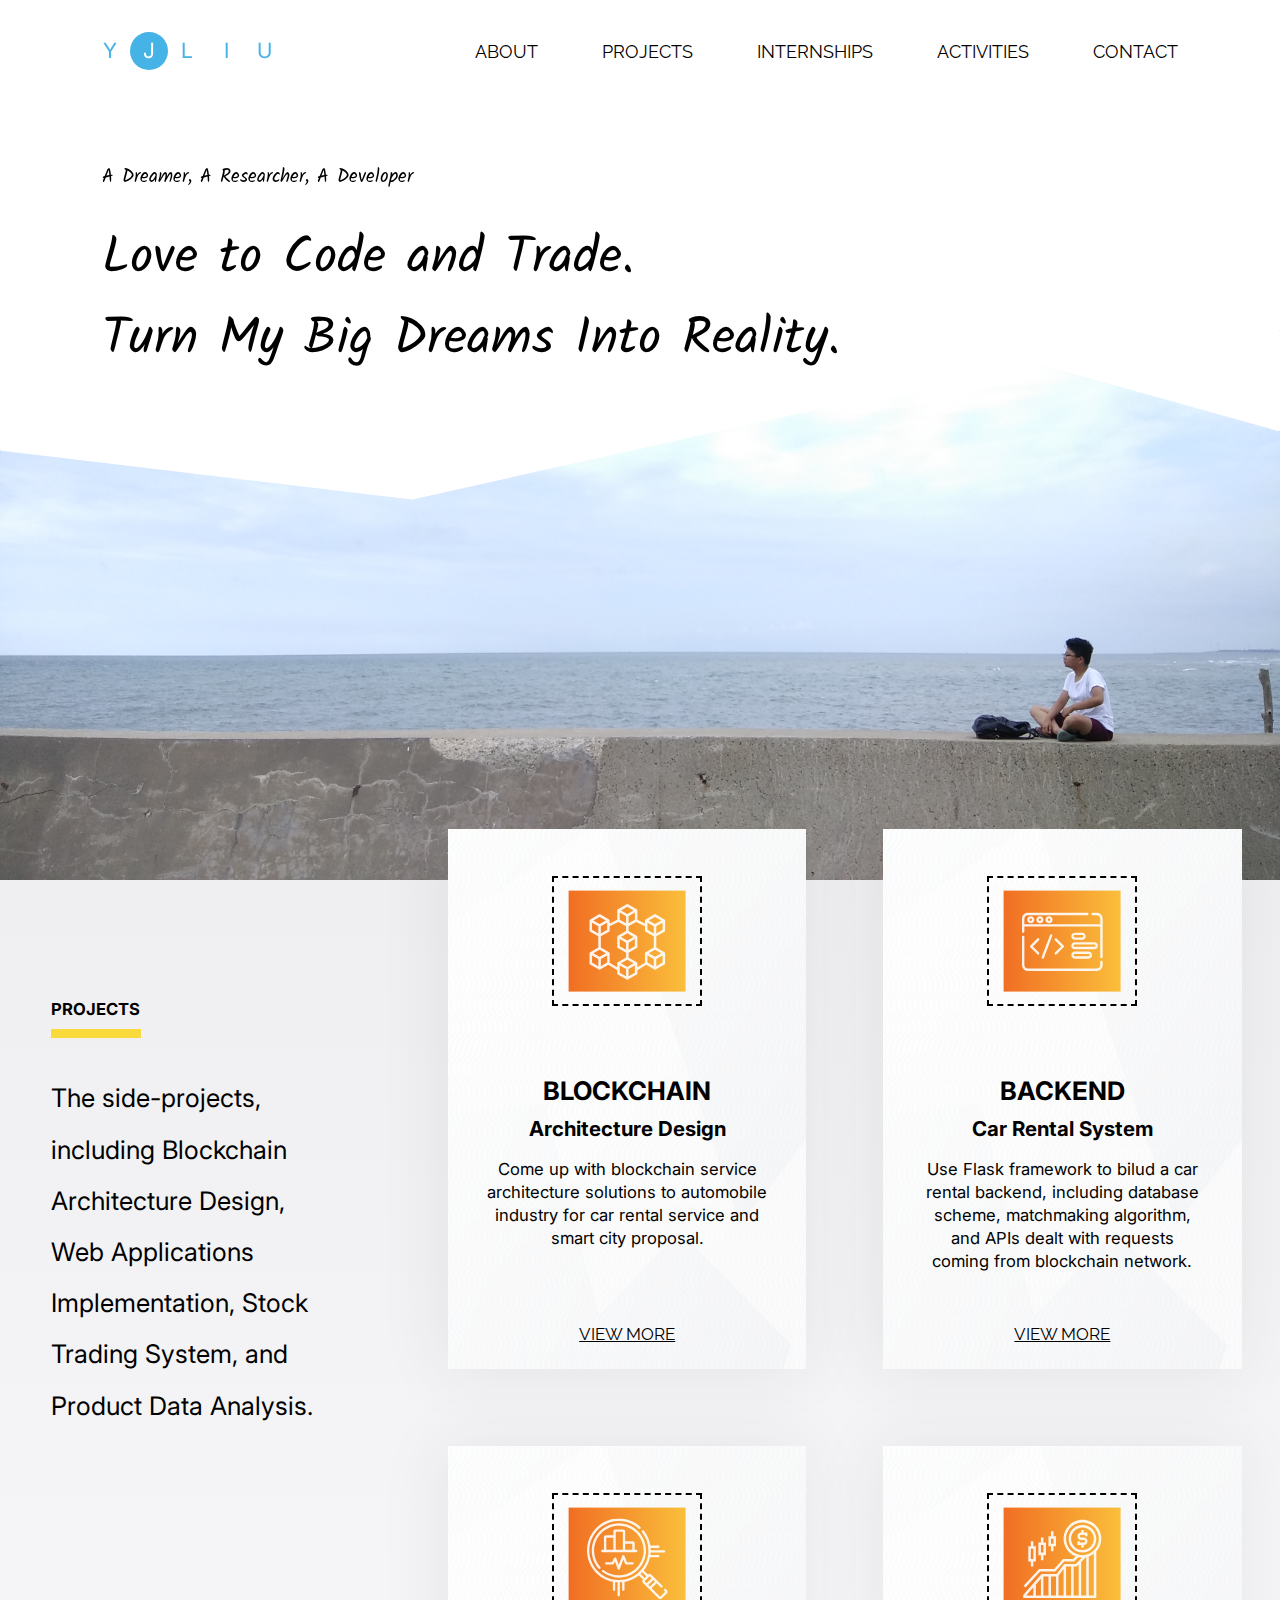
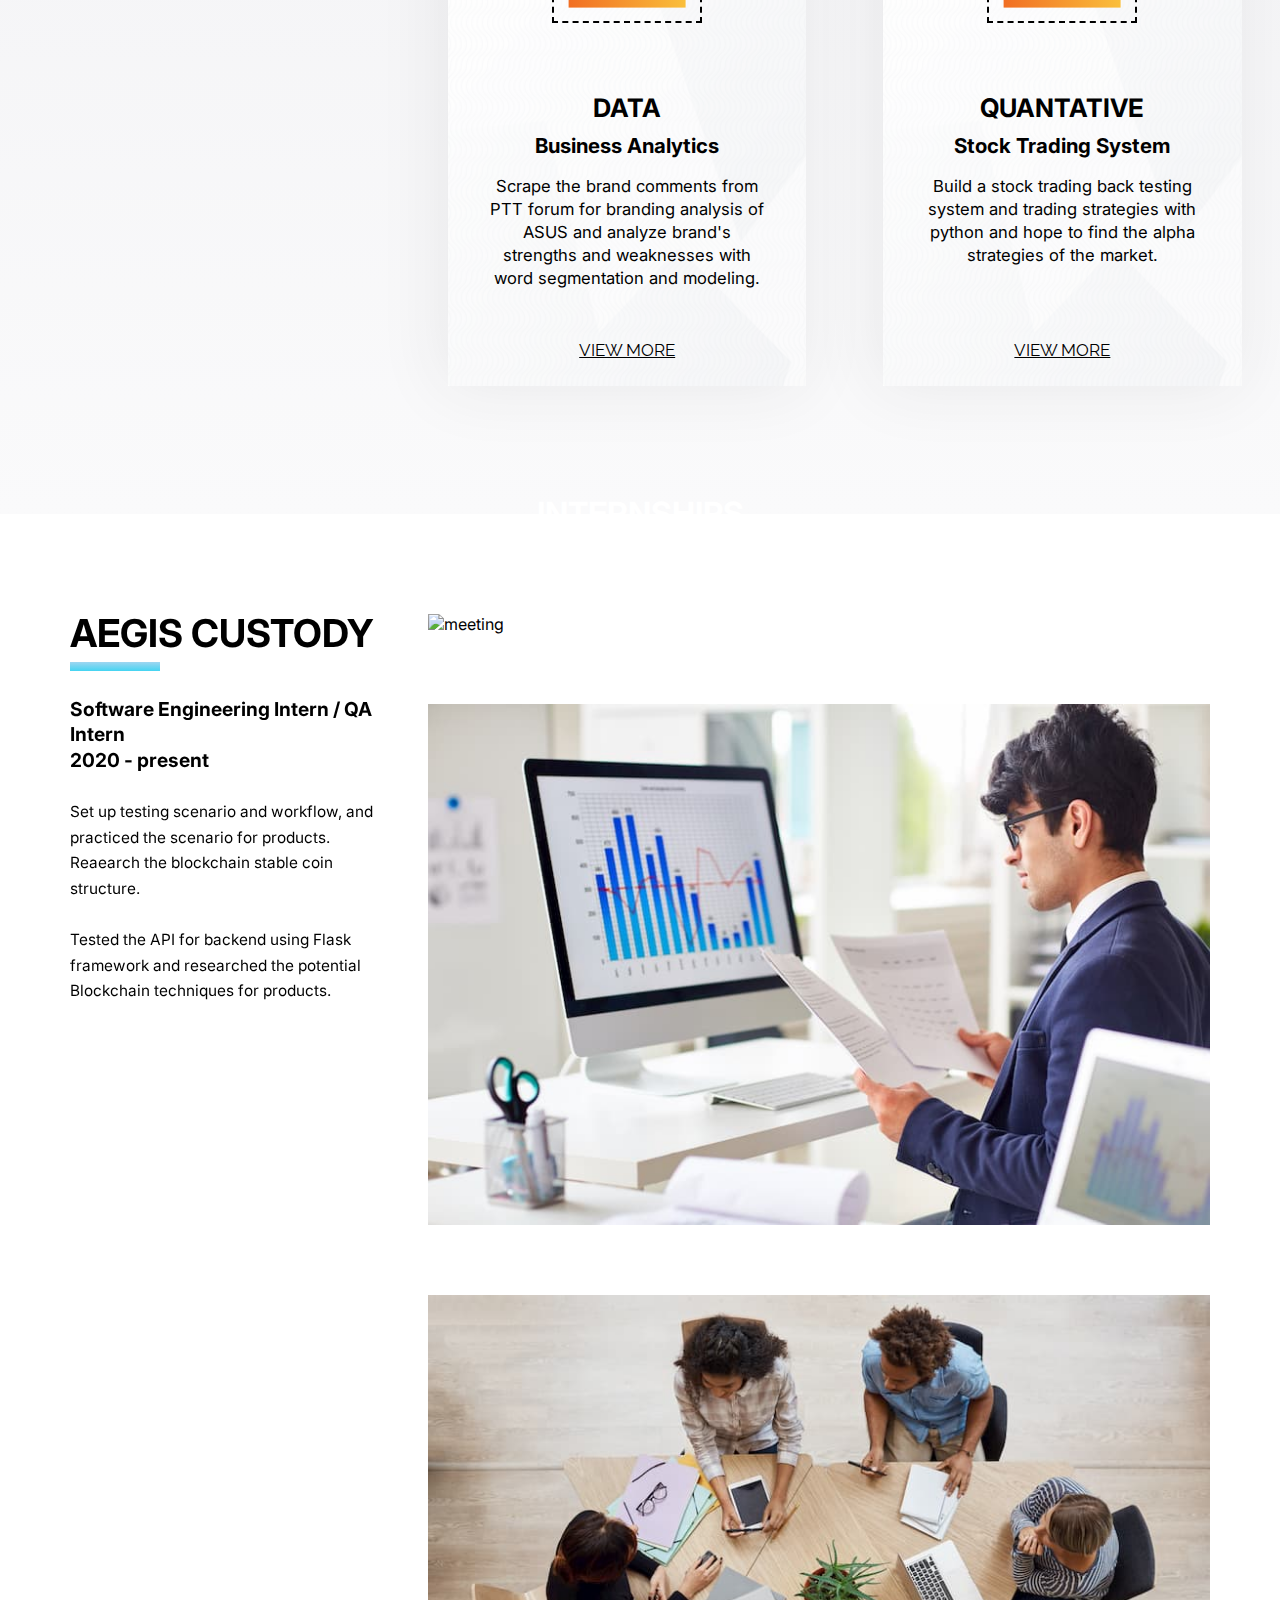
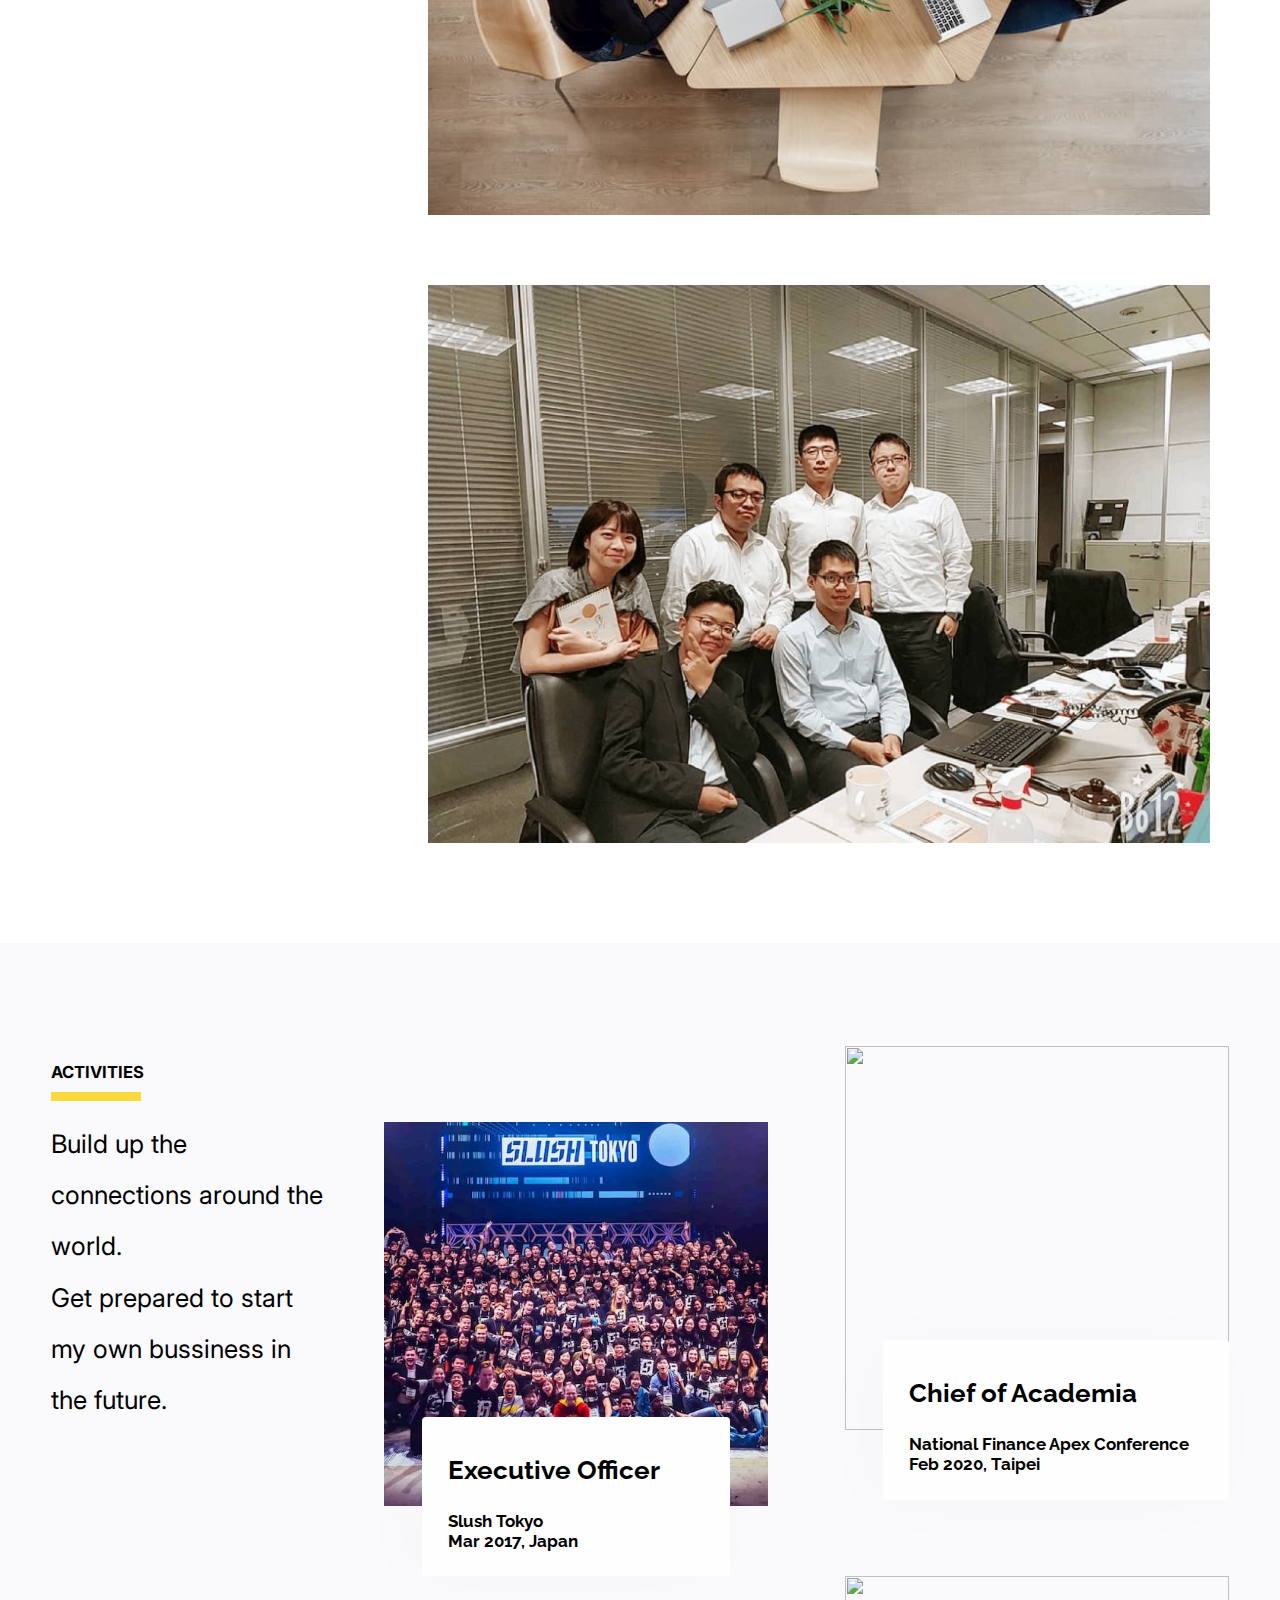
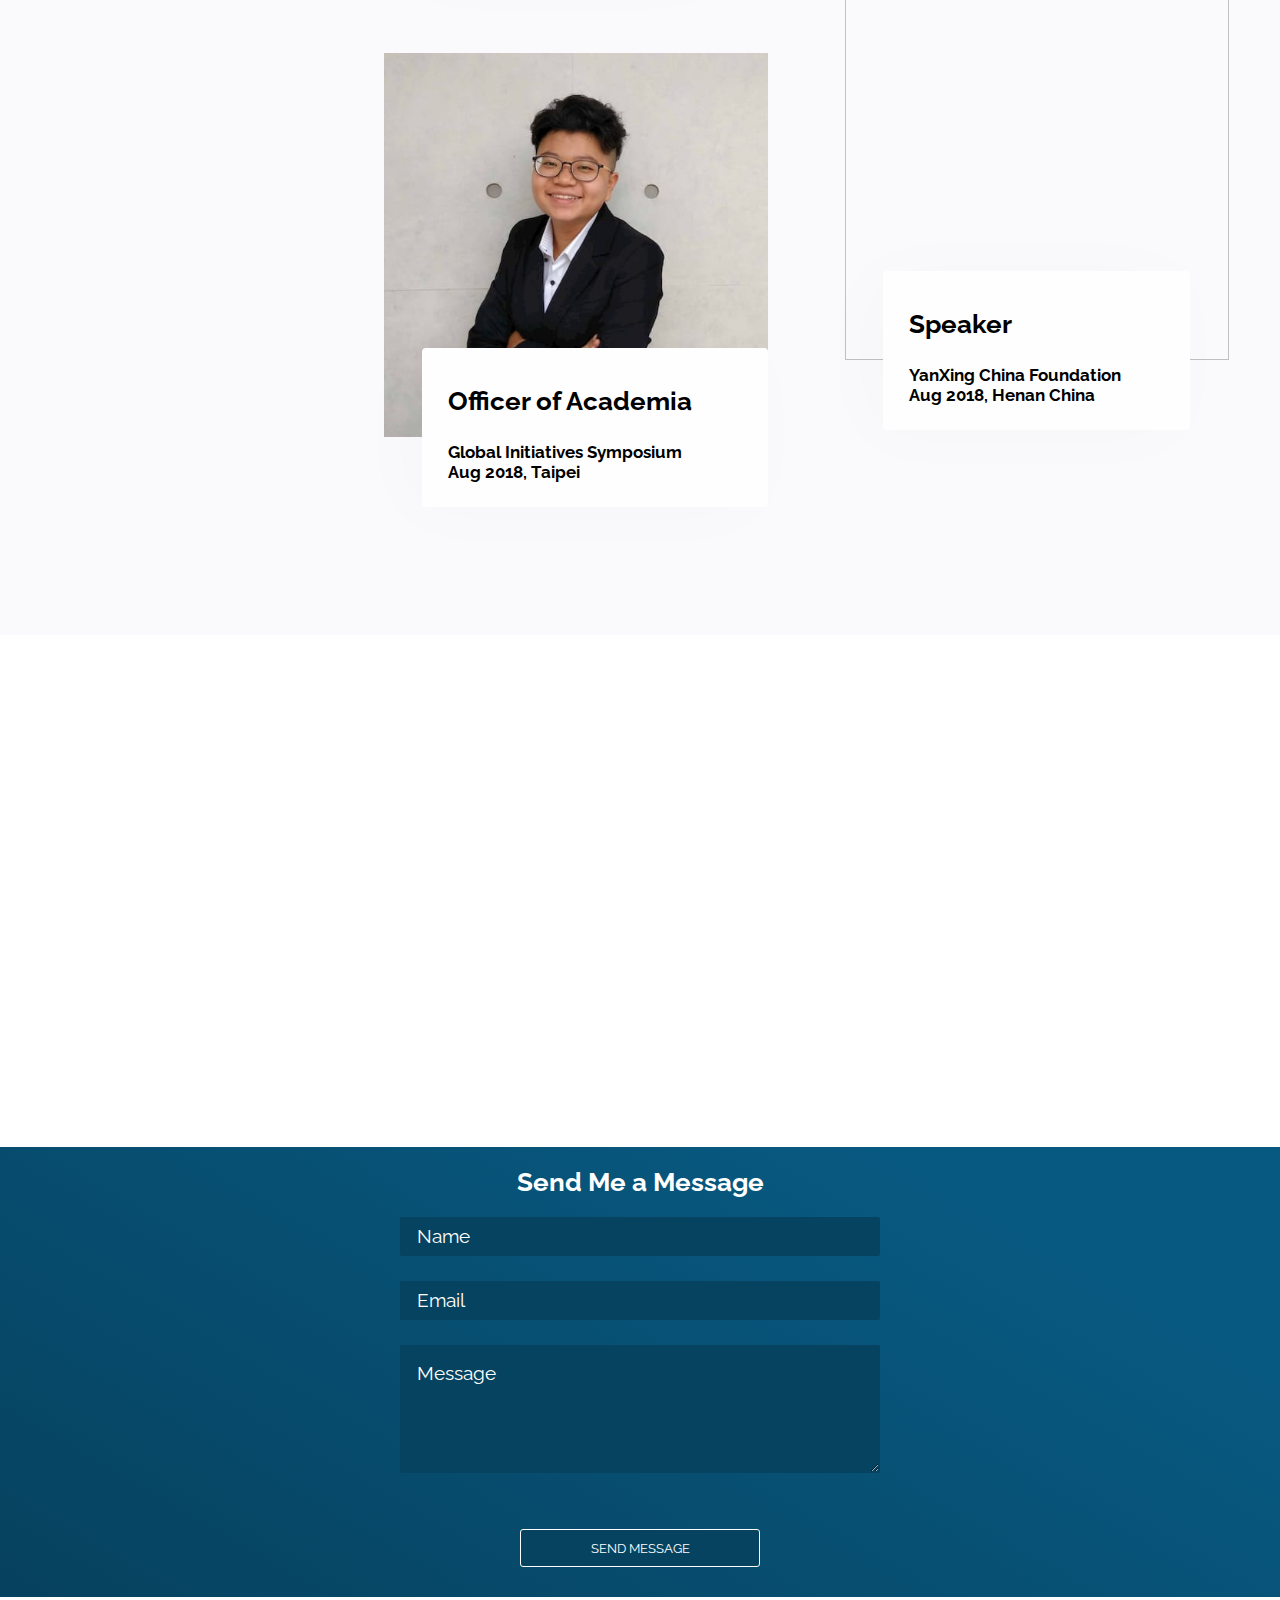
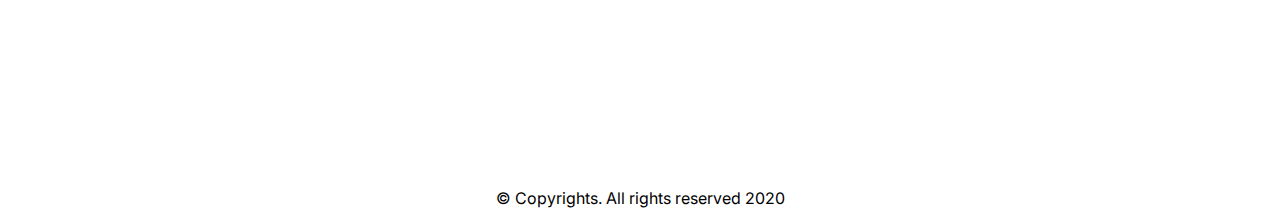
==== commit b28ad3e7: "." ====
--- a/index.html
+++ b/index.html
@@ -10,6 +10,11 @@
     <link rel="stylesheet" href="https://unpkg.com/swiper/css/swiper.css">
     <link rel="stylesheet" href="https://unpkg.com/swiper/css/swiper.min.css">
 
+    <link rel="apple-touch-icon" sizes="180x180" href="favicon_io/apple-touch-icon.png">
+    <link rel="icon" type="image/png" sizes="32x32" href="favicon_io/favicon-32x32.png">
+    <link rel="icon" type="image/png" sizes="16x16" href="favicon_io/favicon-16x16.png">
+    <link rel="shortcut icon" href="favicon_io/favicon.ico">
+
     <!-- <link rel="stylesheet" href="Hover/css/hover.css"> -->
     <link href="https://fonts.googleapis.com/css2?family=Orbitron&display=swap" rel="stylesheet">
     <link href="https://fonts.googleapis.com/css2?family=Handlee&family=Orbitron&family=Patrick+Hand+SC&display=swap"
@@ -17,6 +22,8 @@
     <link href="https://fonts.googleapis.com/css2?family=Inter&family=Raleway&family=Roboto&display=swap"
         rel="stylesheet">
     <link href="https://fonts.googleapis.com/css2?family=Marck+Script&display=swap" rel="stylesheet">
+    <link href="https://fonts.googleapis.com/css2?family=Sriracha&display=swap" rel="stylesheet">
+    <link href="https://fonts.googleapis.com/css2?family=Kalam&display=swap" rel="stylesheet">
 
     <!-- Bootstrap CSS -->
     <!-- <link rel=" stylesheet" href="https://maxcdn.bootstrapcdn.com/bootstrap/4.0.0/css/bootstrap.min.css" integrity="sha384-Gn5384xqQ1aoWXA+058RXPxPg6fy4IWvTNh0E263XmFcJlSAwiGgFAW/dAiS6JXm" crossorigin="anonymous"> -->
@@ -88,7 +95,7 @@
             <div class="wrap">
 
                 <div class="self-intro">
-                    <h4>&nbsp;A Dreamer, A Researcher, A Developer</h4>
+                    <h4>A Dreamer, A Researcher, A Developer</h4>
                     <h2>Love to Code and Trade.</h2>
                     <h2>Turn My Big Dreams Into Reality.</h2>
                 </div>
@@ -156,7 +163,8 @@
                                 rental
                                 service and smart
                                 city proposal.</p>
-                            <a href="https://github.com/yichiehliu/test-flask">
+                            <a
+                                href="https://github.com/yichiehliu/test-flask/blob/master/Daimler_Based%20Distributed%20Mobility%20Service%20Internal%20API%20Document_v5.md">
                                 VIEW MORE
                             </a>
                         </div>
@@ -300,10 +308,10 @@
             <a class="anchor" id="internships"></a>
             <div class="title intern-title" id="particles-js">
                 <div class="title intern-title-text">
-                    <h3>
+                    <h1>
                         INTERNSHIPS
 
-                    </h3>
+                    </h1>
                     <h4>
                         <!-- Blockchain
                         <br>
@@ -328,7 +336,7 @@
                             <h4>
                                 Software Engineering Intern / QA Intern
                                 <br>
-                                2019.1 - present
+                                2020 - present
                             </h4>
                             <p>
                                 Set up testing scenario and workflow, and practiced the scenario for products. Reaearch
@@ -348,7 +356,7 @@
                             <h4>
                                 Research Assistant at Electrical Engineering Department
                                 <br>
-                                2019.3 - present
+                                2019 - present
                             </h4>
                             <p>
                                 Constructed market mechanism and developed a new form of implementation of Blockchain in
@@ -362,7 +370,7 @@
                             </h3>
                             <h4>Research Assistant at Finance Department
                                 <br>
-                                2018.9 - 2020.1 </h4>
+                                2018 - 2020 </h4>
                             <p>Scraped the websites for CRS research of US companies, and skilled labor risks research
                                 in 10-k files.</p>
                         </div>
@@ -373,7 +381,7 @@
                             </h3>
                             <h4>Macroeconomics Research Intern
                                 <br>
-                                2018.7 – 2018.9</h4>
+                                2018</h4>
                             <p>
                                 Built the financial model with Bloomberg terminal and Excel to cross check the actual 45
                                 global markets performance and the investment recommendations from the department of
@@ -396,8 +404,7 @@
 
                             <h4>
                                 Software Engineering Intern / QA Intern
-
-                                2019.1-present
+                                2019 - present
                             </h4>
                             <p>
                                 Set up testing scenario and workflow, and practiced the scenario for products. Reaearch
@@ -421,7 +428,7 @@
                                 Research Assistant at Electrical Engineering Department
                             </h4>
                             <h4>
-                                2019.3 - present
+                                2019 - present
                             </h4>
                             <p>
                                 Constructed market mechanism and developed a new form of implementation of Blockchain in
@@ -437,7 +444,7 @@
                                 <div class="title-underline">
                             </h3>
                             <h4>Research Assistant at Finance Department</h4>
-                            <h4>2018.9 - 2020.1 </h4>
+                            <h4>2018 - 2020</h4>
                             <p>Scraped the websites for CRS research of US companies, and skilled labor risks research
                                 in 10-k files.</p>
                         </div>
@@ -451,7 +458,7 @@
                                 <div class="title-underline">
                             </h3>
                             <h4>Macroeconomics Research Intern</h4>
-                            <h4>2018.7 – 2018.9</h4>
+                            <h4>2018</h4>
                             <p>
                                 Built the financial model with Bloomberg terminal and Excel to cross check the actual 45
                                 global markets performance and the investment recommendations from the department of
@@ -482,7 +489,6 @@
 
             <a class="anchor" id="activities"></a>
 
-            <br> <br> <br> <br> <br><br> <br> <br> <br> <br>
             <div class="activities">
 
                 <div class="title act-title">
@@ -491,35 +497,114 @@
                         </div>
                     </h3>
                     <h4>Build up the connections around the world.
-                        <br> Get prepared to start my own bussiness in the future.
+                        <br>
+                        Get prepared to start my own bussiness in the future.
                     </h4>
                 </div>
 
 
-            </div>
-
-            <div class="act-pic">
-                <div class="item">
-                    <img src="resized_image/slush.jpg" alt="">
-                </div>
-                <div class="item">
-                    <img src="resized_image/nfac.jpg" alt="">
-                </div>
-                <div class="item">
-                    <img src="resized_image/yanxing.jpg" alt="">
-                </div>
-                <!-- Add Scrollbar -->
-                <div class="swiper-scrollbar"></div>
+
+
+                <div class="act-pic">
+                    <div class="act-sets act-set-1" id="act-sets">
+                        <a href="https://tokyo.slush.org/" class="act1">
+                            <div class="item act-pic-1">
+                                <img src="resized_image/slush.jpg" alt="">
+                            </div>
+                            <div class="act-intro act-intro-1">
+                                <h2>
+                                    Executive Officer
+                                </h2>
+                                <h4>Slush Tokyo</h4>
+
+                                <h4>
+                                    Mar 2017, Japan
+                                </h4>
+                            </div>
+                        </a>
+                    </div>
+                    <div class="act-sets act-set-2" id="act-sets">
+                        <a href="https://www.facebook.com/pg/nfacntu/about/?ref=page_internal" class="act2">
+
+                            <div class="item act-pic-2">
+                                <img id="nfac" src="resized_image/nfac.jpg" alt="">
+                            </div>
+                            <div class="act-intro act-intro-2">
+                                <h2>
+                                    Chief of Academia
+                                </h2>
+                                <h4>
+                                    National Finance Apex Conference
+                                </h4>
+                                <h4>
+                                    Feb 2020, Taipei
+                                </h4>
+                            </div>
+                        </a>
+
+                    </div>
+
+                    <div class="act-sets act-set-3" id="act-sets">
+                        <a href="https://www.facebook.com/GISTaiwan/" class="act2">
+
+                            <div class="item act-pic-3">
+                                <img src="resized_image/gis.jpg" alt="">
+                            </div>
+                            <div class="act-intro act-intro-3">
+                                <h2>
+                                    Officer of Academia
+                                </h2>
+                                <h4>
+                                    Global Initiatives Symposium
+                                </h4>
+                                <h4>
+                                    Aug 2018, Taipei
+                                </h4>
+                            </div>
+                        </a>
+                    </div>
+
+
+                    <div class="act-sets act-set-4" id="act-sets">
+                        <a href="https://www.facebook.com/plugins/post.php?href=https%3A%2F%2Fwww.facebook.com%2Fliuyichieh%2Fposts%2F2007314005974995&width=500"
+                            class="act2">
+                            <div class="item act-pic-4">
+                                <img src="resized_image/yanxing.jpg" alt="">
+                            </div>
+                            <div class="act-intro act-intro-4">
+                                <h2>
+                                    Speaker
+                                </h2>
+                                <h4>
+                                    YanXing China Foundation
+                                </h4>
+                                <h4>
+                                    Aug 2018, Henan China
+                                </h4>
+                            </div>
+                        </a>
+
+                    </div>
+
+
+                    <!-- Add Scrollbar -->
+                    <div class="swiper-scrollbar"></div>
+                </div>
+
+
             </div>
 
 
         </div>
 
-
-        <br> <br> <br> <br> <br><br> <br> <br> <br> <br>
-
+    </main>
+
+
+
+    <div class="footer" id="contact">
+        <!-- <div class="wrap"> -->
         <div class="form-img">
-            <!-- <img src="resized_image/lanyu.jpg" alt="korea"> -->
+            <!-- <img src="resized_image/mountain.jpg" alt="korea"> -->
             <!-- <div class="wrap"> -->
 
 
@@ -537,58 +622,46 @@
 
             <!-- </div> -->
         </div>
+        <div class="contact">
+            <div class="contact-info">
+
+                <h3>CONTACT</h3>
+                <h4>YJ LIU</h4>
+
+                <ul class="s-media">
+                    <li>
+                        <a href="mailto:jacvd7@gmail.com">
+                            <img src="icons/mail.svg" alt="email">
+                        </a>
+                    </li>
+                    <li>
+                        <a href="https://linkedin.com/in/jess-liu-4015b6139">
+                            <img src="icons/linkedin.svg" alt="linkedin">
+                        </a>
+                    </li>
+                    <li>
+                        <a href="https://github.com/yichiehliu">
+                            <img src="icons/github.svg" alt="github">
+                        </a>
+                    </li>
+                    <li>
+                        <a href="https://www.facebook.com/liuyichieh">
+                            <img src="icons/facebook.svg" alt="facebook">
+                        </a>
+                    </li>
+
+                </ul>
+
+            </div>
+
         </div>
-
-    </main>
-
-
-
-    <div class="footer">
-        <div class="wrap">
-            <div class="contact" id="contact">
-                <div class="contact-info">
-
-                    <h3>CONTACT</h3>
-                    <h4>YJ LIU</h4>
-
-                    <ul class="s-media">
-                        <li>
-                            <a href="mailto:jacvd7@gmail.com">
-                                <img src="icons/mail.svg" alt="email">
-                            </a>
-                        </li>
-                        <li>
-                            <a href="https://linkedin.com/in/jess-liu-4015b6139">
-                                <img src="icons/linkedin.svg" alt="linkedin">
-                            </a>
-                        </li>
-                        <li>
-                            <a href="https://github.com/yichiehliu">
-                                <img src="icons/github.svg" alt="github">
-                            </a>
-                        </li>
-                        <li>
-                            <a href="https://www.facebook.com/liuyichieh">
-                                <img src="icons/facebook.svg" alt="facebook">
-                            </a>
-                        </li>
-
-                    </ul>
-
-                </div>
-
-            </div>
-            <div class="copyrights">
-                <p>© Copyrights. All rights reserved 2020</p>
-            </div>
+        <div class="copyrights">
+            <p>© Copyrights. All rights reserved 2020</p>
         </div>
+        <!-- </div> -->
 
     </div>
-    <div class="balls">
-        <div class="ball ball-blue"></div>
-        <div class="ball ball-pink"></div>
-        <div class="ball ball-purple"></div>
-    </div>
+
     <div class="menu-overlay">
         <div class="unfold_menu">
             <div class="menu-close">
@@ -627,13 +700,11 @@
         </div>
     </div>
     <script src="https://ajax.googleapis.com/ajax/libs/jquery/3.5.1/jquery.min.js"></script>
-    <script src="http://cdn.jsdelivr.net/particles.js/2.0.0/particles.min.js"></script>
-    <script src="http://threejs.org/examples/js/libs/stats.min.js"></script>
+    <script src="https://cdn.jsdelivr.net/particles.js/2.0.0/particles.min.js"></script>
+    <script src="https://threejs.org/examples/js/libs/stats.min.js"></script>
     <script src="https://unpkg.com/scrollama"></script>
     <script src="https://unpkg.com/d3@5.9.1/dist/d3.min.js"></script>
     <script src="https://unpkg.com/intersection-observer@0.5.1/intersection-observer.js"></script>
-    <script src="https://unpkg.com/swiper/js/swiper.js"></script>
-    <script src="https://unpkg.com/swiper/js/swiper.min.js"></script>
     <script src="https://cdn.jsdelivr.net/npm/emailjs-com@2/dist/email.min.js"></script>
 
     <script src="https://cdn.jsdelivr.net/parallax.js/1.4.2/parallax.min.js"></script>
--- a/index.css
+++ b/index.css
@@ -9,29 +9,31 @@
     background-repeat: no-repeat;
 }
 
+
+
 a {
     color: black;
-    font-family: 'Raleway';c
-}
-
-a.anchor {
+    font-family: 'Raleway';
+}
+
+.header a.anchor {
     display: block;
     position: relative;
     top: -50%;
     visibility: hidden;
 }
 
-a:visited {
+.header a:visited {
     /* //設定已經瀏覽過的連結 */
     color: black;
 }
 
-a:active {
+.header a:active {
     text-decoration: none;
     color: black;
 }
 
-a:hover {
+.header a:hover {
     text-decoration: underline;
     color: #3fc5f0;
 }
@@ -91,7 +93,7 @@
 .header-inner li p {
     padding: 0;
     margin: 0;
-    font-size: 1.5vw;
+    font-size: 1.4vw;
     /* 去掉文字底線 */
     display: inline-block;
     /* font-family: 'regular'; */
@@ -126,6 +128,7 @@
     margin: 0;
     color: #46b3e6;
     box-sizing: border-box;
+    font-size: 1.65vw;
     /* background-color: #381460; */
     text-align: center;
     /* margin: auto; */
@@ -181,19 +184,19 @@
     position: relative;
     margin-top: 60px;
     z-index: 10;
-    font-family: 'Inter';
+    font-family: 'Kalam';
 
 
 }
 .self-intro h4 {
-    font-size: 1.1vw;
-    margin-bottom: 2vw;
+    font-size: 1.5vw;
+    /* margin-bottom: 2vw; */
     font-weight: normal;
 }
 
 .self-intro h2 {
     font-size: 4vw;
-    margin: 0em;
+    margin: 0;
     font-weight: normal;
 }
 
@@ -258,6 +261,9 @@
 
 .project-title h4 {
     font-size: 2vw;
+    line-height: 4vw;
+    font-weight: normal;
+
 }
 
 
@@ -375,9 +381,9 @@
 /* Internships */
 
 
-.intern-title {
+#particles-js {
     margin: 0;
-    height: 500px;
+    /* height: 90vh; */
     color: #fff;
     /* background: linear-gradient(235.39deg, #085981 0.83%, #053349 100%); */
     /* background-color: #8e7d7e; */
@@ -405,6 +411,11 @@
     margin: 100px 0;
 }
 
+.internships .title-underline {
+background: rgb(105,105,105);
+background: linear-gradient(180deg, rgba(105,105,105,0.6451622885482318) 0%, rgba(159,214,241,1) 0%, rgba(17,200,238,0.7824171905090161) 100%);
+    
+}
 .intern-pics {
     display: block;
     width: 100%;
@@ -440,7 +451,7 @@
 .intern-sticky {
     position: sticky;
     top: 30%;
-    margin: 0 3rem;
+    margin: 0 3rem 0 0;
     /* background-color: #f3f3f3; */
 }
 
@@ -453,15 +464,20 @@
 
 .intern-info h3 {
     font-size: 3vw;
+    line-height: 3vw;
     margin: 0;
 }
 
 .intern-info h4 {
-    font-size: 1.1vw;
+    font-size: 1.5vw;
+    line-height: 2vw;
+
 }
 
 .intern-info p {
-    font-size: 1.1vw;
+    font-size: 1.2vw;
+    line-height: 2vw;
+
 }
 
 .intern-info:nth-child(1){
@@ -475,8 +491,8 @@
 }
 
 .intern-sticky>* {
-    transform: translate3d(-100px, 0px, 0px);
-    transition: all .5s ease-out;
+    transform: translate(-50px, 0px);
+    transition: all .3s ease-out;
     opacity: 0;
 }
 
@@ -525,20 +541,21 @@
 .activities {
     position: relative;
     width: 100%;
-    background: linear-gradient(180deg, #EFEFF2 0%, #FAFAFB 100%);
-    display: flex;
-    height: 50vh;
+    /* background: linear-gradient(180deg, #EFEFF2 0%, #FAFAFB 100%); */
+    display: flex;
+    background: #fafafc;
+    /* height: 50vh; */
+    /* background-image: url(resized_image/mountain.jpg); */
+        /* background: none; */
 
 
 }
 
 .act-title {
     position: absolute;
-    top: 6vw;
+    top: 8vw;
     left: 4vw;
     width: 22vw;
-    margin-left: 4vw;
-    background: linear-gradient(180deg, #F1F1F4 0%, #FAFAFB 100%);
 }
 
 .act-title h3 {
@@ -548,11 +565,112 @@
 .act-title h4 {
     margin-top: 0;
     font-size: 2vw;
-}
-
+    line-height: 4vw;
+    font-weight: normal;
+
+
+}
 
 .act-pic {
-  display: flex;
+    width: 78vw;
+    margin: 8vw 0 10vw 30vw;
+    display: flex;
+    flex-wrap: wrap;
+}
+
+.act-sets:nth-child(4n+2),
+.act-sets:nth-child(4n+3)  {
+    width: 30vw;
+    /* margin-top: 6vw; */
+}
+
+.act-sets:nth-child(4n+1),
+.act-sets:nth-child(4n+4)  {
+    width: 30vw;
+}
+
+
+.act-sets:nth-child(4n+1),
+.act-sets:nth-child(4n+3)  {
+    margin-top: 6vw;
+}
+
+
+.act-sets:nth-child(4n+2),
+.act-sets:nth-child(4n+4)  {
+    margin-left: 6vw;
+}
+
+
+.act-intro {
+    z-index: 1;
+    padding: 2vw;
+    border-radius: 0.3vw;
+    position: relative;
+    background: #fefefe;
+    box-shadow: -1.111vw 0.278vw 5.694vw rgba(50,48,51,0.02);
+    transition: box-shadow 1000ms cubic-bezier(0.215, 0.61, 0.355, 1);
+}
+
+.act-intro-2,
+.act-intro-3 {
+    margin-left: 3vw;
+    margin-top: -7vw;
+}
+
+
+.act-intro-1,
+.act-intro-4 {
+    margin: 0 3vw;
+    margin-top: -7vw;
+}
+
+
+.item {
+    height: 30vw;
+    overflow: hidden;
+
+
+}
+
+#nfac  {
+    object-position: right;
+}
+.act-pic img {
+    width: 100%;
+    height: 100%;
+    display: block;
+    object-fit: cover;
+    object-position: top;
+}
+
+.act-pic h2 {
+    font-size: 2vw;
+    margin: 1vw 0 2vw;
+}
+
+.act-pic h4 {
+    font-size: 1.3vw;
+    margin: 0;
+}
+
+.act-pic a {
+    text-decoration: none;
+
+}
+
+
+.item img:hover {
+    transform: scale(1.1);
+    transition: all .5s ease-out;
+
+}
+
+
+
+
+/* .act-pic {
+    display: none;
   height: 50vh;
 }
 .item {
@@ -566,24 +684,23 @@
   position: absolute;
   width: 50vw;
   transform: scale(1.3);
-  transition: all 1.5s ease-out;
-  /* opacity: .9 */
-}
+  opacity: .9
+} */
 .item:nth-child(1) {
   /* background-color: #900; */
 }
-.item:nth-child(2) img {
+/* .item:nth-child(2) img {
   top: 50%;
   left: 50%;
   transform: translate(-50%, -50%) scale(1.3);
-}
+} */
 .item:nth-child(2) {
   /* background-color: #390; */
 }
 .item:nth-child(3) {
   /* background-color: #009; */
 }
-.item:nth-child(3) img {
+/* .item:nth-child(3) img {
   right: 0;
 }
 .item:hover {
@@ -594,7 +711,7 @@
 }
 .item:nth-child(2):hover img {
   transform: translate(-50%, -50%) scale(1);
-}
+} */
 
 /* Contact */
 
@@ -657,6 +774,10 @@
 
 .form-img {
     position: relative;
+        background-image: url(resized_image/mountain.jpg);
+    background-size: cover;
+    background-attachment: fixed;
+    background-repeat: no-repeat;
 }
 
 .form-img img {
@@ -664,7 +785,7 @@
 }
 
 .form {
-    background-color: #46b3e6;
+    /* background-color: #46b3e6; */
 
     /* width: 100%; */
     /* top: 50%; */
@@ -672,7 +793,7 @@
     bottom: 20;
     left: 0; */
     font-family: 'Raleway';
-    /* background: linear-gradient(30deg, #053349 -50%, #085981 80%); */
+    background: linear-gradient(30deg, #053349 -50%, #085981 80%);
     color: #fff;
 
     margin: 0 auto;
@@ -743,9 +864,9 @@
     font-size: 2vw;
 }
 
-.form>*:hover,
-.form>*:focus,
-.form>*:active {
+.contact-form>*:hover,
+.contact-form>*:focus,
+.contact-form>*:active {
     box-shadow: none;
     /* border-style: none none solid none; */
     outline: none;
@@ -803,7 +924,12 @@
 
 .footer {
     /* background-color: #b2dffb; */
-    background-color: #46b3e6;
+    /* background-color: #46b3e6; */
+    padding-top: 40%;
+        background-image: url(resized_image/mountain.jpg);
+    background-size: cover;
+    background-attachment: fixed;
+    background-repeat: no-repeat;
 }
 
 .copyrights {
@@ -827,7 +953,7 @@
 
     body {
     padding-top: 8vw;
-        background-image: url(resized_image/mountain.jpg);
+    /* background-image: url(resized_image/mountain.jpg); */
     background-size: cover;
     background-attachment: fixed;
     background-repeat: no-repeat;
@@ -934,21 +1060,23 @@
     }   
 
     .self-intro {
-        margin-top: 8vw;
+        margin-top: 10vw;
+        padding-left: 25px;
+
     }
 
     .self-intro h4 {
         font-size: 4vw;
-        margin-bottom: 7vw;
+        margin-bottom: 5vw;
         font-weight: normal;
-        margin-top: 100px;
+        margin-top: 50px;
 
     }
 
     
     .self-intro h2 {
-        font-size: 8vw;
-        margin-bottom: 7vw;
+        font-size: 6vw;
+        /* margin-bottom: 7vw; */
     }
 
 
@@ -962,7 +1090,7 @@
         width: 8vw;
         height: 8vw;
         line-height: 8vw;
-        font-size: 3vw;
+        font-size: 4vw;
 
     }
 
@@ -1018,12 +1146,12 @@
     }
 
     .project-title h3 {
-        font-size: 4vw;
+        font-size: 3.5vw;
     }
 
     .project-title h4 {
         font-size: 5vw;
-        line-height: 8vw;
+        line-height: 11vw;
     }
     .project {
         /* position: static; */
@@ -1093,6 +1221,14 @@
         margin: 0;
     }
 
+    .intern-title {
+        width: 100%;
+        /* height: 90vh; */
+        padding: 16vh 25px;
+        box-sizing: border-box;
+        /* position: static; */
+    }
+
 
     .intern-infos {
         display: none;
@@ -1121,37 +1257,89 @@
     margin: 0 -20px;
     }
 
+    .activities {
+    display: block
+    }
+
+    .act-pic {
+        width: 100%;
+        margin: 0;
+        display: flex;
+        flex-direction: column;
+        flex-wrap: wrap;
+    }
+
+    #act-sets {
+        width: 100%;
+        margin: 0;
+    }
+
+    .item {
+        height: 66vw !important;
+    }
+
+    .act-intro {
+        padding: 8vw;
+        margin: -13vw 13vw 15vw -8vw !important;
+    }
+
+    .act-pic h2 {
+        font-size: 7vw;
+        margin: 1vw 0 2vw;
+    }
+
+    .act-pic h4 {
+        font-size: 4vw;
+        margin-bottom: 1.2vw;
+    }
 
 
     
     .act-title {
         width: 100%;
-        height: 90vh;
-        /* margin-bottom: 0 2vh;  */
-        padding: 16vh 20vw 5vh;
+        /* height: 90vh; */
+        padding: 16vh 25px;
         box-sizing: border-box;
         position: static;
+        margin: 0;
+
 
     }
 
     .act-title h3 {
-        font-size: 3vw;
+        font-size: 3.5vw;
     }
 
     .act-title h4 {
-        font-size: 4vw;
-        line-height: 7vw;
-    }
+        font-size: 5vw;
+        line-height: 11vw;
+    }
+
+
+    .act-sets {
+            /* position: static; */
+        width: 100%;
+        /* height: 90vh; */
+        padding: 0 5vw;
+        box-sizing: border-box;
+    }
+
+
+
+
+
+    
 
     .form {
         display: block;
         /* flex-direction: column; */
-        height: 100vh;
+        /* height: 100vh; */
         width: 100%;
-        padding: 10vh 8vw;
+        padding: 6vh 25px;
         box-sizing: border-box;
         /* margin: 0 auto; */
         text-align: center;
+        background: linear-gradient(30deg, #053349 -50%, #085981 80%);
     }
 
     
@@ -1171,7 +1359,7 @@
         /* width: 20%; */
         
         /* height: 10vw; */
-        width: 80%;
+        /* width: 80%; */
         /* padding: 0 4vw; */
         margin: 0 auto 3vw;
         line-height: 8vw;
@@ -1184,7 +1372,7 @@
         /* padding: 10vw 0; */
     }
     button {
-        height: 10vh;
+        /* height: 10vh; */
         /* width: 50%; */
         margin: 10px 0;
         bottom: 0;
@@ -1193,6 +1381,21 @@
     display: block;
     }
 
+    .rwd-content h3 {
+        font-size: 8vw;
+        /* color: #788593; */
+    }
+
+    .rwd-content h4 {
+        font-size: 5vw;
+        margin: 0;
+        line-height: 7vw;
+    }
+    .rwd-content p {
+        font-size: 4vw;
+        line-height: 6vw;
+
+    }
     .contact {
     opacity: 1;
     -webkit-transition: all 0.8 ease-in-out;
